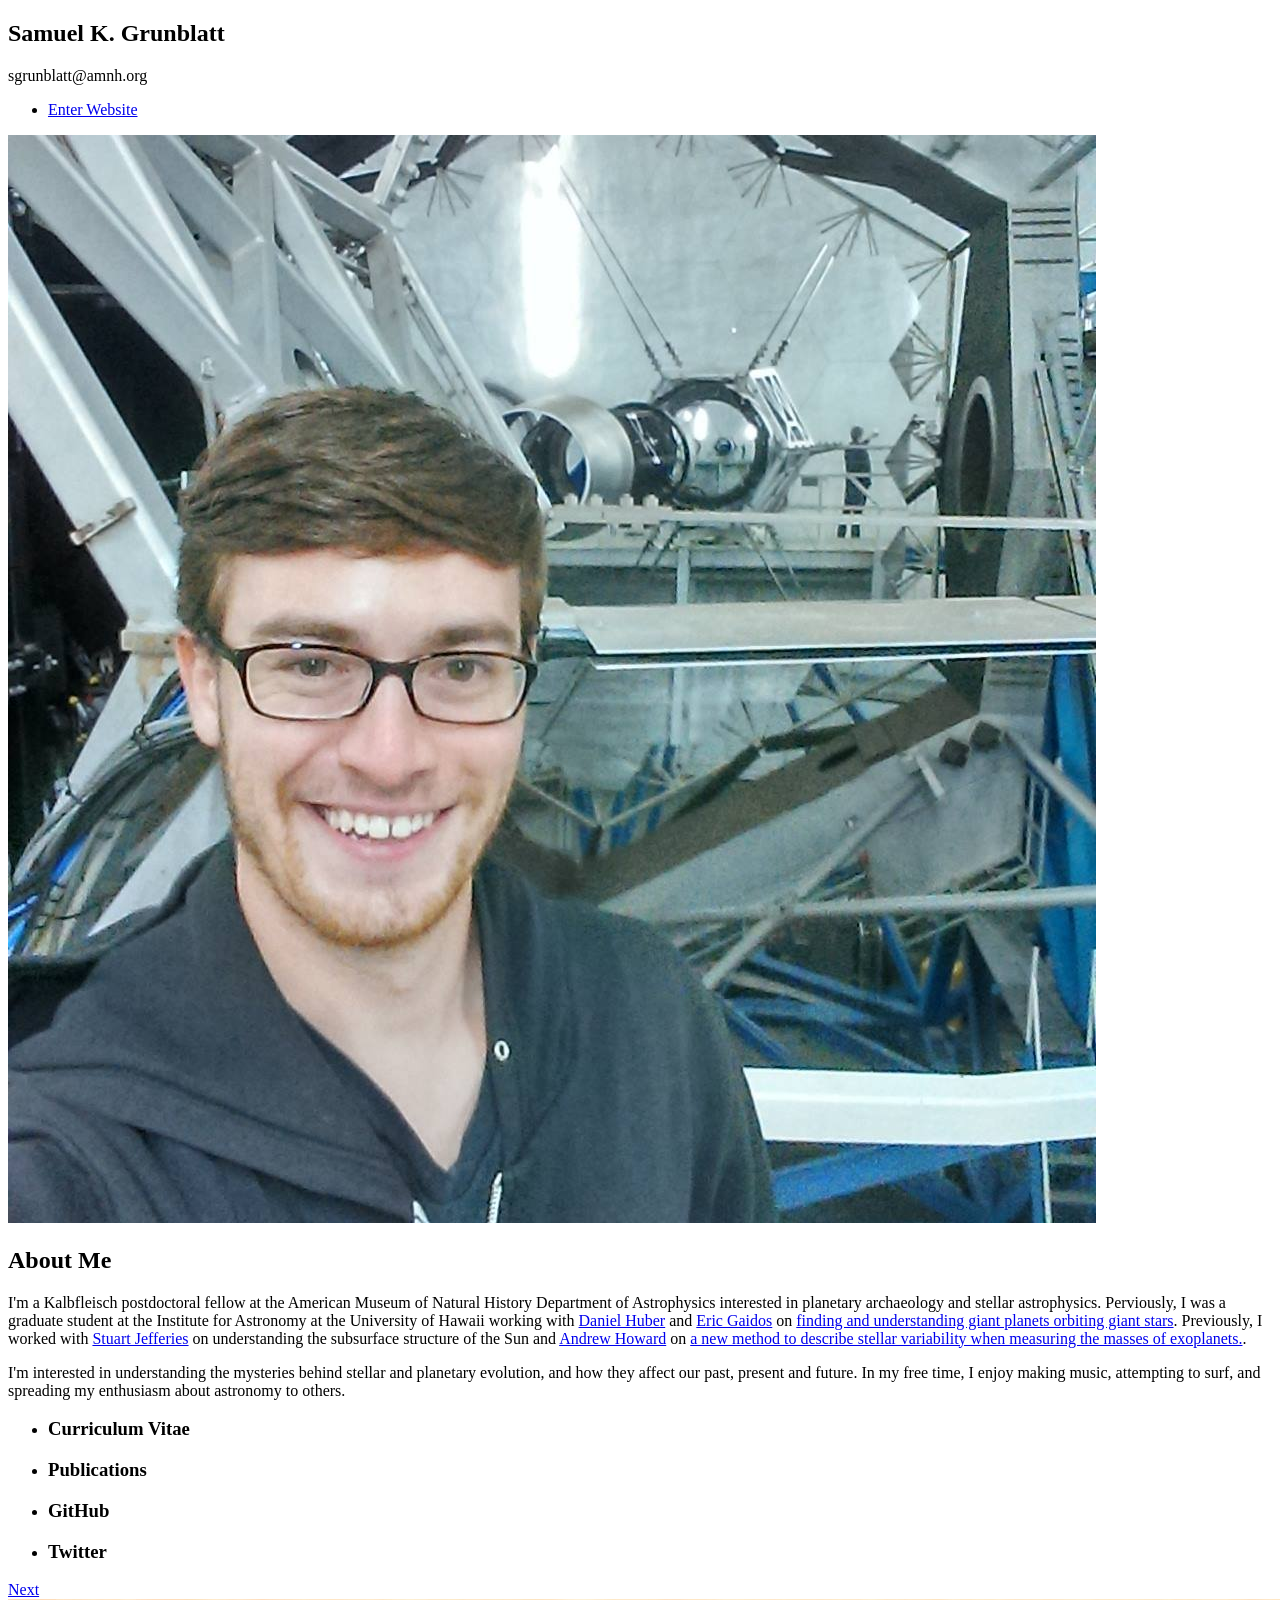
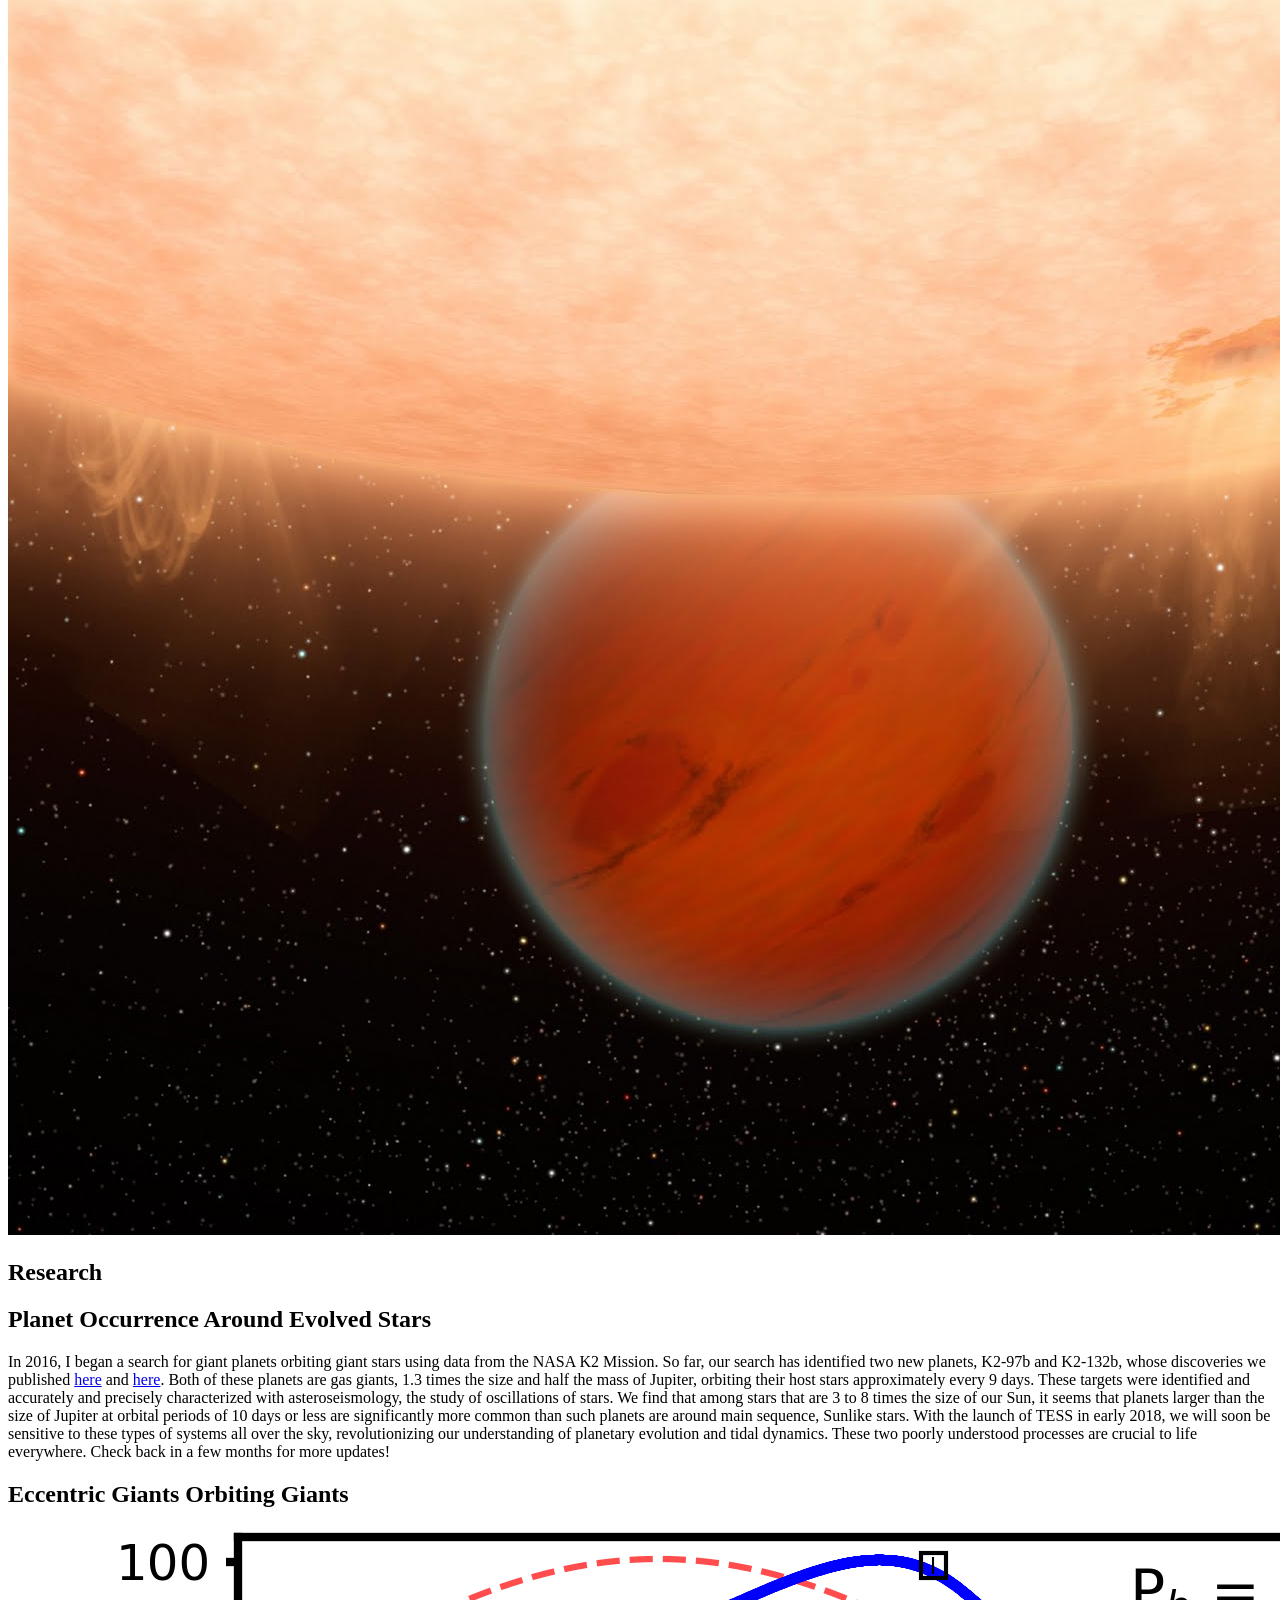
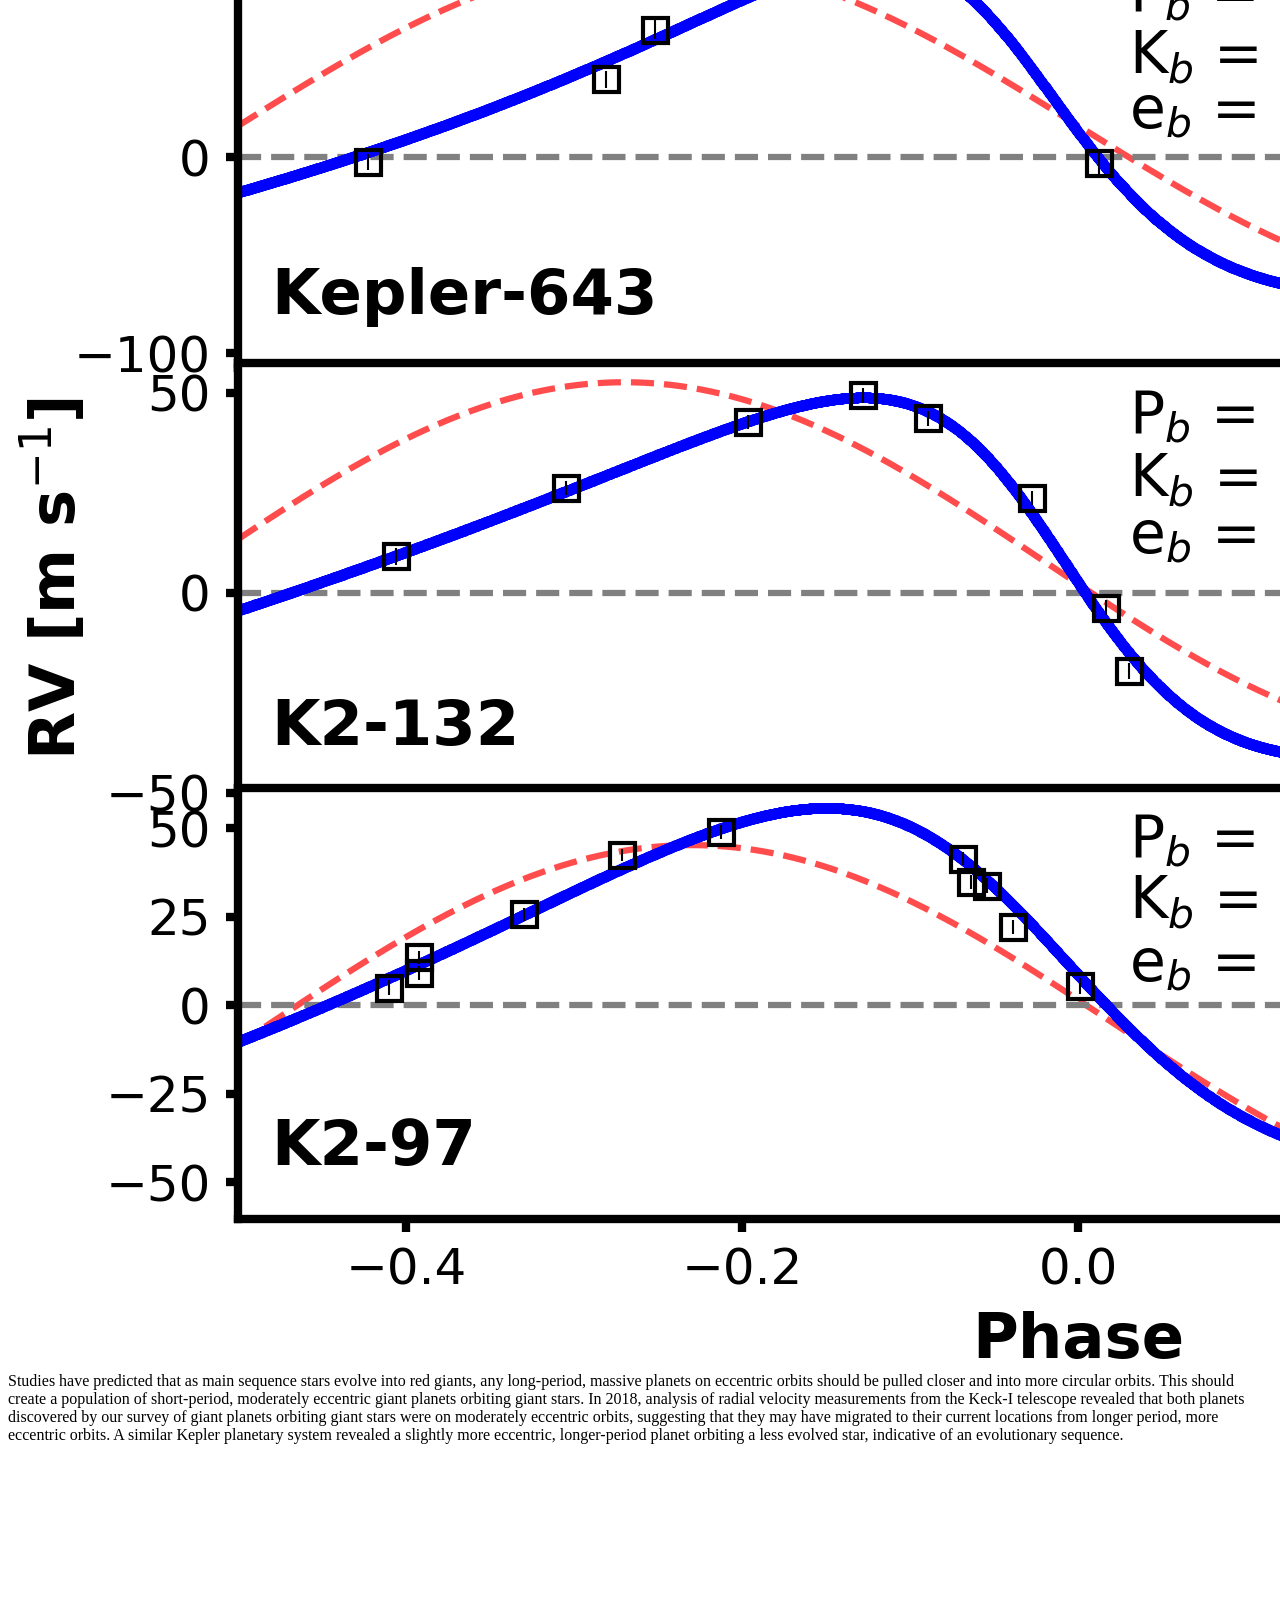
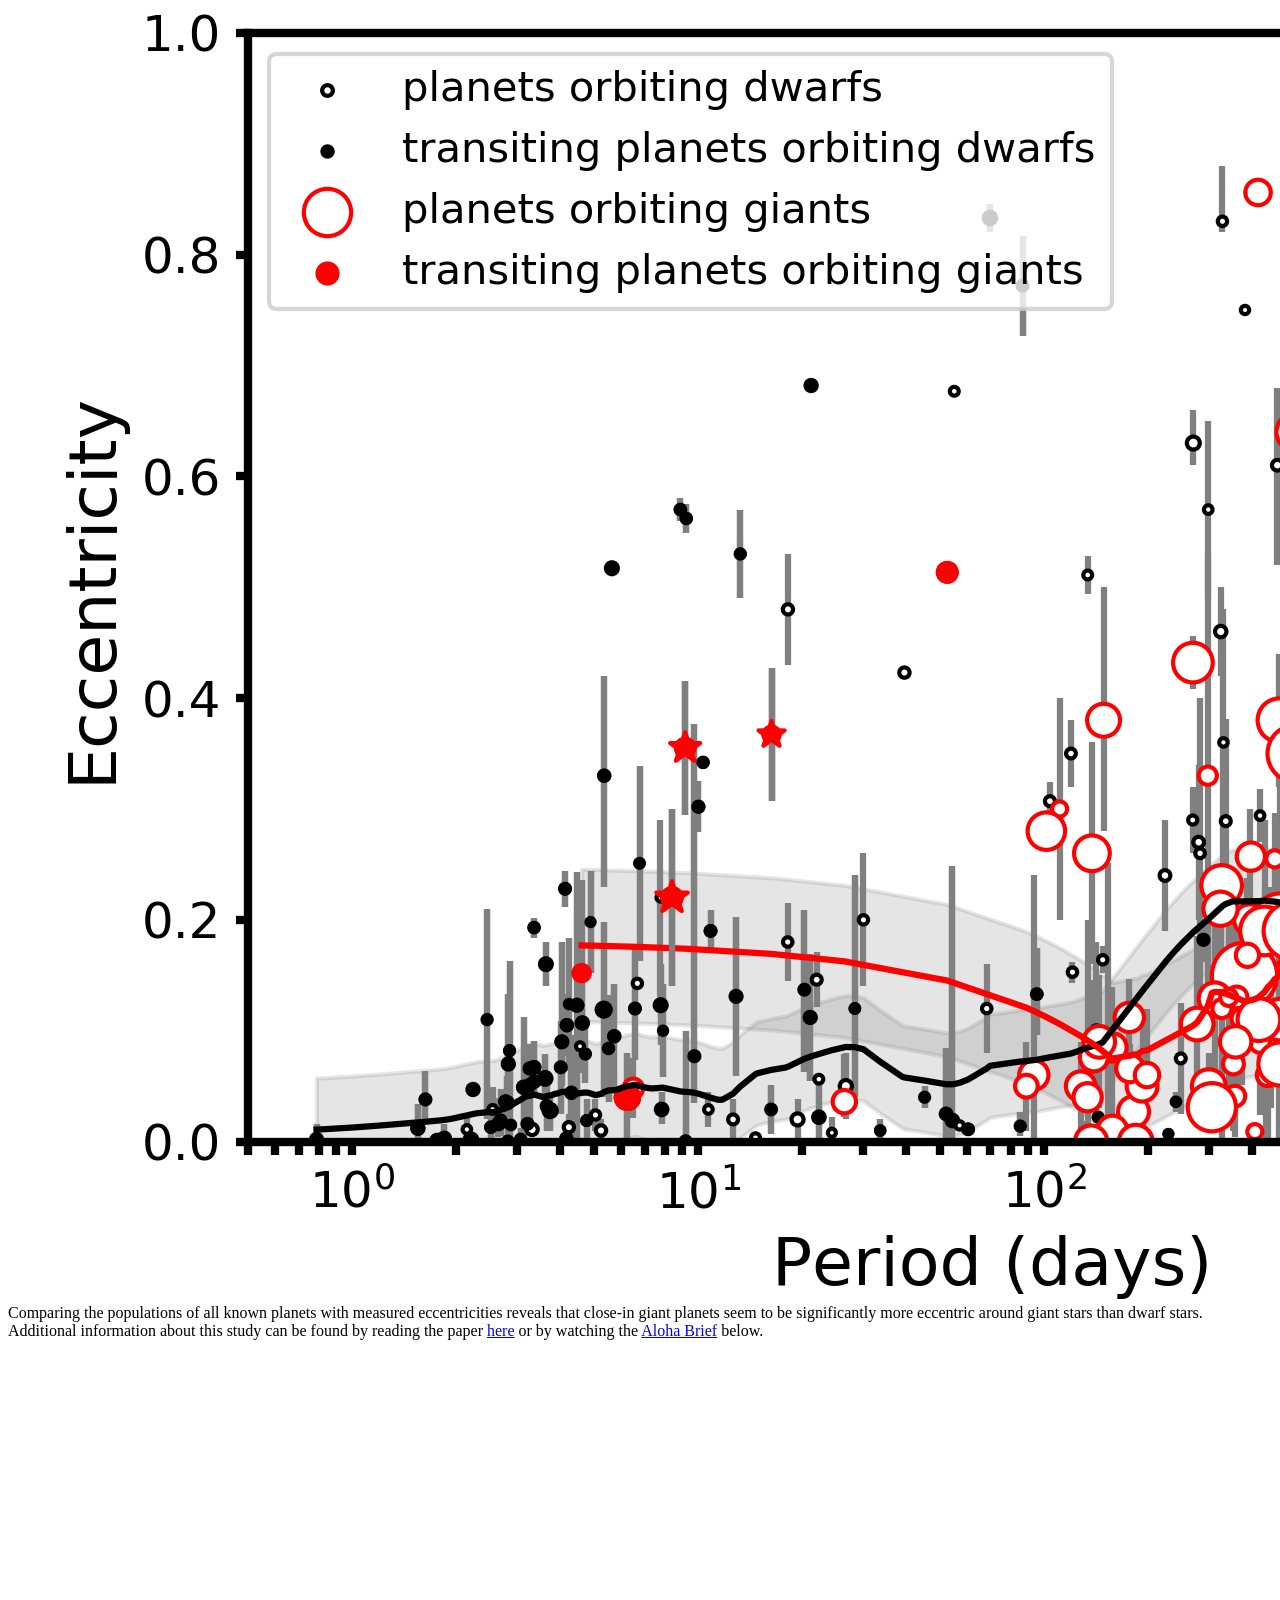
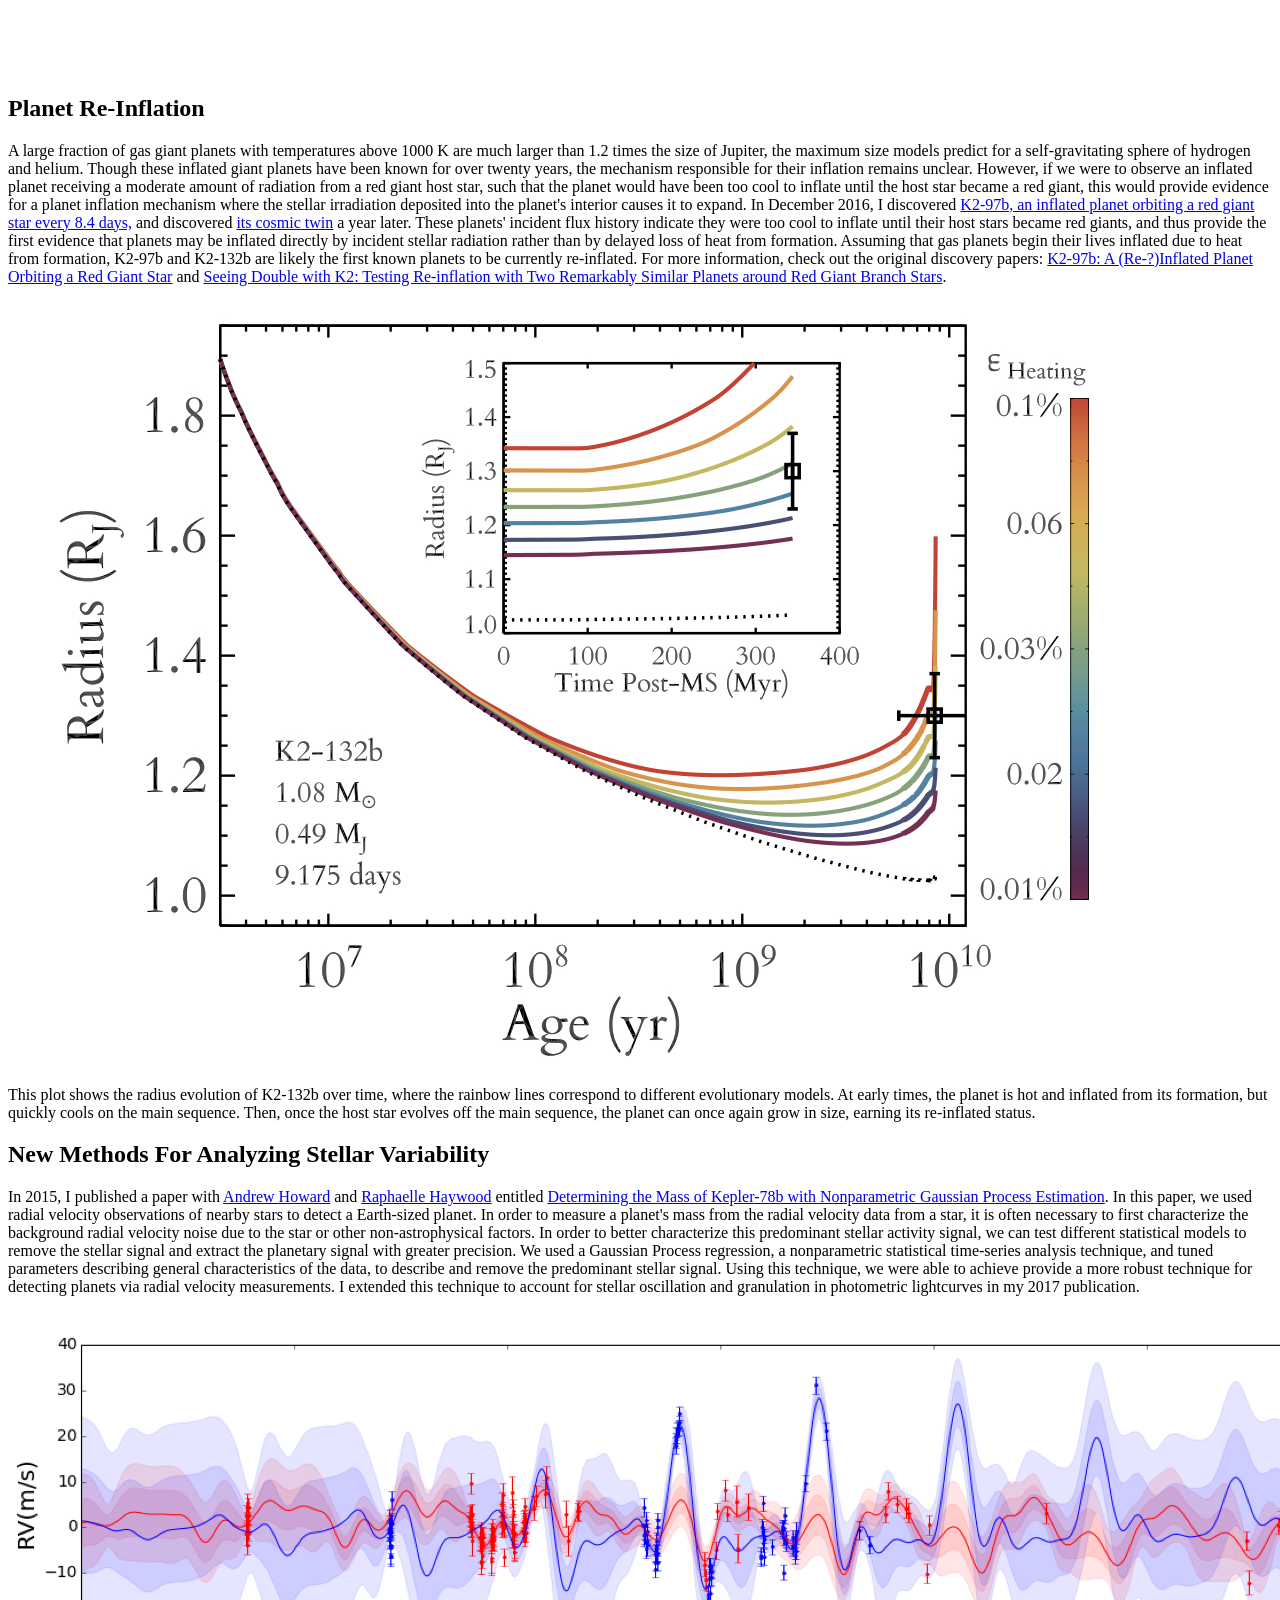
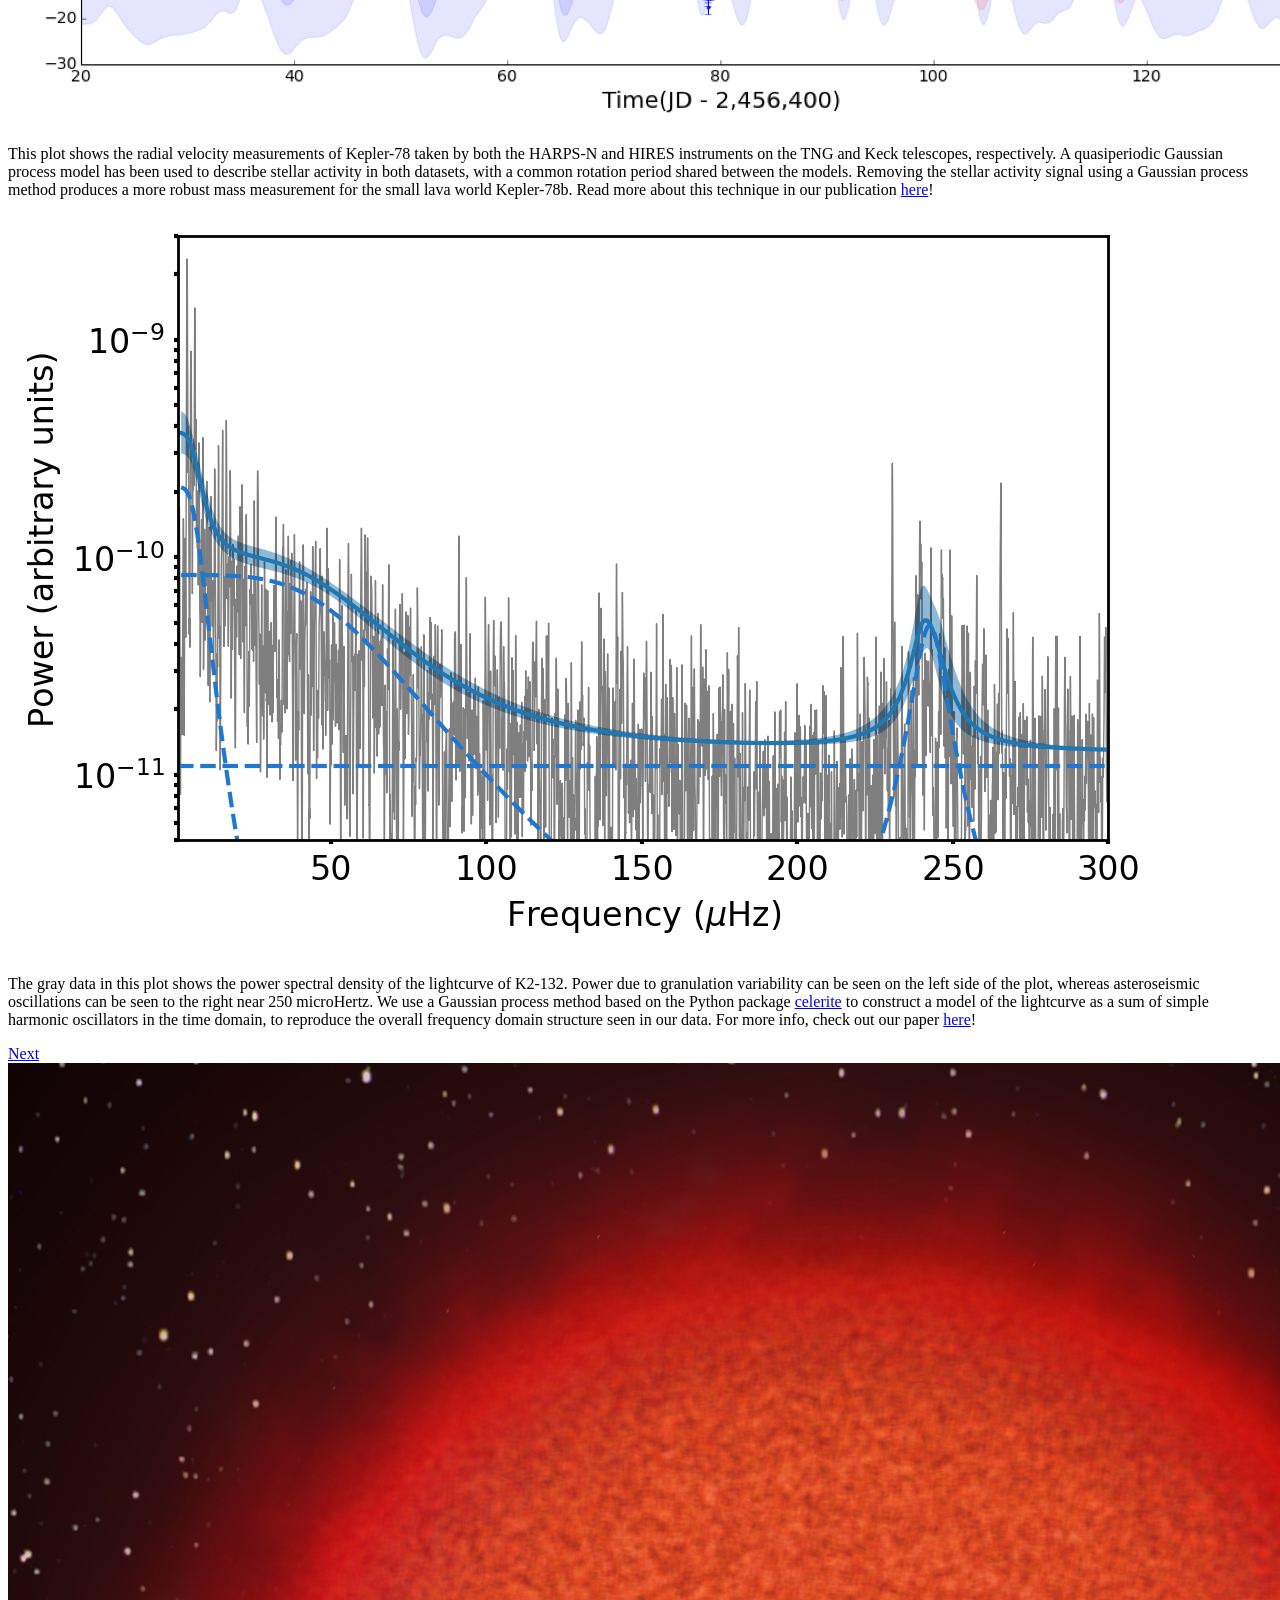
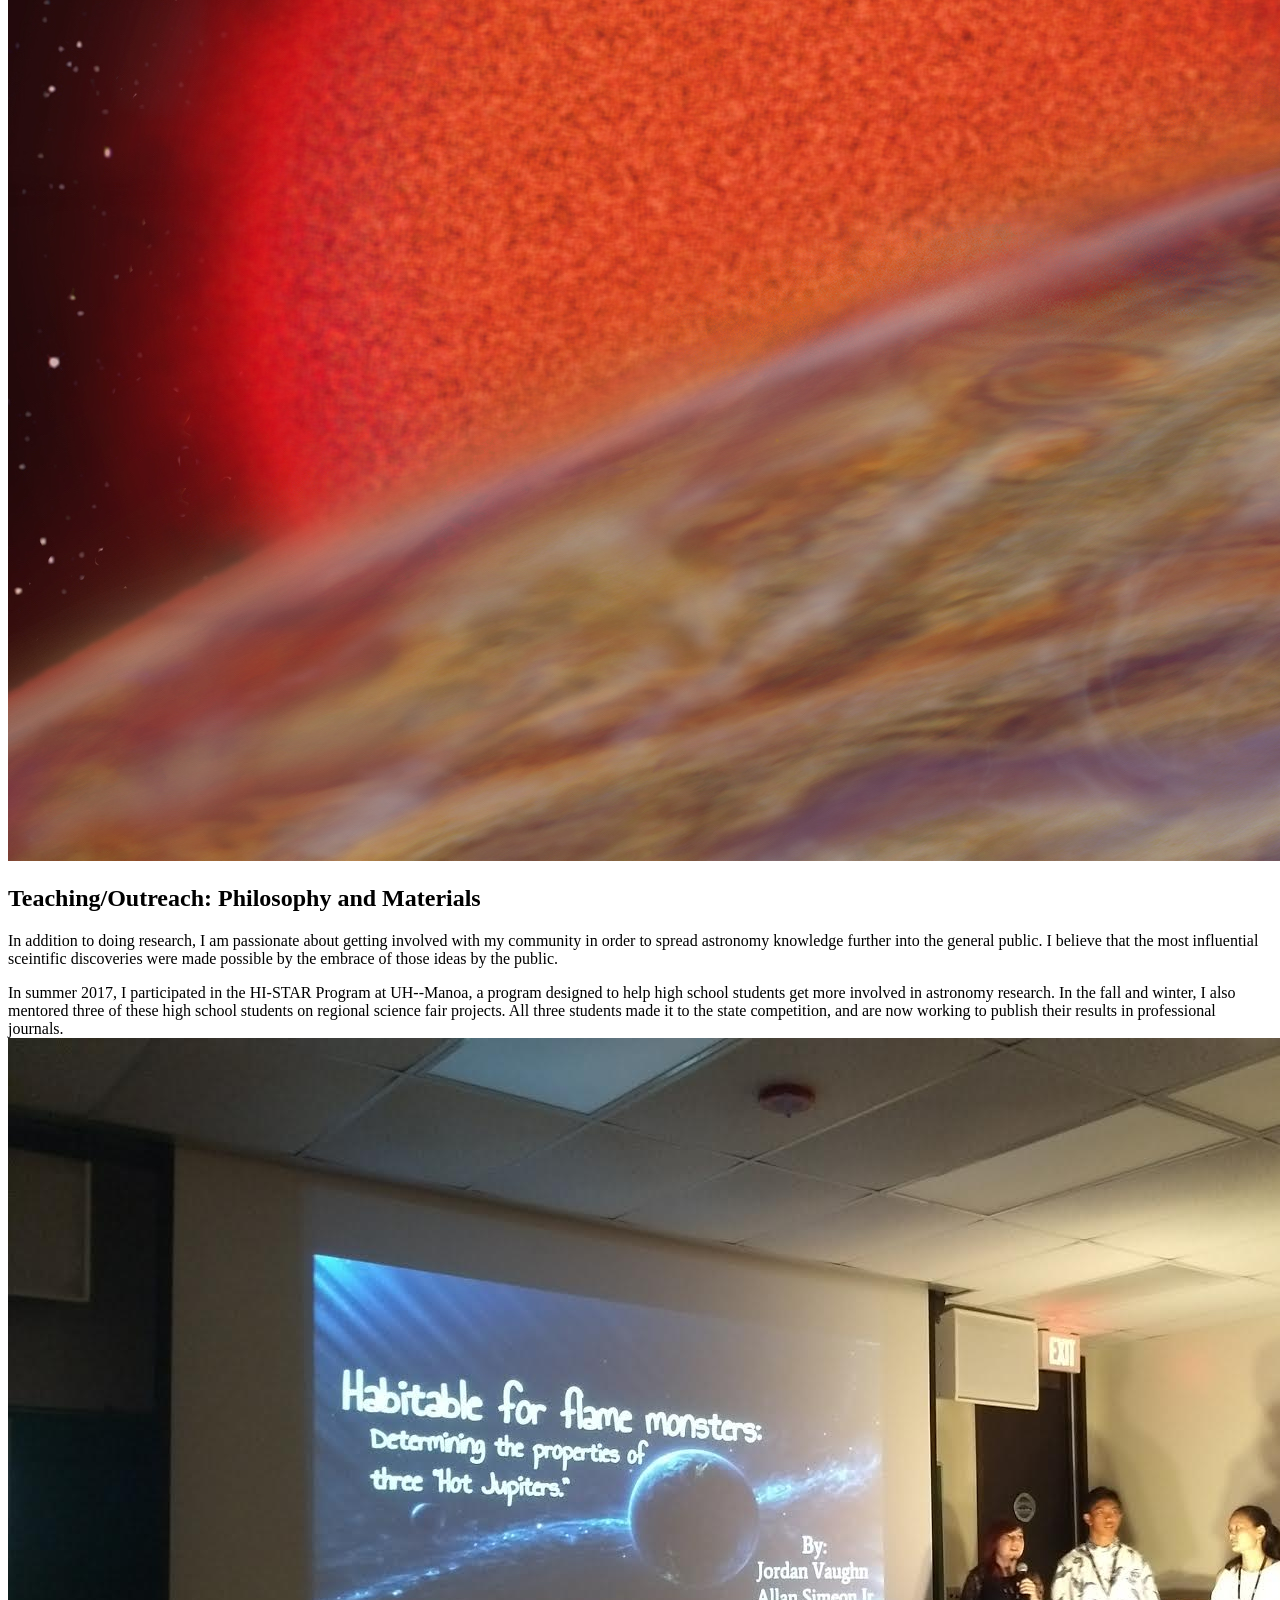
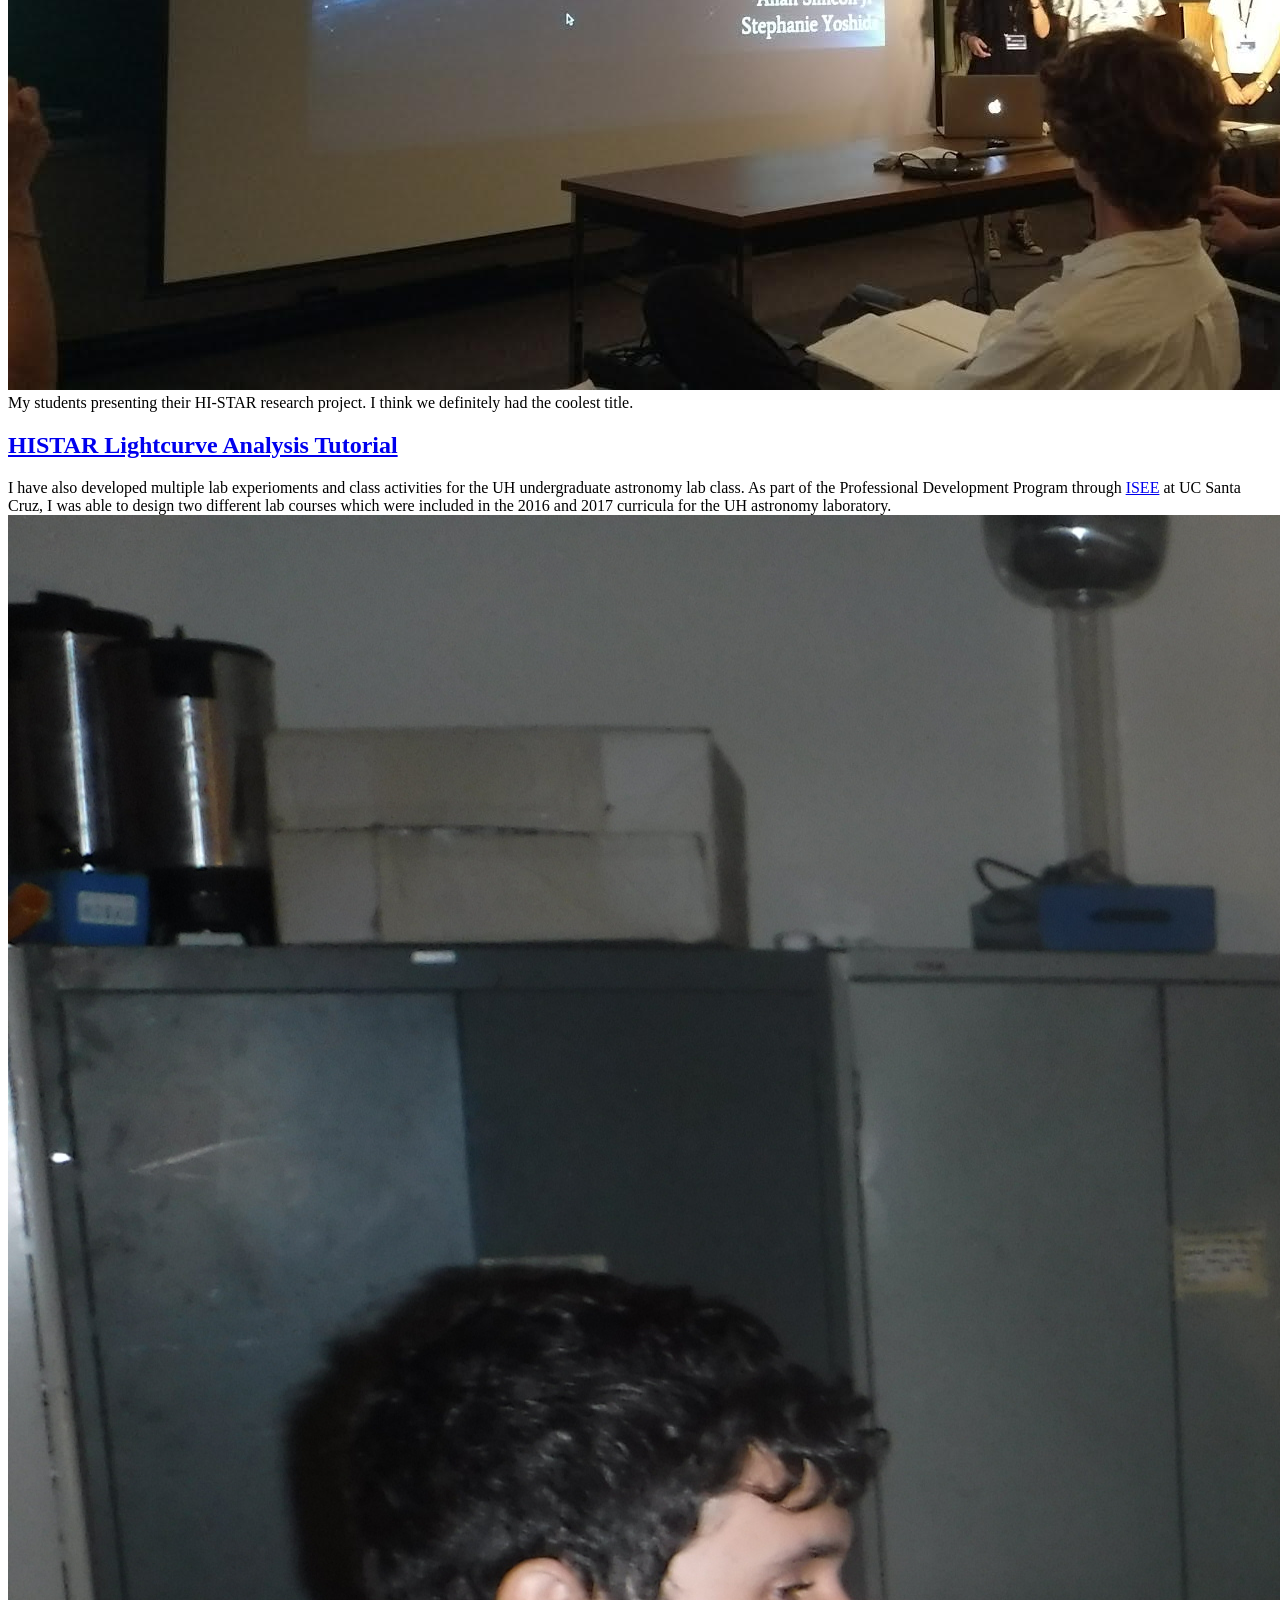
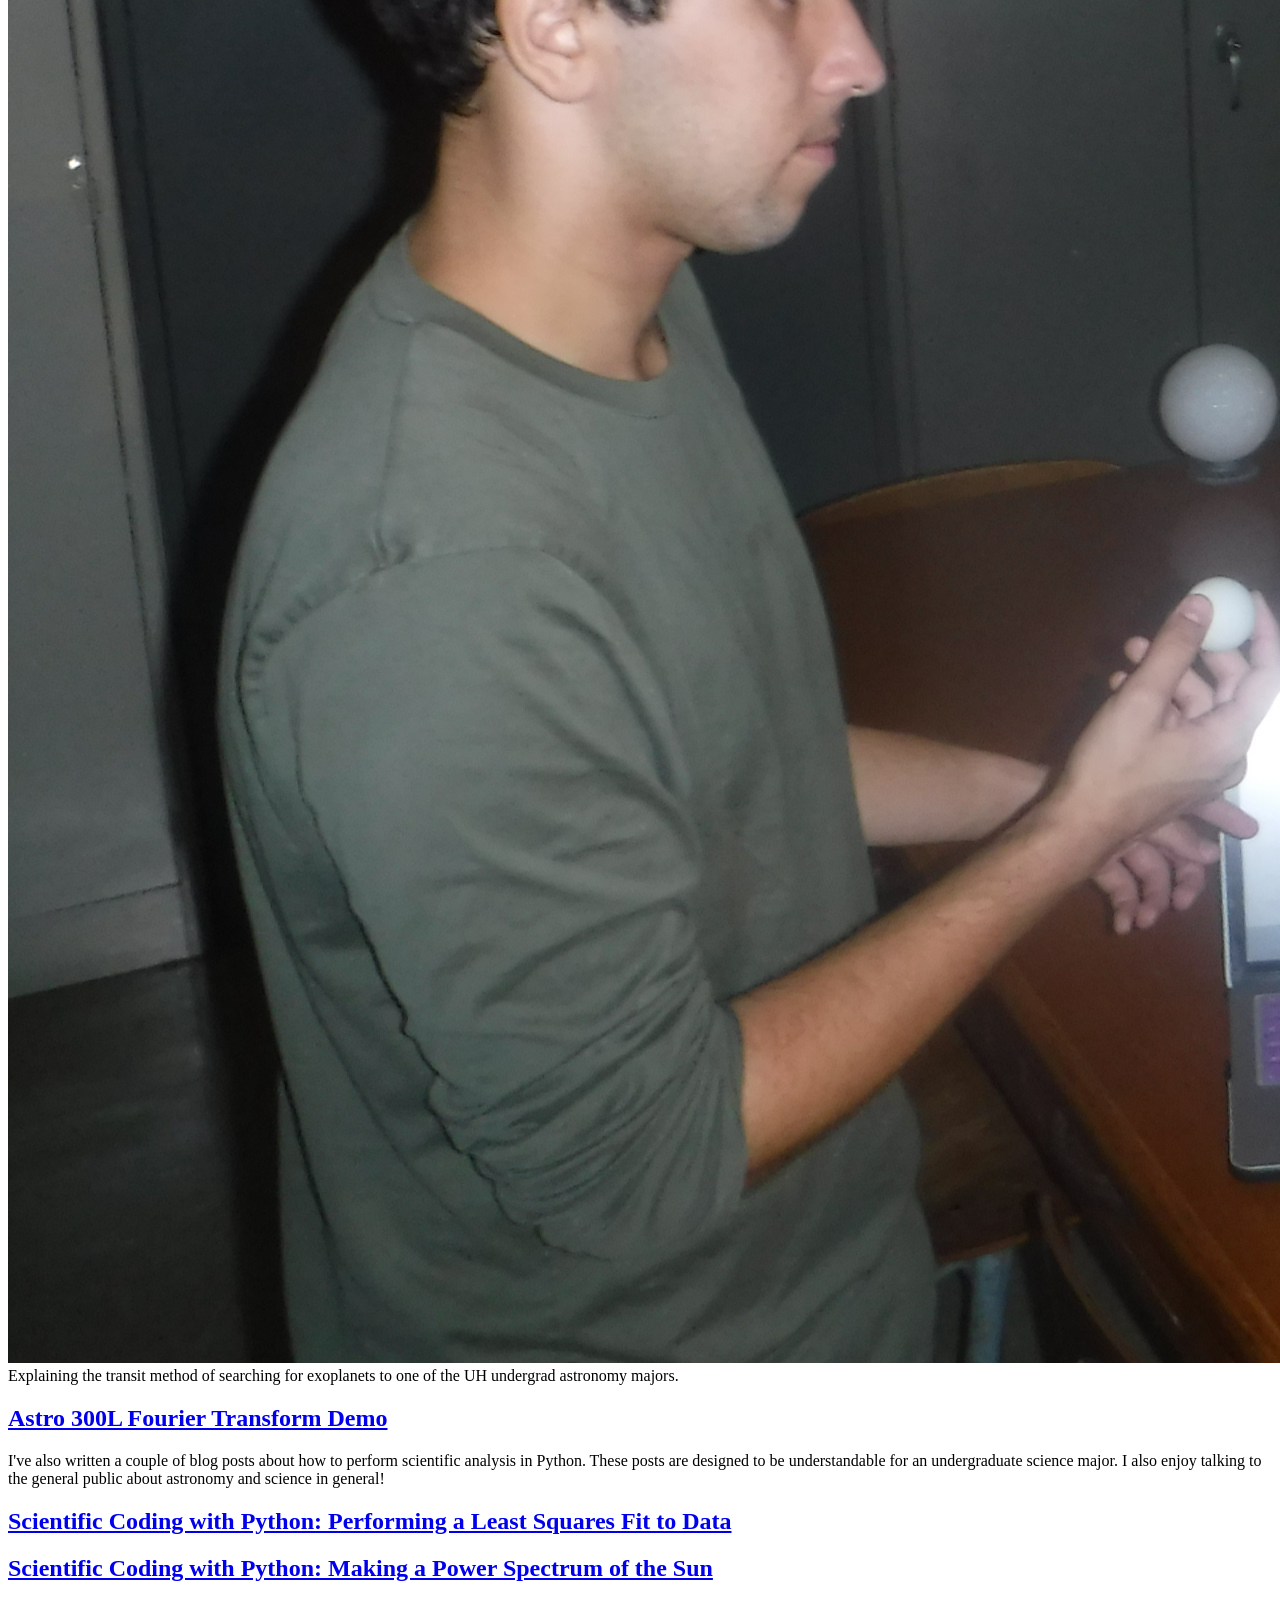
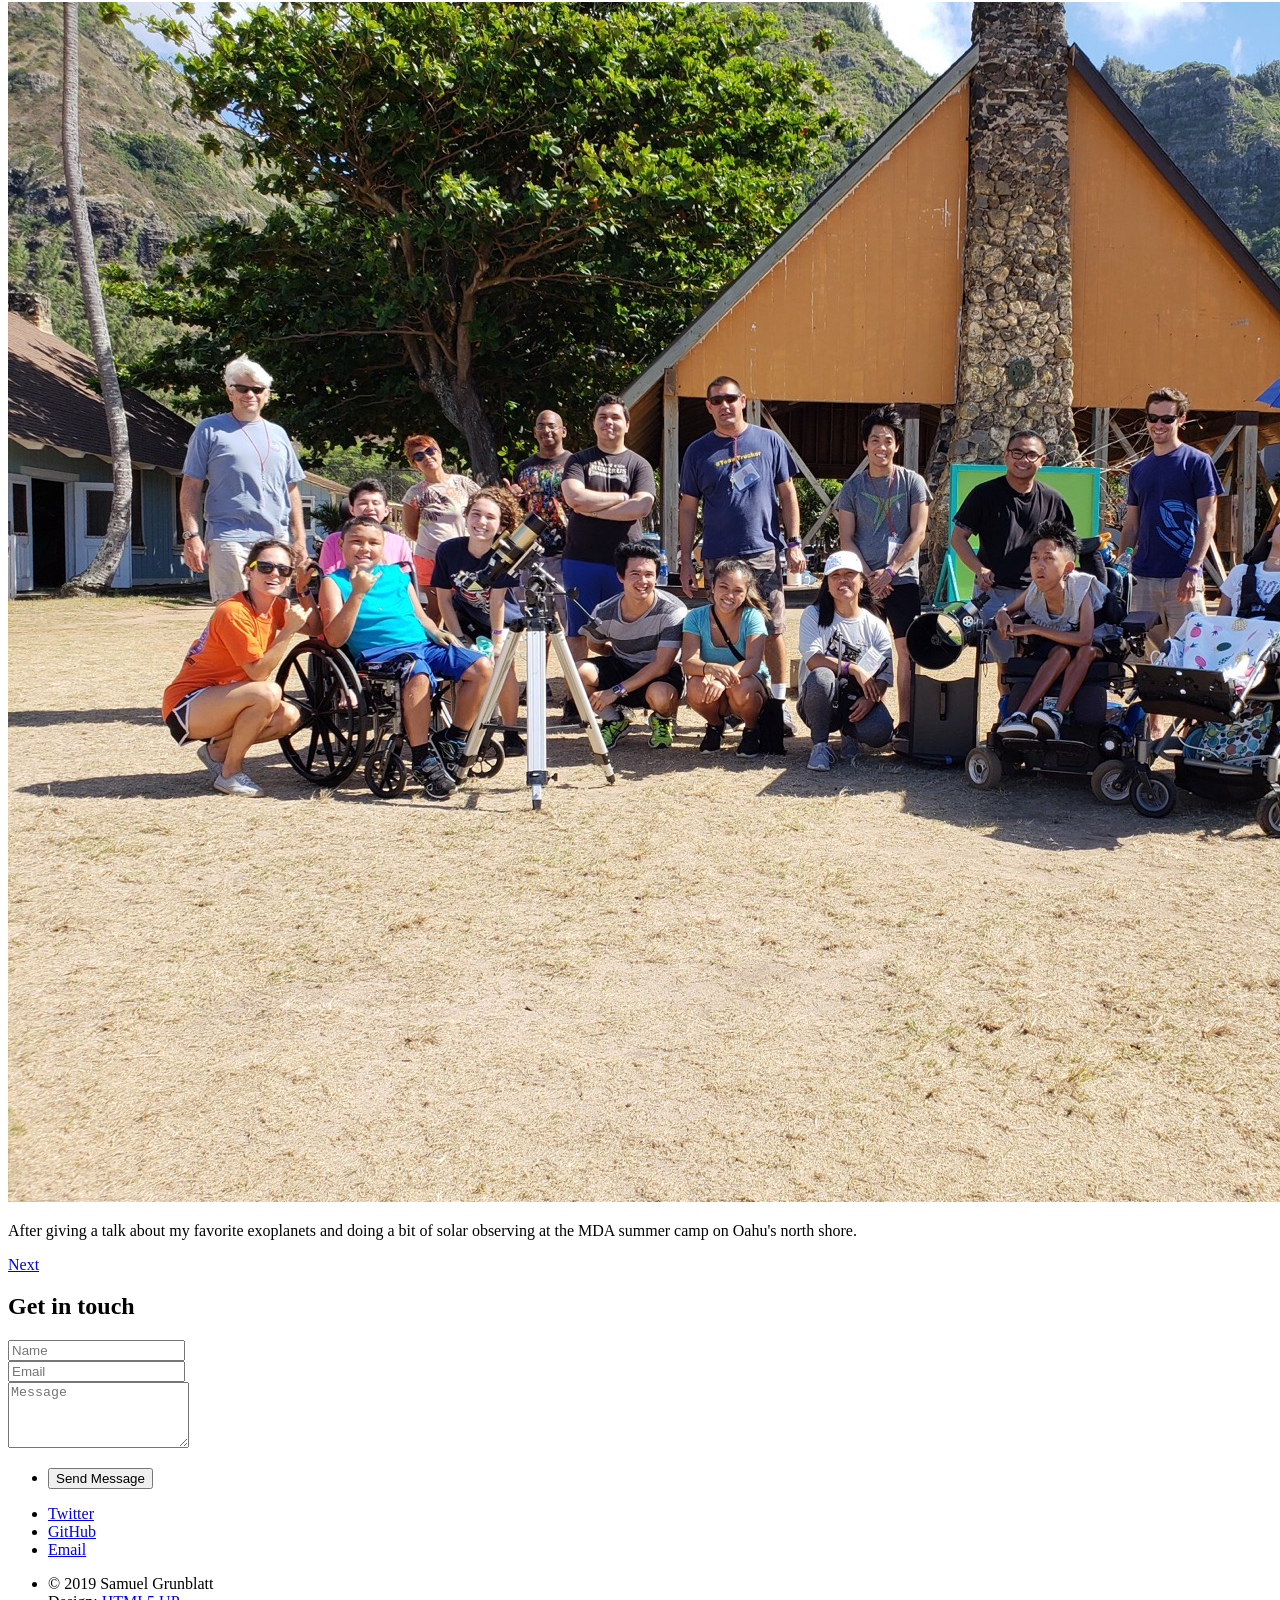
==== index.html @ ce82ba42 "Update index.html" ====
<!DOCTYPE HTML>
<!--
	Highlights by HTML5 UP
	html5up.net | @ajlkn
	Free for personal and commercial use under the CCA 3.0 license (html5up.net/license)
-->
<html>
	<head>
		<title>Samuel K. Grunblatt</title>
		<meta charset="utf-8" />
		<meta name="viewport" content="width=device-width, initial-scale=1" />
		<!--[if lte IE 8]><script src="assets/js/ie/html5shiv.js"></script><![endif]-->
		<link rel="stylesheet" href="assets/css/main.css" />
		<!--[if lte IE 8]><link rel="stylesheet" href="assets/css/ie8.css" /><![endif]-->
		<!--[if lte IE 9]><link rel="stylesheet" href="assets/css/ie9.css" /><![endif]-->
	</head>
	<body>

		<!-- Header -->
			<section id="header">
				<header class="major">
					<h1>Samuel K. Grunblatt</h1>
					<p>sgrunblatt@amnh.org</a></p>
				</header>
				<div class="container">
					<ul class="actions">
						<li><a href="#one"
			class="button special scrolly">Enter Website</a></li>
					</ul>
				</div>
			</section>

		<!-- One -->
			<section id="one" class="main special">
				<div class="container">
					<span class="image fit primary"><img src="images/pic01.jpg" alt="" /></span>
					<div class="content">
						<header class="major">
							<h2>About Me</h2>
						</header>
						<p>I'm a Kalbfleisch
			postdoctoral fellow at the American Museum of
			Natural History Department of Astrophysics
			interested in planetary archaeology and
			stellar astrophysics. Perviously, I was a graduate student at the Institute
        for Astronomy at the University of Hawaii working with <a
        href="https://www.ifa.hawaii.edu/users/dhuber">Daniel Huber</a>
        and <a
        href="http://www.soest.hawaii.edu/GG/FACULTY/GAIDOS/pebl.html">
        Eric Gaidos</a> on <a
			href="https://www.newscientist.com/article/2107068-puffed-up-exoplanets-inflate-with-heat-from-their-stars-alone/">finding
			and understanding giant planets orbiting giant
        stars</a>. Previously, I worked with <a
        href="http://www.astro.gsu.edu/~smj/Site/About_Me.html">
        Stuart
        Jefferies</a> on understanding the subsurface structure of the
        Sun and <a
        href="http://www.ifa.hawaii.edu/users/howard/Home.html">Andrew
        Howard</a> on <a
        href="https://eos.org/articles/new-step-toward-finding-earth-2-0">a
			new method to describe stellar variability
			when measuring the masses of exoplanets.</a>.</p>
					<p> I'm interested in understanding the mysteries behind stellar
	and planetary evolution, and how they affect our
	past, present and future. In my free time, I enjoy making music,
	attempting to surf, and spreading my enthusiasm about
			astronomy to others.</p>
					  <ul class="icons-grid">
							<li>
								<a
 href="SGrunblatt_cv.pdf" <span class="icon major fa-university"></span></a>
								<h3>Curriculum Vitae</h3>
							</li>
							<li>
								<a href="http://adsabs.harvard.edu/cgi-bin/basic_connect?qsearch=grunblatt%2C+samuel&version=1"<span class="icon major fa-pencil"></span></a>
								<h3>Publications</h3>
							</li>
							<li>
								<a href="https://github.com/skgrunblatt/"<span class="icon major fa-github"></span></a>
								<h3>GitHub</h3>
							</li>
							<li>
								<a href="https://twitter.com/SKGrunblatt"<span class="icon major fa-twitter"></span></a>
								<h3>Twitter</h3>
							</li>
						</ul>
					</div>
					<a href="#two" class="goto-next scrolly">Next</a>
				</div>
			</section>

		<!-- Two -->
			<section id="two" class="main special">
				<div class="container">
					<span class="image fit primary"><img src="images/pic02.jpg" alt="" /></span>
					<div class="content">
						<header class="major">
							<h2>Research</h2>
						</header>

 					  <h2> Planet Occurrence
 Around Evolved Stars</h2>
					  <p>In 2016, I began a search for giant planets orbiting giant stars
 using data from the NASA K2 Mission. So far, our search has
 identified two new planets, K2-97b and K2-132b, whose discoveries
 we published <a href="http://adsabs.harvard.edu/abs/2016AJ....152..185G">
	        here</a> and <a href="http://adsabs.harvard.edu/abs/2017AJ....154..254G">
	        here</a>. Both of these planets
 are gas giants, 1.3 times the size and half the mass of Jupiter,
 orbiting their host stars approximately every 9 days. These targets were
 identified and accurately and precisely characterized with asteroseismology, the study of
 oscillations of stars. We find that among stars that are 3 to 8 times
 the size of our Sun, it seems that planets larger than the size of
 Jupiter at orbital periods of 10 days or less are significantly more
 common than such planets are around main sequence, Sunlike
 stars. With the launch of TESS in early 2018, we will soon be
 sensitive to these types of systems all over the sky, revolutionizing
 our understanding of planetary evolution and tidal dynamics. These two
 poorly understood processes are crucial to life everywhere. Check
 back in a few months for more updates!</p>
					  
					        <h2>Eccentric Giants
			Orbiting Giants</h2>
                        <p><span class="image fit"><img src="images/pleccrvs.jpg" alt="" /></span>Studies have predicted
			that as main sequence stars evolve into red
			giants, any long-period, massive planets on
			eccentric orbits should be pulled closer and
			into more circular orbits. This should create
			a population of short-period, moderately
			eccentric giant planets orbiting giant
			stars. In 2018, analysis of radial velocity
			measurements from the Keck-I telescope
			revealed that both planets discovered by our
			survey of giant planets orbiting giant stars
			were on moderately eccentric orbits,
			suggesting that they may have migrated to
			their current locations from longer period,
			more eccentric orbits.  A similar Kepler
			planetary system revealed a slightly more
			eccentric, longer-period planet orbiting a
			less evolved star, indicative of an
			evolutionary sequence.</p>
							<p><span class="image fit"><img src="images/perecc.jpg" alt="" /></span> Comparing the
			populations of all known planets with measured
			eccentricities reveals that close-in giant
			planets seem to be significantly more
			eccentric around giant stars than dwarf
			stars. Additional information about this
			study can be found by reading the paper <a href="http://adsabs.harvard.edu/abs/2018ApJ...861L...5G">
	        here</a> or by watching the <a
			href="https://www.youtube.com/watch?v=vMtsAyfz5Tw&t=7s">Aloha
			Brief</a> below.</p>
<p><iframe width="490" height="315"
			src="https://www.youtube.com/embed/vMtsAyfz5Tw"
			frameborder="0" allow="autoplay;
			encrypted-media" allowfullscreen></iframe></p>
						<h2>Planet Re-Inflation</h2>

	        <p> A large fraction of gas giant
	        planets with temperatures above 1000 K are much
	        larger than 1.2 times the size of Jupiter, the maximum size models
	        predict for a self-gravitating sphere of hydrogen and helium. Though these
	        inflated giant planets have been known for over twenty
	        years, the mechanism responsible for their inflation
	        remains unclear. However, if we were to observe an
	        inflated planet receiving a moderate amount of
	        radiation from a red giant host star, such that the
	        planet would have been too cool to inflate until the
	        host star became a red giant, this would provide
	        evidence for a planet inflation mechanism where the
	        stellar irradiation deposited into the planet's
	        interior causes it to expand. In December 2016, I
	        discovered <a href="https://www.newscientist.com/article/2107068-puffed-up-exoplanets-inflate-with-heat-from-their-stars-alone/">K2-97b, an inflated
	        planet orbiting a red
	  giant star every 8.4 days,</a> and discovered <a
	        href="http://www.ibtimes.com/how-old-stars-make-hot-jupiter-exoplanets-so-huge-2620226">
	        its cosmic twin</a> a year later. 

	  
	  
	  These planets' incident flux history
 indicate they were too cool to inflate until
 their host stars became red giants, and thus provide the first evidence that
	  planets may be inflated directly by incident stellar
	  radiation rather than by delayed loss of heat from
	  formation. Assuming that gas planets begin their lives
 inflated due to heat from formation, K2-97b and K2-132b are likely the first
 known planets to be currently re-inflated. For more information,
 check out the original discovery papers: <a href="http://adsabs.harvard.edu/abs/2016AJ....152..185G">
	        K2-97b: A (Re-?)Inflated Planet Orbiting a Red Giant Star</a> and <a href="http://adsabs.harvard.edu/abs/2017AJ....154..254G">
	        Seeing Double with K2: Testing Re-inflation with Two Remarkably Similar Planets around Red Giant Branch Stars</a>.</p>
							<div class="box alt">
								<div class="row uniform 50%">
									<div
 class="12u"><span class="image fit"><img
 src="images/K2_132b_reinftrack_0.48MJ_10core.jpg" alt=""
 /></span></div>

 <p> This plot shows the radius evolution of K2-132b over
 time, where the rainbow lines correspond to different evolutionary models. At early times, the planet is hot and inflated from its
 formation, but quickly cools on the main sequence. Then, once the
 host star evolves off the main sequence, the planet can once again
 grow in size, earning its re-inflated status.</p>

					  <h2>New Methods For Analyzing Stellar
 Variability</h2>
					  <p>In 2015, I published a paper with <a
        href="http://www.ifa.hawaii.edu/users/howard/Home.html">Andrew
        Howard</a> and <a
        href="https://www.cfa.harvard.edu/~rhaywood/">Raphaelle
        Haywood</a> entitled <a href="http://adsabs.harvard.edu/abs/2015ApJ...808..127G">
	        Determining the Mass of Kepler-78b with
 Nonparametric Gaussian Process Estimation</a>. In this paper, we used radial velocity observations of
            nearby stars to detect a Earth-sized planet. In order to
            measure a planet's mass from the radial velocity data from a star, it is
            often necessary to first characterize the
            background radial velocity noise due to the star or other
        non-astrophysical factors. In order to better characterize this predominant
            stellar activity signal, we can test different statistical
 models to remove the stellar signal and extract
        the planetary signal with greater precision. We used a
            Gaussian Process regression, a nonparametric statistical
            time-series analysis technique, and tuned parameters
        describing general characteristics of the data, to describe
        and remove the predominant stellar signal. Using this technique, we
        were able to achieve provide a
        more robust technique for detecting planets via radial
 velocity measurements. I extended this technique to account for stellar
 oscillation and granulation in photometric lightcurves in my 2017 publication.</p>

 							<div class="box alt">
								<div class="row uniform 50%">
									<div
 class="12u"><span class="image fit"><img
 src="images/f2.jpg" alt=""
 /></span></div>

 <p> This plot shows the radial velocity measurements of Kepler-78
 taken by both the HARPS-N and HIRES instruments on the TNG and Keck
 telescopes, respectively. A quasiperiodic Gaussian process model has
 been used to describe stellar activity in both datasets, with a
 common rotation period shared between the models. Removing the
 stellar activity signal using a Gaussian process method produces a
 more robust mass measurement for the small lava world
 Kepler-78b. Read more about this technique in our publication <a href="http://adsabs.harvard.edu/abs/2015ApJ...808..127G">
	        here</a>!</p>

 <div class="box alt">
								<div class="row uniform 50%">
									<div
 class="12u"><span class="image fit"><img
 src="images/SHOGPpowspec.jpg" alt=""
 /></span></div>

 <p> The gray data in this plot shows the power spectral density of the lightcurve of
					K2-132. Power due to
					granulation variability can be
					seen on the left side of the
					plot, whereas asteroseismic
					oscillations can be seen to
					the right near 250
					microHertz. We use a Gaussian
					process method based on the
					Python package <a
					href="https://github.com/dfm/celerite">
					celerite</a> to construct a
					model of the lightcurve as a
					sum of simple harmonic
					oscillators in the
					time domain, to reproduce
					the overall frequency domain
					structure seen in our
					data. For more info, check out
					our paper <a href="http://adsabs.harvard.edu/abs/2017AJ....154..254G">
	        here</a>!
					</div>
					<a href="#three" class="goto-next scrolly">Next</a>
				</div>
			</section>
				
		<!-- Three -->
			<section id="three" class="main special">
				<div class="container">
					<span class="image fit primary"><img src="images/bg.jpg" alt="" /></span>
					<div class="content">
						<header class="major">
							<h2>Teaching/Outreach: Philosophy and Materials</h2>
						</header>
					        <p>In addition to
			doing research, I am passionate about getting
			involved with my community in order to spread
			astronomy knowledge further into the general
			public. I believe that the most influential
			sceintific discoveries were made possible by
			the embrace of those ideas by the public.</p>
					  
			<p>In summer 2017, I participated in the
			HI-STAR Program at UH--Manoa, a program
			designed to help high school students get more
			involved in astronomy research. In the fall
			and winter, I also mentored three of these
			high school students on regional science fair
			projects. All three students made it to the
			state competition, and are now working to
			publish their results in professional journals.  
		        <span class="image fit"><img
			src="images/01.jpeg" alt="" /></span> My
			students presenting their HI-STAR research
			project. I think we definitely had the coolest title.</p>
					        <h2><a href="http://www.ifa.hawaii.edu/users/skg/histartutorial.docx"> HISTAR
					        Lightcurve Analysis Tutorial</a></h2>
					  <p> I have also developed
			multiple lab experioments and class activities
			for the UH undergraduate astronomy lab
			class. As part of the Professional Development
			Program through <a
			href="https://isee.ucsc.edu/">ISEE</a> at UC
			Santa Cruz, I was able to design two different
			lab courses which were included in the 2016
			and 2017 curricula for the UH astronomy
			laboratory.
			<span class="image fit"><img
			src="images/pic03.jpg" alt="" /></span>
			Explaining the transit method of searching for
			exoplanets to one of the UH undergrad
			astronomy majors.</p>

					
						<h2><a
						href="http://skgrunblatt.github.io/frequencylab.html">
						Astro 300L
						Fourier Transform Demo</a></h2>
					<p> I've also written a couple
						of blog posts about
						how to perform
						scientific analysis in
						Python. These posts
						are designed to be
						understandable for an undergraduate
						science major. I also
						enjoy talking to
						the general public
						about astronomy and
						science in general!
					<h2> <a
        href="http://genius.it/nbviewer.ipython.org/github/skgrunblatt/research/blob/master/ArtificialWaveletWalkThru.ipynb">
        Scientific Coding with Python: Performing a Least Squares Fit to Data</a></h2>

					
					   <h2> <a
        href="http://genius.it/nbviewer.ipython.org/github/skgrunblatt/research/blob/master/PowSpecWalkthru.ipynb">
        Scientific Coding with Python: Making a Power Spectrum of the
        Sun</a></h2>
<span class="image fit"><img
			src="images/MDAoutreach.jpg" alt=""
        /></span><p>After giving a talk about my favorite exoplanets
        and doing a bit of solar observing at the MDA summer
        camp on Oahu's north shore.</p>
					</div>
					<a href="#footer" class="goto-next scrolly">Next</a>
				</div>
			</section>
		<!-- Four -->
		<!--
			<section id="four" class="main">
				<div class="container">
					<div class="content">
						<header class="major">
							<h2>Elements</h2>
						</header>
						<section>
							<h4>Text</h4>
							<p>This is <b>bold</b> and this is <strong>strong</strong>. This is <i>italic</i> and this is <em>emphasized</em>.
							This is <sup>superscript</sup> text and this is <sub>subscript</sub> text.
							This is <u>underlined</u> and this is code: <code>for (;;) { ... }</code>. Finally, <a href="#">this is a link</a>.</p>
							<hr />
							<header>
								<h4>Heading with a Subtitle</h4>
								<p>Lorem ipsum dolor sit amet nullam id egestas urna aliquam</p>
							</header>
							<p>Nunc lacinia ante nunc ac lobortis. Interdum adipiscing gravida odio porttitor sem non mi integer non faucibus ornare mi ut ante amet placerat aliquet. Volutpat eu sed ante lacinia sapien lorem accumsan varius montes viverra nibh in adipiscing blandit tempus accumsan.</p>
							<header>
								<h5>Heading with a Subtitle</h5>
								<p>Lorem ipsum dolor sit amet nullam id egestas urna aliquam</p>
							</header>
							<p>Nunc lacinia ante nunc ac lobortis. Interdum adipiscing gravida odio porttitor sem non mi integer non faucibus ornare mi ut ante amet placerat aliquet. Volutpat eu sed ante lacinia sapien lorem accumsan varius montes viverra nibh in adipiscing blandit tempus accumsan.</p>
							<hr />
							<h2>Heading Level 2</h2>
							<h3>Heading Level 3</h3>
							<h4>Heading Level 4</h4>
							<h5>Heading Level 5</h5>
							<h6>Heading Level 6</h6>
							<hr />
							<h5>Blockquote</h5>
							<blockquote>Fringilla nisl. Donec accumsan interdum nisi, quis tincidunt felis sagittis eget tempus euismod. Vestibulum ante ipsum primis in faucibus vestibulum. Blandit adipiscing eu felis iaculis volutpat ac adipiscing accumsan faucibus. Vestibulum ante ipsum primis in faucibus lorem ipsum dolor sit amet nullam adipiscing eu felis.</blockquote>
							<h5>Preformatted</h5>
							<pre><code>i = 0;

while (!deck.isInOrder()) {
print 'Iteration ' + i;
deck.shuffle();
i++;
}

print 'It took ' + i + ' iterations to sort the deck.';</code></pre>
						</section>

						<section>
							<h4>Lists</h4>
							<div class="row">
								<div class="6u 12u$(medium)">
									<h5>Unordered</h5>
									<ul>
										<li>Dolor pulvinar etiam.</li>
										<li>Sagittis adipiscing.</li>
										<li>Felis enim feugiat.</li>
									</ul>
									<h5>Alternate</h5>
									<ul class="alt">
										<li>Dolor pulvinar etiam.</li>
										<li>Sagittis adipiscing.</li>
										<li>Felis enim feugiat.</li>
									</ul>
								</div>
								<div class="6u$ 12u(medium)">
									<h5>Ordered</h5>
									<ol>
										<li>Dolor pulvinar etiam.</li>
										<li>Etiam vel felis viverra.</li>
										<li>Felis enim feugiat.</li>
										<li>Dolor pulvinar etiam.</li>
										<li>Etiam vel felis lorem.</li>
										<li>Felis enim et feugiat.</li>
									</ol>
									<h5>Icons</h5>
									<ul class="icons">
										<li><a href="#" class="icon fa-twitter"><span class="label">Twitter</span></a></li>
										<li><a href="#" class="icon fa-facebook"><span class="label">Facebook</span></a></li>
										<li><a href="#" class="icon fa-instagram"><span class="label">Instagram</span></a></li>
										<li><a href="#" class="icon fa-github"><span class="label">Github</span></a></li>
									</ul>
								</div>
							</div>
							<h5>Actions</h5>
							<ul class="actions">
								<li><a href="#" class="button special">Default</a></li>
								<li><a href="#" class="button">Default</a></li>
							</ul>
							<ul class="actions small">
								<li><a href="#" class="button special small">Small</a></li>
								<li><a href="#" class="button small">Small</a></li>
							</ul>
							<div class="row">
								<div class="6u 12u$(small)">
									<ul class="actions vertical">
										<li><a href="#" class="button special">Default</a></li>
										<li><a href="#" class="button">Default</a></li>
									</ul>
								</div>
								<div class="6u$ 12u$(small)">
									<ul class="actions vertical small">
										<li><a href="#" class="button special small">Small</a></li>
										<li><a href="#" class="button small">Small</a></li>
									</ul>
								</div>
								<div class="6u 12u$(small)">
									<ul class="actions vertical">
										<li><a href="#" class="button special fit">Default</a></li>
										<li><a href="#" class="button fit">Default</a></li>
									</ul>
								</div>
								<div class="6u$ 12u$(small)">
									<ul class="actions vertical small">
										<li><a href="#" class="button special small fit">Small</a></li>
										<li><a href="#" class="button small fit">Small</a></li>
									</ul>
								</div>
							</div>
						</section>

						<section>
							<h4>Table</h4>
							<h5>Default</h5>
							<div class="table-wrapper">
								<table>
									<thead>
										<tr>
											<th>Name</th>
											<th>Description</th>
											<th>Price</th>
										</tr>
									</thead>
									<tbody>
										<tr>
											<td>Item One</td>
											<td>Ante turpis integer aliquet porttitor.</td>
											<td>29.99</td>
										</tr>
										<tr>
											<td>Item Two</td>
											<td>Vis ac commodo adipiscing arcu aliquet.</td>
											<td>19.99</td>
										</tr>
										<tr>
											<td>Item Three</td>
											<td> Morbi faucibus arcu accumsan lorem.</td>
											<td>29.99</td>
										</tr>
										<tr>
											<td>Item Four</td>
											<td>Vitae integer tempus condimentum.</td>
											<td>19.99</td>
										</tr>
										<tr>
											<td>Item Five</td>
											<td>Ante turpis integer aliquet porttitor.</td>
											<td>29.99</td>
										</tr>
									</tbody>
									<tfoot>
										<tr>
											<td colspan="2"></td>
											<td>100.00</td>
										</tr>
									</tfoot>
								</table>
							</div>

							<h5>Alternate</h5>
							<div class="table-wrapper">
								<table class="alt">
									<thead>
										<tr>
											<th>Name</th>
											<th>Description</th>
											<th>Price</th>
										</tr>
									</thead>
									<tbody>
										<tr>
											<td>Item One</td>
											<td>Ante turpis integer aliquet porttitor.</td>
											<td>29.99</td>
										</tr>
										<tr>
											<td>Item Two</td>
											<td>Vis ac commodo adipiscing arcu aliquet.</td>
											<td>19.99</td>
										</tr>
										<tr>
											<td>Item Three</td>
											<td> Morbi faucibus arcu accumsan lorem.</td>
											<td>29.99</td>
										</tr>
										<tr>
											<td>Item Four</td>
											<td>Vitae integer tempus condimentum.</td>
											<td>19.99</td>
										</tr>
										<tr>
											<td>Item Five</td>
											<td>Ante turpis integer aliquet porttitor.</td>
											<td>29.99</td>
										</tr>
									</tbody>
									<tfoot>
										<tr>
											<td colspan="2"></td>
											<td>100.00</td>
										</tr>
									</tfoot>
								</table>
							</div>
						</section>

						<section>
							<h4>Buttons</h4>
							<ul class="actions">
								<li><a href="#" class="button special">Special</a></li>
								<li><a href="#" class="button">Default</a></li>
							</ul>
							<ul class="actions">
								<li><a href="#" class="button">Default</a></li>
								<li><a href="#" class="button small">Small</a></li>
							</ul>
							<ul class="actions fit">
								<li><a href="#" class="button special fit">Fit</a></li>
								<li><a href="#" class="button fit">Fit</a></li>
							</ul>
							<ul class="actions fit small">
								<li><a href="#" class="button special fit small">Fit + Small</a></li>
								<li><a href="#" class="button fit small">Fit + Small</a></li>
							</ul>
							<ul class="actions">
								<li><a href="#" class="button special icon fa-download">Icon</a></li>
								<li><a href="#" class="button icon fa-download">Icon</a></li>
							</ul>
							<ul class="actions">
								<li><span class="button special disabled">Disabled</span></li>
								<li><span class="button disabled">Disabled</span></li>
							</ul>
						</section>

						<section>
							<h4>Form</h4>
							<form method="post" action="#">
								<div class="row uniform">
									<div class="6u 12u$(xsmall)">
										<input type="text" name="demo-name" id="demo-name" value="" placeholder="Name" />
									</div>
									<div class="6u$ 12u$(xsmall)">
										<input type="email" name="demo-email" id="demo-email" value="" placeholder="Email" />
									</div>
									<div class="12u$">
										<div class="select-wrapper">
											<select name="demo-category" id="demo-category">
												<option value="">- Category -</option>
												<option value="1">Manufacturing</option>
												<option value="1">Shipping</option>
												<option value="1">Administration</option>
												<option value="1">Human Resources</option>
											</select>
										</div>
									</div>
									<div class="4u 12u$(small)">
										<input type="radio" id="demo-priority-low" name="demo-priority" checked>
										<label for="demo-priority-low">Low</label>
									</div>
									<div class="4u 12u$(small)">
										<input type="radio" id="demo-priority-normal" name="demo-priority">
										<label for="demo-priority-normal">Normal</label>
									</div>
									<div class="4u$ 12u$(small)">
										<input type="radio" id="demo-priority-high" name="demo-priority">
										<label for="demo-priority-high">High</label>
									</div>
									<div class="6u 12u$(small)">
										<input type="checkbox" id="demo-copy" name="demo-copy">
										<label for="demo-copy">Email me a copy</label>
									</div>
									<div class="6u$ 12u$(small)">
										<input type="checkbox" id="demo-human" name="demo-human" checked>
										<label for="demo-human">Not a robot</label>
									</div>
									<div class="12u$">
										<textarea name="demo-message" id="demo-message" placeholder="Enter your message" rows="6"></textarea>
									</div>
									<div class="12u$">
										<ul class="actions">
											<li><input type="submit" value="Send Message" class="special" /></li>
											<li><input type="reset" value="Reset" /></li>
										</ul>
									</div>
								</div>
							</form>
						</section>

						<section>
							<h4>Image</h4>
							<h5>Fit</h5>
							<div class="box alt">
								<div class="row uniform 50%">
									<div class="12u"><span class="image fit"><img src="images/pic04.jpg" alt="" /></span></div>
									<div class="4u"><span class="image fit"><img src="images/pic04.jpg" alt="" /></span></div>
									<div class="4u"><span class="image fit"><img src="images/pic04.jpg" alt="" /></span></div>
									<div class="4u"><span class="image fit"><img src="images/pic04.jpg" alt="" /></span></div>
									<div class="4u"><span class="image fit"><img src="images/pic04.jpg" alt="" /></span></div>
									<div class="4u"><span class="image fit"><img src="images/pic04.jpg" alt="" /></span></div>
									<div class="4u"><span class="image fit"><img src="images/pic04.jpg" alt="" /></span></div>
									<div class="4u"><span class="image fit"><img src="images/pic04.jpg" alt="" /></span></div>
									<div class="4u"><span class="image fit"><img src="images/pic04.jpg" alt="" /></span></div>
									<div class="4u"><span class="image fit"><img src="images/pic04.jpg" alt="" /></span></div>
								</div>
							</div>
							<h5>Left &amp; Right</h5>
							<p><span class="image left"><img src="images/pic05.jpg" alt="" /></span>Fringilla nisl. Donec accumsan interdum nisi, quis tincidunt felis sagittis eget. tempus euismod. Vestibulum ante ipsum primis in faucibus vestibulum. Blandit adipiscing eu felis iaculis volutpat ac adipiscing accumsan eu faucibus. Integer ac pellentesque praesent tincidunt felis sagittis eget. tempus euismod. Vestibulum ante ipsum primis in faucibus vestibulum. Blandit adipiscing eu felis iaculis volutpat ac adipiscing accumsan eu faucibus. Integer ac pellentesque praesent. Donec accumsan interdum nisi, quis tincidunt felis sagittis eget. tempus euismod. Vestibulum ante ipsum primis in faucibus vestibulum. Blandit adipiscing eu felis iaculis volutpat ac adipiscing accumsan eu faucibus. Integer ac pellentesque praesent tincidunt felis sagittis eget. tempus euismod. Vestibulum ante ipsum primis in faucibus vestibulum. Blandit adipiscing eu felis iaculis volutpat ac adipiscing accumsan eu faucibus. Integer ac pellentesque praesent.</p>
							<p><span class="image right"><img src="images/pic05.jpg" alt="" /></span>Fringilla nisl. Donec accumsan interdum nisi, quis tincidunt felis sagittis eget. tempus euismod. Vestibulum ante ipsum primis in faucibus vestibulum. Blandit adipiscing eu felis iaculis volutpat ac adipiscing accumsan eu faucibus. Integer ac pellentesque praesent tincidunt felis sagittis eget. tempus euismod. Vestibulum ante ipsum primis in faucibus vestibulum. Blandit adipiscing eu felis iaculis volutpat ac adipiscing accumsan eu faucibus. Integer ac pellentesque praesent. Donec accumsan interdum nisi, quis tincidunt felis sagittis eget. tempus euismod. Vestibulum ante ipsum primis in faucibus vestibulum. Blandit adipiscing eu felis iaculis volutpat ac adipiscing accumsan eu faucibus. Integer ac pellentesque praesent tincidunt felis sagittis eget. tempus euismod. Vestibulum ante ipsum primis in faucibus vestibulum. Blandit adipiscing eu felis iaculis volutpat ac adipiscing accumsan eu faucibus. Integer ac pellentesque praesent.</p>
						</section>

					</div>
					<a href="#footer" class="goto-next scrolly">Next</a>
				</div>
			</section>
		-->

		<!-- Footer -->
			<section id="footer">
				<div class="container">
					<header class="major">
						<h2>Get in touch</h2>
					</header>
					<form method="post" action="mailto:skg3@hawaii.edu" enctype="text/plain">
						<div class="row uniform">
							<div class="6u 12u$(xsmall)"><input type="text" name="name" id="name" placeholder="Name" /></div>
							<div class="6u$ 12u$(xsmall)"><input type="email" name="email" id="email" placeholder="Email" /></div>
							<div class="12u$"><textarea name="message" id="message" placeholder="Message" rows="4"></textarea></div>
							<div class="12u$">
								<ul class="actions">
									<li><input type="submit" value="Send Message" class="special" /></li>
								</ul>
							</div>
						</div>
					</form>
				</div>
				<footer>
					<ul class="icons">
						<li><a href="https://twitter.com/SKGrunblatt" class="icon alt fa-twitter"><span class="label">Twitter</span></a></li>
						<!--<li><a href="#" class="icon alt fa-facebook"><span class="label">Facebook</span></a></li>
						<li><a href="#" class="icon alt fa-instagram"><span class="label">Instagram</span></a></li>-->
						<li><a href="https://github.com/skgrunblatt/" class="icon alt fa-github"><span class="label">GitHub</span></a></li>
						<li><a href="mailto:skg3@hawaii.edu?Subject=Website" class="icon alt fa-envelope"><span class="label">Email</span></a></li>
					</ul>
					<ul class="copyright">
						<li>&copy; 2019 Samuel
			Grunblatt</li><li>Design: <a href="http://html5up.net">HTML5 UP</a></li><!--<li>Demo Images: <a href="http://unsplash.com">Unsplash</a></li>-->
					</ul>
				</footer>
			</section>

		<!-- Scripts -->
			<script src="assets/js/jquery.min.js"></script>
			<script src="assets/js/jquery.scrollex.min.js"></script>
			<script src="assets/js/jquery.scrolly.min.js"></script>
			<script src="assets/js/skel.min.js"></script>
			<script src="assets/js/util.js"></script>
			<!--[if lte IE 8]><script src="assets/js/ie/respond.min.js"></script><![endif]-->
			<script src="assets/js/main.js"></script>
<!-- Start of StatCounter Code for Default Guide -->
<script type="text/javascript">
var sc_project=10663792; 
var sc_invisible=1; 
var sc_security="c090c73c"; 
var scJsHost = (("https:" == document.location.protocol) ?
"https://secure." : "http://www.");
document.write("<sc"+"ript type='text/javascript' src='" +
scJsHost+
"statcounter.com/counter/counter.js'></"+"script>");
</script>
<noscript><div class="statcounter"><a title="site stats"
href="http://statcounter.com/" target="_blank"><img
class="statcounter"
src="http://c.statcounter.com/10663792/0/c090c73c/1/"
alt="site stats"></a></div></noscript>
<!-- End of StatCounter Code for Default Guide -->
	</body>
</html>
---- assets/css/main.css ----
@import url("font-awesome.min.css");
@import url("https://fonts.googleapis.com/css?family=Raleway:400,400italic,700,800");

/*
	Highlights by HTML5 UP
	html5up.net | @ajlkn
	Free for personal and commercial use under the CCA 3.0 license (html5up.net/license)
*/

/* Reset */

	html, body, div, span, applet, object, iframe, h1, h2, h3, h4, h5, h6, p, blockquote, pre, a, abbr, acronym, address, big, cite, code, del, dfn, em, img, ins, kbd, q, s, samp, small, strike, strong, sub, sup, tt, var, b, u, i, center, dl, dt, dd, ol, ul, li, fieldset, form, label, legend, table, caption, tbody, tfoot, thead, tr, th, td, article, aside, canvas, details, embed, figure, figcaption, footer, header, hgroup, menu, nav, output, ruby, section, summary, time, mark, audio, video {
		margin: 0;
		padding: 0;
		border: 0;
		font-size: 100%;
		font: inherit;
		vertical-align: baseline;
	}

	article, aside, details, figcaption, figure, footer, header, hgroup, menu, nav, section {
		display: block;
	}

	body {
		line-height: 1;
	}

	ol, ul {
		list-style: none;
	}

	blockquote, q {
		quotes: none;
	}

	blockquote:before, blockquote:after, q:before, q:after {
		content: '';
		content: none;
	}

	table {
		border-collapse: collapse;
		border-spacing: 0;
	}

	body {
		-webkit-text-size-adjust: none;
	}

/* Box Model */

	*, *:before, *:after {
		-moz-box-sizing: border-box;
		-webkit-box-sizing: border-box;
		box-sizing: border-box;
	}

/* Containers */

	.container {
		margin-left: auto;
		margin-right: auto;
	}

	.container.\31 25\25 {
		width: 100%;
		max-width: 43.75em;
		min-width: 35em;
	}

	.container.\37 5\25 {
		width: 26.25em;
	}

	.container.\35 0\25 {
		width: 17.5em;
	}

	.container.\32 5\25 {
		width: 8.75em;
	}

	.container {
		width: 35em;
	}

	@media screen and (max-width: 1680px) {

		.container.\31 25\25 {
			width: 100%;
			max-width: 43.75em;
			min-width: 35em;
		}

		.container.\37 5\25 {
			width: 26.25em;
		}

		.container.\35 0\25 {
			width: 17.5em;
		}

		.container.\32 5\25 {
			width: 8.75em;
		}

		.container {
			width: 35em;
		}

	}

	@media screen and (max-width: 980px) {

		.container.\31 25\25 {
			width: 100%;
			max-width: 100%;
			min-width: 80%;
		}

		.container.\37 5\25 {
			width: 60%;
		}

		.container.\35 0\25 {
			width: 40%;
		}

		.container.\32 5\25 {
			width: 20%;
		}

		.container {
			width: 80%;
		}

	}

	@media screen and (max-width: 736px) {

		.container.\31 25\25 {
			width: 100%;
			max-width: 100%;
			min-width: 80%;
		}

		.container.\37 5\25 {
			width: 60%;
		}

		.container.\35 0\25 {
			width: 40%;
		}

		.container.\32 5\25 {
			width: 20%;
		}

		.container {
			width: 80%;
		}

	}

	@media screen and (max-width: 480px) {

		.container.\31 25\25 {
			width: 100%;
			max-width: 125%;
			min-width: 100%;
		}

		.container.\37 5\25 {
			width: 75%;
		}

		.container.\35 0\25 {
			width: 50%;
		}

		.container.\32 5\25 {
			width: 25%;
		}

		.container {
			width: 100%;
		}

	}

/* Grid */

	.row {
		border-bottom: solid 1px transparent;
		-moz-box-sizing: border-box;
		-webkit-box-sizing: border-box;
		box-sizing: border-box;
	}

	.row > * {
		float: left;
		-moz-box-sizing: border-box;
		-webkit-box-sizing: border-box;
		box-sizing: border-box;
	}

	.row:after, .row:before {
		content: '';
		display: block;
		clear: both;
		height: 0;
	}

	.row.uniform > * > :first-child {
		margin-top: 0;
	}

	.row.uniform > * > :last-child {
		margin-bottom: 0;
	}

	.row.\30 \25 > * {
		padding: 0 0 0 0em;
	}

	.row.\30 \25 {
		margin: 0 0 -1px 0em;
	}

	.row.uniform.\30 \25 > * {
		padding: 0em 0 0 0em;
	}

	.row.uniform.\30 \25 {
		margin: 0em 0 -1px 0em;
	}

	.row > * {
		padding: 0 0 0 1.5em;
	}

	.row {
		margin: 0 0 -1px -1.5em;
	}

	.row.uniform > * {
		padding: 1.5em 0 0 1.5em;
	}

	.row.uniform {
		margin: -1.5em 0 -1px -1.5em;
	}

	.row.\32 00\25 > * {
		padding: 0 0 0 3em;
	}

	.row.\32 00\25 {
		margin: 0 0 -1px -3em;
	}

	.row.uniform.\32 00\25 > * {
		padding: 3em 0 0 3em;
	}

	.row.uniform.\32 00\25 {
		margin: -3em 0 -1px -3em;
	}

	.row.\31 50\25 > * {
		padding: 0 0 0 2.25em;
	}

	.row.\31 50\25 {
		margin: 0 0 -1px -2.25em;
	}

	.row.uniform.\31 50\25 > * {
		padding: 2.25em 0 0 2.25em;
	}

	.row.uniform.\31 50\25 {
		margin: -2.25em 0 -1px -2.25em;
	}

	.row.\35 0\25 > * {
		padding: 0 0 0 0.75em;
	}

	.row.\35 0\25 {
		margin: 0 0 -1px -0.75em;
	}

	.row.uniform.\35 0\25 > * {
		padding: 0.75em 0 0 0.75em;
	}

	.row.uniform.\35 0\25 {
		margin: -0.75em 0 -1px -0.75em;
	}

	.row.\32 5\25 > * {
		padding: 0 0 0 0.375em;
	}

	.row.\32 5\25 {
		margin: 0 0 -1px -0.375em;
	}

	.row.uniform.\32 5\25 > * {
		padding: 0.375em 0 0 0.375em;
	}

	.row.uniform.\32 5\25 {
		margin: -0.375em 0 -1px -0.375em;
	}

	.\31 2u, .\31 2u\24 {
		width: 100%;
		clear: none;
		margin-left: 0;
	}

	.\31 1u, .\31 1u\24 {
		width: 91.6666666667%;
		clear: none;
		margin-left: 0;
	}

	.\31 0u, .\31 0u\24 {
		width: 83.3333333333%;
		clear: none;
		margin-left: 0;
	}

	.\39 u, .\39 u\24 {
		width: 75%;
		clear: none;
		margin-left: 0;
	}

	.\38 u, .\38 u\24 {
		width: 66.6666666667%;
		clear: none;
		margin-left: 0;
	}

	.\37 u, .\37 u\24 {
		width: 58.3333333333%;
		clear: none;
		margin-left: 0;
	}

	.\36 u, .\36 u\24 {
		width: 50%;
		clear: none;
		margin-left: 0;
	}

	.\35 u, .\35 u\24 {
		width: 41.6666666667%;
		clear: none;
		margin-left: 0;
	}

	.\34 u, .\34 u\24 {
		width: 33.3333333333%;
		clear: none;
		margin-left: 0;
	}

	.\33 u, .\33 u\24 {
		width: 25%;
		clear: none;
		margin-left: 0;
	}

	.\32 u, .\32 u\24 {
		width: 16.6666666667%;
		clear: none;
		margin-left: 0;
	}

	.\31 u, .\31 u\24 {
		width: 8.3333333333%;
		clear: none;
		margin-left: 0;
	}

	.\31 2u\24 + *,
	.\31 1u\24 + *,
	.\31 0u\24 + *,
	.\39 u\24 + *,
	.\38 u\24 + *,
	.\37 u\24 + *,
	.\36 u\24 + *,
	.\35 u\24 + *,
	.\34 u\24 + *,
	.\33 u\24 + *,
	.\32 u\24 + *,
	.\31 u\24 + * {
		clear: left;
	}

	.\-11u {
		margin-left: 91.66667%;
	}

	.\-10u {
		margin-left: 83.33333%;
	}

	.\-9u {
		margin-left: 75%;
	}

	.\-8u {
		margin-left: 66.66667%;
	}

	.\-7u {
		margin-left: 58.33333%;
	}

	.\-6u {
		margin-left: 50%;
	}

	.\-5u {
		margin-left: 41.66667%;
	}

	.\-4u {
		margin-left: 33.33333%;
	}

	.\-3u {
		margin-left: 25%;
	}

	.\-2u {
		margin-left: 16.66667%;
	}

	.\-1u {
		margin-left: 8.33333%;
	}

	@media screen and (max-width: 1680px) {

		.row > * {
			padding: 0 0 0 1.5em;
		}

		.row {
			margin: 0 0 -1px -1.5em;
		}

		.row.uniform > * {
			padding: 1.5em 0 0 1.5em;
		}

		.row.uniform {
			margin: -1.5em 0 -1px -1.5em;
		}

		.row.\32 00\25 > * {
			padding: 0 0 0 3em;
		}

		.row.\32 00\25 {
			margin: 0 0 -1px -3em;
		}

		.row.uniform.\32 00\25 > * {
			padding: 3em 0 0 3em;
		}

		.row.uniform.\32 00\25 {
			margin: -3em 0 -1px -3em;
		}

		.row.\31 50\25 > * {
			padding: 0 0 0 2.25em;
		}

		.row.\31 50\25 {
			margin: 0 0 -1px -2.25em;
		}

		.row.uniform.\31 50\25 > * {
			padding: 2.25em 0 0 2.25em;
		}

		.row.uniform.\31 50\25 {
			margin: -2.25em 0 -1px -2.25em;
		}

		.row.\35 0\25 > * {
			padding: 0 0 0 0.75em;
		}

		.row.\35 0\25 {
			margin: 0 0 -1px -0.75em;
		}

		.row.uniform.\35 0\25 > * {
			padding: 0.75em 0 0 0.75em;
		}

		.row.uniform.\35 0\25 {
			margin: -0.75em 0 -1px -0.75em;
		}

		.row.\32 5\25 > * {
			padding: 0 0 0 0.375em;
		}

		.row.\32 5\25 {
			margin: 0 0 -1px -0.375em;
		}

		.row.uniform.\32 5\25 > * {
			padding: 0.375em 0 0 0.375em;
		}

		.row.uniform.\32 5\25 {
			margin: -0.375em 0 -1px -0.375em;
		}

		.\31 2u\28large\29, .\31 2u\24\28large\29 {
			width: 100%;
			clear: none;
			margin-left: 0;
		}

		.\31 1u\28large\29, .\31 1u\24\28large\29 {
			width: 91.6666666667%;
			clear: none;
			margin-left: 0;
		}

		.\31 0u\28large\29, .\31 0u\24\28large\29 {
			width: 83.3333333333%;
			clear: none;
			margin-left: 0;
		}

		.\39 u\28large\29, .\39 u\24\28large\29 {
			width: 75%;
			clear: none;
			margin-left: 0;
		}

		.\38 u\28large\29, .\38 u\24\28large\29 {
			width: 66.6666666667%;
			clear: none;
			margin-left: 0;
		}

		.\37 u\28large\29, .\37 u\24\28large\29 {
			width: 58.3333333333%;
			clear: none;
			margin-left: 0;
		}

		.\36 u\28large\29, .\36 u\24\28large\29 {
			width: 50%;
			clear: none;
			margin-left: 0;
		}

		.\35 u\28large\29, .\35 u\24\28large\29 {
			width: 41.6666666667%;
			clear: none;
			margin-left: 0;
		}

		.\34 u\28large\29, .\34 u\24\28large\29 {
			width: 33.3333333333%;
			clear: none;
			margin-left: 0;
		}

		.\33 u\28large\29, .\33 u\24\28large\29 {
			width: 25%;
			clear: none;
			margin-left: 0;
		}

		.\32 u\28large\29, .\32 u\24\28large\29 {
			width: 16.6666666667%;
			clear: none;
			margin-left: 0;
		}

		.\31 u\28large\29, .\31 u\24\28large\29 {
			width: 8.3333333333%;
			clear: none;
			margin-left: 0;
		}

		.\31 2u\24\28large\29 + *,
		.\31 1u\24\28large\29 + *,
		.\31 0u\24\28large\29 + *,
		.\39 u\24\28large\29 + *,
		.\38 u\24\28large\29 + *,
		.\37 u\24\28large\29 + *,
		.\36 u\24\28large\29 + *,
		.\35 u\24\28large\29 + *,
		.\34 u\24\28large\29 + *,
		.\33 u\24\28large\29 + *,
		.\32 u\24\28large\29 + *,
		.\31 u\24\28large\29 + * {
			clear: left;
		}

		.\-11u\28large\29 {
			margin-left: 91.66667%;
		}

		.\-10u\28large\29 {
			margin-left: 83.33333%;
		}

		.\-9u\28large\29 {
			margin-left: 75%;
		}

		.\-8u\28large\29 {
			margin-left: 66.66667%;
		}

		.\-7u\28large\29 {
			margin-left: 58.33333%;
		}

		.\-6u\28large\29 {
			margin-left: 50%;
		}

		.\-5u\28large\29 {
			margin-left: 41.66667%;
		}

		.\-4u\28large\29 {
			margin-left: 33.33333%;
		}

		.\-3u\28large\29 {
			margin-left: 25%;
		}

		.\-2u\28large\29 {
			margin-left: 16.66667%;
		}

		.\-1u\28large\29 {
			margin-left: 8.33333%;
		}

	}

	@media screen and (max-width: 980px) {

		.row > * {
			padding: 0 0 0 1.5em;
		}

		.row {
			margin: 0 0 -1px -1.5em;
		}

		.row.uniform > * {
			padding: 1.5em 0 0 1.5em;
		}

		.row.uniform {
			margin: -1.5em 0 -1px -1.5em;
		}

		.row.\32 00\25 > * {
			padding: 0 0 0 3em;
		}

		.row.\32 00\25 {
			margin: 0 0 -1px -3em;
		}

		.row.uniform.\32 00\25 > * {
			padding: 3em 0 0 3em;
		}

		.row.uniform.\32 00\25 {
			margin: -3em 0 -1px -3em;
		}

		.row.\31 50\25 > * {
			padding: 0 0 0 2.25em;
		}

		.row.\31 50\25 {
			margin: 0 0 -1px -2.25em;
		}

		.row.uniform.\31 50\25 > * {
			padding: 2.25em 0 0 2.25em;
		}

		.row.uniform.\31 50\25 {
			margin: -2.25em 0 -1px -2.25em;
		}

		.row.\35 0\25 > * {
			padding: 0 0 0 0.75em;
		}

		.row.\35 0\25 {
			margin: 0 0 -1px -0.75em;
		}

		.row.uniform.\35 0\25 > * {
			padding: 0.75em 0 0 0.75em;
		}

		.row.uniform.\35 0\25 {
			margin: -0.75em 0 -1px -0.75em;
		}

		.row.\32 5\25 > * {
			padding: 0 0 0 0.375em;
		}

		.row.\32 5\25 {
			margin: 0 0 -1px -0.375em;
		}

		.row.uniform.\32 5\25 > * {
			padding: 0.375em 0 0 0.375em;
		}

		.row.uniform.\32 5\25 {
			margin: -0.375em 0 -1px -0.375em;
		}

		.\31 2u\28medium\29, .\31 2u\24\28medium\29 {
			width: 100%;
			clear: none;
			margin-left: 0;
		}

		.\31 1u\28medium\29, .\31 1u\24\28medium\29 {
			width: 91.6666666667%;
			clear: none;
			margin-left: 0;
		}

		.\31 0u\28medium\29, .\31 0u\24\28medium\29 {
			width: 83.3333333333%;
			clear: none;
			margin-left: 0;
		}

		.\39 u\28medium\29, .\39 u\24\28medium\29 {
			width: 75%;
			clear: none;
			margin-left: 0;
		}

		.\38 u\28medium\29, .\38 u\24\28medium\29 {
			width: 66.6666666667%;
			clear: none;
			margin-left: 0;
		}

		.\37 u\28medium\29, .\37 u\24\28medium\29 {
			width: 58.3333333333%;
			clear: none;
			margin-left: 0;
		}

		.\36 u\28medium\29, .\36 u\24\28medium\29 {
			width: 50%;
			clear: none;
			margin-left: 0;
		}

		.\35 u\28medium\29, .\35 u\24\28medium\29 {
			width: 41.6666666667%;
			clear: none;
			margin-left: 0;
		}

		.\34 u\28medium\29, .\34 u\24\28medium\29 {
			width: 33.3333333333%;
			clear: none;
			margin-left: 0;
		}

		.\33 u\28medium\29, .\33 u\24\28medium\29 {
			width: 25%;
			clear: none;
			margin-left: 0;
		}

		.\32 u\28medium\29, .\32 u\24\28medium\29 {
			width: 16.6666666667%;
			clear: none;
			margin-left: 0;
		}

		.\31 u\28medium\29, .\31 u\24\28medium\29 {
			width: 8.3333333333%;
			clear: none;
			margin-left: 0;
		}

		.\31 2u\24\28medium\29 + *,
		.\31 1u\24\28medium\29 + *,
		.\31 0u\24\28medium\29 + *,
		.\39 u\24\28medium\29 + *,
		.\38 u\24\28medium\29 + *,
		.\37 u\24\28medium\29 + *,
		.\36 u\24\28medium\29 + *,
		.\35 u\24\28medium\29 + *,
		.\34 u\24\28medium\29 + *,
		.\33 u\24\28medium\29 + *,
		.\32 u\24\28medium\29 + *,
		.\31 u\24\28medium\29 + * {
			clear: left;
		}

		.\-11u\28medium\29 {
			margin-left: 91.66667%;
		}

		.\-10u\28medium\29 {
			margin-left: 83.33333%;
		}

		.\-9u\28medium\29 {
			margin-left: 75%;
		}

		.\-8u\28medium\29 {
			margin-left: 66.66667%;
		}

		.\-7u\28medium\29 {
			margin-left: 58.33333%;
		}

		.\-6u\28medium\29 {
			margin-left: 50%;
		}

		.\-5u\28medium\29 {
			margin-left: 41.66667%;
		}

		.\-4u\28medium\29 {
			margin-left: 33.33333%;
		}

		.\-3u\28medium\29 {
			margin-left: 25%;
		}

		.\-2u\28medium\29 {
			margin-left: 16.66667%;
		}

		.\-1u\28medium\29 {
			margin-left: 8.33333%;
		}

	}

	@media screen and (max-width: 736px) {

		.row > * {
			padding: 0 0 0 1em;
		}

		.row {
			margin: 0 0 -1px -1em;
		}

		.row.uniform > * {
			padding: 1em 0 0 1em;
		}

		.row.uniform {
			margin: -1em 0 -1px -1em;
		}

		.row.\32 00\25 > * {
			padding: 0 0 0 2em;
		}

		.row.\32 00\25 {
			margin: 0 0 -1px -2em;
		}

		.row.uniform.\32 00\25 > * {
			padding: 2em 0 0 2em;
		}

		.row.uniform.\32 00\25 {
			margin: -2em 0 -1px -2em;
		}

		.row.\31 50\25 > * {
			padding: 0 0 0 1.5em;
		}

		.row.\31 50\25 {
			margin: 0 0 -1px -1.5em;
		}

		.row.uniform.\31 50\25 > * {
			padding: 1.5em 0 0 1.5em;
		}

		.row.uniform.\31 50\25 {
			margin: -1.5em 0 -1px -1.5em;
		}

		.row.\35 0\25 > * {
			padding: 0 0 0 0.5em;
		}

		.row.\35 0\25 {
			margin: 0 0 -1px -0.5em;
		}

		.row.uniform.\35 0\25 > * {
			padding: 0.5em 0 0 0.5em;
		}

		.row.uniform.\35 0\25 {
			margin: -0.5em 0 -1px -0.5em;
		}

		.row.\32 5\25 > * {
			padding: 0 0 0 0.25em;
		}

		.row.\32 5\25 {
			margin: 0 0 -1px -0.25em;
		}

		.row.uniform.\32 5\25 > * {
			padding: 0.25em 0 0 0.25em;
		}

		.row.uniform.\32 5\25 {
			margin: -0.25em 0 -1px -0.25em;
		}

		.\31 2u\28small\29, .\31 2u\24\28small\29 {
			width: 100%;
			clear: none;
			margin-left: 0;
		}

		.\31 1u\28small\29, .\31 1u\24\28small\29 {
			width: 91.6666666667%;
			clear: none;
			margin-left: 0;
		}

		.\31 0u\28small\29, .\31 0u\24\28small\29 {
			width: 83.3333333333%;
			clear: none;
			margin-left: 0;
		}

		.\39 u\28small\29, .\39 u\24\28small\29 {
			width: 75%;
			clear: none;
			margin-left: 0;
		}

		.\38 u\28small\29, .\38 u\24\28small\29 {
			width: 66.6666666667%;
			clear: none;
			margin-left: 0;
		}

		.\37 u\28small\29, .\37 u\24\28small\29 {
			width: 58.3333333333%;
			clear: none;
			margin-left: 0;
		}

		.\36 u\28small\29, .\36 u\24\28small\29 {
			width: 50%;
			clear: none;
			margin-left: 0;
		}

		.\35 u\28small\29, .\35 u\24\28small\29 {
			width: 41.6666666667%;
			clear: none;
			margin-left: 0;
		}

		.\34 u\28small\29, .\34 u\24\28small\29 {
			width: 33.3333333333%;
			clear: none;
			margin-left: 0;
		}

		.\33 u\28small\29, .\33 u\24\28small\29 {
			width: 25%;
			clear: none;
			margin-left: 0;
		}

		.\32 u\28small\29, .\32 u\24\28small\29 {
			width: 16.6666666667%;
			clear: none;
			margin-left: 0;
		}

		.\31 u\28small\29, .\31 u\24\28small\29 {
			width: 8.3333333333%;
			clear: none;
			margin-left: 0;
		}

		.\31 2u\24\28small\29 + *,
		.\31 1u\24\28small\29 + *,
		.\31 0u\24\28small\29 + *,
		.\39 u\24\28small\29 + *,
		.\38 u\24\28small\29 + *,
		.\37 u\24\28small\29 + *,
		.\36 u\24\28small\29 + *,
		.\35 u\24\28small\29 + *,
		.\34 u\24\28small\29 + *,
		.\33 u\24\28small\29 + *,
		.\32 u\24\28small\29 + *,
		.\31 u\24\28small\29 + * {
			clear: left;
		}

		.\-11u\28small\29 {
			margin-left: 91.66667%;
		}

		.\-10u\28small\29 {
			margin-left: 83.33333%;
		}

		.\-9u\28small\29 {
			margin-left: 75%;
		}

		.\-8u\28small\29 {
			margin-left: 66.66667%;
		}

		.\-7u\28small\29 {
			margin-left: 58.33333%;
		}

		.\-6u\28small\29 {
			margin-left: 50%;
		}

		.\-5u\28small\29 {
			margin-left: 41.66667%;
		}

		.\-4u\28small\29 {
			margin-left: 33.33333%;
		}

		.\-3u\28small\29 {
			margin-left: 25%;
		}

		.\-2u\28small\29 {
			margin-left: 16.66667%;
		}

		.\-1u\28small\29 {
			margin-left: 8.33333%;
		}

	}

	@media screen and (max-width: 480px) {

		.row > * {
			padding: 0 0 0 1em;
		}

		.row {
			margin: 0 0 -1px -1em;
		}

		.row.uniform > * {
			padding: 1em 0 0 1em;
		}

		.row.uniform {
			margin: -1em 0 -1px -1em;
		}

		.row.\32 00\25 > * {
			padding: 0 0 0 2em;
		}

		.row.\32 00\25 {
			margin: 0 0 -1px -2em;
		}

		.row.uniform.\32 00\25 > * {
			padding: 2em 0 0 2em;
		}

		.row.uniform.\32 00\25 {
			margin: -2em 0 -1px -2em;
		}

		.row.\31 50\25 > * {
			padding: 0 0 0 1.5em;
		}

		.row.\31 50\25 {
			margin: 0 0 -1px -1.5em;
		}

		.row.uniform.\31 50\25 > * {
			padding: 1.5em 0 0 1.5em;
		}

		.row.uniform.\31 50\25 {
			margin: -1.5em 0 -1px -1.5em;
		}

		.row.\35 0\25 > * {
			padding: 0 0 0 0.5em;
		}

		.row.\35 0\25 {
			margin: 0 0 -1px -0.5em;
		}

		.row.uniform.\35 0\25 > * {
			padding: 0.5em 0 0 0.5em;
		}

		.row.uniform.\35 0\25 {
			margin: -0.5em 0 -1px -0.5em;
		}

		.row.\32 5\25 > * {
			padding: 0 0 0 0.25em;
		}

		.row.\32 5\25 {
			margin: 0 0 -1px -0.25em;
		}

		.row.uniform.\32 5\25 > * {
			padding: 0.25em 0 0 0.25em;
		}

		.row.uniform.\32 5\25 {
			margin: -0.25em 0 -1px -0.25em;
		}

		.\31 2u\28xsmall\29, .\31 2u\24\28xsmall\29 {
			width: 100%;
			clear: none;
			margin-left: 0;
		}

		.\31 1u\28xsmall\29, .\31 1u\24\28xsmall\29 {
			width: 91.6666666667%;
			clear: none;
			margin-left: 0;
		}

		.\31 0u\28xsmall\29, .\31 0u\24\28xsmall\29 {
			width: 83.3333333333%;
			clear: none;
			margin-left: 0;
		}

		.\39 u\28xsmall\29, .\39 u\24\28xsmall\29 {
			width: 75%;
			clear: none;
			margin-left: 0;
		}

		.\38 u\28xsmall\29, .\38 u\24\28xsmall\29 {
			width: 66.6666666667%;
			clear: none;
			margin-left: 0;
		}

		.\37 u\28xsmall\29, .\37 u\24\28xsmall\29 {
			width: 58.3333333333%;
			clear: none;
			margin-left: 0;
		}

		.\36 u\28xsmall\29, .\36 u\24\28xsmall\29 {
			width: 50%;
			clear: none;
			margin-left: 0;
		}

		.\35 u\28xsmall\29, .\35 u\24\28xsmall\29 {
			width: 41.6666666667%;
			clear: none;
			margin-left: 0;
		}

		.\34 u\28xsmall\29, .\34 u\24\28xsmall\29 {
			width: 33.3333333333%;
			clear: none;
			margin-left: 0;
		}

		.\33 u\28xsmall\29, .\33 u\24\28xsmall\29 {
			width: 25%;
			clear: none;
			margin-left: 0;
		}

		.\32 u\28xsmall\29, .\32 u\24\28xsmall\29 {
			width: 16.6666666667%;
			clear: none;
			margin-left: 0;
		}

		.\31 u\28xsmall\29, .\31 u\24\28xsmall\29 {
			width: 8.3333333333%;
			clear: none;
			margin-left: 0;
		}

		.\31 2u\24\28xsmall\29 + *,
		.\31 1u\24\28xsmall\29 + *,
		.\31 0u\24\28xsmall\29 + *,
		.\39 u\24\28xsmall\29 + *,
		.\38 u\24\28xsmall\29 + *,
		.\37 u\24\28xsmall\29 + *,
		.\36 u\24\28xsmall\29 + *,
		.\35 u\24\28xsmall\29 + *,
		.\34 u\24\28xsmall\29 + *,
		.\33 u\24\28xsmall\29 + *,
		.\32 u\24\28xsmall\29 + *,
		.\31 u\24\28xsmall\29 + * {
			clear: left;
		}

		.\-11u\28xsmall\29 {
			margin-left: 91.66667%;
		}

		.\-10u\28xsmall\29 {
			margin-left: 83.33333%;
		}

		.\-9u\28xsmall\29 {
			margin-left: 75%;
		}

		.\-8u\28xsmall\29 {
			margin-left: 66.66667%;
		}

		.\-7u\28xsmall\29 {
			margin-left: 58.33333%;
		}

		.\-6u\28xsmall\29 {
			margin-left: 50%;
		}

		.\-5u\28xsmall\29 {
			margin-left: 41.66667%;
		}

		.\-4u\28xsmall\29 {
			margin-left: 33.33333%;
		}

		.\-3u\28xsmall\29 {
			margin-left: 25%;
		}

		.\-2u\28xsmall\29 {
			margin-left: 16.66667%;
		}

		.\-1u\28xsmall\29 {
			margin-left: 8.33333%;
		}

	}

/* Basic */

	html {
		background-color: #313a3d;
		background-attachment: fixed,						fixed;
		background-image: url("images/overlay.png"), url("../../images/bg.jpg");
		background-position: top left,					center center;
		background-repeat: repeat,						none;
		background-size: auto,						cover;
	}

	html.is-loading body *, html.is-loading body *:before, html.is-loading body *:after {
		-moz-animation: none !important;
		-webkit-animation: none !important;
		-ms-animation: none !important;
		animation: none !important;
		-moz-transition: none !important;
		-webkit-transition: none !important;
		-ms-transition: none !important;
		transition: none !important;
	}

	html.is-touch {
		height: 100vh;
		overflow: hidden;
	}

		html.is-touch #wrapper {
			-webkit-backface-visibility: hidden;
			-webkit-overflow-scrolling: touch;
			-webkit-transform: translate3d(0, 0, 0);
			height: 100vh;
			overflow: auto;
		}

	body, input, select, textarea {
		color: #6f7577;
		font-family: "Raleway", "Helvetica", sans-serif;
		font-size: 15pt;
		font-weight: 400;
		line-height: 1.75em;
	}

	a {
		-moz-transition: color 0.2s ease-in-out, border-bottom-color 0.2s ease-in-out;
		-webkit-transition: color 0.2s ease-in-out, border-bottom-color 0.2s ease-in-out;
		-ms-transition: color 0.2s ease-in-out, border-bottom-color 0.2s ease-in-out;
		transition: color 0.2s ease-in-out, border-bottom-color 0.2s ease-in-out;
		border-bottom: dotted 1px;
		color: #8cd1a8;
		text-decoration: none;
	}

		a:hover {
			border-bottom-color: transparent !important;
			color: #8cd1a8 !important;
			text-decoration: none;
		}

	strong, b {
		color: #61686b;
		font-weight: 700;
	}

	em, i {
		font-style: italic;
	}

	p {
		margin: 0 0 2em 0;
	}

	h1, h2, h3, h4, h5, h6 {
		color: #61686b;
		font-weight: 800;
		letter-spacing: 0.075em;
		line-height: 1em;
		margin: 0 0 1em 0;
		text-transform: uppercase;
	}

		h1 a, h2 a, h3 a, h4 a, h5 a, h6 a {
			color: inherit;
			text-decoration: none;
		}

	h2 {
		font-size: 1.75em;
		line-height: 1.5em;
	}

	h3 {
		font-size: 1em;
		line-height: 1.5em;
	}

	h4 {
		font-size: 0.9em;
		line-height: 1.5em;
	}

	h5 {
		font-size: 0.8em;
		line-height: 1.5em;
	}

	h6 {
		font-size: 0.7em;
		line-height: 1.5em;
	}

	sub {
		font-size: 0.8em;
		position: relative;
		top: 0.5em;
	}

	sup {
		font-size: 0.8em;
		position: relative;
		top: -0.5em;
	}

	hr {
		border: 0;
		border-bottom: solid 1px #dddddd;
		margin: 2em 0;
	}

		hr.major {
			margin: 3em 0;
		}

	blockquote {
		border-left: solid 6px #dddddd;
		font-style: italic;
		margin: 0 0 2em 0;
		padding: 0.5em 0 0.5em 1.5em;
	}

	code {
		background: rgba(144, 144, 144, 0.075);
		font-family: "Courier New", monospace;
		font-size: 0.9em;
		margin: 0 0.25em;
		padding: 0.25em 0.65em;
	}

	pre {
		-webkit-overflow-scrolling: touch;
		font-family: "Courier New", monospace;
		font-size: 0.9em;
		margin: 0 0 2em 0;
	}

		pre code {
			display: block;
			line-height: 1.75em;
			padding: 1em 1.5em;
			overflow-x: auto;
		}

	.align-left {
		text-align: left;
	}

	.align-center {
		text-align: center;
	}

	.align-right {
		text-align: right;
	}

/* Loader */

	@-moz-keyframes spinner-show {
		0% {
			opacity: 0;
		}

		100% {
			opacity: 1;
		}
	}

	@-webkit-keyframes spinner-show {
		0% {
			opacity: 0;
		}

		100% {
			opacity: 1;
		}
	}

	@-ms-keyframes spinner-show {
		0% {
			opacity: 0;
		}

		100% {
			opacity: 1;
		}
	}

	@keyframes spinner-show {
		0% {
			opacity: 0;
		}

		100% {
			opacity: 1;
		}
	}

	@-moz-keyframes spinner-hide {
		0% {
			color: #454d50;
			z-index: 10001;
			-moz-transform: scale(1) rotate(0deg);
			-webkit-transform: scale(1) rotate(0deg);
			-ms-transform: scale(1) rotate(0deg);
			transform: scale(1) rotate(0deg);
		}

		99% {
			color: #313a3d;
			z-index: 10001;
			-moz-transform: scale(0.5) rotate(360deg);
			-webkit-transform: scale(0.5) rotate(360deg);
			-ms-transform: scale(0.5) rotate(360deg);
			transform: scale(0.5) rotate(360deg);
		}

		100% {
			color: #313a3d;
			z-index: -1;
			-moz-transform: scale(0) rotate(360deg);
			-webkit-transform: scale(0) rotate(360deg);
			-ms-transform: scale(0) rotate(360deg);
			transform: scale(0) rotate(360deg);
		}
	}

	@-webkit-keyframes spinner-hide {
		0% {
			color: #454d50;
			z-index: 10001;
			-moz-transform: scale(1) rotate(0deg);
			-webkit-transform: scale(1) rotate(0deg);
			-ms-transform: scale(1) rotate(0deg);
			transform: scale(1) rotate(0deg);
		}

		99% {
			color: #313a3d;
			z-index: 10001;
			-moz-transform: scale(0.5) rotate(360deg);
			-webkit-transform: scale(0.5) rotate(360deg);
			-ms-transform: scale(0.5) rotate(360deg);
			transform: scale(0.5) rotate(360deg);
		}

		100% {
			color: #313a3d;
			z-index: -1;
			-moz-transform: scale(0) rotate(360deg);
			-webkit-transform: scale(0) rotate(360deg);
			-ms-transform: scale(0) rotate(360deg);
			transform: scale(0) rotate(360deg);
		}
	}

	@-ms-keyframes spinner-hide {
		0% {
			color: #454d50;
			z-index: 10001;
			-moz-transform: scale(1) rotate(0deg);
			-webkit-transform: scale(1) rotate(0deg);
			-ms-transform: scale(1) rotate(0deg);
			transform: scale(1) rotate(0deg);
		}

		99% {
			color: #313a3d;
			z-index: 10001;
			-moz-transform: scale(0.5) rotate(360deg);
			-webkit-transform: scale(0.5) rotate(360deg);
			-ms-transform: scale(0.5) rotate(360deg);
			transform: scale(0.5) rotate(360deg);
		}

		100% {
			color: #313a3d;
			z-index: -1;
			-moz-transform: scale(0) rotate(360deg);
			-webkit-transform: scale(0) rotate(360deg);
			-ms-transform: scale(0) rotate(360deg);
			transform: scale(0) rotate(360deg);
		}
	}

	@keyframes spinner-hide {
		0% {
			color: #454d50;
			z-index: 10001;
			-moz-transform: scale(1) rotate(0deg);
			-webkit-transform: scale(1) rotate(0deg);
			-ms-transform: scale(1) rotate(0deg);
			transform: scale(1) rotate(0deg);
		}

		99% {
			color: #313a3d;
			z-index: 10001;
			-moz-transform: scale(0.5) rotate(360deg);
			-webkit-transform: scale(0.5) rotate(360deg);
			-ms-transform: scale(0.5) rotate(360deg);
			transform: scale(0.5) rotate(360deg);
		}

		100% {
			color: #313a3d;
			z-index: -1;
			-moz-transform: scale(0) rotate(360deg);
			-webkit-transform: scale(0) rotate(360deg);
			-ms-transform: scale(0) rotate(360deg);
			transform: scale(0) rotate(360deg);
		}
	}

	@-moz-keyframes spinner-rotate {
		0% {
			-moz-transform: scale(1) rotate(0deg);
			-webkit-transform: scale(1) rotate(0deg);
			-ms-transform: scale(1) rotate(0deg);
			transform: scale(1) rotate(0deg);
		}

		100% {
			-moz-transform: scale(1) rotate(360deg);
			-webkit-transform: scale(1) rotate(360deg);
			-ms-transform: scale(1) rotate(360deg);
			transform: scale(1) rotate(360deg);
		}
	}

	@-webkit-keyframes spinner-rotate {
		0% {
			-moz-transform: scale(1) rotate(0deg);
			-webkit-transform: scale(1) rotate(0deg);
			-ms-transform: scale(1) rotate(0deg);
			transform: scale(1) rotate(0deg);
		}

		100% {
			-moz-transform: scale(1) rotate(360deg);
			-webkit-transform: scale(1) rotate(360deg);
			-ms-transform: scale(1) rotate(360deg);
			transform: scale(1) rotate(360deg);
		}
	}

	@-ms-keyframes spinner-rotate {
		0% {
			-moz-transform: scale(1) rotate(0deg);
			-webkit-transform: scale(1) rotate(0deg);
			-ms-transform: scale(1) rotate(0deg);
			transform: scale(1) rotate(0deg);
		}

		100% {
			-moz-transform: scale(1) rotate(360deg);
			-webkit-transform: scale(1) rotate(360deg);
			-ms-transform: scale(1) rotate(360deg);
			transform: scale(1) rotate(360deg);
		}
	}

	@keyframes spinner-rotate {
		0% {
			-moz-transform: scale(1) rotate(0deg);
			-webkit-transform: scale(1) rotate(0deg);
			-ms-transform: scale(1) rotate(0deg);
			transform: scale(1) rotate(0deg);
		}

		100% {
			-moz-transform: scale(1) rotate(360deg);
			-webkit-transform: scale(1) rotate(360deg);
			-ms-transform: scale(1) rotate(360deg);
			transform: scale(1) rotate(360deg);
		}
	}

	@-moz-keyframes overlay-hide {
		0% {
			opacity: 1;
			z-index: 10000;
		}

		15% {
			opacity: 1;
			z-index: 10000;
		}

		99% {
			opacity: 0;
			z-index: 10000;
		}

		100% {
			opacity: 0;
			z-index: -1;
		}
	}

	@-webkit-keyframes overlay-hide {
		0% {
			opacity: 1;
			z-index: 10000;
		}

		15% {
			opacity: 1;
			z-index: 10000;
		}

		99% {
			opacity: 0;
			z-index: 10000;
		}

		100% {
			opacity: 0;
			z-index: -1;
		}
	}

	@-ms-keyframes overlay-hide {
		0% {
			opacity: 1;
			z-index: 10000;
		}

		15% {
			opacity: 1;
			z-index: 10000;
		}

		99% {
			opacity: 0;
			z-index: 10000;
		}

		100% {
			opacity: 0;
			z-index: -1;
		}
	}

	@keyframes overlay-hide {
		0% {
			opacity: 1;
			z-index: 10000;
		}

		15% {
			opacity: 1;
			z-index: 10000;
		}

		99% {
			opacity: 0;
			z-index: 10000;
		}

		100% {
			opacity: 0;
			z-index: -1;
		}
	}

	html body {
		text-decoration: none;
	}

		html body:before {
			-moz-osx-font-smoothing: grayscale;
			-webkit-font-smoothing: antialiased;
			font-family: FontAwesome;
			font-style: normal;
			font-weight: normal;
			text-transform: none !important;
		}

		html body:before {
			-moz-animation: spinner-show 1.5s 1 0.25s ease forwards, spinner-hide 0.25s ease-in-out forwards !important;
			-webkit-animation: spinner-show 1.5s 1 0.25s ease forwards, spinner-hide 0.25s ease-in-out forwards !important;
			-ms-animation: spinner-show 1.5s 1 0.25s ease forwards, spinner-hide 0.25s ease-in-out forwards !important;
			animation: spinner-show 1.5s 1 0.25s ease forwards, spinner-hide 0.25s ease-in-out forwards !important;
			-moz-transform-origin: 50% 50%;
			-webkit-transform-origin: 50% 50%;
			-ms-transform-origin: 50% 50%;
			transform-origin: 50% 50%;
			color: #454d50;
			content: '\f1ce';
			cursor: default;
			display: block;
			font-size: 2em;
			height: 2em;
			left: 50%;
			opacity: 0;
			line-height: 2em;
			margin: -1em 0 0 -1em;
			position: fixed;
			text-align: center;
			top: 50%;
			width: 2em;
			z-index: -1;
		}

		html body:after {
			-moz-animation: overlay-hide 1s ease-in forwards !important;
			-webkit-animation: overlay-hide 1s ease-in forwards !important;
			-ms-animation: overlay-hide 1s ease-in forwards !important;
			animation: overlay-hide 1s ease-in forwards !important;
			background: #313a3d;
			content: '';
			display: block;
			height: 100%;
			left: 0;
			opacity: 0;
			position: fixed;
			top: 0;
			width: 100%;
			z-index: -1;
		}

	html.is-loading body:before {
		-moz-animation: spinner-show 1.5s 1 0.25s ease forwards, spinner-rotate 0.75s infinite linear !important;
		-webkit-animation: spinner-show 1.5s 1 0.25s ease forwards, spinner-rotate 0.75s infinite linear !important;
		-ms-animation: spinner-show 1.5s 1 0.25s ease forwards, spinner-rotate 0.75s infinite linear !important;
		animation: spinner-show 1.5s 1 0.25s ease forwards, spinner-rotate 0.75s infinite linear !important;
		z-index: 10001;
	}

	html.is-loading body:after {
		-moz-animation: none !important;
		-webkit-animation: none !important;
		-ms-animation: none !important;
		animation: none !important;
		opacity: 1;
		z-index: 10000;
	}

	@media (-webkit-min-device-pixel-ratio: 2) {

		html body:before {
			line-height: 2.025em;
		}

	}

/* Section/Article */

	section.special, article.special {
		text-align: center;
	}

	header p {
		color: #a8b0b3;
		letter-spacing: 0.05em;
		text-transform: uppercase;
	}

	header h1 + p {
		margin-top: -1em;
	}

	header h2 + p {
		margin-top: -1em;
	}

	header h3 + p {
		margin-top: -0.8em;
	}

	header h4 + p,
	header h5 + p,
	header h6 + p {
		font-size: 0.8em;
		margin-top: -0.6em;
	}

	header.major {
		text-align: center;
	}

		header.major h1, header.major h2, header.major h3, header.major h4, header.major h5, header.major h6 {
			position: relative;
		}

			header.major h1:after, header.major h2:after, header.major h3:after, header.major h4:after, header.major h5:after, header.major h6:after {
				background: #dddddd;
				content: '';
				display: block;
				height: 2px;
				margin: 0.75em auto 0 auto;
				position: relative;
				width: 4em;
			}

		header.major p {
			margin-top: 0;
		}

/* Form */

	form {
		margin: 0 0 2em 0;
	}

	label {
		color: #61686b;
		display: block;
		font-size: 0.9em;
		font-weight: 700;
		margin: 0 0 1em 0;
	}

	input[type="text"],
	input[type="password"],
	input[type="email"],
	select,
	textarea {
		-moz-appearance: none;
		-webkit-appearance: none;
		-ms-appearance: none;
		appearance: none;
		background: rgba(144, 144, 144, 0.15);
		border-radius: 0;
		border: none;
		color: inherit;
		display: block;
		outline: 0;
		padding: 0 1em;
		text-decoration: none;
		width: 100%;
	}

		input[type="text"]:invalid,
		input[type="password"]:invalid,
		input[type="email"]:invalid,
		select:invalid,
		textarea:invalid {
			box-shadow: none;
		}

		input[type="text"]:focus,
		input[type="password"]:focus,
		input[type="email"]:focus,
		select:focus,
		textarea:focus {
			box-shadow: inset 0 0 0 2px #8cd1a8;
		}

	.select-wrapper {
		text-decoration: none;
		display: block;
		position: relative;
	}

		.select-wrapper:before {
			-moz-osx-font-smoothing: grayscale;
			-webkit-font-smoothing: antialiased;
			font-family: FontAwesome;
			font-style: normal;
			font-weight: normal;
			text-transform: none !important;
		}

		.select-wrapper:before {
			color: #a8b0b3;
			content: '\f078';
			display: block;
			height: 3em;
			line-height: 3em;
			pointer-events: none;
			position: absolute;
			right: 0;
			text-align: center;
			top: 0;
			width: 3em;
		}

		.select-wrapper select::-ms-expand {
			display: none;
		}

	input[type="text"],
	input[type="password"],
	input[type="email"],
	select {
		height: 3em;
	}

	textarea {
		padding: 0.75em 1em;
	}

	input[type="checkbox"],
	input[type="radio"] {
		-moz-appearance: none;
		-webkit-appearance: none;
		-ms-appearance: none;
		appearance: none;
		display: block;
		float: left;
		margin-right: -2em;
		opacity: 0;
		width: 1em;
		z-index: -1;
	}

		input[type="checkbox"] + label,
		input[type="radio"] + label {
			text-decoration: none;
			color: #6f7577;
			cursor: pointer;
			display: inline-block;
			font-size: 1em;
			font-weight: 400;
			padding-left: 2.55em;
			padding-right: 0.75em;
			position: relative;
		}

			input[type="checkbox"] + label:before,
			input[type="radio"] + label:before {
				-moz-osx-font-smoothing: grayscale;
				-webkit-font-smoothing: antialiased;
				font-family: FontAwesome;
				font-style: normal;
				font-weight: normal;
				text-transform: none !important;
			}

			input[type="checkbox"] + label:before,
			input[type="radio"] + label:before {
				background: rgba(144, 144, 144, 0.15);
				content: '';
				display: inline-block;
				height: 1.8em;
				left: 0;
				line-height: 1.725em;
				position: absolute;
				text-align: center;
				top: 0;
				width: 1.8em;
			}

		input[type="checkbox"]:checked + label:before,
		input[type="radio"]:checked + label:before {
			background: #313a3d;
			color: #ffffff;
			content: '\f00c';
		}

		input[type="checkbox"]:focus + label:before,
		input[type="radio"]:focus + label:before {
			box-shadow: inset 0 0 0 2px #8cd1a8;
		}

	input[type="radio"] + label:before {
		border-radius: 100%;
	}

	::-webkit-input-placeholder {
		color: #a8b0b3 !important;
		opacity: 1.0;
	}

	:-moz-placeholder {
		color: #a8b0b3 !important;
		opacity: 1.0;
	}

	::-moz-placeholder {
		color: #a8b0b3 !important;
		opacity: 1.0;
	}

	:-ms-input-placeholder {
		color: #a8b0b3 !important;
		opacity: 1.0;
	}

	.formerize-placeholder {
		color: #a8b0b3 !important;
		opacity: 1.0;
	}

/* Box */

	.box {
		border: solid 2px #dddddd;
		margin-bottom: 2em;
		padding: 1.5em;
	}

		.box > :last-child,
		.box > :last-child > :last-child,
		.box > :last-child > :last-child > :last-child {
			margin-bottom: 0;
		}

		.box.alt {
			border: 0;
			border-radius: 0;
			padding: 0;
		}

/* Icon */

	.icon {
		text-decoration: none;
		border-bottom: none;
		position: relative;
	}

		.icon:before {
			-moz-osx-font-smoothing: grayscale;
			-webkit-font-smoothing: antialiased;
			font-family: FontAwesome;
			font-style: normal;
			font-weight: normal;
			text-transform: none !important;
		}

		.icon > .label {
			display: none;
		}

		.icon.major {
			display: block;
			margin: 0 0 1em 0;
		}

			.icon.major:before {
				font-size: 2.5em;
			}

/* Image */

	.image {
		border: 0;
		display: inline-block;
		position: relative;
	}

		.image:before {
			background: url("images/overlay.png");
			content: '';
			display: block;
			height: 100%;
			left: 0;
			position: absolute;
			top: 0;
			width: 100%;
		}

		.image img {
			display: block;
		}

		.image.left {
			float: left;
			margin: 0 1.5em 1em 0;
			top: 0.25em;
		}

		.image.right {
			float: right;
			margin: 0 0 1em 1.5em;
			top: 0.25em;
		}

		.image.left, .image.right {
			max-width: 40%;
		}

			.image.left img, .image.right img {
				width: 100%;
			}

		.image.fit {
			display: block;
			margin: 0 0 2em 0;
			width: 100%;
		}

			.image.fit img {
				width: 100%;
			}

/* List */

	ol {
		list-style: decimal;
		margin: 0 0 2em 0;
		padding-left: 1.25em;
	}

		ol li {
			padding-left: 0.25em;
		}

	ul {
		list-style: disc;
		margin: 0 0 2em 0;
		padding-left: 1em;
	}

		ul li {
			padding-left: 0.5em;
		}

		ul.alt {
			list-style: none;
			padding-left: 0;
		}

			ul.alt li {
				border-top: solid 1px #dddddd;
				padding: 0.5em 0;
			}

				ul.alt li:first-child {
					border-top: 0;
					padding-top: 0;
				}

		ul.icons {
			cursor: default;
			list-style: none;
			padding-left: 0;
		}

			ul.icons li {
				display: inline-block;
				padding: 0 1.5em 0 0;
			}

				ul.icons li:last-child {
					padding-right: 0;
				}

				ul.icons li .icon:before {
					font-size: 1.5em;
				}

		ul.icons-grid {
			list-style: none;
			padding: 0;
			position: relative;
		}

			ul.icons-grid li {
				display: block;
				float: left;
				padding: 3em 0;
				width: 50%;
			}

				ul.icons-grid li h3 {
					margin: 0;
				}

				ul.icons-grid li:nth-child(2n + 1) {
					box-shadow: inset -1px 0 0 0 #dddddd, 1px 0 0 0 #dddddd;
				}

				ul.icons-grid li:nth-child(2n + 3):before {
					background: #dddddd;
					content: '';
					display: block;
					height: 2px;
					margin-top: -3em;
					position: absolute;
					width: 100%;
				}

			ul.icons-grid:after {
				clear: both;
				content: '';
				display: block;
			}

		ul.actions {
			cursor: default;
			list-style: none;
			padding-left: 0;
		}

			ul.actions li {
				display: inline-block;
				padding: 0 1em 0 0;
				vertical-align: middle;
			}

				ul.actions li:last-child {
					padding-right: 0;
				}

			ul.actions.small li {
				padding: 0 0.5em 0 0;
			}

			ul.actions.vertical li {
				display: block;
				padding: 1em 0 0 0;
			}

				ul.actions.vertical li:first-child {
					padding-top: 0;
				}

				ul.actions.vertical li > * {
					margin-bottom: 0;
				}

			ul.actions.vertical.small li {
				padding: 0.5em 0 0 0;
			}

				ul.actions.vertical.small li:first-child {
					padding-top: 0;
				}

			ul.actions.fit {
				display: table;
				margin-left: -1em;
				padding: 0;
				table-layout: fixed;
				width: calc(100% + 1em);
			}

				ul.actions.fit li {
					display: table-cell;
					padding: 0 0 0 1em;
				}

					ul.actions.fit li > * {
						margin-bottom: 0;
						min-width: 0;
					}

				ul.actions.fit.small {
					margin-left: -0.5em;
					width: calc(100% + 0.5em);
				}

					ul.actions.fit.small li {
						padding: 0 0 0 0.5em;
					}

	dl {
		margin: 0 0 2em 0;
	}

/* Table */

	.table-wrapper {
		-webkit-overflow-scrolling: touch;
		overflow-x: auto;
	}

	table {
		margin: 0 0 2em 0;
		width: 100%;
	}

		table tbody tr {
			border: solid 1px #dddddd;
			border-left: 0;
			border-right: 0;
		}

			table tbody tr:nth-child(2n + 1) {
				background-color: rgba(144, 144, 144, 0.075);
			}

		table td {
			padding: 0.75em 0.75em;
		}

		table th {
			color: #61686b;
			font-size: 0.9em;
			font-weight: 700;
			padding: 0 0.75em 0.75em 0.75em;
			text-align: left;
		}

		table thead {
			border-bottom: solid 2px #dddddd;
		}

		table tfoot {
			border-top: solid 2px #dddddd;
		}

		table.alt {
			border-collapse: separate;
		}

			table.alt tbody tr td {
				border: solid 1px #dddddd;
				border-left-width: 0;
				border-top-width: 0;
			}

				table.alt tbody tr td:first-child {
					border-left-width: 1px;
				}

			table.alt tbody tr:first-child td {
				border-top-width: 1px;
			}

			table.alt thead {
				border-bottom: 0;
			}

			table.alt tfoot {
				border-top: 0;
			}

/* Button */

	input[type="submit"],
	input[type="reset"],
	input[type="button"],
	button,
	.button {
		-moz-appearance: none;
		-webkit-appearance: none;
		-ms-appearance: none;
		appearance: none;
		-moz-transition: background-color 0.2s ease-in-out, color 0.2s ease-in-out;
		-webkit-transition: background-color 0.2s ease-in-out, color 0.2s ease-in-out;
		-ms-transition: background-color 0.2s ease-in-out, color 0.2s ease-in-out;
		transition: background-color 0.2s ease-in-out, color 0.2s ease-in-out;
		background-color: transparent;
		border-radius: 0;
		border: 0;
		box-shadow: inset 0 0 0 2px #dddddd;
		color: #61686b !important;
		cursor: pointer;
		display: inline-block;
		font-weight: 700;
		height: 3em;
		letter-spacing: 0.05em;
		line-height: 3.15em;
		padding: 0 2em;
		text-align: center;
		text-decoration: none;
		text-transform: uppercase;
		white-space: nowrap;
	}

		input[type="submit"]:hover,
		input[type="reset"]:hover,
		input[type="button"]:hover,
		button:hover,
		.button:hover {
			background-color: rgba(144, 144, 144, 0.075);
			color: #61686b !important;
		}

		input[type="submit"]:active,
		input[type="reset"]:active,
		input[type="button"]:active,
		button:active,
		.button:active {
			background-color: rgba(144, 144, 144, 0.15);
			color: #61686b !important;
		}

		input[type="submit"].icon,
		input[type="reset"].icon,
		input[type="button"].icon,
		button.icon,
		.button.icon {
			padding-left: 1.35em;
		}

			input[type="submit"].icon:before,
			input[type="reset"].icon:before,
			input[type="button"].icon:before,
			button.icon:before,
			.button.icon:before {
				color: #a8b0b3;
				margin-right: 0.5em;
			}

		input[type="submit"].fit,
		input[type="reset"].fit,
		input[type="button"].fit,
		button.fit,
		.button.fit {
			display: block;
			margin: 0 0 1em 0;
			width: 100%;
		}

		input[type="submit"].small,
		input[type="reset"].small,
		input[type="button"].small,
		button.small,
		.button.small {
			font-size: 0.8em;
		}

		input[type="submit"].big,
		input[type="reset"].big,
		input[type="button"].big,
		button.big,
		.button.big {
			font-size: 1.35em;
		}

		input[type="submit"].special,
		input[type="reset"].special,
		input[type="button"].special,
		button.special,
		.button.special {
			background-color: #8cd1a8;
			border: 0;
			box-shadow: none;
			color: #ffffff !important;
		}

			input[type="submit"].special:hover,
			input[type="reset"].special:hover,
			input[type="button"].special:hover,
			button.special:hover,
			.button.special:hover {
				background-color: #9ed8b6;
			}

			input[type="submit"].special:active,
			input[type="reset"].special:active,
			input[type="button"].special:active,
			button.special:active,
			.button.special:active {
				background-color: #7aca9a;
			}

			input[type="submit"].special.icon:before,
			input[type="reset"].special.icon:before,
			input[type="button"].special.icon:before,
			button.special.icon:before,
			.button.special.icon:before {
				color: #d1ecdc;
			}

		input[type="submit"].disabled, input[type="submit"]:disabled,
		input[type="reset"].disabled,
		input[type="reset"]:disabled,
		input[type="button"].disabled,
		input[type="button"]:disabled,
		button.disabled,
		button:disabled,
		.button.disabled,
		.button:disabled {
			background-color: #6f7577 !important;
			box-shadow: none !important;
			color: #fff !important;
			cursor: default;
			opacity: 0.25;
		}

/* Main BG */

	.main-bg {
		-moz-transition: opacity 0.5s ease-out;
		-webkit-transition: opacity 0.5s ease-out;
		-ms-transition: opacity 0.5s ease-out;
		transition: opacity 0.5s ease-out;
		background-attachment: fixed,							fixed;
		background-position: top left,						center center;
		background-repeat: repeat,							none;
		background-size: auto,							cover;
		height: 100%;
		left: 0;
		opacity: 0;
		position: fixed;
		top: 0;
		width: 100%;
		z-index: -1;
	}

		.main-bg.active {
			opacity: 1;
		}

/* Main */

	.main {
		position: relative;
	}

		.main .image.primary {
			display: none;
		}

		.main .container {
			padding: 5em 2.5em 8em 2.5em ;
			background: rgba(255, 255, 255, 0.95);
			box-shadow: inset 0 1px 0 0 #dddddd;
		}

			.main .container:before {
				min-height: calc( 100vh - 13em );
				content: '';
				display: inline-block;
				vertical-align: middle;
				width: 1px;
			}

			.main .container .content {
				display: inline-block;
				margin-right: 1px;
				vertical-align: middle;
				width: calc(100% - 10px);
			}

		.main .goto-next {
			-moz-transition: background-color 0.2s ease-in-out;
			-webkit-transition: background-color 0.2s ease-in-out;
			-ms-transition: background-color 0.2s ease-in-out;
			transition: background-color 0.2s ease-in-out;
			background-color: rgba(144, 144, 144, 0.075);
			background-image: url("images/arrow.svg");
			background-position: center center;
			background-repeat: no-repeat;
			border-radius: 100%;
			border: 0;
			bottom: 3em;
			display: block;
			height: 4em;
			left: 50%;
			line-height: 4em;
			margin-left: -2em;
			overflow: hidden;
			position: absolute;
			text-indent: 4em;
			white-space: nowrap;
			width: 4em;
		}

			.main .goto-next:hover {
				background-color: rgba(144, 144, 144, 0.15);
			}

/* Header */

	#header {
		height: 100vh;
		position: relative;
		text-align: center;
	}

		#header:after {
			content: '';
			display: inline-block;
			height: 100vh;
			vertical-align: middle;
		}

		#header header {
			color: rgba(255, 255, 255, 0.5);
			display: inline-block;
			padding-bottom: 8em;
			vertical-align: middle;
		}

			#header header h1, #header header h2, #header header h3, #header header h4, #header header h5, #header header h6, #header header strong, #header header b {
				color: #ffffff;
			}

			#header header a {
				color: inherit;
			}

				#header header a:hover {
					color: #ffffff !important;
				}

			#header header h1 {
				font-size: 3em;
				line-height: 1.25em;
				margin: 0;
			}

				#header header h1:after {
					margin-top: 0.5em;
				}

			#header header p {
				color: #ffffff;
				font-weight: 700;
				margin: 1.5em 0 0 0;
			}

		#header .container {
			background: rgba(255, 255, 255, 0.95);
			bottom: 0;
			left: 50%;
			margin-left: -17.5em;
			padding: 2.5em;
			position: absolute;
		}

			#header .container > :last-child {
				margin-bottom: 0;
			}

			#header .container .button {
				min-width: 12em;
			}

/* Footer */

	#footer {
		min-height: 100vh;
		padding: 0 0 12em 0;
		position: relative;
		text-align: center;
	}

		#footer .container {
			padding: 5em 2.5em 3em 2.5em ;
			background: rgba(255, 255, 255, 0.95);
			box-shadow: inset 0 1px 0 0 #dddddd;
		}

		#footer footer {
			bottom: 2em;
			color: rgba(255, 255, 255, 0.5);
			left: 0;
			position: absolute;
			text-align: center;
			width: 100%;
		}

			#footer footer h1, #footer footer h2, #footer footer h3, #footer footer h4, #footer footer h5, #footer footer h6, #footer footer strong, #footer footer b {
				color: #ffffff;
			}

			#footer footer a {
				color: inherit;
			}

				#footer footer a:hover {
					color: #ffffff !important;
				}

			#footer footer .copyright {
				font-size: 0.8em;
				line-height: 1em;
				padding: 0;
			}

				#footer footer .copyright li {
					border-left: solid 1px rgba(255, 255, 255, 0.2);
					display: inline-block;
					margin: 0 0 0 1em;
					padding: 0 0 0 1em;
				}

					#footer footer .copyright li:first-child {
						border-left: 0;
						margin-left: 0;
						padding-left: 0;
					}

/* Large */

	@media screen and (max-width: 1680px) {

		/* Basic */

			body, input, select, textarea {
				font-size: 12pt;
			}

	}

/* Medium */

	@media screen and (max-width: 980px) {

		/* Main BG */

			.main-bg {
				display: none;
			}

		/* Main */

			.main .image.primary {
				display: block;
				margin: 0 0 4em 0;
			}

			.main .container {
				padding: 3em 3em 8em 3em ;
			}

				.main .container:before {
					display: none;
				}

		/* Header */

			#header header {
				padding-bottom: 9em;
				width: 80%;
			}

			#header .container {
				margin-left: -40%;
				padding: 3em;
			}

		/* Footer */

			#footer {
				min-height: 0;
				padding: 0;
			}

				#footer .container {
					padding: 3em 3em 1em 3em ;
				}

				#footer footer {
					padding: 3em 3em 1em 3em ;
					bottom: auto;
					position: relative;
				}

	}

/* Small */

	@media screen and (max-width: 736px) {

		/* Basic */

			h2 {
				font-size: 1.35em;
			}

		/* Main */

			.main .container {
				padding: 3em 1.5em 1em 1.5em ;
			}

				.main .container .image.primary:first-child {
					margin: -1.5em 0 2.5em 0;
				}

			.main .goto-next {
				display: none;
			}

		/* Header */

			#header {
				height: 80vh;
			}

				#header:after {
					height: 80vh;
				}

				#header header {
					padding-bottom: 0;
				}

					#header header h1 {
						font-size: 2em;
					}

					#header header p {
						margin-top: 1em;
					}

				#header .container {
					display: none;
				}

		/* Footer */

			#footer .container {
				padding: 3em 1.5em 1em 1.5em ;
			}

	}

/* XSmall */

	@media screen and (max-width: 480px) {

		/* Basic */

			html, body {
				min-width: 320px;
			}

		/* List */

			ul.actions {
				margin: 0 0 2em 0;
			}

				ul.actions li {
					display: block;
					padding: 1em 0 0 0;
					text-align: center;
					width: 100%;
				}

					ul.actions li:first-child {
						padding-top: 0;
					}

					ul.actions li > * {
						margin: 0 !important;
						width: 100%;
					}

				ul.actions.small li {
					padding: 0.5em 0 0 0;
				}

					ul.actions.small li:first-child {
						padding-top: 0;
					}

			ul.icons-grid li {
				box-shadow: inset 0 1px 0 0 #dddddd !important;
				float: none;
				margin: 2em 0 0 0;
				padding: 2em 0 0 0;
				width: 100%;
			}

				ul.icons-grid li:first-child {
					box-shadow: none !important;
					margin-top: 0;
					padding: 1em 0 0 0;
				}

				ul.icons-grid li:nth-child(2n + 1) {
					box-shadow: none;
				}

				ul.icons-grid li:nth-child(2n + 3):before {
					display: none;
				}

		/* Button */

			input[type="submit"],
			input[type="reset"],
			input[type="button"],
			button,
			.button {
				padding: 0;
			}

				input[type="submit"].icon,
				input[type="reset"].icon,
				input[type="button"].icon,
				button.icon,
				.button.icon {
					padding-left: 0;
				}

		/* Main */

			.main .container {
				padding: 3em 1em 1em 1em ;
			}

				.main .container .image.primary:first-child {
					margin: -2em 0 2.5em 0;
				}

		/* Footer */

			#footer .container {
				padding: 3em 1em 1em 1em ;
			}

			#footer footer .copyright {
				line-height: inherit;
			}

				#footer footer .copyright li {
					border-left: 0;
					display: block;
					margin: 0;
					padding: 0;
				}

	}
---- assets/css/ie8.css ----
/*
	Highlights by HTML5 UP
	html5up.net | @ajlkn
	Free for personal and commercial use under the CCA 3.0 license (html5up.net/license)
*/

/* Basic */

	body, html {
		height: 100%;
	}

	html {
		background: none;
	}

/* List */

	ul.actions li {
		padding: 0 0 0 1em;
	}

		ul.actions li:first-child {
			padding-left: 0;
		}

/* Form */

	input[type="text"],
	input[type="password"],
	input[type="email"],
	select,
	textarea {
		border: solid 2px #dddddd;
		position: relative;
	}

	input[type="text"],
	input[type="password"],
	input[type="email"] {
		line-height: 3em;
	}

	input[type="checkbox"],
	input[type="radio"] {
		font-size: 3em;
	}

		input[type="checkbox"] + label:before,
		input[type="radio"] + label:before {
			display: none;
		}

/* Button */

	input[type="submit"],
	input[type="reset"],
	input[type="button"],
	button,
	.button {
		border: solid 2px #dddddd;
	}

/* Main BG */

	.main-bg {
		z-index: 0;
	}

/* Main */

	.main {
		background-size: cover;
	}

		.main .container {
			background: #fff;
			border-top: solid 1px #dddddd;
			position: relative;
			z-index: 1;
		}

		.main .goto-next {
			text-decoration: none;
		}

			.main .goto-next:before {
				-moz-osx-font-smoothing: grayscale;
				-webkit-font-smoothing: antialiased;
				font-family: FontAwesome;
				font-style: normal;
				font-weight: normal;
				text-transform: none !important;
			}

			.main .goto-next:before {
				color: #dddddd;
				content: '\f063';
				display: block;
				font-size: 2em;
				height: 2em;
				left: 0;
				line-height: 2em;
				position: absolute;
				text-align: center;
				text-indent: 0;
				top: 0;
				width: 2em;
			}

/* Header */

	#header {
		-ms-behavior: url("assets/js/ie/backgroundsize.min.htc");
		background-image: url("../../images/bg.jpg");
		background-size: cover;
		height: 100%;
	}

		#header:after {
			min-height: 100%;
		}

		#header header {
			position: relative;
			z-index: 1;
		}

		#header .container {
			background: #fff;
			z-index: 1;
		}

/* Footer */

	#footer {
		-ms-behavior: url("assets/js/ie/backgroundsize.min.htc");
		background-image: url("../../images/bg.jpg");
		background-size: cover;
	}

		#footer .container {
			background: #fff;
			border-top: solid 1px #dddddd;
			position: relative;
			z-index: 1;
		}
---- assets/css/ie9.css ----
/*
	Highlights by HTML5 UP
	html5up.net | @ajlkn
	Free for personal and commercial use under the CCA 3.0 license (html5up.net/license)
*/

/* Loader */

	html body:before, html body:after {
		display: none !important;
	}
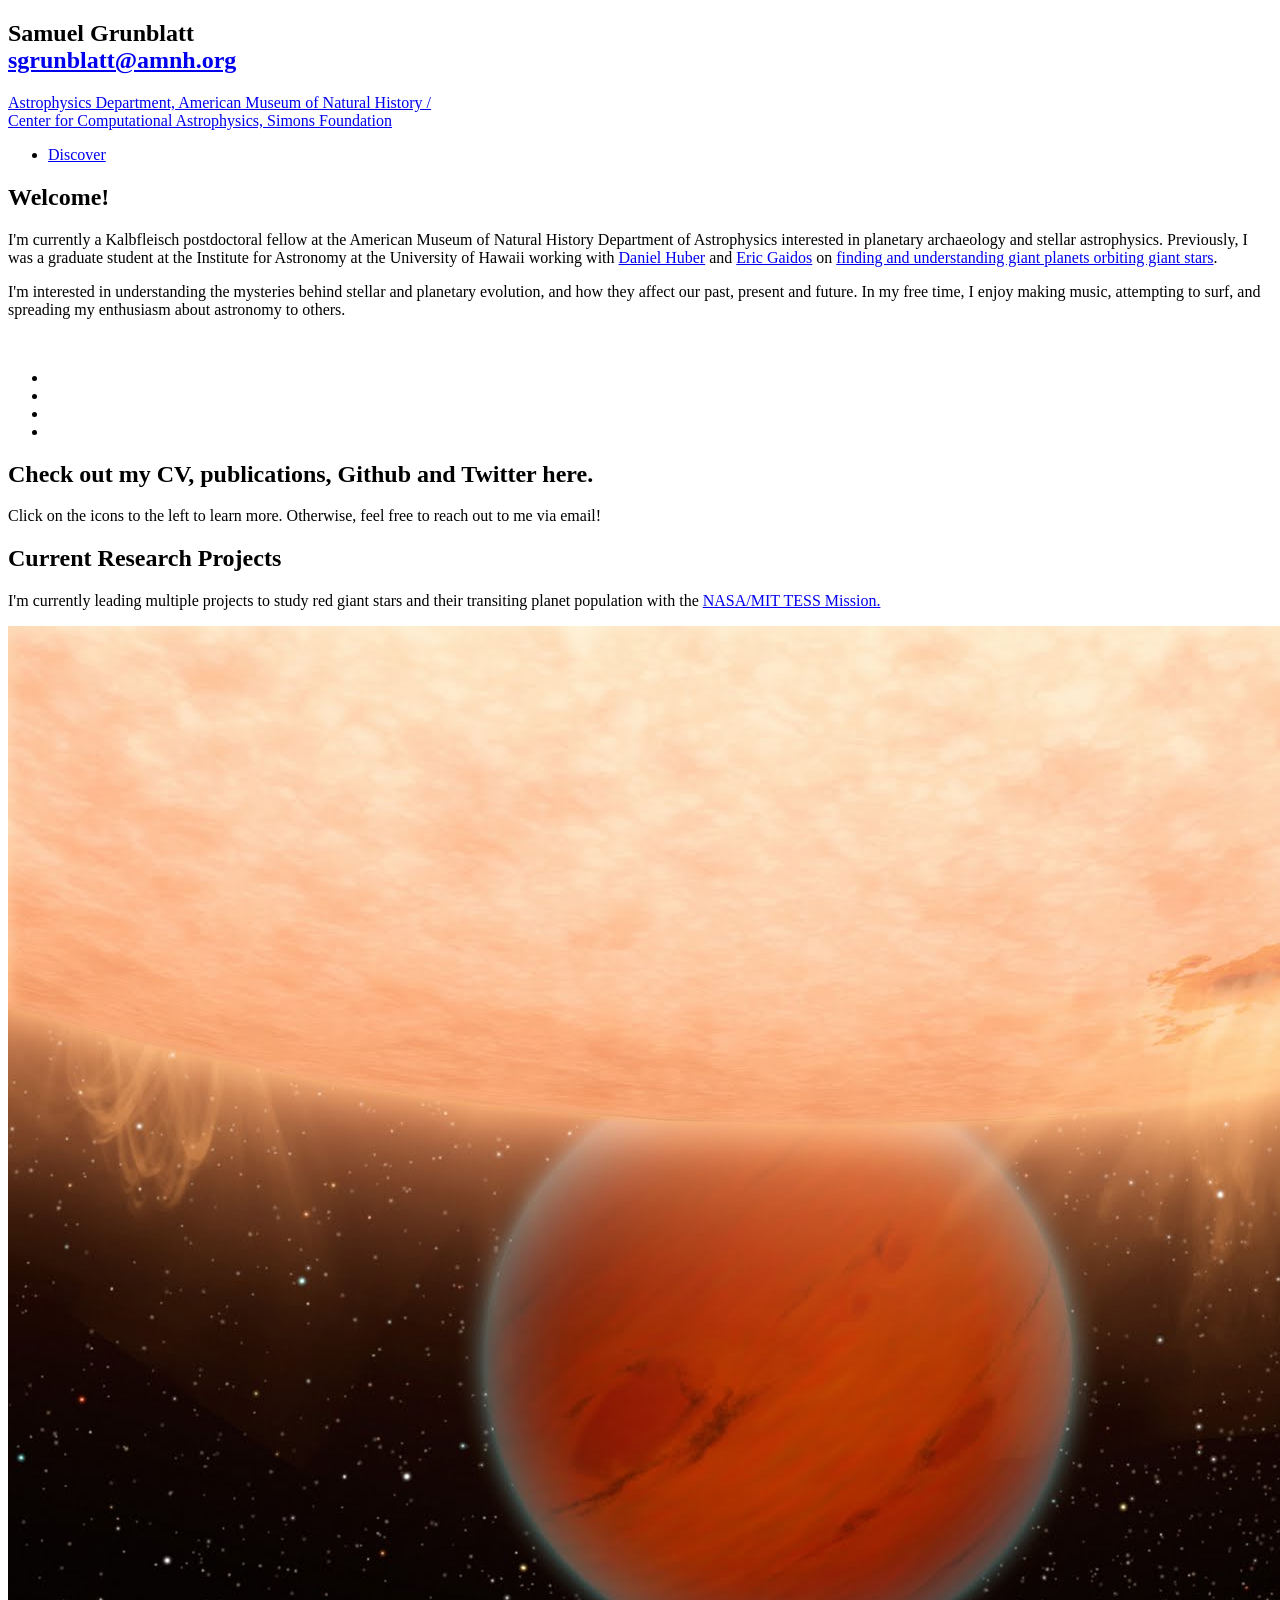
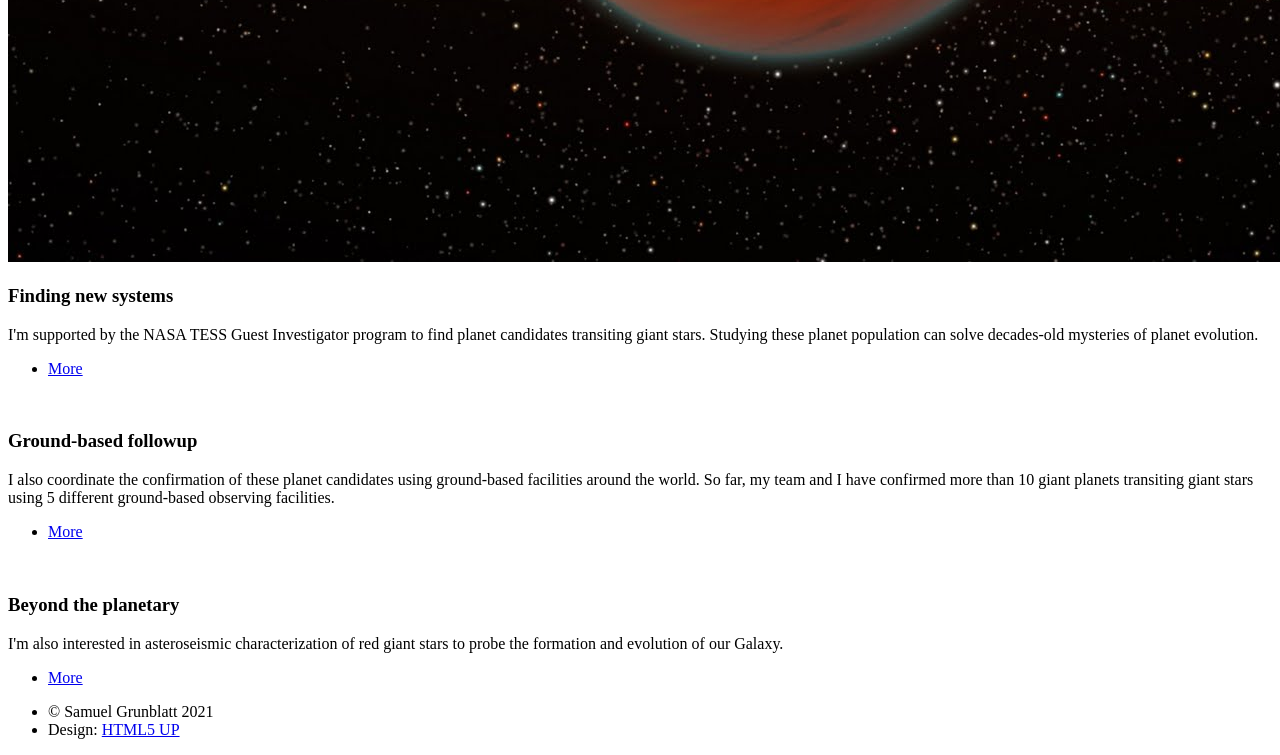
==== commit b60a257b: "switched template" ====
--- a/index.html
+++ b/index.html
@@ -1,6 +1,6 @@
 <!DOCTYPE HTML>
 <!--
-	Highlights by HTML5 UP
+	Photon by HTML5 UP
 	html5up.net | @ajlkn
 	Free for personal and commercial use under the CCA 3.0 license (html5up.net/license)
 -->
@@ -8,393 +8,167 @@
 	<head>
 		<title>Samuel K. Grunblatt</title>
 		<meta charset="utf-8" />
-		<meta name="viewport" content="width=device-width, initial-scale=1" />
-		<!--[if lte IE 8]><script src="assets/js/ie/html5shiv.js"></script><![endif]-->
+		<meta name="viewport" content="width=device-width, initial-scale=1, user-scalable=no" />
 		<link rel="stylesheet" href="assets/css/main.css" />
-		<!--[if lte IE 8]><link rel="stylesheet" href="assets/css/ie8.css" /><![endif]-->
-		<!--[if lte IE 9]><link rel="stylesheet" href="assets/css/ie9.css" /><![endif]-->
+		<noscript><link rel="stylesheet" href="assets/css/noscript.css" /></noscript>
 	</head>
-	<body>
+	<body class="is-preload">
 
 		<!-- Header -->
 			<section id="header">
-				<header class="major">
-					<h1>Samuel K. Grunblatt</h1>
-					<p>sgrunblatt@amnh.org</a></p>
-				</header>
+				<div class="inner">
+					<!--span class="icon solid major fa-cloud"></span>-->
+					<h1><strong>Samuel Grunblatt</strong><br />
+					<a href="mailto:sgrunblatt@amnh.org">sgrunblatt@amnh.org</h1>
+					<p>Astrophysics Department, American Museum of Natural History / <br />
+					Center for Computational Astrophysics, Simons Foundation</p>
+					<ul class="actions special">
+						<li><a href="#one" class="button scrolly">Discover</a></li>
+					</ul>
+				</div>
+			</section>
+
+		<!-- One -->
+			<section id="one" class="main style1">
 				<div class="container">
-					<ul class="actions">
-						<li><a href="#one"
-			class="button special scrolly">Enter Website</a></li>
+					<div class="row gtr-150">
+						<div class="col-6 col-12-medium">
+							<header class="major">
+								<h2>Welcome!</h2>
+							</header>
+							I'm currently a Kalbfleisch
+				postdoctoral fellow at the American Museum of
+				Natural History Department of Astrophysics
+				interested in planetary archaeology and
+				stellar astrophysics. Previously, I was a graduate student at the Institute
+	        for Astronomy at the University of Hawaii working with <a
+	        href="https://www.ifa.hawaii.edu/users/dhuber">Daniel Huber</a>
+	        and <a
+	        href="http://www.soest.hawaii.edu/GG/FACULTY/GAIDOS/pebl.html">
+	        Eric Gaidos</a> on <a
+				href="https://www.newscientist.com/article/2107068-puffed-up-exoplanets-inflate-with-heat-from-their-stars-alone/">finding
+				and understanding giant planets orbiting giant
+	        stars</a>. </p>
+						<p> I'm interested in understanding the mysteries behind stellar
+		and planetary evolution, and how they affect our
+		past, present and future. In my free time, I enjoy making music,
+		attempting to surf, and spreading my enthusiasm about
+				astronomy to others.</p>						</div>
+						<div class="col-6 col-12-medium imp-medium">
+							<span class="image fit"><img src="images/pic01.jpeg" alt="" /></span>
+						</div>
+					</div>
+				</div>
+			</section>
+
+		<!-- Two -->
+			<section id="two" class="main style2">
+				<div class="container">
+					<div class="row gtr-150">
+						<div class="col-6 col-12-medium">
+
+							<ul class="major-icons">
+								<li><a href="SGrunblatt_cv.pdf"<span class="icon solid style2 major fa-university"></span></a></li>
+								<li><a href="http://adsabs.harvard.edu/cgi-bin/basic_connect?qsearch=grunblatt%2C+samuel&version=1"<span class="icon solid style4 major fa-pencil-alt"></span></a></li>
+								<li><a href="https://github.com/skgrunblatt/"<span class="icon solid style1 major fa-code"></span></a></li>
+								<li><a href="https://twitter.com/SKGrunblatt"<span class="icon solid style3 major fa-retweet"></span></a></li>
+							</ul>
+						</div>
+						<div class="col-6 col-12-medium">
+							<header class="major">
+								<h2>Check out my CV, publications, Github and Twitter here.</h2>
+							</header>
+							<p>Click on the icons to the left to learn more. Otherwise, feel free to reach out to me via email!</p>
+						</div>
+					</div>
+				</div>
+			</section>
+
+		<!-- Three -->
+			<section id="three" class="main style1 special">
+				<div class="container">
+					<header class="major">
+						<h2>Current Research Projects</h2>
+					</header>
+					<p>I'm currently leading multiple projects to study red giant stars and their transiting planet population with the <a href="http://tess.mit.edu"> NASA/MIT TESS Mission.</a></p>
+					<div class="row gtr-150">
+						<div class="col-4 col-12-medium">
+							<span class="image fit"><img src="images/pic02.jpg" alt="" /></span>
+							<h3>Finding new systems</h3>
+							<p>I'm supported by the NASA TESS Guest Investigator program to find planet candidates transiting giant stars. Studying these planet population can solve decades-old mysteries of planet evolution.</p>
+							<ul class="actions special">
+								<li><a href="https://ui.adsabs.harvard.edu/abs/2019AJ....158..227G/abstract" class="button">More</a></li>
+							</ul>
+						</div>
+						<div class="col-4 col-12-medium">
+							<span class="image fit"><img src="images/keck.jpeg" alt="" /></span>
+							<h3>Ground-based followup</h3>
+							<p>I also coordinate the confirmation of these planet candidates using ground-based facilities around the world. So far, my team and I have confirmed more than 10 giant planets transiting giant stars using 5 different ground-based observing facilities.</p>
+							<ul class="actions special">
+								<li><a href="https://ui.adsabs.harvard.edu/abs/2017AJ....154..254G/abstract" class="button">More</a></li>
+							</ul>
+						</div>
+						<div class="col-4 col-12-medium">
+							<span class="image fit"><img src="images/asteroseismology.png" alt="" /></span>
+							<h3>Beyond the planetary</h3>
+							<p>I'm also interested in asteroseismic characterization of red giant stars to probe the formation and evolution of our Galaxy. </p>
+							<ul class="actions special">
+								<li><a href="https://ui.adsabs.harvard.edu/abs/2021arXiv210510505G/abstract" class="button">More</a></li>
+							</ul>
+						</div>
+					</div>
+				</div>
+			</section>
+
+		<!-- Four -->
+			<!-- <section id="four" class="main style2 special">
+				<div class="container">
+					<header class="major">
+						<h2>Ipsum feugiat consequat?</h2>
+					</header>
+					<p>Sed lacus nascetur ac ante amet sapien.</p>
+					<ul class="actions special">
+						<li><a href="#" class="button wide primary">Sign Up</a></li>
+						<li><a href="#" class="button wide">Learn More</a></li>
 					</ul>
 				</div>
-			</section>
-
-		<!-- One -->
-			<section id="one" class="main special">
+			</section> -->
+
+		<!-- Five -->
+		<!--
+			<section id="five" class="main style1">
 				<div class="container">
-					<span class="image fit primary"><img src="images/pic01.jpg" alt="" /></span>
-					<div class="content">
-						<header class="major">
-							<h2>About Me</h2>
+					<header class="major special">
+						<h2>Elements</h2>
+					</header>
+
+					<section>
+						<h4>Text</h4>
+						<p>This is <b>bold</b> and this is <strong>strong</strong>. This is <i>italic</i> and this is <em>emphasized</em>.
+						This is <sup>superscript</sup> text and this is <sub>subscript</sub> text.
+						This is <u>underlined</u> and this is code: <code>for (;;) { ... }</code>. Finally, <a href="#">this is a link</a>.</p>
+						<hr />
+						<header>
+							<h4>Heading with a Subtitle</h4>
+							<p>Lorem ipsum dolor sit amet nullam id egestas urna aliquam</p>
 						</header>
-						<p>I'm a Kalbfleisch
-			postdoctoral fellow at the American Museum of
-			Natural History Department of Astrophysics
-			interested in planetary archaeology and
-			stellar astrophysics. Perviously, I was a graduate student at the Institute
-        for Astronomy at the University of Hawaii working with <a
-        href="https://www.ifa.hawaii.edu/users/dhuber">Daniel Huber</a>
-        and <a
-        href="http://www.soest.hawaii.edu/GG/FACULTY/GAIDOS/pebl.html">
-        Eric Gaidos</a> on <a
-			href="https://www.newscientist.com/article/2107068-puffed-up-exoplanets-inflate-with-heat-from-their-stars-alone/">finding
-			and understanding giant planets orbiting giant
-        stars</a>. Previously, I worked with <a
-        href="http://www.astro.gsu.edu/~smj/Site/About_Me.html">
-        Stuart
-        Jefferies</a> on understanding the subsurface structure of the
-        Sun and <a
-        href="http://www.ifa.hawaii.edu/users/howard/Home.html">Andrew
-        Howard</a> on <a
-        href="https://eos.org/articles/new-step-toward-finding-earth-2-0">a
-			new method to describe stellar variability
-			when measuring the masses of exoplanets.</a>.</p>
-					<p> I'm interested in understanding the mysteries behind stellar
-	and planetary evolution, and how they affect our
-	past, present and future. In my free time, I enjoy making music,
-	attempting to surf, and spreading my enthusiasm about
-			astronomy to others.</p>
-					  <ul class="icons-grid">
-							<li>
-								<a
- href="SGrunblatt_cv.pdf" <span class="icon major fa-university"></span></a>
-								<h3>Curriculum Vitae</h3>
-							</li>
-							<li>
-								<a href="http://adsabs.harvard.edu/cgi-bin/basic_connect?qsearch=grunblatt%2C+samuel&version=1"<span class="icon major fa-pencil"></span></a>
-								<h3>Publications</h3>
-							</li>
-							<li>
-								<a href="https://github.com/skgrunblatt/"<span class="icon major fa-github"></span></a>
-								<h3>GitHub</h3>
-							</li>
-							<li>
-								<a href="https://twitter.com/SKGrunblatt"<span class="icon major fa-twitter"></span></a>
-								<h3>Twitter</h3>
-							</li>
-						</ul>
-					</div>
-					<a href="#two" class="goto-next scrolly">Next</a>
-				</div>
-			</section>
-
-		<!-- Two -->
-			<section id="two" class="main special">
-				<div class="container">
-					<span class="image fit primary"><img src="images/pic02.jpg" alt="" /></span>
-					<div class="content">
-						<header class="major">
-							<h2>Research</h2>
+						<p>Nunc lacinia ante nunc ac lobortis. Interdum adipiscing gravida odio porttitor sem non mi integer non faucibus ornare mi ut ante amet placerat aliquet. Volutpat eu sed ante lacinia sapien lorem accumsan varius montes viverra nibh in adipiscing blandit tempus accumsan.</p>
+						<header>
+							<h5>Heading with a Subtitle</h5>
+							<p>Lorem ipsum dolor sit amet nullam id egestas urna aliquam</p>
 						</header>
-
- 					  <h2> Planet Occurrence
- Around Evolved Stars</h2>
-					  <p>In 2016, I began a search for giant planets orbiting giant stars
- using data from the NASA K2 Mission. So far, our search has
- identified two new planets, K2-97b and K2-132b, whose discoveries
- we published <a href="http://adsabs.harvard.edu/abs/2016AJ....152..185G">
-	        here</a> and <a href="http://adsabs.harvard.edu/abs/2017AJ....154..254G">
-	        here</a>. Both of these planets
- are gas giants, 1.3 times the size and half the mass of Jupiter,
- orbiting their host stars approximately every 9 days. These targets were
- identified and accurately and precisely characterized with asteroseismology, the study of
- oscillations of stars. We find that among stars that are 3 to 8 times
- the size of our Sun, it seems that planets larger than the size of
- Jupiter at orbital periods of 10 days or less are significantly more
- common than such planets are around main sequence, Sunlike
- stars. With the launch of TESS in early 2018, we will soon be
- sensitive to these types of systems all over the sky, revolutionizing
- our understanding of planetary evolution and tidal dynamics. These two
- poorly understood processes are crucial to life everywhere. Check
- back in a few months for more updates!</p>
-					  
-					        <h2>Eccentric Giants
-			Orbiting Giants</h2>
-                        <p><span class="image fit"><img src="images/pleccrvs.jpg" alt="" /></span>Studies have predicted
-			that as main sequence stars evolve into red
-			giants, any long-period, massive planets on
-			eccentric orbits should be pulled closer and
-			into more circular orbits. This should create
-			a population of short-period, moderately
-			eccentric giant planets orbiting giant
-			stars. In 2018, analysis of radial velocity
-			measurements from the Keck-I telescope
-			revealed that both planets discovered by our
-			survey of giant planets orbiting giant stars
-			were on moderately eccentric orbits,
-			suggesting that they may have migrated to
-			their current locations from longer period,
-			more eccentric orbits.  A similar Kepler
-			planetary system revealed a slightly more
-			eccentric, longer-period planet orbiting a
-			less evolved star, indicative of an
-			evolutionary sequence.</p>
-							<p><span class="image fit"><img src="images/perecc.jpg" alt="" /></span> Comparing the
-			populations of all known planets with measured
-			eccentricities reveals that close-in giant
-			planets seem to be significantly more
-			eccentric around giant stars than dwarf
-			stars. Additional information about this
-			study can be found by reading the paper <a href="http://adsabs.harvard.edu/abs/2018ApJ...861L...5G">
-	        here</a> or by watching the <a
-			href="https://www.youtube.com/watch?v=vMtsAyfz5Tw&t=7s">Aloha
-			Brief</a> below.</p>
-<p><iframe width="490" height="315"
-			src="https://www.youtube.com/embed/vMtsAyfz5Tw"
-			frameborder="0" allow="autoplay;
-			encrypted-media" allowfullscreen></iframe></p>
-						<h2>Planet Re-Inflation</h2>
-
-	        <p> A large fraction of gas giant
-	        planets with temperatures above 1000 K are much
-	        larger than 1.2 times the size of Jupiter, the maximum size models
-	        predict for a self-gravitating sphere of hydrogen and helium. Though these
-	        inflated giant planets have been known for over twenty
-	        years, the mechanism responsible for their inflation
-	        remains unclear. However, if we were to observe an
-	        inflated planet receiving a moderate amount of
-	        radiation from a red giant host star, such that the
-	        planet would have been too cool to inflate until the
-	        host star became a red giant, this would provide
-	        evidence for a planet inflation mechanism where the
-	        stellar irradiation deposited into the planet's
-	        interior causes it to expand. In December 2016, I
-	        discovered <a href="https://www.newscientist.com/article/2107068-puffed-up-exoplanets-inflate-with-heat-from-their-stars-alone/">K2-97b, an inflated
-	        planet orbiting a red
-	  giant star every 8.4 days,</a> and discovered <a
-	        href="http://www.ibtimes.com/how-old-stars-make-hot-jupiter-exoplanets-so-huge-2620226">
-	        its cosmic twin</a> a year later. 
-
-	  
-	  
-	  These planets' incident flux history
- indicate they were too cool to inflate until
- their host stars became red giants, and thus provide the first evidence that
-	  planets may be inflated directly by incident stellar
-	  radiation rather than by delayed loss of heat from
-	  formation. Assuming that gas planets begin their lives
- inflated due to heat from formation, K2-97b and K2-132b are likely the first
- known planets to be currently re-inflated. For more information,
- check out the original discovery papers: <a href="http://adsabs.harvard.edu/abs/2016AJ....152..185G">
-	        K2-97b: A (Re-?)Inflated Planet Orbiting a Red Giant Star</a> and <a href="http://adsabs.harvard.edu/abs/2017AJ....154..254G">
-	        Seeing Double with K2: Testing Re-inflation with Two Remarkably Similar Planets around Red Giant Branch Stars</a>.</p>
-							<div class="box alt">
-								<div class="row uniform 50%">
-									<div
- class="12u"><span class="image fit"><img
- src="images/K2_132b_reinftrack_0.48MJ_10core.jpg" alt=""
- /></span></div>
-
- <p> This plot shows the radius evolution of K2-132b over
- time, where the rainbow lines correspond to different evolutionary models. At early times, the planet is hot and inflated from its
- formation, but quickly cools on the main sequence. Then, once the
- host star evolves off the main sequence, the planet can once again
- grow in size, earning its re-inflated status.</p>
-
-					  <h2>New Methods For Analyzing Stellar
- Variability</h2>
-					  <p>In 2015, I published a paper with <a
-        href="http://www.ifa.hawaii.edu/users/howard/Home.html">Andrew
-        Howard</a> and <a
-        href="https://www.cfa.harvard.edu/~rhaywood/">Raphaelle
-        Haywood</a> entitled <a href="http://adsabs.harvard.edu/abs/2015ApJ...808..127G">
-	        Determining the Mass of Kepler-78b with
- Nonparametric Gaussian Process Estimation</a>. In this paper, we used radial velocity observations of
-            nearby stars to detect a Earth-sized planet. In order to
-            measure a planet's mass from the radial velocity data from a star, it is
-            often necessary to first characterize the
-            background radial velocity noise due to the star or other
-        non-astrophysical factors. In order to better characterize this predominant
-            stellar activity signal, we can test different statistical
- models to remove the stellar signal and extract
-        the planetary signal with greater precision. We used a
-            Gaussian Process regression, a nonparametric statistical
-            time-series analysis technique, and tuned parameters
-        describing general characteristics of the data, to describe
-        and remove the predominant stellar signal. Using this technique, we
-        were able to achieve provide a
-        more robust technique for detecting planets via radial
- velocity measurements. I extended this technique to account for stellar
- oscillation and granulation in photometric lightcurves in my 2017 publication.</p>
-
- 							<div class="box alt">
-								<div class="row uniform 50%">
-									<div
- class="12u"><span class="image fit"><img
- src="images/f2.jpg" alt=""
- /></span></div>
-
- <p> This plot shows the radial velocity measurements of Kepler-78
- taken by both the HARPS-N and HIRES instruments on the TNG and Keck
- telescopes, respectively. A quasiperiodic Gaussian process model has
- been used to describe stellar activity in both datasets, with a
- common rotation period shared between the models. Removing the
- stellar activity signal using a Gaussian process method produces a
- more robust mass measurement for the small lava world
- Kepler-78b. Read more about this technique in our publication <a href="http://adsabs.harvard.edu/abs/2015ApJ...808..127G">
-	        here</a>!</p>
-
- <div class="box alt">
-								<div class="row uniform 50%">
-									<div
- class="12u"><span class="image fit"><img
- src="images/SHOGPpowspec.jpg" alt=""
- /></span></div>
-
- <p> The gray data in this plot shows the power spectral density of the lightcurve of
-					K2-132. Power due to
-					granulation variability can be
-					seen on the left side of the
-					plot, whereas asteroseismic
-					oscillations can be seen to
-					the right near 250
-					microHertz. We use a Gaussian
-					process method based on the
-					Python package <a
-					href="https://github.com/dfm/celerite">
-					celerite</a> to construct a
-					model of the lightcurve as a
-					sum of simple harmonic
-					oscillators in the
-					time domain, to reproduce
-					the overall frequency domain
-					structure seen in our
-					data. For more info, check out
-					our paper <a href="http://adsabs.harvard.edu/abs/2017AJ....154..254G">
-	        here</a>!
-					</div>
-					<a href="#three" class="goto-next scrolly">Next</a>
-				</div>
-			</section>
-				
-		<!-- Three -->
-			<section id="three" class="main special">
-				<div class="container">
-					<span class="image fit primary"><img src="images/bg.jpg" alt="" /></span>
-					<div class="content">
-						<header class="major">
-							<h2>Teaching/Outreach: Philosophy and Materials</h2>
-						</header>
-					        <p>In addition to
-			doing research, I am passionate about getting
-			involved with my community in order to spread
-			astronomy knowledge further into the general
-			public. I believe that the most influential
-			sceintific discoveries were made possible by
-			the embrace of those ideas by the public.</p>
-					  
-			<p>In summer 2017, I participated in the
-			HI-STAR Program at UH--Manoa, a program
-			designed to help high school students get more
-			involved in astronomy research. In the fall
-			and winter, I also mentored three of these
-			high school students on regional science fair
-			projects. All three students made it to the
-			state competition, and are now working to
-			publish their results in professional journals.  
-		        <span class="image fit"><img
-			src="images/01.jpeg" alt="" /></span> My
-			students presenting their HI-STAR research
-			project. I think we definitely had the coolest title.</p>
-					        <h2><a href="http://www.ifa.hawaii.edu/users/skg/histartutorial.docx"> HISTAR
-					        Lightcurve Analysis Tutorial</a></h2>
-					  <p> I have also developed
-			multiple lab experioments and class activities
-			for the UH undergraduate astronomy lab
-			class. As part of the Professional Development
-			Program through <a
-			href="https://isee.ucsc.edu/">ISEE</a> at UC
-			Santa Cruz, I was able to design two different
-			lab courses which were included in the 2016
-			and 2017 curricula for the UH astronomy
-			laboratory.
-			<span class="image fit"><img
-			src="images/pic03.jpg" alt="" /></span>
-			Explaining the transit method of searching for
-			exoplanets to one of the UH undergrad
-			astronomy majors.</p>
-
-					
-						<h2><a
-						href="http://skgrunblatt.github.io/frequencylab.html">
-						Astro 300L
-						Fourier Transform Demo</a></h2>
-					<p> I've also written a couple
-						of blog posts about
-						how to perform
-						scientific analysis in
-						Python. These posts
-						are designed to be
-						understandable for an undergraduate
-						science major. I also
-						enjoy talking to
-						the general public
-						about astronomy and
-						science in general!
-					<h2> <a
-        href="http://genius.it/nbviewer.ipython.org/github/skgrunblatt/research/blob/master/ArtificialWaveletWalkThru.ipynb">
-        Scientific Coding with Python: Performing a Least Squares Fit to Data</a></h2>
-
-					
-					   <h2> <a
-        href="http://genius.it/nbviewer.ipython.org/github/skgrunblatt/research/blob/master/PowSpecWalkthru.ipynb">
-        Scientific Coding with Python: Making a Power Spectrum of the
-        Sun</a></h2>
-<span class="image fit"><img
-			src="images/MDAoutreach.jpg" alt=""
-        /></span><p>After giving a talk about my favorite exoplanets
-        and doing a bit of solar observing at the MDA summer
-        camp on Oahu's north shore.</p>
-					</div>
-					<a href="#footer" class="goto-next scrolly">Next</a>
-				</div>
-			</section>
-		<!-- Four -->
-		<!--
-			<section id="four" class="main">
-				<div class="container">
-					<div class="content">
-						<header class="major">
-							<h2>Elements</h2>
-						</header>
-						<section>
-							<h4>Text</h4>
-							<p>This is <b>bold</b> and this is <strong>strong</strong>. This is <i>italic</i> and this is <em>emphasized</em>.
-							This is <sup>superscript</sup> text and this is <sub>subscript</sub> text.
-							This is <u>underlined</u> and this is code: <code>for (;;) { ... }</code>. Finally, <a href="#">this is a link</a>.</p>
-							<hr />
-							<header>
-								<h4>Heading with a Subtitle</h4>
-								<p>Lorem ipsum dolor sit amet nullam id egestas urna aliquam</p>
-							</header>
-							<p>Nunc lacinia ante nunc ac lobortis. Interdum adipiscing gravida odio porttitor sem non mi integer non faucibus ornare mi ut ante amet placerat aliquet. Volutpat eu sed ante lacinia sapien lorem accumsan varius montes viverra nibh in adipiscing blandit tempus accumsan.</p>
-							<header>
-								<h5>Heading with a Subtitle</h5>
-								<p>Lorem ipsum dolor sit amet nullam id egestas urna aliquam</p>
-							</header>
-							<p>Nunc lacinia ante nunc ac lobortis. Interdum adipiscing gravida odio porttitor sem non mi integer non faucibus ornare mi ut ante amet placerat aliquet. Volutpat eu sed ante lacinia sapien lorem accumsan varius montes viverra nibh in adipiscing blandit tempus accumsan.</p>
-							<hr />
-							<h2>Heading Level 2</h2>
-							<h3>Heading Level 3</h3>
-							<h4>Heading Level 4</h4>
-							<h5>Heading Level 5</h5>
-							<h6>Heading Level 6</h6>
-							<hr />
-							<h5>Blockquote</h5>
-							<blockquote>Fringilla nisl. Donec accumsan interdum nisi, quis tincidunt felis sagittis eget tempus euismod. Vestibulum ante ipsum primis in faucibus vestibulum. Blandit adipiscing eu felis iaculis volutpat ac adipiscing accumsan faucibus. Vestibulum ante ipsum primis in faucibus lorem ipsum dolor sit amet nullam adipiscing eu felis.</blockquote>
-							<h5>Preformatted</h5>
-							<pre><code>i = 0;
+						<p>Nunc lacinia ante nunc ac lobortis. Interdum adipiscing gravida odio porttitor sem non mi integer non faucibus ornare mi ut ante amet placerat aliquet. Volutpat eu sed ante lacinia sapien lorem accumsan varius montes viverra nibh in adipiscing blandit tempus accumsan.</p>
+						<hr />
+						<h2>Heading Level 2</h2>
+						<h3>Heading Level 3</h3>
+						<h4>Heading Level 4</h4>
+						<h5>Heading Level 5</h5>
+						<h6>Heading Level 6</h6>
+						<hr />
+						<h5>Blockquote</h5>
+						<blockquote>Fringilla nisl. Donec accumsan interdum nisi, quis tincidunt felis sagittis eget tempus euismod. Vestibulum ante ipsum primis in faucibus vestibulum. Blandit adipiscing eu felis iaculis volutpat ac adipiscing accumsan faucibus. Vestibulum ante ipsum primis in faucibus lorem ipsum dolor sit amet nullam adipiscing eu felis.</blockquote>
+						<h5>Preformatted</h5>
+						<pre><code>i = 0;
 
 while (!deck.isInOrder()) {
 print 'Iteration ' + i;
@@ -403,344 +177,302 @@
 }
 
 print 'It took ' + i + ' iterations to sort the deck.';</code></pre>
-						</section>
-
-						<section>
-							<h4>Lists</h4>
-							<div class="row">
-								<div class="6u 12u$(medium)">
-									<h5>Unordered</h5>
-									<ul>
-										<li>Dolor pulvinar etiam.</li>
-										<li>Sagittis adipiscing.</li>
-										<li>Felis enim feugiat.</li>
+					</section>
+
+					<section>
+						<h4>Lists</h4>
+						<div class="row">
+							<div class="col-6 col-12-medium">
+								<h5>Unordered</h5>
+								<ul>
+									<li>Dolor pulvinar etiam.</li>
+									<li>Sagittis adipiscing.</li>
+									<li>Felis enim feugiat.</li>
+								</ul>
+								<h5>Alternate</h5>
+								<ul class="alt">
+									<li>Dolor pulvinar etiam.</li>
+									<li>Sagittis adipiscing.</li>
+									<li>Felis enim feugiat.</li>
+								</ul>
+							</div>
+							<div class="col-6 col-12-medium">
+								<h5>Ordered</h5>
+								<ol>
+									<li>Dolor pulvinar etiam.</li>
+									<li>Etiam vel felis viverra.</li>
+									<li>Felis enim feugiat.</li>
+									<li>Dolor pulvinar etiam.</li>
+									<li>Etiam vel felis lorem.</li>
+									<li>Felis enim et feugiat.</li>
+								</ol>
+								<h5>Icons</h5>
+								<ul class="icons">
+									<li><a href="#" class="icon brands fa-twitter"><span class="label">Twitter</span></a></li>
+									<li><a href="#" class="icon brands fa-facebook-f"><span class="label">Facebook</span></a></li>
+									<li><a href="#" class="icon brands fa-instagram"><span class="label">Instagram</span></a></li>
+									<li><a href="#" class="icon brands fa-github"><span class="label">Github</span></a></li>
+								</ul>
+							</div>
+						</div>
+						<h5>Actions</h5>
+						<div class="row">
+							<div class="col-6 col-12-medium">
+								<ul class="actions">
+									<li><a href="#" class="button primary">Default</a></li>
+									<li><a href="#" class="button">Default</a></li>
+								</ul>
+								<ul class="actions small">
+									<li><a href="#" class="button primary small">Small</a></li>
+									<li><a href="#" class="button small">Small</a></li>
+								</ul>
+								<ul class="actions stacked">
+									<li><a href="#" class="button primary">Default</a></li>
+									<li><a href="#" class="button">Default</a></li>
+								</ul>
+								<ul class="actions stacked">
+									<li><a href="#" class="button primary small">Small</a></li>
+									<li><a href="#" class="button small">Small</a></li>
+								</ul>
+							</div>
+							<div class="col-6 col-12-medium">
+								<ul class="actions stacked">
+									<li><a href="#" class="button primary fit">Default</a></li>
+									<li><a href="#" class="button fit">Default</a></li>
+								</ul>
+								<ul class="actions stacked">
+									<li><a href="#" class="button primary small fit">Small</a></li>
+									<li><a href="#" class="button small fit">Small</a></li>
+								</ul>
+							</div>
+						</div>
+					</section>
+
+					<section>
+						<h4>Table</h4>
+						<h5>Default</h5>
+						<div class="table-wrapper">
+							<table>
+								<thead>
+									<tr>
+										<th>Name</th>
+										<th>Description</th>
+										<th>Price</th>
+									</tr>
+								</thead>
+								<tbody>
+									<tr>
+										<td>Item One</td>
+										<td>Ante turpis integer aliquet porttitor.</td>
+										<td>29.99</td>
+									</tr>
+									<tr>
+										<td>Item Two</td>
+										<td>Vis ac commodo adipiscing arcu aliquet.</td>
+										<td>19.99</td>
+									</tr>
+									<tr>
+										<td>Item Three</td>
+										<td> Morbi faucibus arcu accumsan lorem.</td>
+										<td>29.99</td>
+									</tr>
+									<tr>
+										<td>Item Four</td>
+										<td>Vitae integer tempus condimentum.</td>
+										<td>19.99</td>
+									</tr>
+									<tr>
+										<td>Item Five</td>
+										<td>Ante turpis integer aliquet porttitor.</td>
+										<td>29.99</td>
+									</tr>
+								</tbody>
+								<tfoot>
+									<tr>
+										<td colspan="2"></td>
+										<td>100.00</td>
+									</tr>
+								</tfoot>
+							</table>
+						</div>
+
+						<h5>Alternate</h5>
+						<div class="table-wrapper">
+							<table class="alt">
+								<thead>
+									<tr>
+										<th>Name</th>
+										<th>Description</th>
+										<th>Price</th>
+									</tr>
+								</thead>
+								<tbody>
+									<tr>
+										<td>Item One</td>
+										<td>Ante turpis integer aliquet porttitor.</td>
+										<td>29.99</td>
+									</tr>
+									<tr>
+										<td>Item Two</td>
+										<td>Vis ac commodo adipiscing arcu aliquet.</td>
+										<td>19.99</td>
+									</tr>
+									<tr>
+										<td>Item Three</td>
+										<td> Morbi faucibus arcu accumsan lorem.</td>
+										<td>29.99</td>
+									</tr>
+									<tr>
+										<td>Item Four</td>
+										<td>Vitae integer tempus condimentum.</td>
+										<td>19.99</td>
+									</tr>
+									<tr>
+										<td>Item Five</td>
+										<td>Ante turpis integer aliquet porttitor.</td>
+										<td>29.99</td>
+									</tr>
+								</tbody>
+								<tfoot>
+									<tr>
+										<td colspan="2"></td>
+										<td>100.00</td>
+									</tr>
+								</tfoot>
+							</table>
+						</div>
+					</section>
+
+					<section>
+						<h4>Buttons</h4>
+						<ul class="actions">
+							<li><a href="#" class="button primary">Primary</a></li>
+							<li><a href="#" class="button">Default</a></li>
+						</ul>
+						<ul class="actions">
+							<li><a href="#" class="button large">Large</a></li>
+							<li><a href="#" class="button">Default</a></li>
+							<li><a href="#" class="button small">Small</a></li>
+						</ul>
+						<ul class="actions fit">
+							<li><a href="#" class="button fit">Fit</a></li>
+							<li><a href="#" class="button primary fit">Fit</a></li>
+							<li><a href="#" class="button fit">Fit</a></li>
+						</ul>
+						<ul class="actions fit small">
+							<li><a href="#" class="button primary fit small">Fit + Small</a></li>
+							<li><a href="#" class="button fit small">Fit + Small</a></li>
+							<li><a href="#" class="button primary fit small">Fit + Small</a></li>
+						</ul>
+						<ul class="actions">
+							<li><a href="#" class="button primary icon solid fa-download">Icon</a></li>
+							<li><a href="#" class="button icon solid fa-download">Icon</a></li>
+						</ul>
+						<ul class="actions">
+							<li><span class="button primary disabled">Disabled</span></li>
+							<li><span class="button disabled">Disabled</span></li>
+						</ul>
+					</section>
+
+					<section>
+						<h4>Form</h4>
+						<form method="post" action="#">
+							<div class="row gtr-uniform gtr-50">
+								<div class="col-6 col-12-xsmall">
+									<input type="text" name="demo-name" id="demo-name" value="" placeholder="Name" />
+								</div>
+								<div class="col-6 col-12-xsmall">
+									<input type="email" name="demo-email" id="demo-email" value="" placeholder="Email" />
+								</div>
+								<div class="col-12">
+									<select name="demo-category" id="demo-category">
+										<option value="">- Category -</option>
+										<option value="1">Manufacturing</option>
+										<option value="1">Shipping</option>
+										<option value="1">Administration</option>
+										<option value="1">Human Resources</option>
+									</select>
+								</div>
+								<div class="col-4 col-12-small">
+									<input type="radio" id="demo-priority-low" name="demo-priority" checked>
+									<label for="demo-priority-low">Low</label>
+								</div>
+								<div class="col-4 col-12-small">
+									<input type="radio" id="demo-priority-normal" name="demo-priority">
+									<label for="demo-priority-normal">Normal</label>
+								</div>
+								<div class="col-4 col-12-small">
+									<input type="radio" id="demo-priority-high" name="demo-priority">
+									<label for="demo-priority-high">High</label>
+								</div>
+								<div class="col-6 col-12-small">
+									<input type="checkbox" id="demo-copy" name="demo-copy">
+									<label for="demo-copy">Email me a copy</label>
+								</div>
+								<div class="col-6 col-12-small">
+									<input type="checkbox" id="demo-human" name="demo-human" checked>
+									<label for="demo-human">Not a robot</label>
+								</div>
+								<div class="col-12">
+									<textarea name="demo-message" id="demo-message" placeholder="Enter your message" rows="6"></textarea>
+								</div>
+								<div class="col-12">
+									<ul class="actions">
+										<li><input type="submit" value="Send Message" class="primary" /></li>
+										<li><input type="reset" value="Reset" /></li>
 									</ul>
-									<h5>Alternate</h5>
-									<ul class="alt">
-										<li>Dolor pulvinar etiam.</li>
-										<li>Sagittis adipiscing.</li>
-										<li>Felis enim feugiat.</li>
-									</ul>
-								</div>
-								<div class="6u$ 12u(medium)">
-									<h5>Ordered</h5>
-									<ol>
-										<li>Dolor pulvinar etiam.</li>
-										<li>Etiam vel felis viverra.</li>
-										<li>Felis enim feugiat.</li>
-										<li>Dolor pulvinar etiam.</li>
-										<li>Etiam vel felis lorem.</li>
-										<li>Felis enim et feugiat.</li>
-									</ol>
-									<h5>Icons</h5>
-									<ul class="icons">
-										<li><a href="#" class="icon fa-twitter"><span class="label">Twitter</span></a></li>
-										<li><a href="#" class="icon fa-facebook"><span class="label">Facebook</span></a></li>
-										<li><a href="#" class="icon fa-instagram"><span class="label">Instagram</span></a></li>
-										<li><a href="#" class="icon fa-github"><span class="label">Github</span></a></li>
-									</ul>
-								</div>
-							</div>
-							<h5>Actions</h5>
-							<ul class="actions">
-								<li><a href="#" class="button special">Default</a></li>
-								<li><a href="#" class="button">Default</a></li>
-							</ul>
-							<ul class="actions small">
-								<li><a href="#" class="button special small">Small</a></li>
-								<li><a href="#" class="button small">Small</a></li>
-							</ul>
-							<div class="row">
-								<div class="6u 12u$(small)">
-									<ul class="actions vertical">
-										<li><a href="#" class="button special">Default</a></li>
-										<li><a href="#" class="button">Default</a></li>
-									</ul>
-								</div>
-								<div class="6u$ 12u$(small)">
-									<ul class="actions vertical small">
-										<li><a href="#" class="button special small">Small</a></li>
-										<li><a href="#" class="button small">Small</a></li>
-									</ul>
-								</div>
-								<div class="6u 12u$(small)">
-									<ul class="actions vertical">
-										<li><a href="#" class="button special fit">Default</a></li>
-										<li><a href="#" class="button fit">Default</a></li>
-									</ul>
-								</div>
-								<div class="6u$ 12u$(small)">
-									<ul class="actions vertical small">
-										<li><a href="#" class="button special small fit">Small</a></li>
-										<li><a href="#" class="button small fit">Small</a></li>
-									</ul>
-								</div>
-							</div>
-						</section>
-
-						<section>
-							<h4>Table</h4>
-							<h5>Default</h5>
-							<div class="table-wrapper">
-								<table>
-									<thead>
-										<tr>
-											<th>Name</th>
-											<th>Description</th>
-											<th>Price</th>
-										</tr>
-									</thead>
-									<tbody>
-										<tr>
-											<td>Item One</td>
-											<td>Ante turpis integer aliquet porttitor.</td>
-											<td>29.99</td>
-										</tr>
-										<tr>
-											<td>Item Two</td>
-											<td>Vis ac commodo adipiscing arcu aliquet.</td>
-											<td>19.99</td>
-										</tr>
-										<tr>
-											<td>Item Three</td>
-											<td> Morbi faucibus arcu accumsan lorem.</td>
-											<td>29.99</td>
-										</tr>
-										<tr>
-											<td>Item Four</td>
-											<td>Vitae integer tempus condimentum.</td>
-											<td>19.99</td>
-										</tr>
-										<tr>
-											<td>Item Five</td>
-											<td>Ante turpis integer aliquet porttitor.</td>
-											<td>29.99</td>
-										</tr>
-									</tbody>
-									<tfoot>
-										<tr>
-											<td colspan="2"></td>
-											<td>100.00</td>
-										</tr>
-									</tfoot>
-								</table>
-							</div>
-
-							<h5>Alternate</h5>
-							<div class="table-wrapper">
-								<table class="alt">
-									<thead>
-										<tr>
-											<th>Name</th>
-											<th>Description</th>
-											<th>Price</th>
-										</tr>
-									</thead>
-									<tbody>
-										<tr>
-											<td>Item One</td>
-											<td>Ante turpis integer aliquet porttitor.</td>
-											<td>29.99</td>
-										</tr>
-										<tr>
-											<td>Item Two</td>
-											<td>Vis ac commodo adipiscing arcu aliquet.</td>
-											<td>19.99</td>
-										</tr>
-										<tr>
-											<td>Item Three</td>
-											<td> Morbi faucibus arcu accumsan lorem.</td>
-											<td>29.99</td>
-										</tr>
-										<tr>
-											<td>Item Four</td>
-											<td>Vitae integer tempus condimentum.</td>
-											<td>19.99</td>
-										</tr>
-										<tr>
-											<td>Item Five</td>
-											<td>Ante turpis integer aliquet porttitor.</td>
-											<td>29.99</td>
-										</tr>
-									</tbody>
-									<tfoot>
-										<tr>
-											<td colspan="2"></td>
-											<td>100.00</td>
-										</tr>
-									</tfoot>
-								</table>
-							</div>
-						</section>
-
-						<section>
-							<h4>Buttons</h4>
-							<ul class="actions">
-								<li><a href="#" class="button special">Special</a></li>
-								<li><a href="#" class="button">Default</a></li>
-							</ul>
-							<ul class="actions">
-								<li><a href="#" class="button">Default</a></li>
-								<li><a href="#" class="button small">Small</a></li>
-							</ul>
-							<ul class="actions fit">
-								<li><a href="#" class="button special fit">Fit</a></li>
-								<li><a href="#" class="button fit">Fit</a></li>
-							</ul>
-							<ul class="actions fit small">
-								<li><a href="#" class="button special fit small">Fit + Small</a></li>
-								<li><a href="#" class="button fit small">Fit + Small</a></li>
-							</ul>
-							<ul class="actions">
-								<li><a href="#" class="button special icon fa-download">Icon</a></li>
-								<li><a href="#" class="button icon fa-download">Icon</a></li>
-							</ul>
-							<ul class="actions">
-								<li><span class="button special disabled">Disabled</span></li>
-								<li><span class="button disabled">Disabled</span></li>
-							</ul>
-						</section>
-
-						<section>
-							<h4>Form</h4>
-							<form method="post" action="#">
-								<div class="row uniform">
-									<div class="6u 12u$(xsmall)">
-										<input type="text" name="demo-name" id="demo-name" value="" placeholder="Name" />
-									</div>
-									<div class="6u$ 12u$(xsmall)">
-										<input type="email" name="demo-email" id="demo-email" value="" placeholder="Email" />
-									</div>
-									<div class="12u$">
-										<div class="select-wrapper">
-											<select name="demo-category" id="demo-category">
-												<option value="">- Category -</option>
-												<option value="1">Manufacturing</option>
-												<option value="1">Shipping</option>
-												<option value="1">Administration</option>
-												<option value="1">Human Resources</option>
-											</select>
-										</div>
-									</div>
-									<div class="4u 12u$(small)">
-										<input type="radio" id="demo-priority-low" name="demo-priority" checked>
-										<label for="demo-priority-low">Low</label>
-									</div>
-									<div class="4u 12u$(small)">
-										<input type="radio" id="demo-priority-normal" name="demo-priority">
-										<label for="demo-priority-normal">Normal</label>
-									</div>
-									<div class="4u$ 12u$(small)">
-										<input type="radio" id="demo-priority-high" name="demo-priority">
-										<label for="demo-priority-high">High</label>
-									</div>
-									<div class="6u 12u$(small)">
-										<input type="checkbox" id="demo-copy" name="demo-copy">
-										<label for="demo-copy">Email me a copy</label>
-									</div>
-									<div class="6u$ 12u$(small)">
-										<input type="checkbox" id="demo-human" name="demo-human" checked>
-										<label for="demo-human">Not a robot</label>
-									</div>
-									<div class="12u$">
-										<textarea name="demo-message" id="demo-message" placeholder="Enter your message" rows="6"></textarea>
-									</div>
-									<div class="12u$">
-										<ul class="actions">
-											<li><input type="submit" value="Send Message" class="special" /></li>
-											<li><input type="reset" value="Reset" /></li>
-										</ul>
-									</div>
-								</div>
-							</form>
-						</section>
-
-						<section>
-							<h4>Image</h4>
-							<h5>Fit</h5>
-							<div class="box alt">
-								<div class="row uniform 50%">
-									<div class="12u"><span class="image fit"><img src="images/pic04.jpg" alt="" /></span></div>
-									<div class="4u"><span class="image fit"><img src="images/pic04.jpg" alt="" /></span></div>
-									<div class="4u"><span class="image fit"><img src="images/pic04.jpg" alt="" /></span></div>
-									<div class="4u"><span class="image fit"><img src="images/pic04.jpg" alt="" /></span></div>
-									<div class="4u"><span class="image fit"><img src="images/pic04.jpg" alt="" /></span></div>
-									<div class="4u"><span class="image fit"><img src="images/pic04.jpg" alt="" /></span></div>
-									<div class="4u"><span class="image fit"><img src="images/pic04.jpg" alt="" /></span></div>
-									<div class="4u"><span class="image fit"><img src="images/pic04.jpg" alt="" /></span></div>
-									<div class="4u"><span class="image fit"><img src="images/pic04.jpg" alt="" /></span></div>
-									<div class="4u"><span class="image fit"><img src="images/pic04.jpg" alt="" /></span></div>
-								</div>
-							</div>
-							<h5>Left &amp; Right</h5>
-							<p><span class="image left"><img src="images/pic05.jpg" alt="" /></span>Fringilla nisl. Donec accumsan interdum nisi, quis tincidunt felis sagittis eget. tempus euismod. Vestibulum ante ipsum primis in faucibus vestibulum. Blandit adipiscing eu felis iaculis volutpat ac adipiscing accumsan eu faucibus. Integer ac pellentesque praesent tincidunt felis sagittis eget. tempus euismod. Vestibulum ante ipsum primis in faucibus vestibulum. Blandit adipiscing eu felis iaculis volutpat ac adipiscing accumsan eu faucibus. Integer ac pellentesque praesent. Donec accumsan interdum nisi, quis tincidunt felis sagittis eget. tempus euismod. Vestibulum ante ipsum primis in faucibus vestibulum. Blandit adipiscing eu felis iaculis volutpat ac adipiscing accumsan eu faucibus. Integer ac pellentesque praesent tincidunt felis sagittis eget. tempus euismod. Vestibulum ante ipsum primis in faucibus vestibulum. Blandit adipiscing eu felis iaculis volutpat ac adipiscing accumsan eu faucibus. Integer ac pellentesque praesent.</p>
-							<p><span class="image right"><img src="images/pic05.jpg" alt="" /></span>Fringilla nisl. Donec accumsan interdum nisi, quis tincidunt felis sagittis eget. tempus euismod. Vestibulum ante ipsum primis in faucibus vestibulum. Blandit adipiscing eu felis iaculis volutpat ac adipiscing accumsan eu faucibus. Integer ac pellentesque praesent tincidunt felis sagittis eget. tempus euismod. Vestibulum ante ipsum primis in faucibus vestibulum. Blandit adipiscing eu felis iaculis volutpat ac adipiscing accumsan eu faucibus. Integer ac pellentesque praesent. Donec accumsan interdum nisi, quis tincidunt felis sagittis eget. tempus euismod. Vestibulum ante ipsum primis in faucibus vestibulum. Blandit adipiscing eu felis iaculis volutpat ac adipiscing accumsan eu faucibus. Integer ac pellentesque praesent tincidunt felis sagittis eget. tempus euismod. Vestibulum ante ipsum primis in faucibus vestibulum. Blandit adipiscing eu felis iaculis volutpat ac adipiscing accumsan eu faucibus. Integer ac pellentesque praesent.</p>
-						</section>
-
-					</div>
-					<a href="#footer" class="goto-next scrolly">Next</a>
+								</div>
+							</div>
+						</form>
+					</section>
+
+					<section>
+						<h4>Image</h4>
+						<h5>Fit</h5>
+						<div class="box alt">
+							<div class="row gtr-uniform gtr-50">
+								<div class="col-12"><span class="image fit"><img src="images/pic06.jpg" alt="" /></span></div>
+								<div class="col-4"><span class="image fit"><img src="images/pic02.jpg" alt="" /></span></div>
+								<div class="col-4"><span class="image fit"><img src="images/pic03.jpg" alt="" /></span></div>
+								<div class="col-4"><span class="image fit"><img src="images/pic04.jpg" alt="" /></span></div>
+								<div class="col-4"><span class="image fit"><img src="images/pic03.jpg" alt="" /></span></div>
+								<div class="col-4"><span class="image fit"><img src="images/pic04.jpg" alt="" /></span></div>
+								<div class="col-4"><span class="image fit"><img src="images/pic02.jpg" alt="" /></span></div>
+								<div class="col-4"><span class="image fit"><img src="images/pic04.jpg" alt="" /></span></div>
+								<div class="col-4"><span class="image fit"><img src="images/pic02.jpg" alt="" /></span></div>
+								<div class="col-4"><span class="image fit"><img src="images/pic03.jpg" alt="" /></span></div>
+							</div>
+						</div>
+						<h5>Left &amp; Right</h5>
+						<p><span class="image left"><img src="images/pic05.jpg" alt="" /></span>Fringilla nisl. Donec accumsan interdum nisi, quis tincidunt felis sagittis eget. tempus euismod. Vestibulum ante ipsum primis in faucibus vestibulum. Blandit adipiscing eu felis iaculis volutpat ac adipiscing accumsan eu faucibus. Integer ac pellentesque praesent tincidunt felis sagittis eget. tempus euismod. Vestibulum ante ipsum primis in faucibus vestibulum. Blandit adipiscing eu felis iaculis volutpat ac adipiscing accumsan eu faucibus. Integer ac pellentesque praesent. Donec accumsan interdum nisi, quis tincidunt felis sagittis eget. tempus euismod. Vestibulum ante ipsum primis in faucibus vestibulum. Blandit adipiscing eu felis iaculis volutpat ac adipiscing accumsan eu faucibus. Integer ac pellentesque praesent tincidunt felis sagittis eget. tempus euismod. Vestibulum ante ipsum primis in faucibus vestibulum. Blandit adipiscing eu felis iaculis volutpat ac adipiscing accumsan eu faucibus. Integer ac pellentesque praesent. Blandit adipiscing eu felis iaculis volutpat ac adipiscing accumsan eu faucibus. Integer ac pellentesque praesent tincidunt felis sagittis eget. tempus euismod. Vestibulum ante ipsum primis in faucibus vestibulum. Blandit adipiscing eu felis iaculis volutpat ac adipiscing accumsan eu faucibus. Integer ac pellentesque praesent.</p>
+						<p><span class="image right"><img src="images/pic05.jpg" alt="" /></span>Fringilla nisl. Donec accumsan interdum nisi, quis tincidunt felis sagittis eget. tempus euismod. Vestibulum ante ipsum primis in faucibus vestibulum. Blandit adipiscing eu felis iaculis volutpat ac adipiscing accumsan eu faucibus. Integer ac pellentesque praesent tincidunt felis sagittis eget. tempus euismod. Vestibulum ante ipsum primis in faucibus vestibulum. Blandit adipiscing eu felis iaculis volutpat ac adipiscing accumsan eu faucibus. Integer ac pellentesque praesent. Donec accumsan interdum nisi, quis tincidunt felis sagittis eget. tempus euismod. Vestibulum ante ipsum primis in faucibus vestibulum. Blandit adipiscing eu felis iaculis volutpat ac adipiscing accumsan eu faucibus. Integer ac pellentesque praesent tincidunt felis sagittis eget. tempus euismod. Vestibulum ante ipsum primis in faucibus vestibulum. Blandit adipiscing eu felis iaculis volutpat ac adipiscing accumsan eu faucibus. Integer ac pellentesque praesent. Blandit adipiscing eu felis iaculis volutpat ac adipiscing accumsan eu faucibus. Integer ac pellentesque praesent tincidunt felis sagittis eget. tempus euismod. Vestibulum ante ipsum primis in faucibus vestibulum. Blandit adipiscing eu felis iaculis volutpat ac adipiscing accumsan eu faucibus. Integer ac pellentesque praesent.</p>
+					</section>
+
 				</div>
 			</section>
 		-->
 
 		<!-- Footer -->
 			<section id="footer">
-				<div class="container">
-					<header class="major">
-						<h2>Get in touch</h2>
-					</header>
-					<form method="post" action="mailto:skg3@hawaii.edu" enctype="text/plain">
-						<div class="row uniform">
-							<div class="6u 12u$(xsmall)"><input type="text" name="name" id="name" placeholder="Name" /></div>
-							<div class="6u$ 12u$(xsmall)"><input type="email" name="email" id="email" placeholder="Email" /></div>
-							<div class="12u$"><textarea name="message" id="message" placeholder="Message" rows="4"></textarea></div>
-							<div class="12u$">
-								<ul class="actions">
-									<li><input type="submit" value="Send Message" class="special" /></li>
-								</ul>
-							</div>
-						</div>
-					</form>
-				</div>
-				<footer>
-					<ul class="icons">
-						<li><a href="https://twitter.com/SKGrunblatt" class="icon alt fa-twitter"><span class="label">Twitter</span></a></li>
-						<!--<li><a href="#" class="icon alt fa-facebook"><span class="label">Facebook</span></a></li>
-						<li><a href="#" class="icon alt fa-instagram"><span class="label">Instagram</span></a></li>-->
-						<li><a href="https://github.com/skgrunblatt/" class="icon alt fa-github"><span class="label">GitHub</span></a></li>
-						<li><a href="mailto:skg3@hawaii.edu?Subject=Website" class="icon alt fa-envelope"><span class="label">Email</span></a></li>
-					</ul>
-					<ul class="copyright">
-						<li>&copy; 2019 Samuel
-			Grunblatt</li><li>Design: <a href="http://html5up.net">HTML5 UP</a></li><!--<li>Demo Images: <a href="http://unsplash.com">Unsplash</a></li>-->
-					</ul>
-				</footer>
+				<!-- <ul class="icons">
+					<li><a href="#" class="icon brands alt fa-twitter"><span class="label">Twitter</span></a></li>
+					<li><a href="#" class="icon brands alt fa-facebook-f"><span class="label">Facebook</span></a></li>
+					<li><a href="#" class="icon brands alt fa-instagram"><span class="label">Instagram</span></a></li>
+					<li><a href="#" class="icon brands alt fa-github"><span class="label">GitHub</span></a></li>
+					<li><a href="#" class="icon solid alt fa-envelope"><span class="label">Email</span></a></li>
+				</ul> -->
+				<ul class="copyright">
+					<li>&copy; Samuel Grunblatt 2021</li><li>Design: <a href="http://html5up.net">HTML5 UP</a></li>
+				</ul>
 			</section>
 
 		<!-- Scripts -->
 			<script src="assets/js/jquery.min.js"></script>
-			<script src="assets/js/jquery.scrollex.min.js"></script>
 			<script src="assets/js/jquery.scrolly.min.js"></script>
-			<script src="assets/js/skel.min.js"></script>
+			<script src="assets/js/browser.min.js"></script>
+			<script src="assets/js/breakpoints.min.js"></script>
 			<script src="assets/js/util.js"></script>
-			<!--[if lte IE 8]><script src="assets/js/ie/respond.min.js"></script><![endif]-->
 			<script src="assets/js/main.js"></script>
-<!-- Start of StatCounter Code for Default Guide -->
-<script type="text/javascript">
-var sc_project=10663792; 
-var sc_invisible=1; 
-var sc_security="c090c73c"; 
-var scJsHost = (("https:" == document.location.protocol) ?
-"https://secure." : "http://www.");
-document.write("<sc"+"ript type='text/javascript' src='" +
-scJsHost+
-"statcounter.com/counter/counter.js'></"+"script>");
-</script>
-<noscript><div class="statcounter"><a title="site stats"
-href="http://statcounter.com/" target="_blank"><img
-class="statcounter"
-src="http://c.statcounter.com/10663792/0/c090c73c/1/"
-alt="site stats"></a></div></noscript>
-<!-- End of StatCounter Code for Default Guide -->
+
 	</body>
 </html>
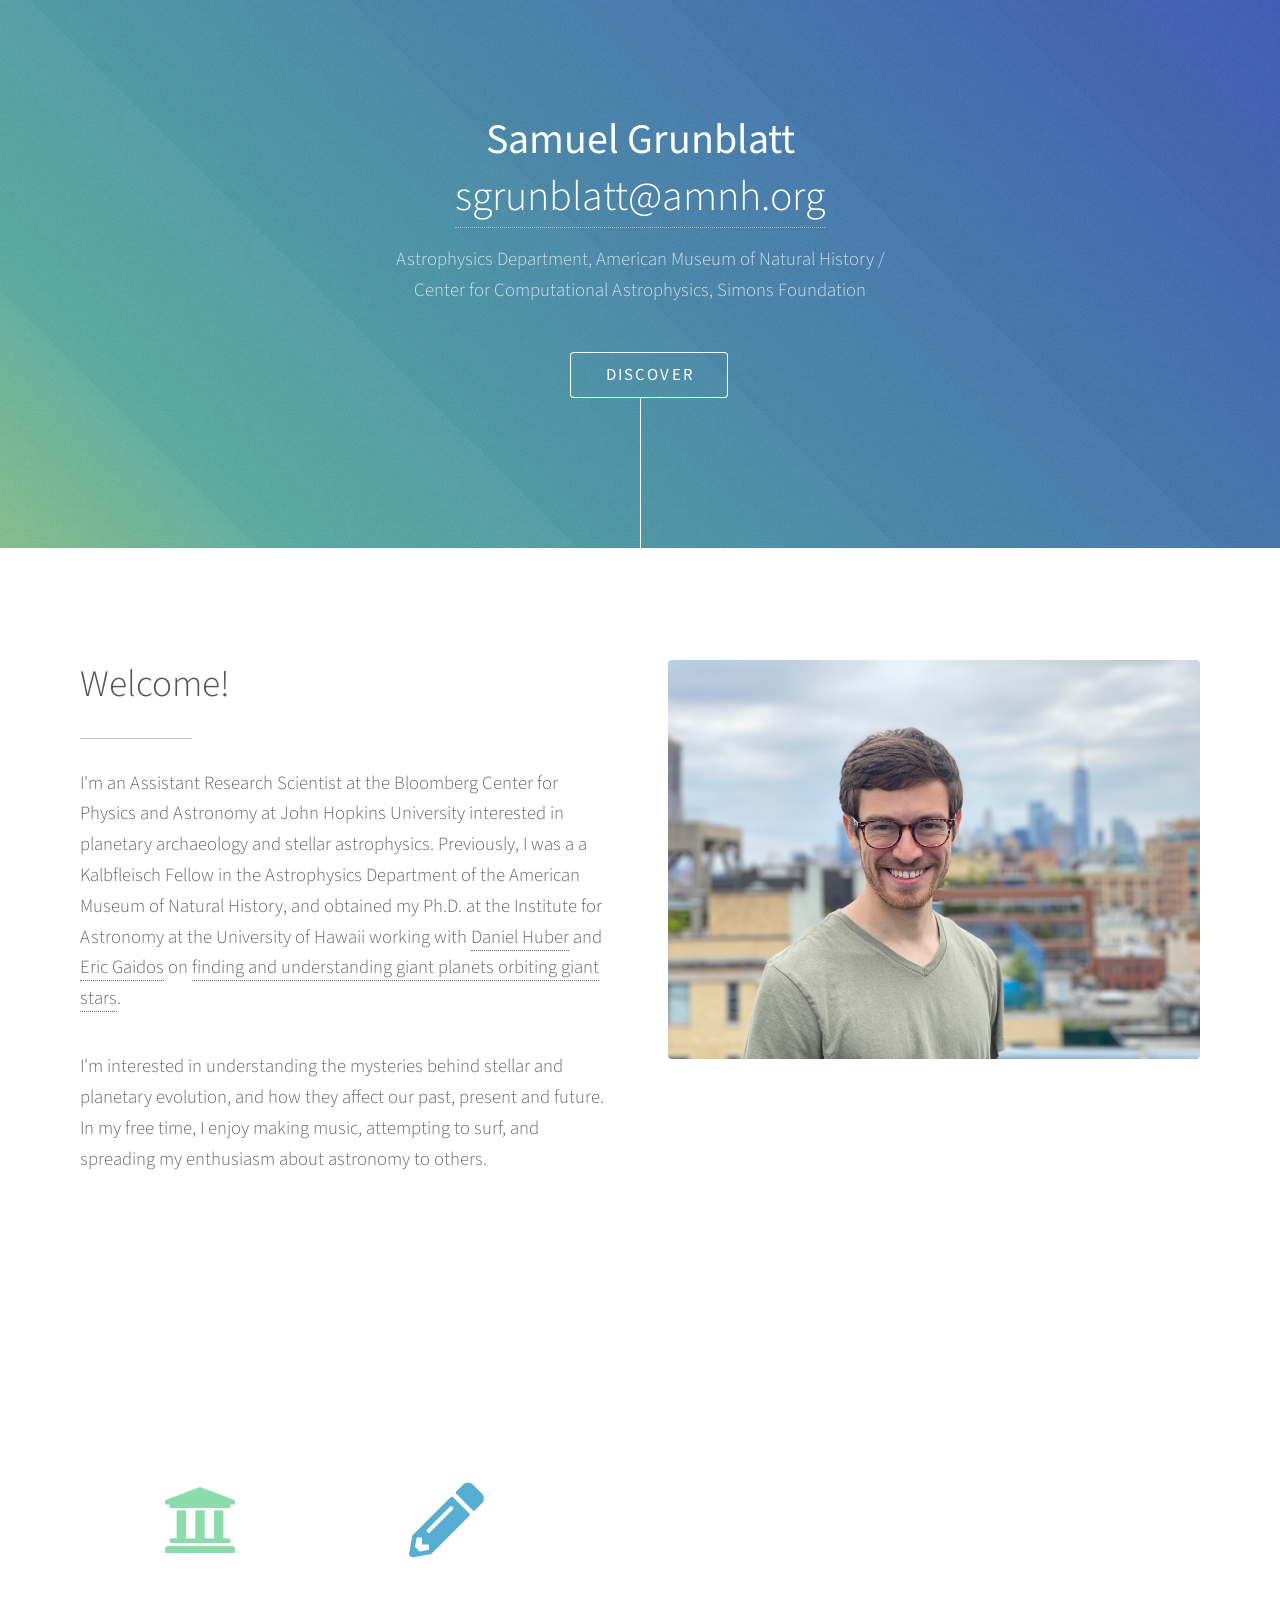
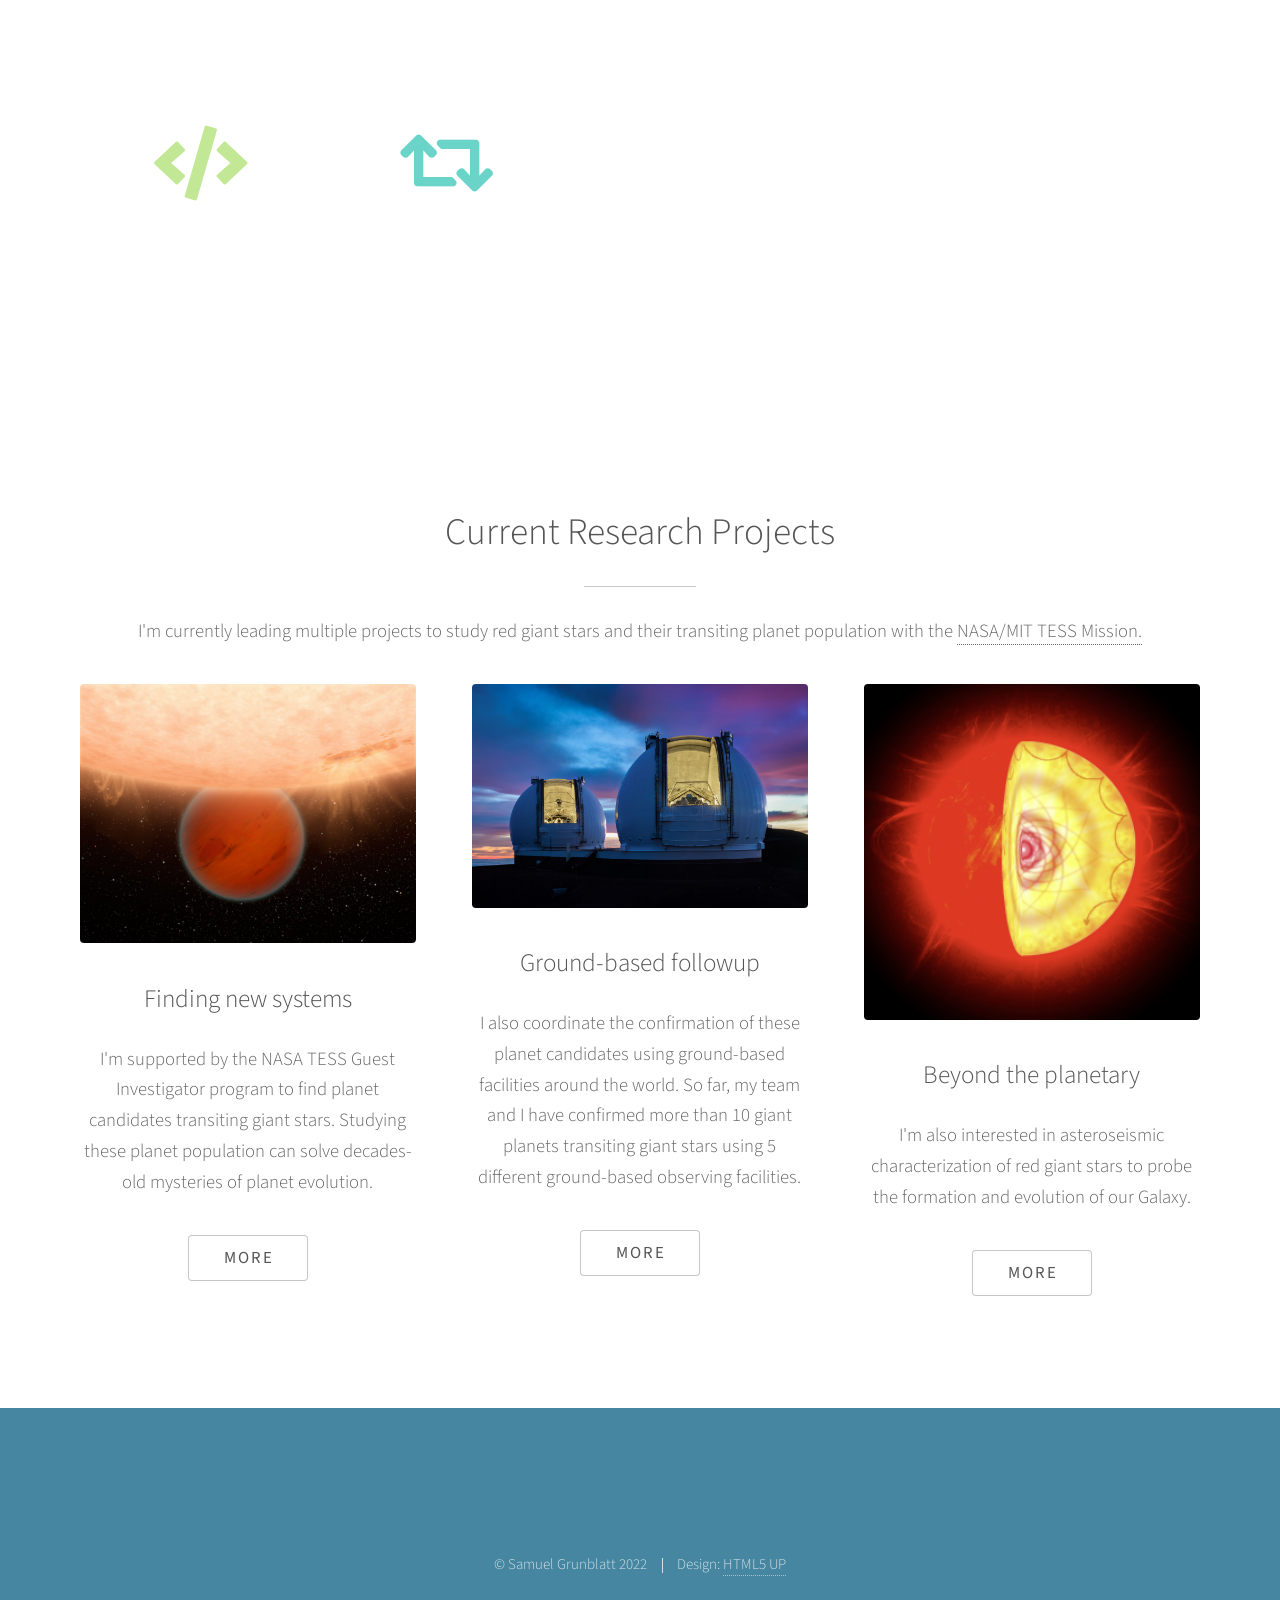
==== commit 410a6a86: "updated CV and main webpage" ====
--- a/index.html
+++ b/index.html
@@ -36,11 +36,10 @@
 							<header class="major">
 								<h2>Welcome!</h2>
 							</header>
-							I'm currently a Kalbfleisch
-				postdoctoral fellow at the American Museum of
-				Natural History Department of Astrophysics
+							I'm an Assistant Research Scientist at the Bloomberg Center for Physics and Astronomy at John Hopkins University
 				interested in planetary archaeology and
-				stellar astrophysics. Previously, I was a graduate student at the Institute
+				stellar astrophysics. Previously, I was a a Kalbfleisch Fellow in the Astrophysics Department of the American Museum
+			  of Natural History, and obtained my Ph.D. at the Institute
 	        for Astronomy at the University of Hawaii working with <a
 	        href="https://www.ifa.hawaii.edu/users/dhuber">Daniel Huber</a>
 	        and <a
@@ -105,7 +104,7 @@
 							<h3>Ground-based followup</h3>
 							<p>I also coordinate the confirmation of these planet candidates using ground-based facilities around the world. So far, my team and I have confirmed more than 10 giant planets transiting giant stars using 5 different ground-based observing facilities.</p>
 							<ul class="actions special">
-								<li><a href="https://ui.adsabs.harvard.edu/abs/2017AJ....154..254G/abstract" class="button">More</a></li>
+								<li><a href="https://ui.adsabs.harvard.edu/abs/2022AJ....163..120G/abstract" class="button">More</a></li>
 							</ul>
 						</div>
 						<div class="col-4 col-12-medium">
@@ -113,7 +112,7 @@
 							<h3>Beyond the planetary</h3>
 							<p>I'm also interested in asteroseismic characterization of red giant stars to probe the formation and evolution of our Galaxy. </p>
 							<ul class="actions special">
-								<li><a href="https://ui.adsabs.harvard.edu/abs/2021arXiv210510505G/abstract" class="button">More</a></li>
+								<li><a href="https://ui.adsabs.harvard.edu/abs/2021ApJ...916...88G/abstract" class="button">More</a></li>
 							</ul>
 						</div>
 					</div>
@@ -462,7 +461,7 @@
 					<li><a href="#" class="icon solid alt fa-envelope"><span class="label">Email</span></a></li>
 				</ul> -->
 				<ul class="copyright">
-					<li>&copy; Samuel Grunblatt 2021</li><li>Design: <a href="http://html5up.net">HTML5 UP</a></li>
+					<li>&copy; Samuel Grunblatt 2022</li><li>Design: <a href="http://html5up.net">HTML5 UP</a></li>
 				</ul>
 			</section>
 
--- a/assets/css/main.css
+++ b/assets/css/main.css
@@ -1,1374 +1,128 @@
-@import url("font-awesome.min.css");
-@import url("https://fonts.googleapis.com/css?family=Raleway:400,400italic,700,800");
+@import url("fontawesome-all.min.css");
+@import url("https://fonts.googleapis.com/css?family=Source+Sans+Pro:300,300italic,400,400italic");
 
 /*
-	Highlights by HTML5 UP
+	Photon by HTML5 UP
 	html5up.net | @ajlkn
 	Free for personal and commercial use under the CCA 3.0 license (html5up.net/license)
 */
 
-/* Reset */
-
-	html, body, div, span, applet, object, iframe, h1, h2, h3, h4, h5, h6, p, blockquote, pre, a, abbr, acronym, address, big, cite, code, del, dfn, em, img, ins, kbd, q, s, samp, small, strike, strong, sub, sup, tt, var, b, u, i, center, dl, dt, dd, ol, ul, li, fieldset, form, label, legend, table, caption, tbody, tfoot, thead, tr, th, td, article, aside, canvas, details, embed, figure, figcaption, footer, header, hgroup, menu, nav, output, ruby, section, summary, time, mark, audio, video {
-		margin: 0;
-		padding: 0;
-		border: 0;
-		font-size: 100%;
-		font: inherit;
-		vertical-align: baseline;
-	}
-
-	article, aside, details, figcaption, figure, footer, header, hgroup, menu, nav, section {
-		display: block;
-	}
-
-	body {
-		line-height: 1;
-	}
-
-	ol, ul {
-		list-style: none;
-	}
-
-	blockquote, q {
-		quotes: none;
-	}
+html, body, div, span, applet, object,
+iframe, h1, h2, h3, h4, h5, h6, p, blockquote,
+pre, a, abbr, acronym, address, big, cite,
+code, del, dfn, em, img, ins, kbd, q, s, samp,
+small, strike, strong, sub, sup, tt, var, b,
+u, i, center, dl, dt, dd, ol, ul, li, fieldset,
+form, label, legend, table, caption, tbody,
+tfoot, thead, tr, th, td, article, aside,
+canvas, details, embed, figure, figcaption,
+footer, header, hgroup, menu, nav, output, ruby,
+section, summary, time, mark, audio, video {
+	margin: 0;
+	padding: 0;
+	border: 0;
+	font-size: 100%;
+	font: inherit;
+	vertical-align: baseline;}
+
+article, aside, details, figcaption, figure,
+footer, header, hgroup, menu, nav, section {
+	display: block;}
+
+body {
+	line-height: 1;
+}
+
+ol, ul {
+	list-style: none;
+}
+
+blockquote, q {
+	quotes: none;
+}
 
 	blockquote:before, blockquote:after, q:before, q:after {
 		content: '';
 		content: none;
 	}
 
-	table {
-		border-collapse: collapse;
-		border-spacing: 0;
+table {
+	border-collapse: collapse;
+	border-spacing: 0;
+}
+
+body {
+	-webkit-text-size-adjust: none;
+}
+
+mark {
+	background-color: transparent;
+	color: inherit;
+}
+
+input::-moz-focus-inner {
+	border: 0;
+	padding: 0;
+}
+
+input, select, textarea {
+	-moz-appearance: none;
+	-webkit-appearance: none;
+	-ms-appearance: none;
+	appearance: none;
+}
+
+/* Basic */
+
+	html {
+		box-sizing: border-box;
+	}
+
+	*, *:before, *:after {
+		box-sizing: inherit;
 	}
 
 	body {
-		-webkit-text-size-adjust: none;
-	}
-
-/* Box Model */
-
-	*, *:before, *:after {
-		-moz-box-sizing: border-box;
-		-webkit-box-sizing: border-box;
-		box-sizing: border-box;
-	}
-
-/* Containers */
-
-	.container {
-		margin-left: auto;
-		margin-right: auto;
-	}
-
-	.container.\31 25\25 {
-		width: 100%;
-		max-width: 43.75em;
-		min-width: 35em;
-	}
-
-	.container.\37 5\25 {
-		width: 26.25em;
-	}
-
-	.container.\35 0\25 {
-		width: 17.5em;
-	}
-
-	.container.\32 5\25 {
-		width: 8.75em;
-	}
-
-	.container {
-		width: 35em;
-	}
-
-	@media screen and (max-width: 1680px) {
-
-		.container.\31 25\25 {
-			width: 100%;
-			max-width: 43.75em;
-			min-width: 35em;
-		}
-
-		.container.\37 5\25 {
-			width: 26.25em;
-		}
-
-		.container.\35 0\25 {
-			width: 17.5em;
-		}
-
-		.container.\32 5\25 {
-			width: 8.75em;
-		}
-
-		.container {
-			width: 35em;
-		}
-
-	}
-
-	@media screen and (max-width: 980px) {
-
-		.container.\31 25\25 {
-			width: 100%;
-			max-width: 100%;
-			min-width: 80%;
-		}
-
-		.container.\37 5\25 {
-			width: 60%;
-		}
-
-		.container.\35 0\25 {
-			width: 40%;
-		}
-
-		.container.\32 5\25 {
-			width: 20%;
-		}
-
-		.container {
-			width: 80%;
-		}
-
-	}
-
-	@media screen and (max-width: 736px) {
-
-		.container.\31 25\25 {
-			width: 100%;
-			max-width: 100%;
-			min-width: 80%;
-		}
-
-		.container.\37 5\25 {
-			width: 60%;
-		}
-
-		.container.\35 0\25 {
-			width: 40%;
-		}
-
-		.container.\32 5\25 {
-			width: 20%;
-		}
-
-		.container {
-			width: 80%;
-		}
-
-	}
-
-	@media screen and (max-width: 480px) {
-
-		.container.\31 25\25 {
-			width: 100%;
-			max-width: 125%;
-			min-width: 100%;
-		}
-
-		.container.\37 5\25 {
-			width: 75%;
-		}
-
-		.container.\35 0\25 {
-			width: 50%;
-		}
-
-		.container.\32 5\25 {
-			width: 25%;
-		}
-
-		.container {
-			width: 100%;
-		}
-
-	}
-
-/* Grid */
-
-	.row {
-		border-bottom: solid 1px transparent;
-		-moz-box-sizing: border-box;
-		-webkit-box-sizing: border-box;
-		box-sizing: border-box;
-	}
-
-	.row > * {
-		float: left;
-		-moz-box-sizing: border-box;
-		-webkit-box-sizing: border-box;
-		box-sizing: border-box;
-	}
-
-	.row:after, .row:before {
-		content: '';
-		display: block;
-		clear: both;
-		height: 0;
-	}
-
-	.row.uniform > * > :first-child {
-		margin-top: 0;
-	}
-
-	.row.uniform > * > :last-child {
-		margin-bottom: 0;
-	}
-
-	.row.\30 \25 > * {
-		padding: 0 0 0 0em;
-	}
-
-	.row.\30 \25 {
-		margin: 0 0 -1px 0em;
-	}
-
-	.row.uniform.\30 \25 > * {
-		padding: 0em 0 0 0em;
-	}
-
-	.row.uniform.\30 \25 {
-		margin: 0em 0 -1px 0em;
-	}
-
-	.row > * {
-		padding: 0 0 0 1.5em;
-	}
-
-	.row {
-		margin: 0 0 -1px -1.5em;
-	}
-
-	.row.uniform > * {
-		padding: 1.5em 0 0 1.5em;
-	}
-
-	.row.uniform {
-		margin: -1.5em 0 -1px -1.5em;
-	}
-
-	.row.\32 00\25 > * {
-		padding: 0 0 0 3em;
-	}
-
-	.row.\32 00\25 {
-		margin: 0 0 -1px -3em;
-	}
-
-	.row.uniform.\32 00\25 > * {
-		padding: 3em 0 0 3em;
-	}
-
-	.row.uniform.\32 00\25 {
-		margin: -3em 0 -1px -3em;
-	}
-
-	.row.\31 50\25 > * {
-		padding: 0 0 0 2.25em;
-	}
-
-	.row.\31 50\25 {
-		margin: 0 0 -1px -2.25em;
-	}
-
-	.row.uniform.\31 50\25 > * {
-		padding: 2.25em 0 0 2.25em;
-	}
-
-	.row.uniform.\31 50\25 {
-		margin: -2.25em 0 -1px -2.25em;
-	}
-
-	.row.\35 0\25 > * {
-		padding: 0 0 0 0.75em;
-	}
-
-	.row.\35 0\25 {
-		margin: 0 0 -1px -0.75em;
-	}
-
-	.row.uniform.\35 0\25 > * {
-		padding: 0.75em 0 0 0.75em;
-	}
-
-	.row.uniform.\35 0\25 {
-		margin: -0.75em 0 -1px -0.75em;
-	}
-
-	.row.\32 5\25 > * {
-		padding: 0 0 0 0.375em;
-	}
-
-	.row.\32 5\25 {
-		margin: 0 0 -1px -0.375em;
-	}
-
-	.row.uniform.\32 5\25 > * {
-		padding: 0.375em 0 0 0.375em;
-	}
-
-	.row.uniform.\32 5\25 {
-		margin: -0.375em 0 -1px -0.375em;
-	}
-
-	.\31 2u, .\31 2u\24 {
-		width: 100%;
-		clear: none;
-		margin-left: 0;
-	}
-
-	.\31 1u, .\31 1u\24 {
-		width: 91.6666666667%;
-		clear: none;
-		margin-left: 0;
-	}
-
-	.\31 0u, .\31 0u\24 {
-		width: 83.3333333333%;
-		clear: none;
-		margin-left: 0;
-	}
-
-	.\39 u, .\39 u\24 {
-		width: 75%;
-		clear: none;
-		margin-left: 0;
-	}
-
-	.\38 u, .\38 u\24 {
-		width: 66.6666666667%;
-		clear: none;
-		margin-left: 0;
-	}
-
-	.\37 u, .\37 u\24 {
-		width: 58.3333333333%;
-		clear: none;
-		margin-left: 0;
-	}
-
-	.\36 u, .\36 u\24 {
-		width: 50%;
-		clear: none;
-		margin-left: 0;
-	}
-
-	.\35 u, .\35 u\24 {
-		width: 41.6666666667%;
-		clear: none;
-		margin-left: 0;
-	}
-
-	.\34 u, .\34 u\24 {
-		width: 33.3333333333%;
-		clear: none;
-		margin-left: 0;
-	}
-
-	.\33 u, .\33 u\24 {
-		width: 25%;
-		clear: none;
-		margin-left: 0;
-	}
-
-	.\32 u, .\32 u\24 {
-		width: 16.6666666667%;
-		clear: none;
-		margin-left: 0;
-	}
-
-	.\31 u, .\31 u\24 {
-		width: 8.3333333333%;
-		clear: none;
-		margin-left: 0;
-	}
-
-	.\31 2u\24 + *,
-	.\31 1u\24 + *,
-	.\31 0u\24 + *,
-	.\39 u\24 + *,
-	.\38 u\24 + *,
-	.\37 u\24 + *,
-	.\36 u\24 + *,
-	.\35 u\24 + *,
-	.\34 u\24 + *,
-	.\33 u\24 + *,
-	.\32 u\24 + *,
-	.\31 u\24 + * {
-		clear: left;
-	}
-
-	.\-11u {
-		margin-left: 91.66667%;
-	}
-
-	.\-10u {
-		margin-left: 83.33333%;
-	}
-
-	.\-9u {
-		margin-left: 75%;
-	}
-
-	.\-8u {
-		margin-left: 66.66667%;
-	}
-
-	.\-7u {
-		margin-left: 58.33333%;
-	}
-
-	.\-6u {
-		margin-left: 50%;
-	}
-
-	.\-5u {
-		margin-left: 41.66667%;
-	}
-
-	.\-4u {
-		margin-left: 33.33333%;
-	}
-
-	.\-3u {
-		margin-left: 25%;
-	}
-
-	.\-2u {
-		margin-left: 16.66667%;
-	}
-
-	.\-1u {
-		margin-left: 8.33333%;
-	}
-
-	@media screen and (max-width: 1680px) {
-
-		.row > * {
-			padding: 0 0 0 1.5em;
-		}
-
-		.row {
-			margin: 0 0 -1px -1.5em;
-		}
-
-		.row.uniform > * {
-			padding: 1.5em 0 0 1.5em;
-		}
-
-		.row.uniform {
-			margin: -1.5em 0 -1px -1.5em;
-		}
-
-		.row.\32 00\25 > * {
-			padding: 0 0 0 3em;
-		}
-
-		.row.\32 00\25 {
-			margin: 0 0 -1px -3em;
-		}
-
-		.row.uniform.\32 00\25 > * {
-			padding: 3em 0 0 3em;
-		}
-
-		.row.uniform.\32 00\25 {
-			margin: -3em 0 -1px -3em;
-		}
-
-		.row.\31 50\25 > * {
-			padding: 0 0 0 2.25em;
-		}
-
-		.row.\31 50\25 {
-			margin: 0 0 -1px -2.25em;
-		}
-
-		.row.uniform.\31 50\25 > * {
-			padding: 2.25em 0 0 2.25em;
-		}
-
-		.row.uniform.\31 50\25 {
-			margin: -2.25em 0 -1px -2.25em;
-		}
-
-		.row.\35 0\25 > * {
-			padding: 0 0 0 0.75em;
-		}
-
-		.row.\35 0\25 {
-			margin: 0 0 -1px -0.75em;
-		}
-
-		.row.uniform.\35 0\25 > * {
-			padding: 0.75em 0 0 0.75em;
-		}
-
-		.row.uniform.\35 0\25 {
-			margin: -0.75em 0 -1px -0.75em;
-		}
-
-		.row.\32 5\25 > * {
-			padding: 0 0 0 0.375em;
-		}
-
-		.row.\32 5\25 {
-			margin: 0 0 -1px -0.375em;
-		}
-
-		.row.uniform.\32 5\25 > * {
-			padding: 0.375em 0 0 0.375em;
-		}
-
-		.row.uniform.\32 5\25 {
-			margin: -0.375em 0 -1px -0.375em;
-		}
-
-		.\31 2u\28large\29, .\31 2u\24\28large\29 {
-			width: 100%;
-			clear: none;
-			margin-left: 0;
-		}
-
-		.\31 1u\28large\29, .\31 1u\24\28large\29 {
-			width: 91.6666666667%;
-			clear: none;
-			margin-left: 0;
-		}
-
-		.\31 0u\28large\29, .\31 0u\24\28large\29 {
-			width: 83.3333333333%;
-			clear: none;
-			margin-left: 0;
-		}
-
-		.\39 u\28large\29, .\39 u\24\28large\29 {
-			width: 75%;
-			clear: none;
-			margin-left: 0;
-		}
-
-		.\38 u\28large\29, .\38 u\24\28large\29 {
-			width: 66.6666666667%;
-			clear: none;
-			margin-left: 0;
-		}
-
-		.\37 u\28large\29, .\37 u\24\28large\29 {
-			width: 58.3333333333%;
-			clear: none;
-			margin-left: 0;
-		}
-
-		.\36 u\28large\29, .\36 u\24\28large\29 {
-			width: 50%;
-			clear: none;
-			margin-left: 0;
-		}
-
-		.\35 u\28large\29, .\35 u\24\28large\29 {
-			width: 41.6666666667%;
-			clear: none;
-			margin-left: 0;
-		}
-
-		.\34 u\28large\29, .\34 u\24\28large\29 {
-			width: 33.3333333333%;
-			clear: none;
-			margin-left: 0;
-		}
-
-		.\33 u\28large\29, .\33 u\24\28large\29 {
-			width: 25%;
-			clear: none;
-			margin-left: 0;
-		}
-
-		.\32 u\28large\29, .\32 u\24\28large\29 {
-			width: 16.6666666667%;
-			clear: none;
-			margin-left: 0;
-		}
-
-		.\31 u\28large\29, .\31 u\24\28large\29 {
-			width: 8.3333333333%;
-			clear: none;
-			margin-left: 0;
-		}
-
-		.\31 2u\24\28large\29 + *,
-		.\31 1u\24\28large\29 + *,
-		.\31 0u\24\28large\29 + *,
-		.\39 u\24\28large\29 + *,
-		.\38 u\24\28large\29 + *,
-		.\37 u\24\28large\29 + *,
-		.\36 u\24\28large\29 + *,
-		.\35 u\24\28large\29 + *,
-		.\34 u\24\28large\29 + *,
-		.\33 u\24\28large\29 + *,
-		.\32 u\24\28large\29 + *,
-		.\31 u\24\28large\29 + * {
-			clear: left;
-		}
-
-		.\-11u\28large\29 {
-			margin-left: 91.66667%;
-		}
-
-		.\-10u\28large\29 {
-			margin-left: 83.33333%;
-		}
-
-		.\-9u\28large\29 {
-			margin-left: 75%;
-		}
-
-		.\-8u\28large\29 {
-			margin-left: 66.66667%;
-		}
-
-		.\-7u\28large\29 {
-			margin-left: 58.33333%;
-		}
-
-		.\-6u\28large\29 {
-			margin-left: 50%;
-		}
-
-		.\-5u\28large\29 {
-			margin-left: 41.66667%;
-		}
-
-		.\-4u\28large\29 {
-			margin-left: 33.33333%;
-		}
-
-		.\-3u\28large\29 {
-			margin-left: 25%;
-		}
-
-		.\-2u\28large\29 {
-			margin-left: 16.66667%;
-		}
-
-		.\-1u\28large\29 {
-			margin-left: 8.33333%;
-		}
-
-	}
-
-	@media screen and (max-width: 980px) {
-
-		.row > * {
-			padding: 0 0 0 1.5em;
-		}
-
-		.row {
-			margin: 0 0 -1px -1.5em;
-		}
-
-		.row.uniform > * {
-			padding: 1.5em 0 0 1.5em;
-		}
-
-		.row.uniform {
-			margin: -1.5em 0 -1px -1.5em;
-		}
-
-		.row.\32 00\25 > * {
-			padding: 0 0 0 3em;
-		}
-
-		.row.\32 00\25 {
-			margin: 0 0 -1px -3em;
-		}
-
-		.row.uniform.\32 00\25 > * {
-			padding: 3em 0 0 3em;
-		}
-
-		.row.uniform.\32 00\25 {
-			margin: -3em 0 -1px -3em;
-		}
-
-		.row.\31 50\25 > * {
-			padding: 0 0 0 2.25em;
-		}
-
-		.row.\31 50\25 {
-			margin: 0 0 -1px -2.25em;
-		}
-
-		.row.uniform.\31 50\25 > * {
-			padding: 2.25em 0 0 2.25em;
-		}
-
-		.row.uniform.\31 50\25 {
-			margin: -2.25em 0 -1px -2.25em;
-		}
-
-		.row.\35 0\25 > * {
-			padding: 0 0 0 0.75em;
-		}
-
-		.row.\35 0\25 {
-			margin: 0 0 -1px -0.75em;
-		}
-
-		.row.uniform.\35 0\25 > * {
-			padding: 0.75em 0 0 0.75em;
-		}
-
-		.row.uniform.\35 0\25 {
-			margin: -0.75em 0 -1px -0.75em;
-		}
-
-		.row.\32 5\25 > * {
-			padding: 0 0 0 0.375em;
-		}
-
-		.row.\32 5\25 {
-			margin: 0 0 -1px -0.375em;
-		}
-
-		.row.uniform.\32 5\25 > * {
-			padding: 0.375em 0 0 0.375em;
-		}
-
-		.row.uniform.\32 5\25 {
-			margin: -0.375em 0 -1px -0.375em;
-		}
-
-		.\31 2u\28medium\29, .\31 2u\24\28medium\29 {
-			width: 100%;
-			clear: none;
-			margin-left: 0;
-		}
-
-		.\31 1u\28medium\29, .\31 1u\24\28medium\29 {
-			width: 91.6666666667%;
-			clear: none;
-			margin-left: 0;
-		}
-
-		.\31 0u\28medium\29, .\31 0u\24\28medium\29 {
-			width: 83.3333333333%;
-			clear: none;
-			margin-left: 0;
-		}
-
-		.\39 u\28medium\29, .\39 u\24\28medium\29 {
-			width: 75%;
-			clear: none;
-			margin-left: 0;
-		}
-
-		.\38 u\28medium\29, .\38 u\24\28medium\29 {
-			width: 66.6666666667%;
-			clear: none;
-			margin-left: 0;
-		}
-
-		.\37 u\28medium\29, .\37 u\24\28medium\29 {
-			width: 58.3333333333%;
-			clear: none;
-			margin-left: 0;
-		}
-
-		.\36 u\28medium\29, .\36 u\24\28medium\29 {
-			width: 50%;
-			clear: none;
-			margin-left: 0;
-		}
-
-		.\35 u\28medium\29, .\35 u\24\28medium\29 {
-			width: 41.6666666667%;
-			clear: none;
-			margin-left: 0;
-		}
-
-		.\34 u\28medium\29, .\34 u\24\28medium\29 {
-			width: 33.3333333333%;
-			clear: none;
-			margin-left: 0;
-		}
-
-		.\33 u\28medium\29, .\33 u\24\28medium\29 {
-			width: 25%;
-			clear: none;
-			margin-left: 0;
-		}
-
-		.\32 u\28medium\29, .\32 u\24\28medium\29 {
-			width: 16.6666666667%;
-			clear: none;
-			margin-left: 0;
-		}
-
-		.\31 u\28medium\29, .\31 u\24\28medium\29 {
-			width: 8.3333333333%;
-			clear: none;
-			margin-left: 0;
-		}
-
-		.\31 2u\24\28medium\29 + *,
-		.\31 1u\24\28medium\29 + *,
-		.\31 0u\24\28medium\29 + *,
-		.\39 u\24\28medium\29 + *,
-		.\38 u\24\28medium\29 + *,
-		.\37 u\24\28medium\29 + *,
-		.\36 u\24\28medium\29 + *,
-		.\35 u\24\28medium\29 + *,
-		.\34 u\24\28medium\29 + *,
-		.\33 u\24\28medium\29 + *,
-		.\32 u\24\28medium\29 + *,
-		.\31 u\24\28medium\29 + * {
-			clear: left;
-		}
-
-		.\-11u\28medium\29 {
-			margin-left: 91.66667%;
-		}
-
-		.\-10u\28medium\29 {
-			margin-left: 83.33333%;
-		}
-
-		.\-9u\28medium\29 {
-			margin-left: 75%;
-		}
-
-		.\-8u\28medium\29 {
-			margin-left: 66.66667%;
-		}
-
-		.\-7u\28medium\29 {
-			margin-left: 58.33333%;
-		}
-
-		.\-6u\28medium\29 {
-			margin-left: 50%;
-		}
-
-		.\-5u\28medium\29 {
-			margin-left: 41.66667%;
-		}
-
-		.\-4u\28medium\29 {
-			margin-left: 33.33333%;
-		}
-
-		.\-3u\28medium\29 {
-			margin-left: 25%;
-		}
-
-		.\-2u\28medium\29 {
-			margin-left: 16.66667%;
-		}
-
-		.\-1u\28medium\29 {
-			margin-left: 8.33333%;
-		}
-
-	}
-
-	@media screen and (max-width: 736px) {
-
-		.row > * {
-			padding: 0 0 0 1em;
-		}
-
-		.row {
-			margin: 0 0 -1px -1em;
-		}
-
-		.row.uniform > * {
-			padding: 1em 0 0 1em;
-		}
-
-		.row.uniform {
-			margin: -1em 0 -1px -1em;
-		}
-
-		.row.\32 00\25 > * {
-			padding: 0 0 0 2em;
-		}
-
-		.row.\32 00\25 {
-			margin: 0 0 -1px -2em;
-		}
-
-		.row.uniform.\32 00\25 > * {
-			padding: 2em 0 0 2em;
-		}
-
-		.row.uniform.\32 00\25 {
-			margin: -2em 0 -1px -2em;
-		}
-
-		.row.\31 50\25 > * {
-			padding: 0 0 0 1.5em;
-		}
-
-		.row.\31 50\25 {
-			margin: 0 0 -1px -1.5em;
-		}
-
-		.row.uniform.\31 50\25 > * {
-			padding: 1.5em 0 0 1.5em;
-		}
-
-		.row.uniform.\31 50\25 {
-			margin: -1.5em 0 -1px -1.5em;
-		}
-
-		.row.\35 0\25 > * {
-			padding: 0 0 0 0.5em;
-		}
-
-		.row.\35 0\25 {
-			margin: 0 0 -1px -0.5em;
-		}
-
-		.row.uniform.\35 0\25 > * {
-			padding: 0.5em 0 0 0.5em;
-		}
-
-		.row.uniform.\35 0\25 {
-			margin: -0.5em 0 -1px -0.5em;
-		}
-
-		.row.\32 5\25 > * {
-			padding: 0 0 0 0.25em;
-		}
-
-		.row.\32 5\25 {
-			margin: 0 0 -1px -0.25em;
-		}
-
-		.row.uniform.\32 5\25 > * {
-			padding: 0.25em 0 0 0.25em;
-		}
-
-		.row.uniform.\32 5\25 {
-			margin: -0.25em 0 -1px -0.25em;
-		}
-
-		.\31 2u\28small\29, .\31 2u\24\28small\29 {
-			width: 100%;
-			clear: none;
-			margin-left: 0;
-		}
-
-		.\31 1u\28small\29, .\31 1u\24\28small\29 {
-			width: 91.6666666667%;
-			clear: none;
-			margin-left: 0;
-		}
-
-		.\31 0u\28small\29, .\31 0u\24\28small\29 {
-			width: 83.3333333333%;
-			clear: none;
-			margin-left: 0;
-		}
-
-		.\39 u\28small\29, .\39 u\24\28small\29 {
-			width: 75%;
-			clear: none;
-			margin-left: 0;
-		}
-
-		.\38 u\28small\29, .\38 u\24\28small\29 {
-			width: 66.6666666667%;
-			clear: none;
-			margin-left: 0;
-		}
-
-		.\37 u\28small\29, .\37 u\24\28small\29 {
-			width: 58.3333333333%;
-			clear: none;
-			margin-left: 0;
-		}
-
-		.\36 u\28small\29, .\36 u\24\28small\29 {
-			width: 50%;
-			clear: none;
-			margin-left: 0;
-		}
-
-		.\35 u\28small\29, .\35 u\24\28small\29 {
-			width: 41.6666666667%;
-			clear: none;
-			margin-left: 0;
-		}
-
-		.\34 u\28small\29, .\34 u\24\28small\29 {
-			width: 33.3333333333%;
-			clear: none;
-			margin-left: 0;
-		}
-
-		.\33 u\28small\29, .\33 u\24\28small\29 {
-			width: 25%;
-			clear: none;
-			margin-left: 0;
-		}
-
-		.\32 u\28small\29, .\32 u\24\28small\29 {
-			width: 16.6666666667%;
-			clear: none;
-			margin-left: 0;
-		}
-
-		.\31 u\28small\29, .\31 u\24\28small\29 {
-			width: 8.3333333333%;
-			clear: none;
-			margin-left: 0;
-		}
-
-		.\31 2u\24\28small\29 + *,
-		.\31 1u\24\28small\29 + *,
-		.\31 0u\24\28small\29 + *,
-		.\39 u\24\28small\29 + *,
-		.\38 u\24\28small\29 + *,
-		.\37 u\24\28small\29 + *,
-		.\36 u\24\28small\29 + *,
-		.\35 u\24\28small\29 + *,
-		.\34 u\24\28small\29 + *,
-		.\33 u\24\28small\29 + *,
-		.\32 u\24\28small\29 + *,
-		.\31 u\24\28small\29 + * {
-			clear: left;
-		}
-
-		.\-11u\28small\29 {
-			margin-left: 91.66667%;
-		}
-
-		.\-10u\28small\29 {
-			margin-left: 83.33333%;
-		}
-
-		.\-9u\28small\29 {
-			margin-left: 75%;
-		}
-
-		.\-8u\28small\29 {
-			margin-left: 66.66667%;
-		}
-
-		.\-7u\28small\29 {
-			margin-left: 58.33333%;
-		}
-
-		.\-6u\28small\29 {
-			margin-left: 50%;
-		}
-
-		.\-5u\28small\29 {
-			margin-left: 41.66667%;
-		}
-
-		.\-4u\28small\29 {
-			margin-left: 33.33333%;
-		}
-
-		.\-3u\28small\29 {
-			margin-left: 25%;
-		}
-
-		.\-2u\28small\29 {
-			margin-left: 16.66667%;
-		}
-
-		.\-1u\28small\29 {
-			margin-left: 8.33333%;
-		}
-
-	}
-
-	@media screen and (max-width: 480px) {
-
-		.row > * {
-			padding: 0 0 0 1em;
-		}
-
-		.row {
-			margin: 0 0 -1px -1em;
-		}
-
-		.row.uniform > * {
-			padding: 1em 0 0 1em;
-		}
-
-		.row.uniform {
-			margin: -1em 0 -1px -1em;
-		}
-
-		.row.\32 00\25 > * {
-			padding: 0 0 0 2em;
-		}
-
-		.row.\32 00\25 {
-			margin: 0 0 -1px -2em;
-		}
-
-		.row.uniform.\32 00\25 > * {
-			padding: 2em 0 0 2em;
-		}
-
-		.row.uniform.\32 00\25 {
-			margin: -2em 0 -1px -2em;
-		}
-
-		.row.\31 50\25 > * {
-			padding: 0 0 0 1.5em;
-		}
-
-		.row.\31 50\25 {
-			margin: 0 0 -1px -1.5em;
-		}
-
-		.row.uniform.\31 50\25 > * {
-			padding: 1.5em 0 0 1.5em;
-		}
-
-		.row.uniform.\31 50\25 {
-			margin: -1.5em 0 -1px -1.5em;
-		}
-
-		.row.\35 0\25 > * {
-			padding: 0 0 0 0.5em;
-		}
-
-		.row.\35 0\25 {
-			margin: 0 0 -1px -0.5em;
-		}
-
-		.row.uniform.\35 0\25 > * {
-			padding: 0.5em 0 0 0.5em;
-		}
-
-		.row.uniform.\35 0\25 {
-			margin: -0.5em 0 -1px -0.5em;
-		}
-
-		.row.\32 5\25 > * {
-			padding: 0 0 0 0.25em;
-		}
-
-		.row.\32 5\25 {
-			margin: 0 0 -1px -0.25em;
-		}
-
-		.row.uniform.\32 5\25 > * {
-			padding: 0.25em 0 0 0.25em;
-		}
-
-		.row.uniform.\32 5\25 {
-			margin: -0.25em 0 -1px -0.25em;
-		}
-
-		.\31 2u\28xsmall\29, .\31 2u\24\28xsmall\29 {
-			width: 100%;
-			clear: none;
-			margin-left: 0;
-		}
-
-		.\31 1u\28xsmall\29, .\31 1u\24\28xsmall\29 {
-			width: 91.6666666667%;
-			clear: none;
-			margin-left: 0;
-		}
-
-		.\31 0u\28xsmall\29, .\31 0u\24\28xsmall\29 {
-			width: 83.3333333333%;
-			clear: none;
-			margin-left: 0;
-		}
-
-		.\39 u\28xsmall\29, .\39 u\24\28xsmall\29 {
-			width: 75%;
-			clear: none;
-			margin-left: 0;
-		}
-
-		.\38 u\28xsmall\29, .\38 u\24\28xsmall\29 {
-			width: 66.6666666667%;
-			clear: none;
-			margin-left: 0;
-		}
-
-		.\37 u\28xsmall\29, .\37 u\24\28xsmall\29 {
-			width: 58.3333333333%;
-			clear: none;
-			margin-left: 0;
-		}
-
-		.\36 u\28xsmall\29, .\36 u\24\28xsmall\29 {
-			width: 50%;
-			clear: none;
-			margin-left: 0;
-		}
-
-		.\35 u\28xsmall\29, .\35 u\24\28xsmall\29 {
-			width: 41.6666666667%;
-			clear: none;
-			margin-left: 0;
-		}
-
-		.\34 u\28xsmall\29, .\34 u\24\28xsmall\29 {
-			width: 33.3333333333%;
-			clear: none;
-			margin-left: 0;
-		}
-
-		.\33 u\28xsmall\29, .\33 u\24\28xsmall\29 {
-			width: 25%;
-			clear: none;
-			margin-left: 0;
-		}
-
-		.\32 u\28xsmall\29, .\32 u\24\28xsmall\29 {
-			width: 16.6666666667%;
-			clear: none;
-			margin-left: 0;
-		}
-
-		.\31 u\28xsmall\29, .\31 u\24\28xsmall\29 {
-			width: 8.3333333333%;
-			clear: none;
-			margin-left: 0;
-		}
-
-		.\31 2u\24\28xsmall\29 + *,
-		.\31 1u\24\28xsmall\29 + *,
-		.\31 0u\24\28xsmall\29 + *,
-		.\39 u\24\28xsmall\29 + *,
-		.\38 u\24\28xsmall\29 + *,
-		.\37 u\24\28xsmall\29 + *,
-		.\36 u\24\28xsmall\29 + *,
-		.\35 u\24\28xsmall\29 + *,
-		.\34 u\24\28xsmall\29 + *,
-		.\33 u\24\28xsmall\29 + *,
-		.\32 u\24\28xsmall\29 + *,
-		.\31 u\24\28xsmall\29 + * {
-			clear: left;
-		}
-
-		.\-11u\28xsmall\29 {
-			margin-left: 91.66667%;
-		}
-
-		.\-10u\28xsmall\29 {
-			margin-left: 83.33333%;
-		}
-
-		.\-9u\28xsmall\29 {
-			margin-left: 75%;
-		}
-
-		.\-8u\28xsmall\29 {
-			margin-left: 66.66667%;
-		}
-
-		.\-7u\28xsmall\29 {
-			margin-left: 58.33333%;
-		}
-
-		.\-6u\28xsmall\29 {
-			margin-left: 50%;
-		}
-
-		.\-5u\28xsmall\29 {
-			margin-left: 41.66667%;
-		}
-
-		.\-4u\28xsmall\29 {
-			margin-left: 33.33333%;
-		}
-
-		.\-3u\28xsmall\29 {
-			margin-left: 25%;
-		}
-
-		.\-2u\28xsmall\29 {
-			margin-left: 16.66667%;
-		}
-
-		.\-1u\28xsmall\29 {
-			margin-left: 8.33333%;
-		}
-
-	}
-
-/* Basic */
-
-	html {
-		background-color: #313a3d;
-		background-attachment: fixed,						fixed;
-		background-image: url("images/overlay.png"), url("../../images/bg.jpg");
-		background-position: top left,					center center;
-		background-repeat: repeat,						none;
-		background-size: auto,						cover;
-	}
-
-	html.is-loading body *, html.is-loading body *:before, html.is-loading body *:after {
-		-moz-animation: none !important;
-		-webkit-animation: none !important;
-		-ms-animation: none !important;
-		animation: none !important;
-		-moz-transition: none !important;
-		-webkit-transition: none !important;
-		-ms-transition: none !important;
-		transition: none !important;
-	}
-
-	html.is-touch {
-		height: 100vh;
-		overflow: hidden;
-	}
-
-		html.is-touch #wrapper {
-			-webkit-backface-visibility: hidden;
-			-webkit-overflow-scrolling: touch;
-			-webkit-transform: translate3d(0, 0, 0);
-			height: 100vh;
-			overflow: auto;
+		background: #fff;
+	}
+
+		body.is-preload *, body.is-preload *:before, body.is-preload *:after {
+			-moz-animation: none !important;
+			-webkit-animation: none !important;
+			-ms-animation: none !important;
+			animation: none !important;
+			-moz-transition: none !important;
+			-webkit-transition: none !important;
+			-ms-transition: none !important;
+			transition: none !important;
 		}
 
 	body, input, select, textarea {
-		color: #6f7577;
-		font-family: "Raleway", "Helvetica", sans-serif;
-		font-size: 15pt;
-		font-weight: 400;
-		line-height: 1.75em;
+		color: #666;
+		font-family: "Source Sans Pro", Helvetica, sans-serif;
+		font-size: 16pt;
+		font-weight: 300;
+		line-height: 1.65em;
 	}
 
 	a {
-		-moz-transition: color 0.2s ease-in-out, border-bottom-color 0.2s ease-in-out;
-		-webkit-transition: color 0.2s ease-in-out, border-bottom-color 0.2s ease-in-out;
-		-ms-transition: color 0.2s ease-in-out, border-bottom-color 0.2s ease-in-out;
-		transition: color 0.2s ease-in-out, border-bottom-color 0.2s ease-in-out;
-		border-bottom: dotted 1px;
-		color: #8cd1a8;
+		-moz-transition: color 0.2s ease-in-out, border-color 0.2s ease-in-out;
+		-webkit-transition: color 0.2s ease-in-out, border-color 0.2s ease-in-out;
+		-ms-transition: color 0.2s ease-in-out, border-color 0.2s ease-in-out;
+		transition: color 0.2s ease-in-out, border-color 0.2s ease-in-out;
+		border-bottom: dotted 1px #666;
+		color: inherit;
 		text-decoration: none;
 	}
 
 		a:hover {
 			border-bottom-color: transparent !important;
-			color: #8cd1a8 !important;
-			text-decoration: none;
+			color: #6bd4c8;
 		}
 
 	strong, b {
-		color: #61686b;
-		font-weight: 700;
+		color: #555;
+		font-weight: 400;
 	}
 
 	em, i {
@@ -1380,12 +134,9 @@
 	}
 
 	h1, h2, h3, h4, h5, h6 {
-		color: #61686b;
-		font-weight: 800;
-		letter-spacing: 0.075em;
+		color: #555;
 		line-height: 1em;
 		margin: 0 0 1em 0;
-		text-transform: uppercase;
 	}
 
 		h1 a, h2 a, h3 a, h4 a, h5 a, h6 a {
@@ -1393,23 +144,28 @@
 			text-decoration: none;
 		}
 
+	h1 {
+		font-size: 2.25em;
+		line-height: 1.35em;
+	}
+
 	h2 {
-		font-size: 1.75em;
+		font-size: 2em;
+		line-height: 1.35em;
+	}
+
+	h3 {
+		font-size: 1.35em;
 		line-height: 1.5em;
 	}
 
-	h3 {
-		font-size: 1em;
+	h4 {
+		font-size: 1.25em;
 		line-height: 1.5em;
 	}
 
-	h4 {
+	h5 {
 		font-size: 0.9em;
-		line-height: 1.5em;
-	}
-
-	h5 {
-		font-size: 0.8em;
 		line-height: 1.5em;
 	}
 
@@ -1432,7 +188,7 @@
 
 	hr {
 		border: 0;
-		border-bottom: solid 1px #dddddd;
+		border-bottom: solid 1px rgba(144, 144, 144, 0.5);
 		margin: 2em 0;
 	}
 
@@ -1441,14 +197,16 @@
 		}
 
 	blockquote {
-		border-left: solid 6px #dddddd;
+		border-left: solid 4px rgba(144, 144, 144, 0.5);
 		font-style: italic;
 		margin: 0 0 2em 0;
-		padding: 0.5em 0 0.5em 1.5em;
+		padding: 0.5em 0 0.5em 2em;
 	}
 
 	code {
 		background: rgba(144, 144, 144, 0.075);
+		border-radius: 4px;
+		border: solid 1px rgba(144, 144, 144, 0.5);
 		font-family: "Courier New", monospace;
 		font-size: 0.9em;
 		margin: 0 0.25em;
@@ -1481,396 +239,1767 @@
 		text-align: right;
 	}
 
-/* Loader */
-
-	@-moz-keyframes spinner-show {
-		0% {
-			opacity: 0;
-		}
-
-		100% {
-			opacity: 1;
-		}
-	}
-
-	@-webkit-keyframes spinner-show {
-		0% {
-			opacity: 0;
-		}
-
-		100% {
-			opacity: 1;
-		}
-	}
-
-	@-ms-keyframes spinner-show {
-		0% {
-			opacity: 0;
-		}
-
-		100% {
-			opacity: 1;
-		}
-	}
-
-	@keyframes spinner-show {
-		0% {
-			opacity: 0;
-		}
-
-		100% {
-			opacity: 1;
-		}
-	}
-
-	@-moz-keyframes spinner-hide {
-		0% {
-			color: #454d50;
-			z-index: 10001;
-			-moz-transform: scale(1) rotate(0deg);
-			-webkit-transform: scale(1) rotate(0deg);
-			-ms-transform: scale(1) rotate(0deg);
-			transform: scale(1) rotate(0deg);
-		}
-
-		99% {
-			color: #313a3d;
-			z-index: 10001;
-			-moz-transform: scale(0.5) rotate(360deg);
-			-webkit-transform: scale(0.5) rotate(360deg);
-			-ms-transform: scale(0.5) rotate(360deg);
-			transform: scale(0.5) rotate(360deg);
-		}
-
-		100% {
-			color: #313a3d;
-			z-index: -1;
-			-moz-transform: scale(0) rotate(360deg);
-			-webkit-transform: scale(0) rotate(360deg);
-			-ms-transform: scale(0) rotate(360deg);
-			transform: scale(0) rotate(360deg);
-		}
-	}
-
-	@-webkit-keyframes spinner-hide {
-		0% {
-			color: #454d50;
-			z-index: 10001;
-			-moz-transform: scale(1) rotate(0deg);
-			-webkit-transform: scale(1) rotate(0deg);
-			-ms-transform: scale(1) rotate(0deg);
-			transform: scale(1) rotate(0deg);
-		}
-
-		99% {
-			color: #313a3d;
-			z-index: 10001;
-			-moz-transform: scale(0.5) rotate(360deg);
-			-webkit-transform: scale(0.5) rotate(360deg);
-			-ms-transform: scale(0.5) rotate(360deg);
-			transform: scale(0.5) rotate(360deg);
-		}
-
-		100% {
-			color: #313a3d;
-			z-index: -1;
-			-moz-transform: scale(0) rotate(360deg);
-			-webkit-transform: scale(0) rotate(360deg);
-			-ms-transform: scale(0) rotate(360deg);
-			transform: scale(0) rotate(360deg);
-		}
-	}
-
-	@-ms-keyframes spinner-hide {
-		0% {
-			color: #454d50;
-			z-index: 10001;
-			-moz-transform: scale(1) rotate(0deg);
-			-webkit-transform: scale(1) rotate(0deg);
-			-ms-transform: scale(1) rotate(0deg);
-			transform: scale(1) rotate(0deg);
-		}
-
-		99% {
-			color: #313a3d;
-			z-index: 10001;
-			-moz-transform: scale(0.5) rotate(360deg);
-			-webkit-transform: scale(0.5) rotate(360deg);
-			-ms-transform: scale(0.5) rotate(360deg);
-			transform: scale(0.5) rotate(360deg);
-		}
-
-		100% {
-			color: #313a3d;
-			z-index: -1;
-			-moz-transform: scale(0) rotate(360deg);
-			-webkit-transform: scale(0) rotate(360deg);
-			-ms-transform: scale(0) rotate(360deg);
-			transform: scale(0) rotate(360deg);
-		}
-	}
-
-	@keyframes spinner-hide {
-		0% {
-			color: #454d50;
-			z-index: 10001;
-			-moz-transform: scale(1) rotate(0deg);
-			-webkit-transform: scale(1) rotate(0deg);
-			-ms-transform: scale(1) rotate(0deg);
-			transform: scale(1) rotate(0deg);
-		}
-
-		99% {
-			color: #313a3d;
-			z-index: 10001;
-			-moz-transform: scale(0.5) rotate(360deg);
-			-webkit-transform: scale(0.5) rotate(360deg);
-			-ms-transform: scale(0.5) rotate(360deg);
-			transform: scale(0.5) rotate(360deg);
-		}
-
-		100% {
-			color: #313a3d;
-			z-index: -1;
-			-moz-transform: scale(0) rotate(360deg);
-			-webkit-transform: scale(0) rotate(360deg);
-			-ms-transform: scale(0) rotate(360deg);
-			transform: scale(0) rotate(360deg);
-		}
-	}
-
-	@-moz-keyframes spinner-rotate {
-		0% {
-			-moz-transform: scale(1) rotate(0deg);
-			-webkit-transform: scale(1) rotate(0deg);
-			-ms-transform: scale(1) rotate(0deg);
-			transform: scale(1) rotate(0deg);
-		}
-
-		100% {
-			-moz-transform: scale(1) rotate(360deg);
-			-webkit-transform: scale(1) rotate(360deg);
-			-ms-transform: scale(1) rotate(360deg);
-			transform: scale(1) rotate(360deg);
-		}
-	}
-
-	@-webkit-keyframes spinner-rotate {
-		0% {
-			-moz-transform: scale(1) rotate(0deg);
-			-webkit-transform: scale(1) rotate(0deg);
-			-ms-transform: scale(1) rotate(0deg);
-			transform: scale(1) rotate(0deg);
-		}
-
-		100% {
-			-moz-transform: scale(1) rotate(360deg);
-			-webkit-transform: scale(1) rotate(360deg);
-			-ms-transform: scale(1) rotate(360deg);
-			transform: scale(1) rotate(360deg);
-		}
-	}
-
-	@-ms-keyframes spinner-rotate {
-		0% {
-			-moz-transform: scale(1) rotate(0deg);
-			-webkit-transform: scale(1) rotate(0deg);
-			-ms-transform: scale(1) rotate(0deg);
-			transform: scale(1) rotate(0deg);
-		}
-
-		100% {
-			-moz-transform: scale(1) rotate(360deg);
-			-webkit-transform: scale(1) rotate(360deg);
-			-ms-transform: scale(1) rotate(360deg);
-			transform: scale(1) rotate(360deg);
-		}
-	}
-
-	@keyframes spinner-rotate {
-		0% {
-			-moz-transform: scale(1) rotate(0deg);
-			-webkit-transform: scale(1) rotate(0deg);
-			-ms-transform: scale(1) rotate(0deg);
-			transform: scale(1) rotate(0deg);
-		}
-
-		100% {
-			-moz-transform: scale(1) rotate(360deg);
-			-webkit-transform: scale(1) rotate(360deg);
-			-ms-transform: scale(1) rotate(360deg);
-			transform: scale(1) rotate(360deg);
-		}
-	}
-
-	@-moz-keyframes overlay-hide {
-		0% {
-			opacity: 1;
-			z-index: 10000;
-		}
-
-		15% {
-			opacity: 1;
-			z-index: 10000;
-		}
-
-		99% {
-			opacity: 0;
-			z-index: 10000;
-		}
-
-		100% {
-			opacity: 0;
-			z-index: -1;
-		}
-	}
-
-	@-webkit-keyframes overlay-hide {
-		0% {
-			opacity: 1;
-			z-index: 10000;
-		}
-
-		15% {
-			opacity: 1;
-			z-index: 10000;
-		}
-
-		99% {
-			opacity: 0;
-			z-index: 10000;
-		}
-
-		100% {
-			opacity: 0;
-			z-index: -1;
-		}
-	}
-
-	@-ms-keyframes overlay-hide {
-		0% {
-			opacity: 1;
-			z-index: 10000;
-		}
-
-		15% {
-			opacity: 1;
-			z-index: 10000;
-		}
-
-		99% {
-			opacity: 0;
-			z-index: 10000;
-		}
-
-		100% {
-			opacity: 0;
-			z-index: -1;
-		}
-	}
-
-	@keyframes overlay-hide {
-		0% {
-			opacity: 1;
-			z-index: 10000;
-		}
-
-		15% {
-			opacity: 1;
-			z-index: 10000;
-		}
-
-		99% {
-			opacity: 0;
-			z-index: 10000;
-		}
-
-		100% {
-			opacity: 0;
-			z-index: -1;
-		}
-	}
-
-	html body {
-		text-decoration: none;
-	}
-
-		html body:before {
-			-moz-osx-font-smoothing: grayscale;
-			-webkit-font-smoothing: antialiased;
-			font-family: FontAwesome;
-			font-style: normal;
-			font-weight: normal;
-			text-transform: none !important;
-		}
-
-		html body:before {
-			-moz-animation: spinner-show 1.5s 1 0.25s ease forwards, spinner-hide 0.25s ease-in-out forwards !important;
-			-webkit-animation: spinner-show 1.5s 1 0.25s ease forwards, spinner-hide 0.25s ease-in-out forwards !important;
-			-ms-animation: spinner-show 1.5s 1 0.25s ease forwards, spinner-hide 0.25s ease-in-out forwards !important;
-			animation: spinner-show 1.5s 1 0.25s ease forwards, spinner-hide 0.25s ease-in-out forwards !important;
-			-moz-transform-origin: 50% 50%;
-			-webkit-transform-origin: 50% 50%;
-			-ms-transform-origin: 50% 50%;
-			transform-origin: 50% 50%;
-			color: #454d50;
-			content: '\f1ce';
-			cursor: default;
-			display: block;
-			font-size: 2em;
-			height: 2em;
-			left: 50%;
-			opacity: 0;
-			line-height: 2em;
-			margin: -1em 0 0 -1em;
-			position: fixed;
-			text-align: center;
-			top: 50%;
-			width: 2em;
-			z-index: -1;
-		}
-
-		html body:after {
-			-moz-animation: overlay-hide 1s ease-in forwards !important;
-			-webkit-animation: overlay-hide 1s ease-in forwards !important;
-			-ms-animation: overlay-hide 1s ease-in forwards !important;
-			animation: overlay-hide 1s ease-in forwards !important;
-			background: #313a3d;
-			content: '';
-			display: block;
-			height: 100%;
-			left: 0;
-			opacity: 0;
-			position: fixed;
-			top: 0;
+/* Container */
+
+	.container {
+		margin: 0 auto;
+		max-width: calc(100% - 4em);
+		width: 60em;
+	}
+
+		.container.xsmall {
+			width: 15em;
+		}
+
+		.container.small {
+			width: 30em;
+		}
+
+		.container.medium {
+			width: 45em;
+		}
+
+		.container.large {
+			width: 75em;
+		}
+
+		.container.xlarge {
+			width: 90em;
+		}
+
+		.container.max {
 			width: 100%;
-			z-index: -1;
-		}
-
-	html.is-loading body:before {
-		-moz-animation: spinner-show 1.5s 1 0.25s ease forwards, spinner-rotate 0.75s infinite linear !important;
-		-webkit-animation: spinner-show 1.5s 1 0.25s ease forwards, spinner-rotate 0.75s infinite linear !important;
-		-ms-animation: spinner-show 1.5s 1 0.25s ease forwards, spinner-rotate 0.75s infinite linear !important;
-		animation: spinner-show 1.5s 1 0.25s ease forwards, spinner-rotate 0.75s infinite linear !important;
-		z-index: 10001;
-	}
-
-	html.is-loading body:after {
-		-moz-animation: none !important;
-		-webkit-animation: none !important;
-		-ms-animation: none !important;
-		animation: none !important;
-		opacity: 1;
-		z-index: 10000;
-	}
-
-	@media (-webkit-min-device-pixel-ratio: 2) {
-
-		html body:before {
-			line-height: 2.025em;
-		}
-
-	}
+		}
+
+		@media screen and (max-width: 980px) {
+
+			.container {
+				max-width: 100% !important;
+				width: 100% !important;
+			}
+
+		}
+
+		@media screen and (max-width: 480px) {
+
+			.container {
+				max-width: calc(100% - 3em);
+			}
+
+		}
+
+/* Row */
+
+	.row {
+		display: flex;
+		flex-wrap: wrap;
+		box-sizing: border-box;
+		align-items: stretch;
+	}
+
+		.row > * {
+			box-sizing: border-box;
+		}
+
+		.row.gtr-uniform > * > :last-child {
+			margin-bottom: 0;
+		}
+
+		.row.aln-left {
+			justify-content: flex-start;
+		}
+
+		.row.aln-center {
+			justify-content: center;
+		}
+
+		.row.aln-right {
+			justify-content: flex-end;
+		}
+
+		.row.aln-top {
+			align-items: flex-start;
+		}
+
+		.row.aln-middle {
+			align-items: center;
+		}
+
+		.row.aln-bottom {
+			align-items: flex-end;
+		}
+
+		.row > .imp {
+			order: -1;
+		}
+
+		.row > .col-1 {
+			width: 8.33333%;
+		}
+
+		.row > .off-1 {
+			margin-left: 8.33333%;
+		}
+
+		.row > .col-2 {
+			width: 16.66667%;
+		}
+
+		.row > .off-2 {
+			margin-left: 16.66667%;
+		}
+
+		.row > .col-3 {
+			width: 25%;
+		}
+
+		.row > .off-3 {
+			margin-left: 25%;
+		}
+
+		.row > .col-4 {
+			width: 33.33333%;
+		}
+
+		.row > .off-4 {
+			margin-left: 33.33333%;
+		}
+
+		.row > .col-5 {
+			width: 41.66667%;
+		}
+
+		.row > .off-5 {
+			margin-left: 41.66667%;
+		}
+
+		.row > .col-6 {
+			width: 50%;
+		}
+
+		.row > .off-6 {
+			margin-left: 50%;
+		}
+
+		.row > .col-7 {
+			width: 58.33333%;
+		}
+
+		.row > .off-7 {
+			margin-left: 58.33333%;
+		}
+
+		.row > .col-8 {
+			width: 66.66667%;
+		}
+
+		.row > .off-8 {
+			margin-left: 66.66667%;
+		}
+
+		.row > .col-9 {
+			width: 75%;
+		}
+
+		.row > .off-9 {
+			margin-left: 75%;
+		}
+
+		.row > .col-10 {
+			width: 83.33333%;
+		}
+
+		.row > .off-10 {
+			margin-left: 83.33333%;
+		}
+
+		.row > .col-11 {
+			width: 91.66667%;
+		}
+
+		.row > .off-11 {
+			margin-left: 91.66667%;
+		}
+
+		.row > .col-12 {
+			width: 100%;
+		}
+
+		.row > .off-12 {
+			margin-left: 100%;
+		}
+
+		.row.gtr-0 {
+			margin-top: 0;
+			margin-left: 0em;
+		}
+
+			.row.gtr-0 > * {
+				padding: 0 0 0 0em;
+			}
+
+			.row.gtr-0.gtr-uniform {
+				margin-top: 0em;
+			}
+
+				.row.gtr-0.gtr-uniform > * {
+					padding-top: 0em;
+				}
+
+		.row.gtr-25 {
+			margin-top: 0;
+			margin-left: -0.5em;
+		}
+
+			.row.gtr-25 > * {
+				padding: 0 0 0 0.5em;
+			}
+
+			.row.gtr-25.gtr-uniform {
+				margin-top: -0.5em;
+			}
+
+				.row.gtr-25.gtr-uniform > * {
+					padding-top: 0.5em;
+				}
+
+		.row.gtr-50 {
+			margin-top: 0;
+			margin-left: -1em;
+		}
+
+			.row.gtr-50 > * {
+				padding: 0 0 0 1em;
+			}
+
+			.row.gtr-50.gtr-uniform {
+				margin-top: -1em;
+			}
+
+				.row.gtr-50.gtr-uniform > * {
+					padding-top: 1em;
+				}
+
+		.row {
+			margin-top: 0;
+			margin-left: -2em;
+		}
+
+			.row > * {
+				padding: 0 0 0 2em;
+			}
+
+			.row.gtr-uniform {
+				margin-top: -2em;
+			}
+
+				.row.gtr-uniform > * {
+					padding-top: 2em;
+				}
+
+		.row.gtr-150 {
+			margin-top: 0;
+			margin-left: -3em;
+		}
+
+			.row.gtr-150 > * {
+				padding: 0 0 0 3em;
+			}
+
+			.row.gtr-150.gtr-uniform {
+				margin-top: -3em;
+			}
+
+				.row.gtr-150.gtr-uniform > * {
+					padding-top: 3em;
+				}
+
+		.row.gtr-200 {
+			margin-top: 0;
+			margin-left: -4em;
+		}
+
+			.row.gtr-200 > * {
+				padding: 0 0 0 4em;
+			}
+
+			.row.gtr-200.gtr-uniform {
+				margin-top: -4em;
+			}
+
+				.row.gtr-200.gtr-uniform > * {
+					padding-top: 4em;
+				}
+
+		@media screen and (max-width: 1680px) {
+
+			.row {
+				display: flex;
+				flex-wrap: wrap;
+				box-sizing: border-box;
+				align-items: stretch;
+			}
+
+				.row > * {
+					box-sizing: border-box;
+				}
+
+				.row.gtr-uniform > * > :last-child {
+					margin-bottom: 0;
+				}
+
+				.row.aln-left {
+					justify-content: flex-start;
+				}
+
+				.row.aln-center {
+					justify-content: center;
+				}
+
+				.row.aln-right {
+					justify-content: flex-end;
+				}
+
+				.row.aln-top {
+					align-items: flex-start;
+				}
+
+				.row.aln-middle {
+					align-items: center;
+				}
+
+				.row.aln-bottom {
+					align-items: flex-end;
+				}
+
+				.row > .imp-xlarge {
+					order: -1;
+				}
+
+				.row > .col-1-xlarge {
+					width: 8.33333%;
+				}
+
+				.row > .off-1-xlarge {
+					margin-left: 8.33333%;
+				}
+
+				.row > .col-2-xlarge {
+					width: 16.66667%;
+				}
+
+				.row > .off-2-xlarge {
+					margin-left: 16.66667%;
+				}
+
+				.row > .col-3-xlarge {
+					width: 25%;
+				}
+
+				.row > .off-3-xlarge {
+					margin-left: 25%;
+				}
+
+				.row > .col-4-xlarge {
+					width: 33.33333%;
+				}
+
+				.row > .off-4-xlarge {
+					margin-left: 33.33333%;
+				}
+
+				.row > .col-5-xlarge {
+					width: 41.66667%;
+				}
+
+				.row > .off-5-xlarge {
+					margin-left: 41.66667%;
+				}
+
+				.row > .col-6-xlarge {
+					width: 50%;
+				}
+
+				.row > .off-6-xlarge {
+					margin-left: 50%;
+				}
+
+				.row > .col-7-xlarge {
+					width: 58.33333%;
+				}
+
+				.row > .off-7-xlarge {
+					margin-left: 58.33333%;
+				}
+
+				.row > .col-8-xlarge {
+					width: 66.66667%;
+				}
+
+				.row > .off-8-xlarge {
+					margin-left: 66.66667%;
+				}
+
+				.row > .col-9-xlarge {
+					width: 75%;
+				}
+
+				.row > .off-9-xlarge {
+					margin-left: 75%;
+				}
+
+				.row > .col-10-xlarge {
+					width: 83.33333%;
+				}
+
+				.row > .off-10-xlarge {
+					margin-left: 83.33333%;
+				}
+
+				.row > .col-11-xlarge {
+					width: 91.66667%;
+				}
+
+				.row > .off-11-xlarge {
+					margin-left: 91.66667%;
+				}
+
+				.row > .col-12-xlarge {
+					width: 100%;
+				}
+
+				.row > .off-12-xlarge {
+					margin-left: 100%;
+				}
+
+				.row.gtr-0 {
+					margin-top: 0;
+					margin-left: 0em;
+				}
+
+					.row.gtr-0 > * {
+						padding: 0 0 0 0em;
+					}
+
+					.row.gtr-0.gtr-uniform {
+						margin-top: 0em;
+					}
+
+						.row.gtr-0.gtr-uniform > * {
+							padding-top: 0em;
+						}
+
+				.row.gtr-25 {
+					margin-top: 0;
+					margin-left: -0.5em;
+				}
+
+					.row.gtr-25 > * {
+						padding: 0 0 0 0.5em;
+					}
+
+					.row.gtr-25.gtr-uniform {
+						margin-top: -0.5em;
+					}
+
+						.row.gtr-25.gtr-uniform > * {
+							padding-top: 0.5em;
+						}
+
+				.row.gtr-50 {
+					margin-top: 0;
+					margin-left: -1em;
+				}
+
+					.row.gtr-50 > * {
+						padding: 0 0 0 1em;
+					}
+
+					.row.gtr-50.gtr-uniform {
+						margin-top: -1em;
+					}
+
+						.row.gtr-50.gtr-uniform > * {
+							padding-top: 1em;
+						}
+
+				.row {
+					margin-top: 0;
+					margin-left: -2em;
+				}
+
+					.row > * {
+						padding: 0 0 0 2em;
+					}
+
+					.row.gtr-uniform {
+						margin-top: -2em;
+					}
+
+						.row.gtr-uniform > * {
+							padding-top: 2em;
+						}
+
+				.row.gtr-150 {
+					margin-top: 0;
+					margin-left: -3em;
+				}
+
+					.row.gtr-150 > * {
+						padding: 0 0 0 3em;
+					}
+
+					.row.gtr-150.gtr-uniform {
+						margin-top: -3em;
+					}
+
+						.row.gtr-150.gtr-uniform > * {
+							padding-top: 3em;
+						}
+
+				.row.gtr-200 {
+					margin-top: 0;
+					margin-left: -4em;
+				}
+
+					.row.gtr-200 > * {
+						padding: 0 0 0 4em;
+					}
+
+					.row.gtr-200.gtr-uniform {
+						margin-top: -4em;
+					}
+
+						.row.gtr-200.gtr-uniform > * {
+							padding-top: 4em;
+						}
+
+		}
+
+		@media screen and (max-width: 1140px) {
+
+			.row {
+				display: flex;
+				flex-wrap: wrap;
+				box-sizing: border-box;
+				align-items: stretch;
+			}
+
+				.row > * {
+					box-sizing: border-box;
+				}
+
+				.row.gtr-uniform > * > :last-child {
+					margin-bottom: 0;
+				}
+
+				.row.aln-left {
+					justify-content: flex-start;
+				}
+
+				.row.aln-center {
+					justify-content: center;
+				}
+
+				.row.aln-right {
+					justify-content: flex-end;
+				}
+
+				.row.aln-top {
+					align-items: flex-start;
+				}
+
+				.row.aln-middle {
+					align-items: center;
+				}
+
+				.row.aln-bottom {
+					align-items: flex-end;
+				}
+
+				.row > .imp-large {
+					order: -1;
+				}
+
+				.row > .col-1-large {
+					width: 8.33333%;
+				}
+
+				.row > .off-1-large {
+					margin-left: 8.33333%;
+				}
+
+				.row > .col-2-large {
+					width: 16.66667%;
+				}
+
+				.row > .off-2-large {
+					margin-left: 16.66667%;
+				}
+
+				.row > .col-3-large {
+					width: 25%;
+				}
+
+				.row > .off-3-large {
+					margin-left: 25%;
+				}
+
+				.row > .col-4-large {
+					width: 33.33333%;
+				}
+
+				.row > .off-4-large {
+					margin-left: 33.33333%;
+				}
+
+				.row > .col-5-large {
+					width: 41.66667%;
+				}
+
+				.row > .off-5-large {
+					margin-left: 41.66667%;
+				}
+
+				.row > .col-6-large {
+					width: 50%;
+				}
+
+				.row > .off-6-large {
+					margin-left: 50%;
+				}
+
+				.row > .col-7-large {
+					width: 58.33333%;
+				}
+
+				.row > .off-7-large {
+					margin-left: 58.33333%;
+				}
+
+				.row > .col-8-large {
+					width: 66.66667%;
+				}
+
+				.row > .off-8-large {
+					margin-left: 66.66667%;
+				}
+
+				.row > .col-9-large {
+					width: 75%;
+				}
+
+				.row > .off-9-large {
+					margin-left: 75%;
+				}
+
+				.row > .col-10-large {
+					width: 83.33333%;
+				}
+
+				.row > .off-10-large {
+					margin-left: 83.33333%;
+				}
+
+				.row > .col-11-large {
+					width: 91.66667%;
+				}
+
+				.row > .off-11-large {
+					margin-left: 91.66667%;
+				}
+
+				.row > .col-12-large {
+					width: 100%;
+				}
+
+				.row > .off-12-large {
+					margin-left: 100%;
+				}
+
+				.row.gtr-0 {
+					margin-top: 0;
+					margin-left: 0em;
+				}
+
+					.row.gtr-0 > * {
+						padding: 0 0 0 0em;
+					}
+
+					.row.gtr-0.gtr-uniform {
+						margin-top: 0em;
+					}
+
+						.row.gtr-0.gtr-uniform > * {
+							padding-top: 0em;
+						}
+
+				.row.gtr-25 {
+					margin-top: 0;
+					margin-left: -0.5em;
+				}
+
+					.row.gtr-25 > * {
+						padding: 0 0 0 0.5em;
+					}
+
+					.row.gtr-25.gtr-uniform {
+						margin-top: -0.5em;
+					}
+
+						.row.gtr-25.gtr-uniform > * {
+							padding-top: 0.5em;
+						}
+
+				.row.gtr-50 {
+					margin-top: 0;
+					margin-left: -1em;
+				}
+
+					.row.gtr-50 > * {
+						padding: 0 0 0 1em;
+					}
+
+					.row.gtr-50.gtr-uniform {
+						margin-top: -1em;
+					}
+
+						.row.gtr-50.gtr-uniform > * {
+							padding-top: 1em;
+						}
+
+				.row {
+					margin-top: 0;
+					margin-left: -2em;
+				}
+
+					.row > * {
+						padding: 0 0 0 2em;
+					}
+
+					.row.gtr-uniform {
+						margin-top: -2em;
+					}
+
+						.row.gtr-uniform > * {
+							padding-top: 2em;
+						}
+
+				.row.gtr-150 {
+					margin-top: 0;
+					margin-left: -3em;
+				}
+
+					.row.gtr-150 > * {
+						padding: 0 0 0 3em;
+					}
+
+					.row.gtr-150.gtr-uniform {
+						margin-top: -3em;
+					}
+
+						.row.gtr-150.gtr-uniform > * {
+							padding-top: 3em;
+						}
+
+				.row.gtr-200 {
+					margin-top: 0;
+					margin-left: -4em;
+				}
+
+					.row.gtr-200 > * {
+						padding: 0 0 0 4em;
+					}
+
+					.row.gtr-200.gtr-uniform {
+						margin-top: -4em;
+					}
+
+						.row.gtr-200.gtr-uniform > * {
+							padding-top: 4em;
+						}
+
+		}
+
+		@media screen and (max-width: 980px) {
+
+			.row {
+				display: flex;
+				flex-wrap: wrap;
+				box-sizing: border-box;
+				align-items: stretch;
+			}
+
+				.row > * {
+					box-sizing: border-box;
+				}
+
+				.row.gtr-uniform > * > :last-child {
+					margin-bottom: 0;
+				}
+
+				.row.aln-left {
+					justify-content: flex-start;
+				}
+
+				.row.aln-center {
+					justify-content: center;
+				}
+
+				.row.aln-right {
+					justify-content: flex-end;
+				}
+
+				.row.aln-top {
+					align-items: flex-start;
+				}
+
+				.row.aln-middle {
+					align-items: center;
+				}
+
+				.row.aln-bottom {
+					align-items: flex-end;
+				}
+
+				.row > .imp-medium {
+					order: -1;
+				}
+
+				.row > .col-1-medium {
+					width: 8.33333%;
+				}
+
+				.row > .off-1-medium {
+					margin-left: 8.33333%;
+				}
+
+				.row > .col-2-medium {
+					width: 16.66667%;
+				}
+
+				.row > .off-2-medium {
+					margin-left: 16.66667%;
+				}
+
+				.row > .col-3-medium {
+					width: 25%;
+				}
+
+				.row > .off-3-medium {
+					margin-left: 25%;
+				}
+
+				.row > .col-4-medium {
+					width: 33.33333%;
+				}
+
+				.row > .off-4-medium {
+					margin-left: 33.33333%;
+				}
+
+				.row > .col-5-medium {
+					width: 41.66667%;
+				}
+
+				.row > .off-5-medium {
+					margin-left: 41.66667%;
+				}
+
+				.row > .col-6-medium {
+					width: 50%;
+				}
+
+				.row > .off-6-medium {
+					margin-left: 50%;
+				}
+
+				.row > .col-7-medium {
+					width: 58.33333%;
+				}
+
+				.row > .off-7-medium {
+					margin-left: 58.33333%;
+				}
+
+				.row > .col-8-medium {
+					width: 66.66667%;
+				}
+
+				.row > .off-8-medium {
+					margin-left: 66.66667%;
+				}
+
+				.row > .col-9-medium {
+					width: 75%;
+				}
+
+				.row > .off-9-medium {
+					margin-left: 75%;
+				}
+
+				.row > .col-10-medium {
+					width: 83.33333%;
+				}
+
+				.row > .off-10-medium {
+					margin-left: 83.33333%;
+				}
+
+				.row > .col-11-medium {
+					width: 91.66667%;
+				}
+
+				.row > .off-11-medium {
+					margin-left: 91.66667%;
+				}
+
+				.row > .col-12-medium {
+					width: 100%;
+				}
+
+				.row > .off-12-medium {
+					margin-left: 100%;
+				}
+
+				.row.gtr-0 {
+					margin-top: 0;
+					margin-left: 0em;
+				}
+
+					.row.gtr-0 > * {
+						padding: 0 0 0 0em;
+					}
+
+					.row.gtr-0.gtr-uniform {
+						margin-top: 0em;
+					}
+
+						.row.gtr-0.gtr-uniform > * {
+							padding-top: 0em;
+						}
+
+				.row.gtr-25 {
+					margin-top: 0;
+					margin-left: -0.5em;
+				}
+
+					.row.gtr-25 > * {
+						padding: 0 0 0 0.5em;
+					}
+
+					.row.gtr-25.gtr-uniform {
+						margin-top: -0.5em;
+					}
+
+						.row.gtr-25.gtr-uniform > * {
+							padding-top: 0.5em;
+						}
+
+				.row.gtr-50 {
+					margin-top: 0;
+					margin-left: -1em;
+				}
+
+					.row.gtr-50 > * {
+						padding: 0 0 0 1em;
+					}
+
+					.row.gtr-50.gtr-uniform {
+						margin-top: -1em;
+					}
+
+						.row.gtr-50.gtr-uniform > * {
+							padding-top: 1em;
+						}
+
+				.row {
+					margin-top: 0;
+					margin-left: -2em;
+				}
+
+					.row > * {
+						padding: 0 0 0 2em;
+					}
+
+					.row.gtr-uniform {
+						margin-top: -2em;
+					}
+
+						.row.gtr-uniform > * {
+							padding-top: 2em;
+						}
+
+				.row.gtr-150 {
+					margin-top: 0;
+					margin-left: -3em;
+				}
+
+					.row.gtr-150 > * {
+						padding: 0 0 0 3em;
+					}
+
+					.row.gtr-150.gtr-uniform {
+						margin-top: -3em;
+					}
+
+						.row.gtr-150.gtr-uniform > * {
+							padding-top: 3em;
+						}
+
+				.row.gtr-200 {
+					margin-top: 0;
+					margin-left: -4em;
+				}
+
+					.row.gtr-200 > * {
+						padding: 0 0 0 4em;
+					}
+
+					.row.gtr-200.gtr-uniform {
+						margin-top: -4em;
+					}
+
+						.row.gtr-200.gtr-uniform > * {
+							padding-top: 4em;
+						}
+
+		}
+
+		@media screen and (max-width: 736px) {
+
+			.row {
+				display: flex;
+				flex-wrap: wrap;
+				box-sizing: border-box;
+				align-items: stretch;
+			}
+
+				.row > * {
+					box-sizing: border-box;
+				}
+
+				.row.gtr-uniform > * > :last-child {
+					margin-bottom: 0;
+				}
+
+				.row.aln-left {
+					justify-content: flex-start;
+				}
+
+				.row.aln-center {
+					justify-content: center;
+				}
+
+				.row.aln-right {
+					justify-content: flex-end;
+				}
+
+				.row.aln-top {
+					align-items: flex-start;
+				}
+
+				.row.aln-middle {
+					align-items: center;
+				}
+
+				.row.aln-bottom {
+					align-items: flex-end;
+				}
+
+				.row > .imp-small {
+					order: -1;
+				}
+
+				.row > .col-1-small {
+					width: 8.33333%;
+				}
+
+				.row > .off-1-small {
+					margin-left: 8.33333%;
+				}
+
+				.row > .col-2-small {
+					width: 16.66667%;
+				}
+
+				.row > .off-2-small {
+					margin-left: 16.66667%;
+				}
+
+				.row > .col-3-small {
+					width: 25%;
+				}
+
+				.row > .off-3-small {
+					margin-left: 25%;
+				}
+
+				.row > .col-4-small {
+					width: 33.33333%;
+				}
+
+				.row > .off-4-small {
+					margin-left: 33.33333%;
+				}
+
+				.row > .col-5-small {
+					width: 41.66667%;
+				}
+
+				.row > .off-5-small {
+					margin-left: 41.66667%;
+				}
+
+				.row > .col-6-small {
+					width: 50%;
+				}
+
+				.row > .off-6-small {
+					margin-left: 50%;
+				}
+
+				.row > .col-7-small {
+					width: 58.33333%;
+				}
+
+				.row > .off-7-small {
+					margin-left: 58.33333%;
+				}
+
+				.row > .col-8-small {
+					width: 66.66667%;
+				}
+
+				.row > .off-8-small {
+					margin-left: 66.66667%;
+				}
+
+				.row > .col-9-small {
+					width: 75%;
+				}
+
+				.row > .off-9-small {
+					margin-left: 75%;
+				}
+
+				.row > .col-10-small {
+					width: 83.33333%;
+				}
+
+				.row > .off-10-small {
+					margin-left: 83.33333%;
+				}
+
+				.row > .col-11-small {
+					width: 91.66667%;
+				}
+
+				.row > .off-11-small {
+					margin-left: 91.66667%;
+				}
+
+				.row > .col-12-small {
+					width: 100%;
+				}
+
+				.row > .off-12-small {
+					margin-left: 100%;
+				}
+
+				.row.gtr-0 {
+					margin-top: 0;
+					margin-left: 0em;
+				}
+
+					.row.gtr-0 > * {
+						padding: 0 0 0 0em;
+					}
+
+					.row.gtr-0.gtr-uniform {
+						margin-top: 0em;
+					}
+
+						.row.gtr-0.gtr-uniform > * {
+							padding-top: 0em;
+						}
+
+				.row.gtr-25 {
+					margin-top: 0;
+					margin-left: -0.5em;
+				}
+
+					.row.gtr-25 > * {
+						padding: 0 0 0 0.5em;
+					}
+
+					.row.gtr-25.gtr-uniform {
+						margin-top: -0.5em;
+					}
+
+						.row.gtr-25.gtr-uniform > * {
+							padding-top: 0.5em;
+						}
+
+				.row.gtr-50 {
+					margin-top: 0;
+					margin-left: -1em;
+				}
+
+					.row.gtr-50 > * {
+						padding: 0 0 0 1em;
+					}
+
+					.row.gtr-50.gtr-uniform {
+						margin-top: -1em;
+					}
+
+						.row.gtr-50.gtr-uniform > * {
+							padding-top: 1em;
+						}
+
+				.row {
+					margin-top: 0;
+					margin-left: -2em;
+				}
+
+					.row > * {
+						padding: 0 0 0 2em;
+					}
+
+					.row.gtr-uniform {
+						margin-top: -2em;
+					}
+
+						.row.gtr-uniform > * {
+							padding-top: 2em;
+						}
+
+				.row.gtr-150 {
+					margin-top: 0;
+					margin-left: -3em;
+				}
+
+					.row.gtr-150 > * {
+						padding: 0 0 0 3em;
+					}
+
+					.row.gtr-150.gtr-uniform {
+						margin-top: -3em;
+					}
+
+						.row.gtr-150.gtr-uniform > * {
+							padding-top: 3em;
+						}
+
+				.row.gtr-200 {
+					margin-top: 0;
+					margin-left: -4em;
+				}
+
+					.row.gtr-200 > * {
+						padding: 0 0 0 4em;
+					}
+
+					.row.gtr-200.gtr-uniform {
+						margin-top: -4em;
+					}
+
+						.row.gtr-200.gtr-uniform > * {
+							padding-top: 4em;
+						}
+
+		}
+
+		@media screen and (max-width: 480px) {
+
+			.row {
+				display: flex;
+				flex-wrap: wrap;
+				box-sizing: border-box;
+				align-items: stretch;
+			}
+
+				.row > * {
+					box-sizing: border-box;
+				}
+
+				.row.gtr-uniform > * > :last-child {
+					margin-bottom: 0;
+				}
+
+				.row.aln-left {
+					justify-content: flex-start;
+				}
+
+				.row.aln-center {
+					justify-content: center;
+				}
+
+				.row.aln-right {
+					justify-content: flex-end;
+				}
+
+				.row.aln-top {
+					align-items: flex-start;
+				}
+
+				.row.aln-middle {
+					align-items: center;
+				}
+
+				.row.aln-bottom {
+					align-items: flex-end;
+				}
+
+				.row > .imp-xsmall {
+					order: -1;
+				}
+
+				.row > .col-1-xsmall {
+					width: 8.33333%;
+				}
+
+				.row > .off-1-xsmall {
+					margin-left: 8.33333%;
+				}
+
+				.row > .col-2-xsmall {
+					width: 16.66667%;
+				}
+
+				.row > .off-2-xsmall {
+					margin-left: 16.66667%;
+				}
+
+				.row > .col-3-xsmall {
+					width: 25%;
+				}
+
+				.row > .off-3-xsmall {
+					margin-left: 25%;
+				}
+
+				.row > .col-4-xsmall {
+					width: 33.33333%;
+				}
+
+				.row > .off-4-xsmall {
+					margin-left: 33.33333%;
+				}
+
+				.row > .col-5-xsmall {
+					width: 41.66667%;
+				}
+
+				.row > .off-5-xsmall {
+					margin-left: 41.66667%;
+				}
+
+				.row > .col-6-xsmall {
+					width: 50%;
+				}
+
+				.row > .off-6-xsmall {
+					margin-left: 50%;
+				}
+
+				.row > .col-7-xsmall {
+					width: 58.33333%;
+				}
+
+				.row > .off-7-xsmall {
+					margin-left: 58.33333%;
+				}
+
+				.row > .col-8-xsmall {
+					width: 66.66667%;
+				}
+
+				.row > .off-8-xsmall {
+					margin-left: 66.66667%;
+				}
+
+				.row > .col-9-xsmall {
+					width: 75%;
+				}
+
+				.row > .off-9-xsmall {
+					margin-left: 75%;
+				}
+
+				.row > .col-10-xsmall {
+					width: 83.33333%;
+				}
+
+				.row > .off-10-xsmall {
+					margin-left: 83.33333%;
+				}
+
+				.row > .col-11-xsmall {
+					width: 91.66667%;
+				}
+
+				.row > .off-11-xsmall {
+					margin-left: 91.66667%;
+				}
+
+				.row > .col-12-xsmall {
+					width: 100%;
+				}
+
+				.row > .off-12-xsmall {
+					margin-left: 100%;
+				}
+
+				.row.gtr-0 {
+					margin-top: 0;
+					margin-left: 0em;
+				}
+
+					.row.gtr-0 > * {
+						padding: 0 0 0 0em;
+					}
+
+					.row.gtr-0.gtr-uniform {
+						margin-top: 0em;
+					}
+
+						.row.gtr-0.gtr-uniform > * {
+							padding-top: 0em;
+						}
+
+				.row.gtr-25 {
+					margin-top: 0;
+					margin-left: -0.5em;
+				}
+
+					.row.gtr-25 > * {
+						padding: 0 0 0 0.5em;
+					}
+
+					.row.gtr-25.gtr-uniform {
+						margin-top: -0.5em;
+					}
+
+						.row.gtr-25.gtr-uniform > * {
+							padding-top: 0.5em;
+						}
+
+				.row.gtr-50 {
+					margin-top: 0;
+					margin-left: -1em;
+				}
+
+					.row.gtr-50 > * {
+						padding: 0 0 0 1em;
+					}
+
+					.row.gtr-50.gtr-uniform {
+						margin-top: -1em;
+					}
+
+						.row.gtr-50.gtr-uniform > * {
+							padding-top: 1em;
+						}
+
+				.row {
+					margin-top: 0;
+					margin-left: -2em;
+				}
+
+					.row > * {
+						padding: 0 0 0 2em;
+					}
+
+					.row.gtr-uniform {
+						margin-top: -2em;
+					}
+
+						.row.gtr-uniform > * {
+							padding-top: 2em;
+						}
+
+				.row.gtr-150 {
+					margin-top: 0;
+					margin-left: -3em;
+				}
+
+					.row.gtr-150 > * {
+						padding: 0 0 0 3em;
+					}
+
+					.row.gtr-150.gtr-uniform {
+						margin-top: -3em;
+					}
+
+						.row.gtr-150.gtr-uniform > * {
+							padding-top: 3em;
+						}
+
+				.row.gtr-200 {
+					margin-top: 0;
+					margin-left: -4em;
+				}
+
+					.row.gtr-200 > * {
+						padding: 0 0 0 4em;
+					}
+
+					.row.gtr-200.gtr-uniform {
+						margin-top: -4em;
+					}
+
+						.row.gtr-200.gtr-uniform > * {
+							padding-top: 4em;
+						}
+
+		}
+
+		@media screen and (max-width: 320px) {
+
+			.row {
+				display: flex;
+				flex-wrap: wrap;
+				box-sizing: border-box;
+				align-items: stretch;
+			}
+
+				.row > * {
+					box-sizing: border-box;
+				}
+
+				.row.gtr-uniform > * > :last-child {
+					margin-bottom: 0;
+				}
+
+				.row.aln-left {
+					justify-content: flex-start;
+				}
+
+				.row.aln-center {
+					justify-content: center;
+				}
+
+				.row.aln-right {
+					justify-content: flex-end;
+				}
+
+				.row.aln-top {
+					align-items: flex-start;
+				}
+
+				.row.aln-middle {
+					align-items: center;
+				}
+
+				.row.aln-bottom {
+					align-items: flex-end;
+				}
+
+				.row > .imp-xxsmall {
+					order: -1;
+				}
+
+				.row > .col-1-xxsmall {
+					width: 8.33333%;
+				}
+
+				.row > .off-1-xxsmall {
+					margin-left: 8.33333%;
+				}
+
+				.row > .col-2-xxsmall {
+					width: 16.66667%;
+				}
+
+				.row > .off-2-xxsmall {
+					margin-left: 16.66667%;
+				}
+
+				.row > .col-3-xxsmall {
+					width: 25%;
+				}
+
+				.row > .off-3-xxsmall {
+					margin-left: 25%;
+				}
+
+				.row > .col-4-xxsmall {
+					width: 33.33333%;
+				}
+
+				.row > .off-4-xxsmall {
+					margin-left: 33.33333%;
+				}
+
+				.row > .col-5-xxsmall {
+					width: 41.66667%;
+				}
+
+				.row > .off-5-xxsmall {
+					margin-left: 41.66667%;
+				}
+
+				.row > .col-6-xxsmall {
+					width: 50%;
+				}
+
+				.row > .off-6-xxsmall {
+					margin-left: 50%;
+				}
+
+				.row > .col-7-xxsmall {
+					width: 58.33333%;
+				}
+
+				.row > .off-7-xxsmall {
+					margin-left: 58.33333%;
+				}
+
+				.row > .col-8-xxsmall {
+					width: 66.66667%;
+				}
+
+				.row > .off-8-xxsmall {
+					margin-left: 66.66667%;
+				}
+
+				.row > .col-9-xxsmall {
+					width: 75%;
+				}
+
+				.row > .off-9-xxsmall {
+					margin-left: 75%;
+				}
+
+				.row > .col-10-xxsmall {
+					width: 83.33333%;
+				}
+
+				.row > .off-10-xxsmall {
+					margin-left: 83.33333%;
+				}
+
+				.row > .col-11-xxsmall {
+					width: 91.66667%;
+				}
+
+				.row > .off-11-xxsmall {
+					margin-left: 91.66667%;
+				}
+
+				.row > .col-12-xxsmall {
+					width: 100%;
+				}
+
+				.row > .off-12-xxsmall {
+					margin-left: 100%;
+				}
+
+				.row.gtr-0 {
+					margin-top: 0;
+					margin-left: 0em;
+				}
+
+					.row.gtr-0 > * {
+						padding: 0 0 0 0em;
+					}
+
+					.row.gtr-0.gtr-uniform {
+						margin-top: 0em;
+					}
+
+						.row.gtr-0.gtr-uniform > * {
+							padding-top: 0em;
+						}
+
+				.row.gtr-25 {
+					margin-top: 0;
+					margin-left: -0.5em;
+				}
+
+					.row.gtr-25 > * {
+						padding: 0 0 0 0.5em;
+					}
+
+					.row.gtr-25.gtr-uniform {
+						margin-top: -0.5em;
+					}
+
+						.row.gtr-25.gtr-uniform > * {
+							padding-top: 0.5em;
+						}
+
+				.row.gtr-50 {
+					margin-top: 0;
+					margin-left: -1em;
+				}
+
+					.row.gtr-50 > * {
+						padding: 0 0 0 1em;
+					}
+
+					.row.gtr-50.gtr-uniform {
+						margin-top: -1em;
+					}
+
+						.row.gtr-50.gtr-uniform > * {
+							padding-top: 1em;
+						}
+
+				.row {
+					margin-top: 0;
+					margin-left: -2em;
+				}
+
+					.row > * {
+						padding: 0 0 0 2em;
+					}
+
+					.row.gtr-uniform {
+						margin-top: -2em;
+					}
+
+						.row.gtr-uniform > * {
+							padding-top: 2em;
+						}
+
+				.row.gtr-150 {
+					margin-top: 0;
+					margin-left: -3em;
+				}
+
+					.row.gtr-150 > * {
+						padding: 0 0 0 3em;
+					}
+
+					.row.gtr-150.gtr-uniform {
+						margin-top: -3em;
+					}
+
+						.row.gtr-150.gtr-uniform > * {
+							padding-top: 3em;
+						}
+
+				.row.gtr-200 {
+					margin-top: 0;
+					margin-left: -4em;
+				}
+
+					.row.gtr-200 > * {
+						padding: 0 0 0 4em;
+					}
+
+					.row.gtr-200.gtr-uniform {
+						margin-top: -4em;
+					}
+
+						.row.gtr-200.gtr-uniform > * {
+							padding-top: 4em;
+						}
+
+		}
 
 /* Section/Article */
 
@@ -1879,51 +2008,55 @@
 	}
 
 	header p {
-		color: #a8b0b3;
-		letter-spacing: 0.05em;
-		text-transform: uppercase;
-	}
-
-	header h1 + p {
+		color: #999;
+		margin: 0 0 1.5em 0;
+		position: relative;
+	}
+
+	header h2 + p {
+		font-size: 1.25em;
+		line-height: 1.5em;
 		margin-top: -1em;
 	}
 
-	header h2 + p {
-		margin-top: -1em;
-	}
-
 	header h3 + p {
+		font-size: 1.1em;
+		line-height: 1.5em;
 		margin-top: -0.8em;
 	}
 
 	header h4 + p,
 	header h5 + p,
 	header h6 + p {
-		font-size: 0.8em;
+		font-size: 0.9em;
+		line-height: 1.5em;
 		margin-top: -0.6em;
 	}
 
 	header.major {
+		margin: 0 0 1em 0;
+	}
+
+		header.major:after {
+			background: rgba(144, 144, 144, 0.5);
+			content: '';
+			display: inline-block;
+			height: 1px;
+			margin-top: 1.5em;
+			width: 6em;
+		}
+
+		header.major h2, header.major h3, header.major h4, header.major h5, header.major h6 {
+			margin: 0;
+		}
+
+		header.major p {
+			margin: 0.7em 0 0 0;
+		}
+
+	header.special {
 		text-align: center;
 	}
-
-		header.major h1, header.major h2, header.major h3, header.major h4, header.major h5, header.major h6 {
-			position: relative;
-		}
-
-			header.major h1:after, header.major h2:after, header.major h3:after, header.major h4:after, header.major h5:after, header.major h6:after {
-				background: #dddddd;
-				content: '';
-				display: block;
-				height: 2px;
-				margin: 0.75em auto 0 auto;
-				position: relative;
-				width: 4em;
-			}
-
-		header.major p {
-			margin-top: 0;
-		}
 
 /* Form */
 
@@ -1932,10 +2065,10 @@
 	}
 
 	label {
-		color: #61686b;
+		color: #555;
 		display: block;
 		font-size: 0.9em;
-		font-weight: 700;
+		font-weight: 400;
 		margin: 0 0 1em 0;
 	}
 
@@ -1948,9 +2081,10 @@
 		-webkit-appearance: none;
 		-ms-appearance: none;
 		appearance: none;
-		background: rgba(144, 144, 144, 0.15);
-		border-radius: 0;
+		background: rgba(144, 144, 144, 0.075);
+		border-radius: 4px;
 		border: none;
+		border: solid 1px rgba(144, 144, 144, 0.5);
 		color: inherit;
 		display: block;
 		outline: 0;
@@ -1972,39 +2106,29 @@
 		input[type="email"]:focus,
 		select:focus,
 		textarea:focus {
-			box-shadow: inset 0 0 0 2px #8cd1a8;
-		}
-
-	.select-wrapper {
-		text-decoration: none;
-		display: block;
-		position: relative;
-	}
-
-		.select-wrapper:before {
-			-moz-osx-font-smoothing: grayscale;
-			-webkit-font-smoothing: antialiased;
-			font-family: FontAwesome;
-			font-style: normal;
-			font-weight: normal;
-			text-transform: none !important;
-		}
-
-		.select-wrapper:before {
-			color: #a8b0b3;
-			content: '\f078';
-			display: block;
-			height: 3em;
-			line-height: 3em;
-			pointer-events: none;
-			position: absolute;
-			right: 0;
-			text-align: center;
-			top: 0;
-			width: 3em;
-		}
-
-		.select-wrapper select::-ms-expand {
+			border-color: #6bd4c8;
+		}
+
+	select {
+		background-image: url("data:image/svg+xml;charset=utf8,%3Csvg xmlns='http://www.w3.org/2000/svg' width='40' height='40' preserveAspectRatio='none' viewBox='0 0 40 40'%3E%3Cpath d='M9.4,12.3l10.4,10.4l10.4-10.4c0.2-0.2,0.5-0.4,0.9-0.4c0.3,0,0.6,0.1,0.9,0.4l3.3,3.3c0.2,0.2,0.4,0.5,0.4,0.9 c0,0.4-0.1,0.6-0.4,0.9L20.7,31.9c-0.2,0.2-0.5,0.4-0.9,0.4c-0.3,0-0.6-0.1-0.9-0.4L4.3,17.3c-0.2-0.2-0.4-0.5-0.4-0.9 c0-0.4,0.1-0.6,0.4-0.9l3.3-3.3c0.2-0.2,0.5-0.4,0.9-0.4S9.1,12.1,9.4,12.3z' fill='rgba(144, 144, 144, 0.5)' /%3E%3C/svg%3E");
+		background-size: 1.25rem;
+		background-repeat: no-repeat;
+		background-position: calc(100% - 1rem) center;
+		height: 2.75em;
+		padding-right: 2.75em;
+		text-overflow: ellipsis;
+	}
+
+		select option {
+			color: #555;
+			background: #fff;
+		}
+
+		select:focus::-ms-value {
+			background-color: transparent;
+		}
+
+		select::-ms-expand {
 			display: none;
 		}
 
@@ -2012,7 +2136,7 @@
 	input[type="password"],
 	input[type="email"],
 	select {
-		height: 3em;
+		height: 2.75em;
 	}
 
 	textarea {
@@ -2036,12 +2160,12 @@
 		input[type="checkbox"] + label,
 		input[type="radio"] + label {
 			text-decoration: none;
-			color: #6f7577;
+			color: #666;
 			cursor: pointer;
 			display: inline-block;
 			font-size: 1em;
-			font-weight: 400;
-			padding-left: 2.55em;
+			font-weight: 300;
+			padding-left: 2.4em;
 			padding-right: 0.75em;
 			position: relative;
 		}
@@ -2050,71 +2174,79 @@
 			input[type="radio"] + label:before {
 				-moz-osx-font-smoothing: grayscale;
 				-webkit-font-smoothing: antialiased;
-				font-family: FontAwesome;
+				display: inline-block;
 				font-style: normal;
-				font-weight: normal;
+				font-variant: normal;
+				text-rendering: auto;
+				line-height: 1;
 				text-transform: none !important;
+				font-family: 'Font Awesome 5 Free';
+				font-weight: 900;
 			}
 
 			input[type="checkbox"] + label:before,
 			input[type="radio"] + label:before {
-				background: rgba(144, 144, 144, 0.15);
+				background: rgba(144, 144, 144, 0.075);
+				border-radius: 4px;
+				border: solid 1px rgba(144, 144, 144, 0.5);
 				content: '';
 				display: inline-block;
-				height: 1.8em;
+				font-size: 0.8em;
+				height: 2.0625em;
 				left: 0;
-				line-height: 1.725em;
+				line-height: 2.0625em;
 				position: absolute;
 				text-align: center;
 				top: 0;
-				width: 1.8em;
+				width: 2.0625em;
 			}
 
 		input[type="checkbox"]:checked + label:before,
 		input[type="radio"]:checked + label:before {
-			background: #313a3d;
+			background: #666666;
+			border-color: #666666;
 			color: #ffffff;
 			content: '\f00c';
 		}
 
 		input[type="checkbox"]:focus + label:before,
 		input[type="radio"]:focus + label:before {
-			box-shadow: inset 0 0 0 2px #8cd1a8;
-		}
+			border-color: #6bd4c8;
+		}
+
+	input[type="checkbox"] + label:before {
+		border-radius: 4px;
+	}
 
 	input[type="radio"] + label:before {
 		border-radius: 100%;
 	}
 
 	::-webkit-input-placeholder {
-		color: #a8b0b3 !important;
+		color: #999 !important;
 		opacity: 1.0;
 	}
 
 	:-moz-placeholder {
-		color: #a8b0b3 !important;
+		color: #999 !important;
 		opacity: 1.0;
 	}
 
 	::-moz-placeholder {
-		color: #a8b0b3 !important;
+		color: #999 !important;
 		opacity: 1.0;
 	}
 
 	:-ms-input-placeholder {
-		color: #a8b0b3 !important;
+		color: #999 !important;
 		opacity: 1.0;
 	}
 
-	.formerize-placeholder {
-		color: #a8b0b3 !important;
-		opacity: 1.0;
-	}
-
 /* Box */
 
 	.box {
-		border: solid 2px #dddddd;
+		border-radius: 4px;
+		border: solid 1px rgba(144, 144, 144, 0.5);
 		margin-bottom: 2em;
 		padding: 1.5em;
 	}
@@ -2142,57 +2274,105 @@
 		.icon:before {
 			-moz-osx-font-smoothing: grayscale;
 			-webkit-font-smoothing: antialiased;
-			font-family: FontAwesome;
+			display: inline-block;
 			font-style: normal;
-			font-weight: normal;
+			font-variant: normal;
+			text-rendering: auto;
+			line-height: 1;
 			text-transform: none !important;
+			font-family: 'Font Awesome 5 Free';
+			font-weight: 400;
 		}
 
 		.icon > .label {
 			display: none;
 		}
 
+		.icon:before {
+			line-height: inherit;
+		}
+
+		.icon.solid:before {
+			font-weight: 900 !important;
+		}
+
+		.icon.brands:before {
+			font-family: 'Font Awesome 5 Brands';
+		}
+
+		.icon.style1:before {
+			color: #c3e895;
+		}
+
+		.icon.style2:before {
+			color: #8addaa;
+		}
+
+		.icon.style3:before {
+			color: #6bd4c8;
+		}
+
+		.icon.style4:before {
+			color: #57aed3;
+		}
+
+		.icon.style5:before {
+			color: #4a87d3;
+		}
+
+		.icon.style6:before {
+			color: #6b88e6;
+		}
+
 		.icon.major {
-			display: block;
-			margin: 0 0 1em 0;
+			text-decoration: none;
+			color: #555;
+			cursor: default;
+			display: inline-block;
+			margin: 0 0 1.5em 0;
 		}
 
 			.icon.major:before {
-				font-size: 2.5em;
+				-moz-osx-font-smoothing: grayscale;
+				-webkit-font-smoothing: antialiased;
+				display: inline-block;
+				font-style: normal;
+				font-variant: normal;
+				text-rendering: auto;
+				line-height: 1;
+				text-transform: none !important;
+				font-family: 'Font Awesome 5 Free';
+				font-weight: 400;
+			}
+
+			.icon.major:before {
+				font-size: 4em;
+				line-height: 1em;
 			}
 
 /* Image */
 
 	.image {
+		border-radius: 4px;
 		border: 0;
 		display: inline-block;
 		position: relative;
 	}
 
-		.image:before {
-			background: url("images/overlay.png");
-			content: '';
-			display: block;
-			height: 100%;
-			left: 0;
-			position: absolute;
-			top: 0;
-			width: 100%;
-		}
-
 		.image img {
+			border-radius: 4px;
 			display: block;
 		}
 
 		.image.left {
 			float: left;
-			margin: 0 1.5em 1em 0;
+			padding: 0 1.5em 1em 0;
 			top: 0.25em;
 		}
 
 		.image.right {
 			float: right;
-			margin: 0 0 1em 1.5em;
+			padding: 0 0 1em 1.5em;
 			top: 0.25em;
 		}
 
@@ -2242,7 +2422,7 @@
 		}
 
 			ul.alt li {
-				border-top: solid 1px #dddddd;
+				border-top: solid 1px rgba(144, 144, 144, 0.5);
 				padding: 0.5em 0;
 			}
 
@@ -2251,133 +2431,189 @@
 					padding-top: 0;
 				}
 
-		ul.icons {
-			cursor: default;
-			list-style: none;
-			padding-left: 0;
-		}
-
-			ul.icons li {
-				display: inline-block;
-				padding: 0 1.5em 0 0;
-			}
-
-				ul.icons li:last-child {
-					padding-right: 0;
-				}
-
-				ul.icons li .icon:before {
-					font-size: 1.5em;
-				}
-
-		ul.icons-grid {
-			list-style: none;
-			padding: 0;
-			position: relative;
-		}
-
-			ul.icons-grid li {
-				display: block;
-				float: left;
-				padding: 3em 0;
-				width: 50%;
-			}
-
-				ul.icons-grid li h3 {
-					margin: 0;
-				}
-
-				ul.icons-grid li:nth-child(2n + 1) {
-					box-shadow: inset -1px 0 0 0 #dddddd, 1px 0 0 0 #dddddd;
-				}
-
-				ul.icons-grid li:nth-child(2n + 3):before {
-					background: #dddddd;
-					content: '';
-					display: block;
-					height: 2px;
-					margin-top: -3em;
-					position: absolute;
-					width: 100%;
-				}
-
-			ul.icons-grid:after {
-				clear: both;
-				content: '';
-				display: block;
-			}
-
-		ul.actions {
-			cursor: default;
-			list-style: none;
-			padding-left: 0;
-		}
-
-			ul.actions li {
-				display: inline-block;
-				padding: 0 1em 0 0;
-				vertical-align: middle;
-			}
-
-				ul.actions li:last-child {
-					padding-right: 0;
-				}
-
-			ul.actions.small li {
-				padding: 0 0.5em 0 0;
-			}
-
-			ul.actions.vertical li {
-				display: block;
-				padding: 1em 0 0 0;
-			}
-
-				ul.actions.vertical li:first-child {
-					padding-top: 0;
-				}
-
-				ul.actions.vertical li > * {
-					margin-bottom: 0;
-				}
-
-			ul.actions.vertical.small li {
-				padding: 0.5em 0 0 0;
-			}
-
-				ul.actions.vertical.small li:first-child {
-					padding-top: 0;
-				}
-
-			ul.actions.fit {
-				display: table;
-				margin-left: -1em;
-				padding: 0;
-				table-layout: fixed;
-				width: calc(100% + 1em);
-			}
-
-				ul.actions.fit li {
-					display: table-cell;
-					padding: 0 0 0 1em;
-				}
-
-					ul.actions.fit li > * {
-						margin-bottom: 0;
-						min-width: 0;
-					}
-
-				ul.actions.fit.small {
-					margin-left: -0.5em;
-					width: calc(100% + 0.5em);
-				}
-
-					ul.actions.fit.small li {
-						padding: 0 0 0 0.5em;
-					}
-
 	dl {
 		margin: 0 0 2em 0;
 	}
+
+/* Actions */
+
+	ul.actions {
+		display: -moz-flex;
+		display: -webkit-flex;
+		display: -ms-flex;
+		display: flex;
+		cursor: default;
+		list-style: none;
+		margin-left: -1em;
+		padding-left: 0;
+	}
+
+		ul.actions li {
+			padding: 0 0 0 1em;
+			vertical-align: middle;
+		}
+
+		ul.actions.special {
+			-moz-justify-content: center;
+			-webkit-justify-content: center;
+			-ms-justify-content: center;
+			justify-content: center;
+			width: 100%;
+			margin-left: 0;
+		}
+
+			ul.actions.special li:first-child {
+				padding-left: 0;
+			}
+
+		ul.actions.stacked {
+			-moz-flex-direction: column;
+			-webkit-flex-direction: column;
+			-ms-flex-direction: column;
+			flex-direction: column;
+			margin-left: 0;
+		}
+
+			ul.actions.stacked li {
+				padding: 1.3em 0 0 0;
+			}
+
+				ul.actions.stacked li:first-child {
+					padding-top: 0;
+				}
+
+		ul.actions.fit {
+			width: calc(100% + 1em);
+		}
+
+			ul.actions.fit li {
+				-moz-flex-grow: 1;
+				-webkit-flex-grow: 1;
+				-ms-flex-grow: 1;
+				flex-grow: 1;
+				-moz-flex-shrink: 1;
+				-webkit-flex-shrink: 1;
+				-ms-flex-shrink: 1;
+				flex-shrink: 1;
+				width: 100%;
+			}
+
+				ul.actions.fit li > * {
+					width: 100%;
+				}
+
+			ul.actions.fit.stacked {
+				width: 100%;
+			}
+
+		@media screen and (max-width: 480px) {
+
+			ul.actions:not(.fixed) {
+				-moz-flex-direction: column;
+				-webkit-flex-direction: column;
+				-ms-flex-direction: column;
+				flex-direction: column;
+				margin-left: 0;
+				width: 100% !important;
+			}
+
+				ul.actions:not(.fixed) li {
+					-moz-flex-grow: 1;
+					-webkit-flex-grow: 1;
+					-ms-flex-grow: 1;
+					flex-grow: 1;
+					-moz-flex-shrink: 1;
+					-webkit-flex-shrink: 1;
+					-ms-flex-shrink: 1;
+					flex-shrink: 1;
+					padding: 1em 0 0 0;
+					text-align: center;
+					width: 100%;
+				}
+
+					ul.actions:not(.fixed) li > * {
+						width: 100%;
+					}
+
+					ul.actions:not(.fixed) li:first-child {
+						padding-top: 0;
+					}
+
+					ul.actions:not(.fixed) li input[type="submit"],
+					ul.actions:not(.fixed) li input[type="reset"],
+					ul.actions:not(.fixed) li input[type="button"],
+					ul.actions:not(.fixed) li button,
+					ul.actions:not(.fixed) li .button {
+						width: 100%;
+					}
+
+						ul.actions:not(.fixed) li input[type="submit"].icon:before,
+						ul.actions:not(.fixed) li input[type="reset"].icon:before,
+						ul.actions:not(.fixed) li input[type="button"].icon:before,
+						ul.actions:not(.fixed) li button.icon:before,
+						ul.actions:not(.fixed) li .button.icon:before {
+							margin-left: -0.5em;
+						}
+
+		}
+
+/* Icons */
+
+	ul.icons {
+		cursor: default;
+		list-style: none;
+		padding-left: 0;
+	}
+
+		ul.icons li {
+			display: inline-block;
+			padding: 0 1.25em 0 0;
+		}
+
+			ul.icons li:last-child {
+				padding-right: 0;
+			}
+
+			ul.icons li .icon:before {
+				font-size: 1.5em;
+			}
+
+/* Major Icons */
+
+	ul.major-icons {
+		list-style: none;
+		padding-left: 0;
+	}
+
+		ul.major-icons li {
+			display: inline-block;
+			padding: 2.5em;
+			text-align: center;
+		}
+
+			ul.major-icons li .icon {
+				-moz-transform: rotate(45deg);
+				-webkit-transform: rotate(45deg);
+				-ms-transform: rotate(45deg);
+				transform: rotate(45deg);
+				border-radius: 4px;
+				border: solid 1px rgba(144, 144, 144, 0.5);
+				display: inline-block;
+				height: 8em;
+				line-height: 8em;
+				margin: 0;
+				text-align: center;
+				width: 8em;
+			}
+
+				ul.major-icons li .icon:before {
+					-moz-transform: rotate(-45deg);
+					-webkit-transform: rotate(-45deg);
+					-ms-transform: rotate(-45deg);
+					transform: rotate(-45deg);
+					display: inline-block;
+					line-height: inherit;
+				}
 
 /* Table */
 
@@ -2392,7 +2628,6 @@
 	}
 
 		table tbody tr {
-			border: solid 1px #dddddd;
 			border-left: 0;
 			border-right: 0;
 		}
@@ -2406,19 +2641,19 @@
 		}
 
 		table th {
-			color: #61686b;
+			color: #555;
 			font-size: 0.9em;
-			font-weight: 700;
+			font-weight: 400;
 			padding: 0 0.75em 0.75em 0.75em;
 			text-align: left;
 		}
 
 		table thead {
-			border-bottom: solid 2px #dddddd;
+			border-bottom: solid 1px rgba(144, 144, 144, 0.5);
 		}
 
 		table tfoot {
-			border-top: solid 2px #dddddd;
+			border-top: solid 1px rgba(144, 144, 144, 0.5);
 		}
 
 		table.alt {
@@ -2426,7 +2661,7 @@
 		}
 
 			table.alt tbody tr td {
-				border: solid 1px #dddddd;
+				border: solid 1px rgba(144, 144, 144, 0.5);
 				border-left-width: 0;
 				border-top-width: 0;
 			}
@@ -2463,19 +2698,21 @@
 		-ms-transition: background-color 0.2s ease-in-out, color 0.2s ease-in-out;
 		transition: background-color 0.2s ease-in-out, color 0.2s ease-in-out;
 		background-color: transparent;
-		border-radius: 0;
+		border-radius: 4px;
 		border: 0;
-		box-shadow: inset 0 0 0 2px #dddddd;
-		color: #61686b !important;
+		box-shadow: inset 0 0 0 1px rgba(144, 144, 144, 0.5);
+		color: #555 !important;
 		cursor: pointer;
 		display: inline-block;
-		font-weight: 700;
-		height: 3em;
-		letter-spacing: 0.05em;
-		line-height: 3.15em;
+		font-size: 0.9em;
+		font-weight: 400;
+		height: 2.75em;
+		letter-spacing: 0.125em;
+		line-height: 2.75em;
 		padding: 0 2em;
 		text-align: center;
 		text-decoration: none;
+		text-indent: 0.125em;
 		text-transform: uppercase;
 		white-space: nowrap;
 	}
@@ -2486,7 +2723,6 @@
 		button:hover,
 		.button:hover {
 			background-color: rgba(144, 144, 144, 0.075);
-			color: #61686b !important;
 		}
 
 		input[type="submit"]:active,
@@ -2494,34 +2730,22 @@
 		input[type="button"]:active,
 		button:active,
 		.button:active {
-			background-color: rgba(144, 144, 144, 0.15);
-			color: #61686b !important;
-		}
-
-		input[type="submit"].icon,
-		input[type="reset"].icon,
-		input[type="button"].icon,
-		button.icon,
-		.button.icon {
-			padding-left: 1.35em;
-		}
-
-			input[type="submit"].icon:before,
-			input[type="reset"].icon:before,
-			input[type="button"].icon:before,
-			button.icon:before,
-			.button.icon:before {
-				color: #a8b0b3;
-				margin-right: 0.5em;
-			}
+			background-color: rgba(144, 144, 144, 0.2);
+		}
+
+		input[type="submit"].icon:before,
+		input[type="reset"].icon:before,
+		input[type="button"].icon:before,
+		button.icon:before,
+		.button.icon:before {
+			margin-right: 0.5em;
+		}
 
 		input[type="submit"].fit,
 		input[type="reset"].fit,
 		input[type="button"].fit,
 		button.fit,
 		.button.fit {
-			display: block;
-			margin: 0 0 1em 0;
 			width: 100%;
 		}
 
@@ -2530,50 +2754,49 @@
 		input[type="button"].small,
 		button.small,
 		.button.small {
-			font-size: 0.8em;
-		}
-
-		input[type="submit"].big,
-		input[type="reset"].big,
-		input[type="button"].big,
-		button.big,
-		.button.big {
-			font-size: 1.35em;
-		}
-
-		input[type="submit"].special,
-		input[type="reset"].special,
-		input[type="button"].special,
-		button.special,
-		.button.special {
-			background-color: #8cd1a8;
-			border: 0;
-			box-shadow: none;
-			color: #ffffff !important;
-		}
-
-			input[type="submit"].special:hover,
-			input[type="reset"].special:hover,
-			input[type="button"].special:hover,
-			button.special:hover,
-			.button.special:hover {
-				background-color: #9ed8b6;
-			}
-
-			input[type="submit"].special:active,
-			input[type="reset"].special:active,
-			input[type="button"].special:active,
-			button.special:active,
-			.button.special:active {
-				background-color: #7aca9a;
-			}
-
-			input[type="submit"].special.icon:before,
-			input[type="reset"].special.icon:before,
-			input[type="button"].special.icon:before,
-			button.special.icon:before,
-			.button.special.icon:before {
-				color: #d1ecdc;
+			font-size: 0.7em;
+		}
+
+		input[type="submit"].large,
+		input[type="reset"].large,
+		input[type="button"].large,
+		button.large,
+		.button.large {
+			font-size: 1.25em;
+		}
+
+		input[type="submit"].wide,
+		input[type="reset"].wide,
+		input[type="button"].wide,
+		button.wide,
+		.button.wide {
+			min-width: 12em;
+		}
+
+		input[type="submit"].primary,
+		input[type="reset"].primary,
+		input[type="button"].primary,
+		button.primary,
+		.button.primary {
+			background-color: #555;
+			box-shadow: none !important;
+			color: #fff !important;
+		}
+
+			input[type="submit"].primary:hover,
+			input[type="reset"].primary:hover,
+			input[type="button"].primary:hover,
+			button.primary:hover,
+			.button.primary:hover {
+				background-color: #626262;
+			}
+
+			input[type="submit"].primary:active,
+			input[type="reset"].primary:active,
+			input[type="button"].primary:active,
+			button.primary:active,
+			.button.primary:active {
+				background-color: #484848;
 			}
 
 		input[type="submit"].disabled, input[type="submit"]:disabled,
@@ -2585,221 +2808,547 @@
 		button:disabled,
 		.button.disabled,
 		.button:disabled {
-			background-color: #6f7577 !important;
-			box-shadow: none !important;
-			color: #fff !important;
 			cursor: default;
 			opacity: 0.25;
 		}
 
-/* Main BG */
-
-	.main-bg {
-		-moz-transition: opacity 0.5s ease-out;
-		-webkit-transition: opacity 0.5s ease-out;
-		-ms-transition: opacity 0.5s ease-out;
-		transition: opacity 0.5s ease-out;
-		background-attachment: fixed,							fixed;
-		background-position: top left,						center center;
-		background-repeat: repeat,							none;
-		background-size: auto,							cover;
-		height: 100%;
-		left: 0;
-		opacity: 0;
-		position: fixed;
-		top: 0;
-		width: 100%;
-		z-index: -1;
-	}
-
-		.main-bg.active {
-			opacity: 1;
-		}
-
 /* Main */
 
 	.main {
-		position: relative;
-	}
-
-		.main .image.primary {
-			display: none;
-		}
-
-		.main .container {
-			padding: 5em 2.5em 8em 2.5em ;
-			background: rgba(255, 255, 255, 0.95);
-			box-shadow: inset 0 1px 0 0 #dddddd;
-		}
-
-			.main .container:before {
-				min-height: calc( 100vh - 13em );
-				content: '';
-				display: inline-block;
-				vertical-align: middle;
-				width: 1px;
-			}
-
-			.main .container .content {
-				display: inline-block;
-				margin-right: 1px;
-				vertical-align: middle;
-				width: calc(100% - 10px);
-			}
-
-		.main .goto-next {
-			-moz-transition: background-color 0.2s ease-in-out;
-			-webkit-transition: background-color 0.2s ease-in-out;
-			-ms-transition: background-color 0.2s ease-in-out;
-			transition: background-color 0.2s ease-in-out;
-			background-color: rgba(144, 144, 144, 0.075);
-			background-image: url("images/arrow.svg");
-			background-position: center center;
-			background-repeat: no-repeat;
-			border-radius: 100%;
-			border: 0;
-			bottom: 3em;
-			display: block;
-			height: 4em;
-			left: 50%;
-			line-height: 4em;
-			margin-left: -2em;
-			overflow: hidden;
-			position: absolute;
-			text-indent: 4em;
-			white-space: nowrap;
-			width: 4em;
-		}
-
-			.main .goto-next:hover {
-				background-color: rgba(144, 144, 144, 0.15);
+		padding: 6em 0 4em 0 ;
+	}
+
+		.main.style1 {
+			background: #fff;
+		}
+
+		.main.style2 {
+			background-color: #333;
+			color: rgba(255, 255, 255, 0.75);
+			background-attachment: fixed,							fixed;
+			background-image: url("images/overlay1.png"), url("../../images/header.jpg");
+			background-size: auto,							cover;
+		}
+
+			.main.style2 a {
+				border-bottom-color: rgba(255, 255, 255, 0.5);
+			}
+
+				.main.style2 a:hover {
+					color: #ffffff;
+				}
+
+			.main.style2 h1, .main.style2 h2, .main.style2 h3, .main.style2 h4, .main.style2 h5, .main.style2 h6, .main.style2 strong, .main.style2 b {
+				color: #ffffff;
+			}
+
+			.main.style2 header p {
+				color: #ffffff;
+			}
+
+			.main.style2 header.major:after {
+				background: #ffffff;
+			}
+
+			.main.style2 input[type="submit"],
+			.main.style2 input[type="reset"],
+			.main.style2 input[type="button"],
+			.main.style2 button,
+			.main.style2 .button {
+				box-shadow: inset 0 0 0 1px #ffffff;
+				color: #ffffff !important;
+			}
+
+				.main.style2 input[type="submit"]:hover,
+				.main.style2 input[type="reset"]:hover,
+				.main.style2 input[type="button"]:hover,
+				.main.style2 button:hover,
+				.main.style2 .button:hover {
+					background-color: rgba(255, 255, 255, 0.125);
+				}
+
+				.main.style2 input[type="submit"]:active,
+				.main.style2 input[type="reset"]:active,
+				.main.style2 input[type="button"]:active,
+				.main.style2 button:active,
+				.main.style2 .button:active {
+					background-color: rgba(255, 255, 255, 0.25);
+				}
+
+				.main.style2 input[type="submit"].primary,
+				.main.style2 input[type="reset"].primary,
+				.main.style2 input[type="button"].primary,
+				.main.style2 button.primary,
+				.main.style2 .button.primary {
+					background-color: #ffffff;
+					box-shadow: inset 0 0 0 1px #ffffff !important;
+					color: #333 !important;
+				}
+
+					.main.style2 input[type="submit"].primary:hover,
+					.main.style2 input[type="reset"].primary:hover,
+					.main.style2 input[type="button"].primary:hover,
+					.main.style2 button.primary:hover,
+					.main.style2 .button.primary:hover {
+						background-color: rgba(255, 255, 255, 0.125) !important;
+						color: #ffffff !important;
+					}
+
+					.main.style2 input[type="submit"].primary:active,
+					.main.style2 input[type="reset"].primary:active,
+					.main.style2 input[type="button"].primary:active,
+					.main.style2 button.primary:active,
+					.main.style2 .button.primary:active {
+						background-color: rgba(255, 255, 255, 0.25) !important;
+					}
+
+			.main.style2 ul.major-icons li .icon {
+				border-color: #ffffff;
+			}
+
+			.main.style2 .icon.major {
+				color: #ffffff;
 			}
 
 /* Header */
 
 	#header {
-		height: 100vh;
+		padding: 9em 0 9em 0 ;
+		background-color: #4686a0;
+		color: rgba(255, 255, 255, 0.75);
+		background-attachment: fixed,							fixed,							fixed;
+		background-image: url("images/overlay2.png"), url("images/overlay3.svg"), linear-gradient(45deg, #9dc66b 5%, #4fa49a 30%, #4361c2);
+		background-position: top left,						center center,					center center;
+		background-size: auto,							cover,							cover;
+		overflow: hidden;
 		position: relative;
 		text-align: center;
 	}
 
+		#header a {
+			border-bottom-color: rgba(255, 255, 255, 0.5);
+		}
+
+			#header a:hover {
+				color: #ffffff;
+			}
+
+		#header h1, #header h2, #header h3, #header h4, #header h5, #header h6, #header strong, #header b {
+			color: #ffffff;
+		}
+
+		#header header p {
+			color: #ffffff;
+		}
+
+		#header header.major:after {
+			background: #ffffff;
+		}
+
+		#header input[type="submit"],
+		#header input[type="reset"],
+		#header input[type="button"],
+		#header button,
+		#header .button {
+			box-shadow: inset 0 0 0 1px #ffffff;
+			color: #ffffff !important;
+		}
+
+			#header input[type="submit"]:hover,
+			#header input[type="reset"]:hover,
+			#header input[type="button"]:hover,
+			#header button:hover,
+			#header .button:hover {
+				background-color: rgba(255, 255, 255, 0.125);
+			}
+
+			#header input[type="submit"]:active,
+			#header input[type="reset"]:active,
+			#header input[type="button"]:active,
+			#header button:active,
+			#header .button:active {
+				background-color: rgba(255, 255, 255, 0.25);
+			}
+
+			#header input[type="submit"].primary,
+			#header input[type="reset"].primary,
+			#header input[type="button"].primary,
+			#header button.primary,
+			#header .button.primary {
+				background-color: #ffffff;
+				box-shadow: inset 0 0 0 1px #ffffff !important;
+				color: #4686a0 !important;
+			}
+
+				#header input[type="submit"].primary:hover,
+				#header input[type="reset"].primary:hover,
+				#header input[type="button"].primary:hover,
+				#header button.primary:hover,
+				#header .button.primary:hover {
+					background-color: rgba(255, 255, 255, 0.125) !important;
+					color: #ffffff !important;
+				}
+
+				#header input[type="submit"].primary:active,
+				#header input[type="reset"].primary:active,
+				#header input[type="button"].primary:active,
+				#header button.primary:active,
+				#header .button.primary:active {
+					background-color: rgba(255, 255, 255, 0.25) !important;
+				}
+
+		#header ul.major-icons li .icon {
+			border-color: #ffffff;
+		}
+
+		#header .icon.major {
+			color: #ffffff;
+		}
+
+		#header h1 {
+			margin: 0;
+		}
+
+		#header p {
+			margin: 1em 0 0 0;
+		}
+
+		#header .actions {
+			-moz-justify-content: center;
+			-webkit-justify-content: center;
+			-ms-justify-content: center;
+			justify-content: center;
+			margin-top: 2.5em;
+			margin-left: 0;
+			position: relative;
+		}
+
+			#header .actions li:first-child {
+				padding-left: 0;
+			}
+
+			#header .actions:after {
+				background: #ffffff;
+				content: '';
+				height: 100vh;
+				left: 50%;
+				position: absolute;
+				top: 100%;
+				width: 1px;
+			}
+
+		#header .inner {
+			-moz-transition: -moz-transform 1.5s ease, opacity 2s ease;
+			-webkit-transition: -webkit-transform 1.5s ease, opacity 2s ease;
+			-ms-transition: -ms-transform 1.5s ease, opacity 2s ease;
+			transition: transform 1.5s ease, opacity 2s ease;
+			-moz-transition-delay: 0.25s;
+			-webkit-transition-delay: 0.25s;
+			-ms-transition-delay: 0.25s;
+			transition-delay: 0.25s;
+			-moz-transform: scale(1);
+			-webkit-transform: scale(1);
+			-ms-transform: scale(1);
+			transform: scale(1);
+			opacity: 1;
+			position: relative;
+			z-index: 1;
+		}
+
+			#header .inner .actions {
+				-moz-transition: -moz-transform 1.25s ease;
+				-webkit-transition: -webkit-transform 1.25s ease;
+				-ms-transition: -ms-transform 1.25s ease;
+				transition: transform 1.25s ease;
+				-moz-transition-delay: 1s;
+				-webkit-transition-delay: 1s;
+				-ms-transition-delay: 1s;
+				transition-delay: 1s;
+				-moz-transform: translateY(0);
+				-webkit-transform: translateY(0);
+				-ms-transform: translateY(0);
+				transform: translateY(0);
+				opacity: 1;
+			}
+
 		#header:after {
+			-moz-transition: opacity 1s ease;
+			-webkit-transition: opacity 1s ease;
+			-ms-transition: opacity 1s ease;
+			transition: opacity 1s ease;
+			background-image: linear-gradient(45deg, #4fa49a, #4361c2);
 			content: '';
-			display: inline-block;
-			height: 100vh;
-			vertical-align: middle;
-		}
-
-		#header header {
-			color: rgba(255, 255, 255, 0.5);
-			display: inline-block;
-			padding-bottom: 8em;
-			vertical-align: middle;
-		}
-
-			#header header h1, #header header h2, #header header h3, #header header h4, #header header h5, #header header h6, #header header strong, #header header b {
+			height: 100%;
+			left: 0;
+			opacity: 0;
+			position: absolute;
+			top: 0;
+			width: 100%;
+		}
+
+	body.is-preload #header .inner {
+		-moz-transform: scale(1.05);
+		-webkit-transform: scale(1.05);
+		-ms-transform: scale(1.05);
+		transform: scale(1.05);
+		opacity: 0;
+	}
+
+		body.is-preload #header .inner .actions {
+			-moz-transform: translateY(30em);
+			-webkit-transform: translateY(30em);
+			-ms-transform: translateY(30em);
+			transform: translateY(30em);
+			opacity: 0;
+		}
+
+	body.is-preload #header:after {
+		opacity: 1;
+	}
+
+/* Footer */
+
+	#footer {
+		padding: 6em 0 6em 0 ;
+		background-color: #4686a0;
+		color: rgba(255, 255, 255, 0.75);
+		background-attachment: fixed,							fixed,							fixed;
+		background-image: url("images/overlay2.png"), url("images/overlay4.svg"), linear-gradient(45deg, #4361c2, #4fa49a 50%, #9dc66b 95%);
+		background-position: top left,						center center,					center center;
+		background-size: auto,							cover,							cover;
+		text-align: center;
+	}
+
+		#footer a {
+			border-bottom-color: rgba(255, 255, 255, 0.5);
+		}
+
+			#footer a:hover {
 				color: #ffffff;
 			}
 
-			#header header a {
-				color: inherit;
-			}
-
-				#header header a:hover {
+		#footer h1, #footer h2, #footer h3, #footer h4, #footer h5, #footer h6, #footer strong, #footer b {
+			color: #ffffff;
+		}
+
+		#footer header p {
+			color: #ffffff;
+		}
+
+		#footer header.major:after {
+			background: #ffffff;
+		}
+
+		#footer input[type="submit"],
+		#footer input[type="reset"],
+		#footer input[type="button"],
+		#footer button,
+		#footer .button {
+			box-shadow: inset 0 0 0 1px #ffffff;
+			color: #ffffff !important;
+		}
+
+			#footer input[type="submit"]:hover,
+			#footer input[type="reset"]:hover,
+			#footer input[type="button"]:hover,
+			#footer button:hover,
+			#footer .button:hover {
+				background-color: rgba(255, 255, 255, 0.125);
+			}
+
+			#footer input[type="submit"]:active,
+			#footer input[type="reset"]:active,
+			#footer input[type="button"]:active,
+			#footer button:active,
+			#footer .button:active {
+				background-color: rgba(255, 255, 255, 0.25);
+			}
+
+			#footer input[type="submit"].primary,
+			#footer input[type="reset"].primary,
+			#footer input[type="button"].primary,
+			#footer button.primary,
+			#footer .button.primary {
+				background-color: #ffffff;
+				box-shadow: inset 0 0 0 1px #ffffff !important;
+				color: #4686a0 !important;
+			}
+
+				#footer input[type="submit"].primary:hover,
+				#footer input[type="reset"].primary:hover,
+				#footer input[type="button"].primary:hover,
+				#footer button.primary:hover,
+				#footer .button.primary:hover {
+					background-color: rgba(255, 255, 255, 0.125) !important;
 					color: #ffffff !important;
 				}
 
-			#header header h1 {
-				font-size: 3em;
-				line-height: 1.25em;
-				margin: 0;
-			}
-
-				#header header h1:after {
-					margin-top: 0.5em;
-				}
-
-			#header header p {
-				color: #ffffff;
-				font-weight: 700;
-				margin: 1.5em 0 0 0;
-			}
-
-		#header .container {
-			background: rgba(255, 255, 255, 0.95);
-			bottom: 0;
-			left: 50%;
-			margin-left: -17.5em;
-			padding: 2.5em;
-			position: absolute;
-		}
-
-			#header .container > :last-child {
-				margin-bottom: 0;
-			}
-
-			#header .container .button {
-				min-width: 12em;
-			}
-
-/* Footer */
-
-	#footer {
-		min-height: 100vh;
-		padding: 0 0 12em 0;
-		position: relative;
-		text-align: center;
-	}
-
-		#footer .container {
-			padding: 5em 2.5em 3em 2.5em ;
-			background: rgba(255, 255, 255, 0.95);
-			box-shadow: inset 0 1px 0 0 #dddddd;
-		}
-
-		#footer footer {
-			bottom: 2em;
-			color: rgba(255, 255, 255, 0.5);
-			left: 0;
-			position: absolute;
-			text-align: center;
-			width: 100%;
-		}
-
-			#footer footer h1, #footer footer h2, #footer footer h3, #footer footer h4, #footer footer h5, #footer footer h6, #footer footer strong, #footer footer b {
-				color: #ffffff;
-			}
-
-			#footer footer a {
-				color: inherit;
-			}
-
-				#footer footer a:hover {
-					color: #ffffff !important;
-				}
-
-			#footer footer .copyright {
-				font-size: 0.8em;
+				#footer input[type="submit"].primary:active,
+				#footer input[type="reset"].primary:active,
+				#footer input[type="button"].primary:active,
+				#footer button.primary:active,
+				#footer .button.primary:active {
+					background-color: rgba(255, 255, 255, 0.25) !important;
+				}
+
+		#footer ul.major-icons li .icon {
+			border-color: #ffffff;
+		}
+
+		#footer .icon.major {
+			color: #ffffff;
+		}
+
+		#footer .icons {
+			margin: 0;
+		}
+
+		#footer .copyright {
+			font-size: 0.8em;
+			list-style: none;
+			margin: 2em 0 0 0;
+			padding: 0;
+		}
+
+			#footer .copyright li {
+				border-left: solid 1px;
+				display: inline-block;
 				line-height: 1em;
-				padding: 0;
-			}
-
-				#footer footer .copyright li {
-					border-left: solid 1px rgba(255, 255, 255, 0.2);
-					display: inline-block;
-					margin: 0 0 0 1em;
-					padding: 0 0 0 1em;
-				}
-
-					#footer footer .copyright li:first-child {
-						border-left: 0;
-						margin-left: 0;
-						padding-left: 0;
-					}
+				margin-left: 1em;
+				padding: 0 0 0 1em;
+			}
+
+				#footer .copyright li:first-child {
+					border-left: 0;
+					margin-left: 0;
+					padding: 0;
+				}
+
+/* XLarge */
+
+	@media screen and (max-width: 1680px) {
+
+		/* Basic */
+
+			body, input, select, textarea {
+				font-size: 14pt;
+			}
+
+		/* Header */
+
+			#header {
+				padding: 6em 0 6em 0 ;
+			}
+
+	}
 
 /* Large */
 
-	@media screen and (max-width: 1680px) {
+	@media screen and (max-width: 1140px) {
+
+		/* Basic */
+
+			body, input, select, textarea {
+				font-size: 13pt;
+			}
+
+			h1 br, h2 br, h3 br, h4 br, h5 br, h6 br {
+				display: none;
+			}
+
+		/* List */
+
+			ul.major-icons li {
+				padding: 2em;
+			}
+
+				ul.major-icons li .icon {
+					height: 8em;
+					line-height: 8em;
+					width: 8em;
+				}
+
+		/* Main */
+
+			.main {
+				padding: 4em 0 2em 0 ;
+			}
+
+				.main.style2 {
+					background-attachment: scroll;
+				}
+
+		/* Header */
+
+			#header {
+				padding: 5em 0 5em 0 ;
+				background-attachment: scroll;
+			}
+
+				#header br {
+					display: inline;
+				}
+
+		/* Footer */
+
+			#footer {
+				padding: 4em 0 4em 0 ;
+				background-attachment: scroll;
+			}
+
+	}
+
+/* Medium */
+
+	@media screen and (max-width: 980px) {
+
+		/* List */
+
+			ul.major-icons li {
+				padding: 2em;
+			}
+
+				ul.major-icons li .icon {
+					height: 7em;
+					line-height: 7em;
+					width: 7em;
+				}
+
+		/* Main */
+
+			.main {
+				padding: 5em 3em 3em 3em ;
+			}
+
+		/* Header */
+
+			#header {
+				padding: 8em 3em 8em 3em ;
+			}
+
+		/* Footer */
+
+			#footer {
+				padding: 5em 3em 5em 3em ;
+			}
+
+		/* One */
+
+			#one {
+				text-align: center;
+			}
+
+		/* Two */
+
+			#two {
+				text-align: center;
+			}
+
+	}
+
+/* Small */
+
+	@media screen and (max-width: 736px) {
 
 		/* Basic */
 
@@ -2807,183 +3356,43 @@
 				font-size: 12pt;
 			}
 
-	}
-
-/* Medium */
-
-	@media screen and (max-width: 980px) {
-
-		/* Main BG */
-
-			.main-bg {
-				display: none;
-			}
-
-		/* Main */
-
-			.main .image.primary {
-				display: block;
-				margin: 0 0 4em 0;
-			}
-
-			.main .container {
-				padding: 3em 3em 8em 3em ;
-			}
-
-				.main .container:before {
-					display: none;
-				}
-
-		/* Header */
-
-			#header header {
-				padding-bottom: 9em;
-				width: 80%;
-			}
-
-			#header .container {
-				margin-left: -40%;
-				padding: 3em;
-			}
-
-		/* Footer */
-
-			#footer {
-				min-height: 0;
-				padding: 0;
-			}
-
-				#footer .container {
-					padding: 3em 3em 1em 3em ;
-				}
-
-				#footer footer {
-					padding: 3em 3em 1em 3em ;
-					bottom: auto;
-					position: relative;
-				}
-
-	}
-
-/* Small */
-
-	@media screen and (max-width: 736px) {
-
-		/* Basic */
+			h1 {
+				font-size: 1.75em;
+			}
 
 			h2 {
-				font-size: 1.35em;
-			}
-
-		/* Main */
-
-			.main .container {
-				padding: 3em 1.5em 1em 1.5em ;
-			}
-
-				.main .container .image.primary:first-child {
-					margin: -1.5em 0 2.5em 0;
-				}
-
-			.main .goto-next {
-				display: none;
-			}
-
-		/* Header */
-
-			#header {
-				height: 80vh;
-			}
-
-				#header:after {
-					height: 80vh;
-				}
-
-				#header header {
-					padding-bottom: 0;
-				}
-
-					#header header h1 {
-						font-size: 2em;
-					}
-
-					#header header p {
-						margin-top: 1em;
-					}
-
-				#header .container {
-					display: none;
-				}
-
-		/* Footer */
-
-			#footer .container {
-				padding: 3em 1.5em 1em 1.5em ;
-			}
-
-	}
-
-/* XSmall */
-
-	@media screen and (max-width: 480px) {
-
-		/* Basic */
-
-			html, body {
-				min-width: 320px;
+				font-size: 1.5em;
+			}
+
+			h3 {
+				font-size: 1.1em;
+			}
+
+			h4 {
+				font-size: 1em;
 			}
 
 		/* List */
 
-			ul.actions {
-				margin: 0 0 2em 0;
-			}
-
-				ul.actions li {
-					display: block;
-					padding: 1em 0 0 0;
-					text-align: center;
-					width: 100%;
-				}
-
-					ul.actions li:first-child {
-						padding-top: 0;
-					}
-
-					ul.actions li > * {
-						margin: 0 !important;
-						width: 100%;
-					}
-
-				ul.actions.small li {
-					padding: 0.5em 0 0 0;
-				}
-
-					ul.actions.small li:first-child {
-						padding-top: 0;
-					}
-
-			ul.icons-grid li {
-				box-shadow: inset 0 1px 0 0 #dddddd !important;
-				float: none;
-				margin: 2em 0 0 0;
-				padding: 2em 0 0 0;
-				width: 100%;
-			}
-
-				ul.icons-grid li:first-child {
-					box-shadow: none !important;
-					margin-top: 0;
-					padding: 1em 0 0 0;
-				}
-
-				ul.icons-grid li:nth-child(2n + 1) {
-					box-shadow: none;
-				}
-
-				ul.icons-grid li:nth-child(2n + 3):before {
-					display: none;
-				}
+			ul.major-icons li {
+				padding: 1.5em;
+			}
+
+				ul.major-icons li .icon {
+					height: 5em;
+					line-height: 5em;
+					width: 5em;
+				}
+
+					ul.major-icons li .icon:before {
+						font-size: 42px;
+					}
+
+		/* Icon */
+
+			.icon.major {
+				margin: 0 0 1em 0;
+			}
 
 		/* Button */
 
@@ -2992,42 +3401,112 @@
 			input[type="button"],
 			button,
 			.button {
+				height: 3em;
+				line-height: 3em;
+			}
+
+		/* Main */
+
+			.main {
+				padding: 3em 1.5em 1em 1.5em ;
+			}
+
+		/* Header */
+
+			#header {
+				padding: 4em 3em 4em 3em ;
+			}
+
+				#header .actions {
+					margin: 2em 0 0 0;
+				}
+
+		/* Footer */
+
+			#footer {
+				padding: 3em 1.5em 3em 1.5em ;
+			}
+
+	}
+
+/* XSmall */
+
+	@media screen and (max-width: 480px) {
+
+		/* Button */
+
+			input[type="submit"],
+			input[type="reset"],
+			input[type="button"],
+			.button {
 				padding: 0;
 			}
 
-				input[type="submit"].icon,
-				input[type="reset"].icon,
-				input[type="button"].icon,
-				button.icon,
-				.button.icon {
-					padding-left: 0;
-				}
-
 		/* Main */
 
-			.main .container {
-				padding: 3em 1em 1em 1em ;
-			}
-
-				.main .container .image.primary:first-child {
-					margin: -2em 0 2.5em 0;
+			.main {
+				padding: 2em 1.5em 0.1em 1.5em ;
+			}
+
+		/* Header */
+
+			#header {
+				padding: 4em 2em 4em 2em ;
+			}
+
+				#header br {
+					display: none;
 				}
 
 		/* Footer */
 
-			#footer .container {
-				padding: 3em 1em 1em 1em ;
-			}
-
-			#footer footer .copyright {
-				line-height: inherit;
-			}
-
-				#footer footer .copyright li {
-					border-left: 0;
-					display: block;
-					margin: 0;
-					padding: 0;
-				}
+			#footer {
+				padding: 2em 1.5em 2em 1.5em ;
+			}
+
+				#footer .copyright {
+					margin: 1.5em 0 0 0;
+				}
+
+					#footer .copyright li {
+						border: 0;
+						display: block;
+						margin: 1em 0 0 0;
+						padding: 0;
+					}
+
+						#footer .copyright li:first-child {
+							margin-top: 0;
+						}
+
+	}
+
+/* XXSmall */
+
+	@media screen and (max-width: 320px) {
+
+		/* Basic */
+
+			html, body {
+				min-width: 320px;
+			}
+
+		/* Main */
+
+			.main {
+				padding: 2em 1em 0.1em 1em ;
+			}
+
+		/* Header */
+
+			#header {
+				padding: 3em 1em 3em 1em ;
+			}
+
+		/* Footer */
+
+			#footer {
+				padding: 2em 1em 2em 1em ;
+			}
 
 	}
--- a/assets/css/noscript.css
+++ b/assets/css/noscript.css
@@ -0,0 +1,27 @@
+/*
+	Photon by HTML5 UP
+	html5up.net | @ajlkn
+	Free for personal and commercial use under the CCA 3.0 license (html5up.net/license)
+*/
+
+/* Header */
+
+	body.is-preload #header .inner {
+		-moz-transform: none;
+		-webkit-transform: none;
+		-ms-transform: none;
+		transform: none;
+		opacity: 1;
+	}
+
+		body.is-preload #header .inner .actions {
+			-moz-transform: none;
+			-webkit-transform: none;
+			-ms-transform: none;
+			transform: none;
+			opacity: 1;
+		}
+
+	body.is-preload #header:after {
+		opacity: 0;
+	}
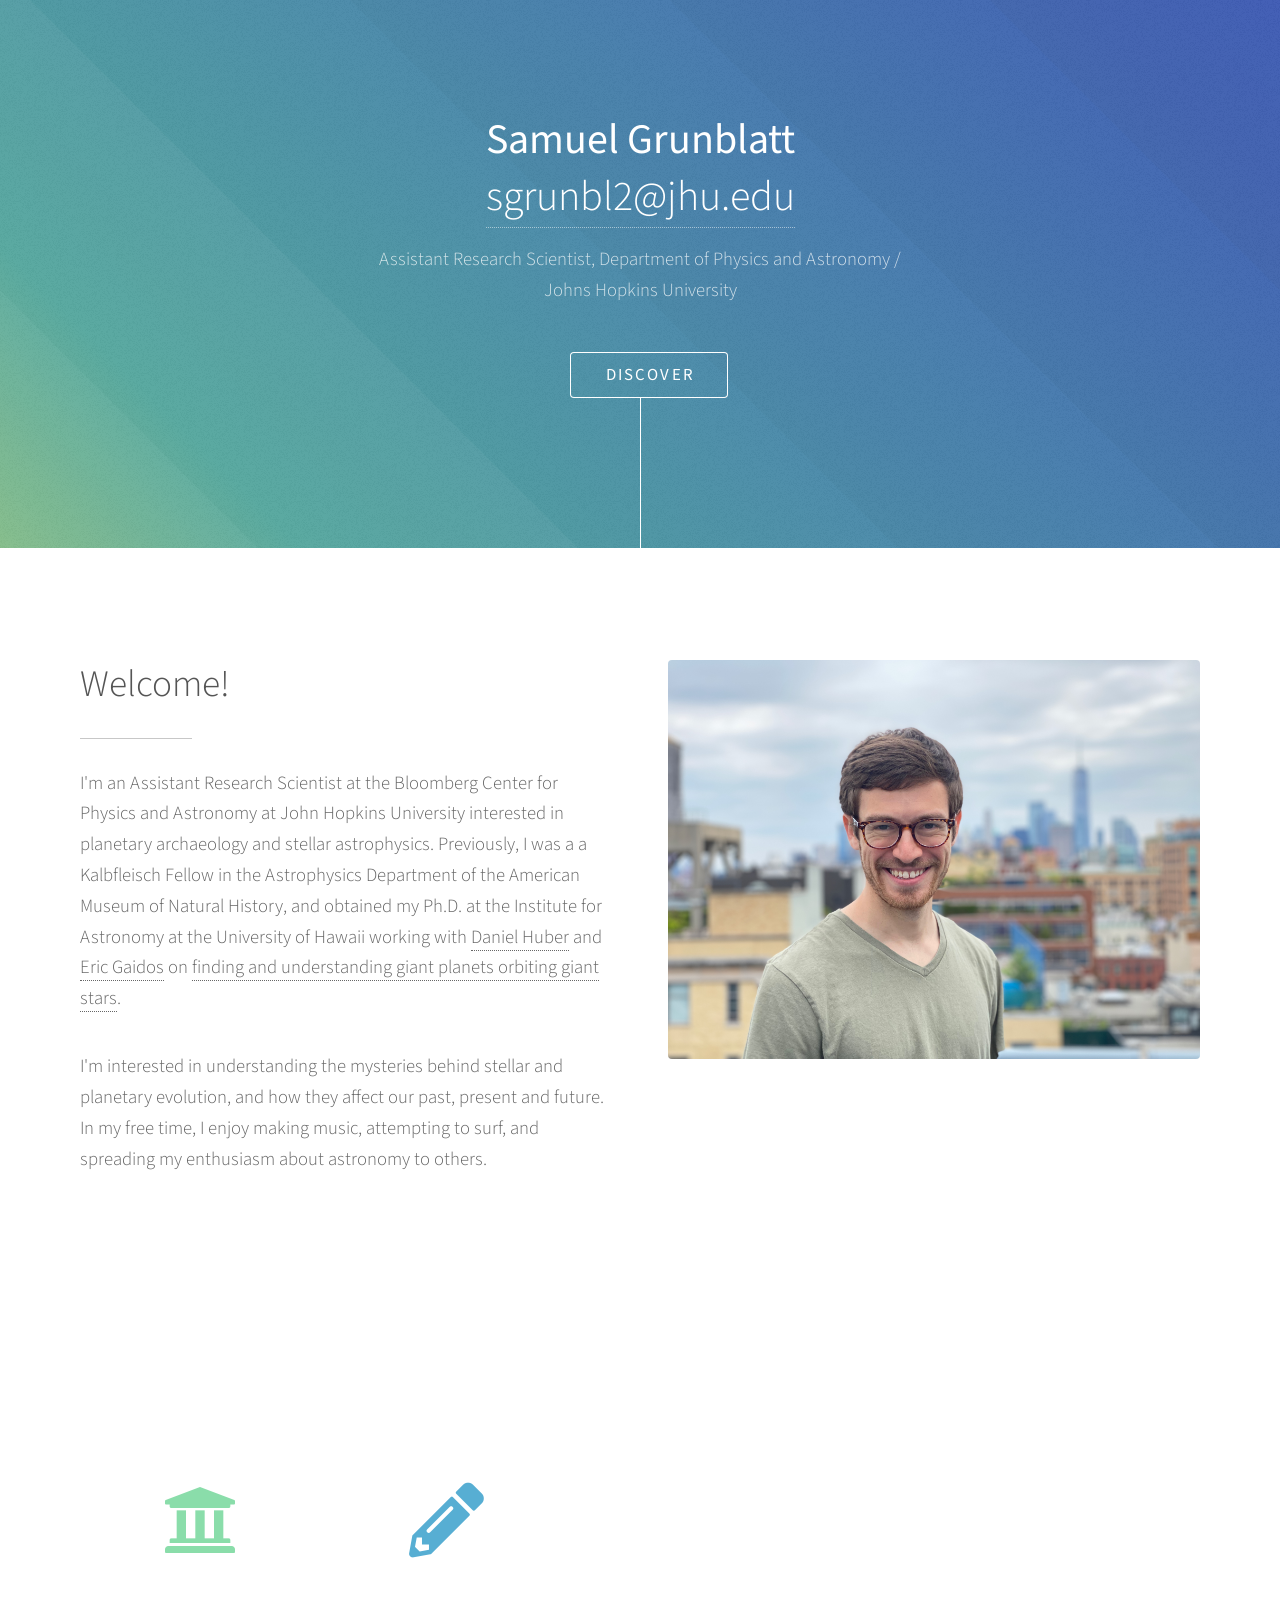
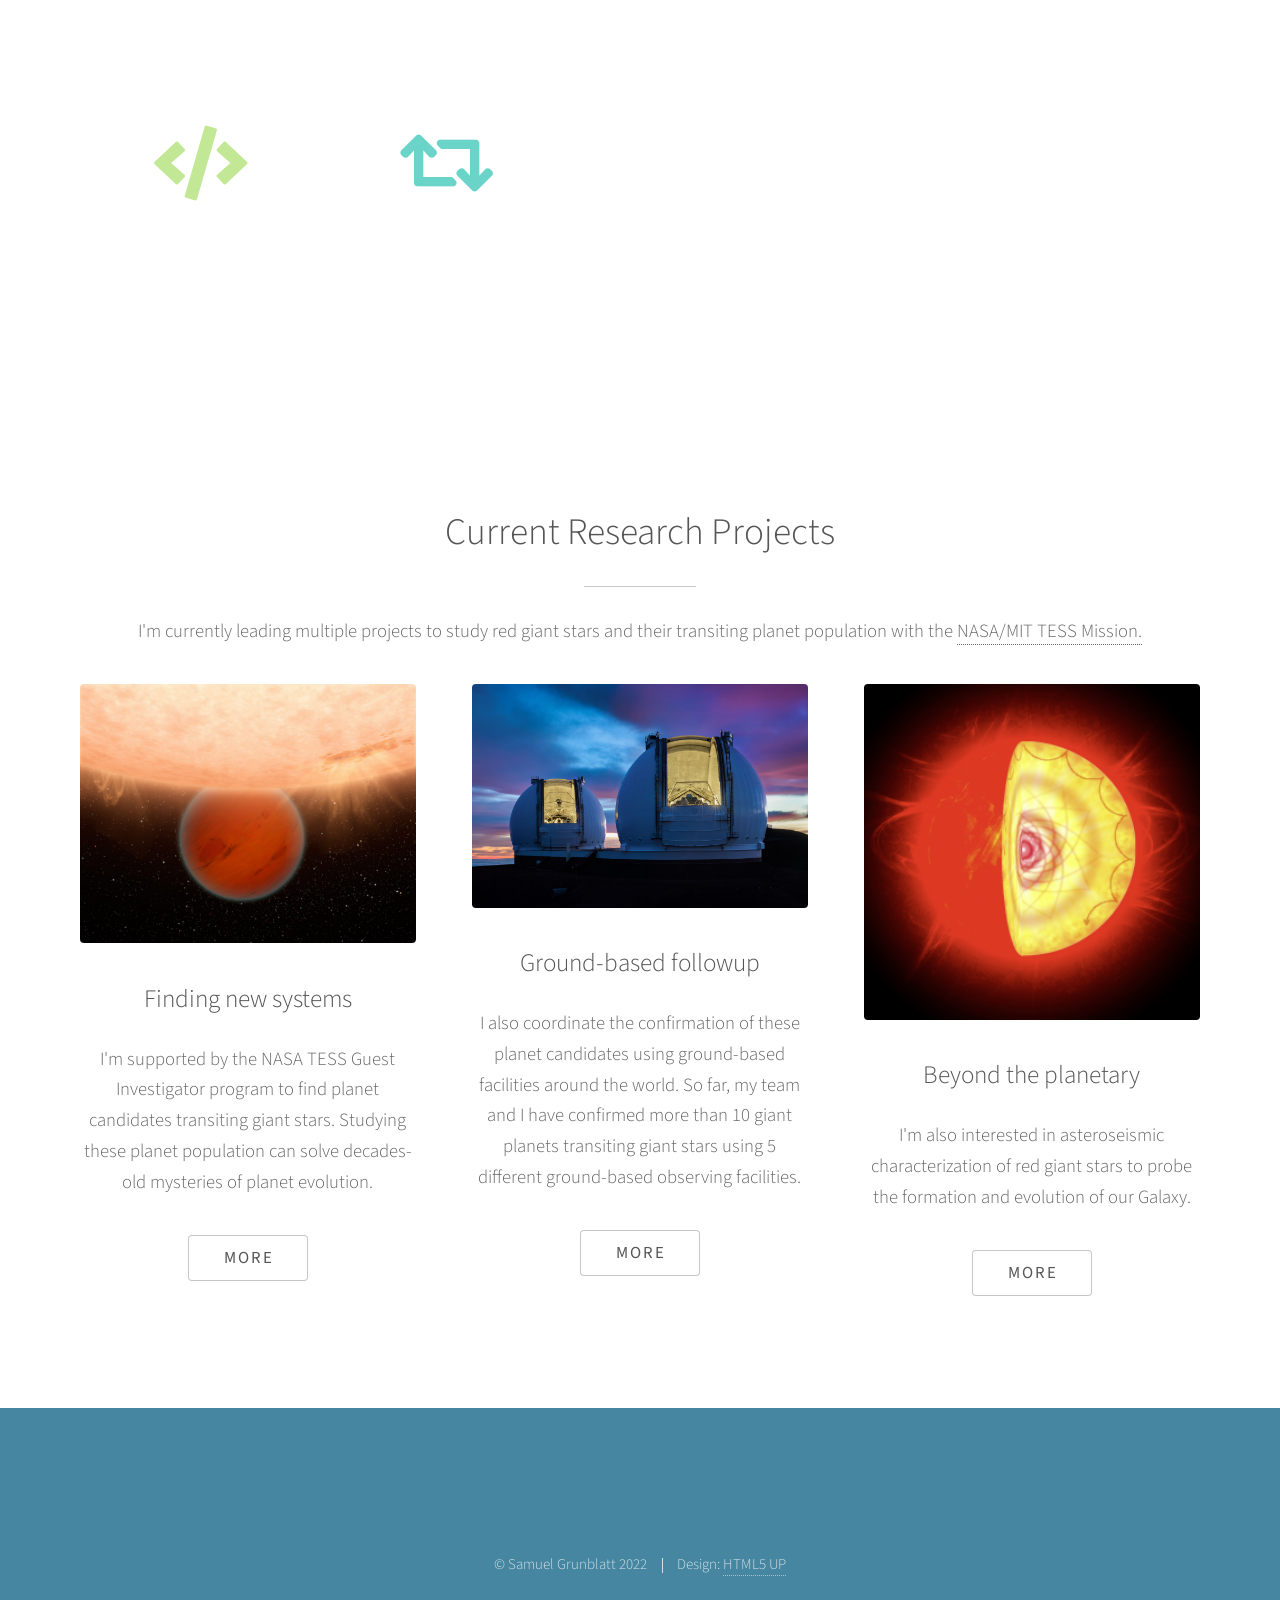
==== commit 5baf6af4: "updated webpage" ====
--- a/index.html
+++ b/index.html
@@ -19,9 +19,9 @@
 				<div class="inner">
 					<!--span class="icon solid major fa-cloud"></span>-->
 					<h1><strong>Samuel Grunblatt</strong><br />
-					<a href="mailto:sgrunblatt@amnh.org">sgrunblatt@amnh.org</h1>
-					<p>Astrophysics Department, American Museum of Natural History / <br />
-					Center for Computational Astrophysics, Simons Foundation</p>
+					<a href="mailto:sgrunbl2@jhu.edu">sgrunbl2@jhu.edu</h1>
+					<p>Assistant Research Scientist, Department of Physics and Astronomy / <br />
+					Johns Hopkins University</p>
 					<ul class="actions special">
 						<li><a href="#one" class="button scrolly">Discover</a></li>
 					</ul>
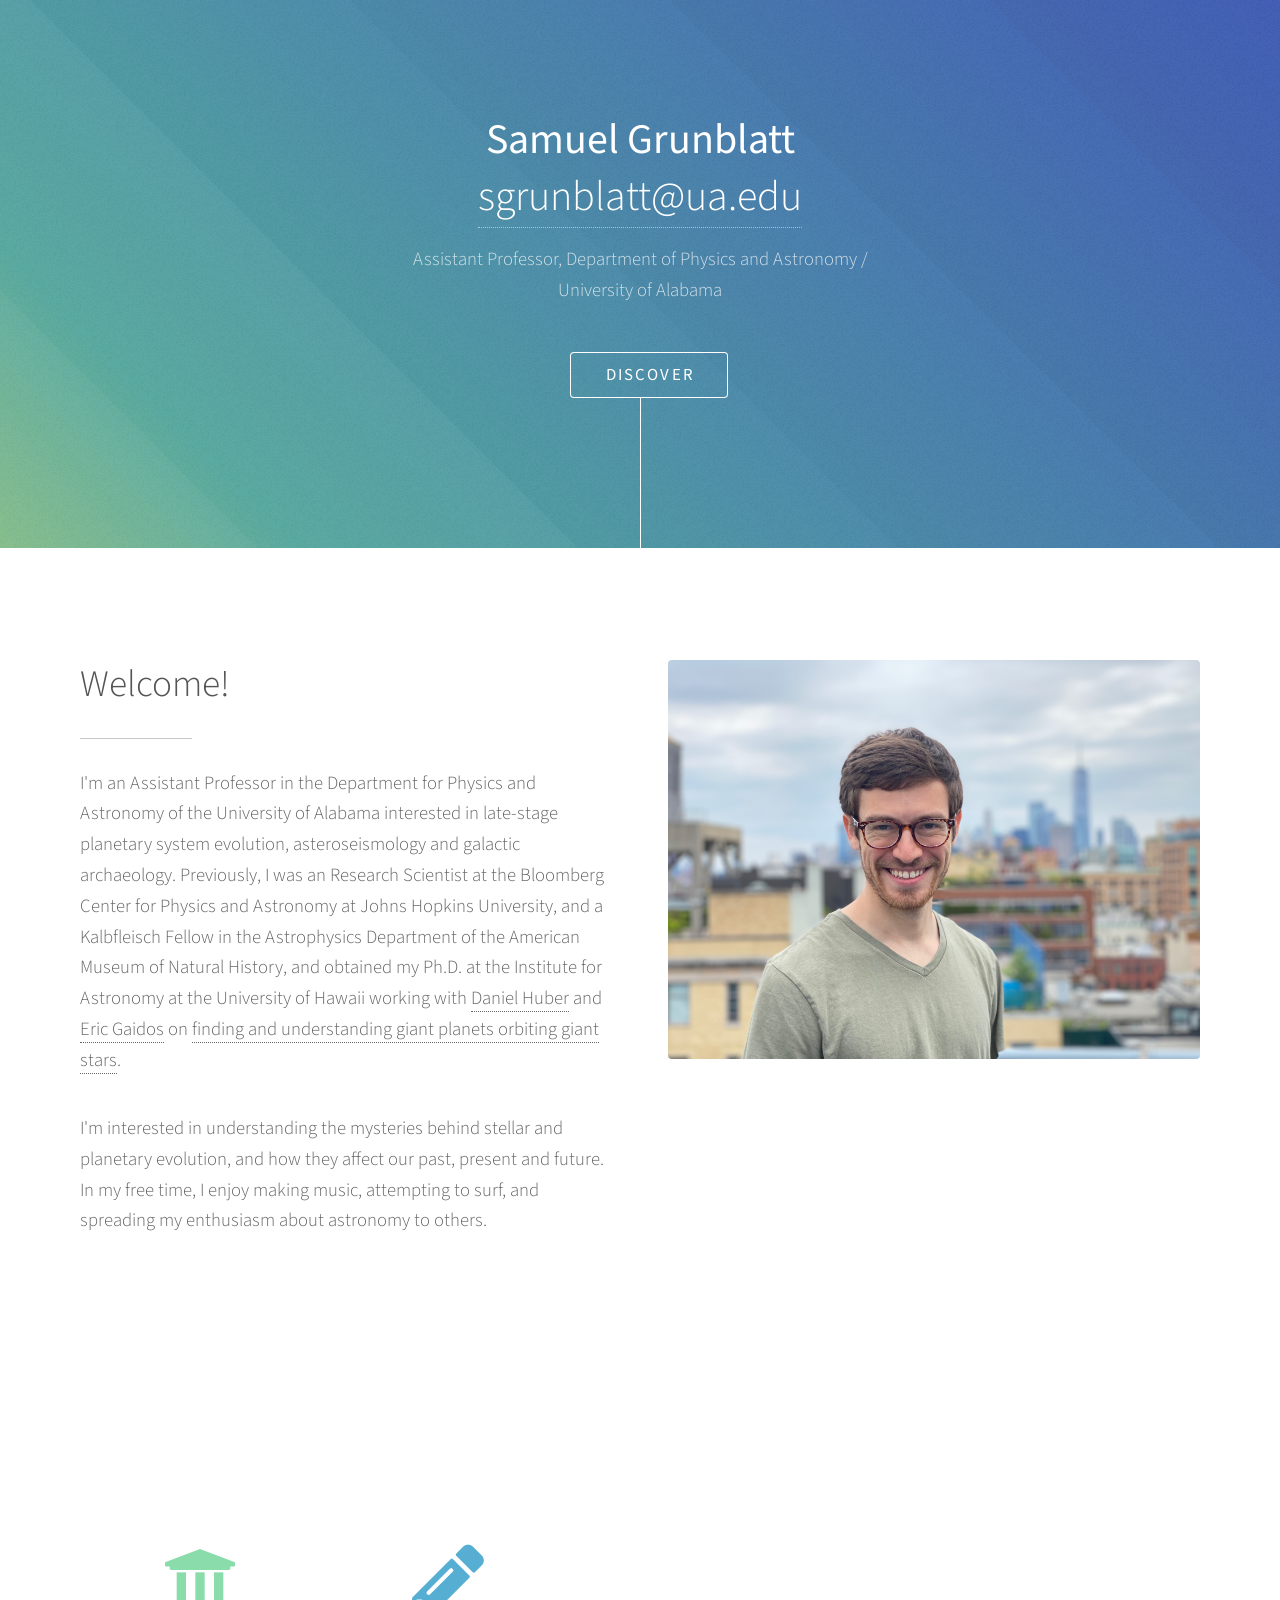
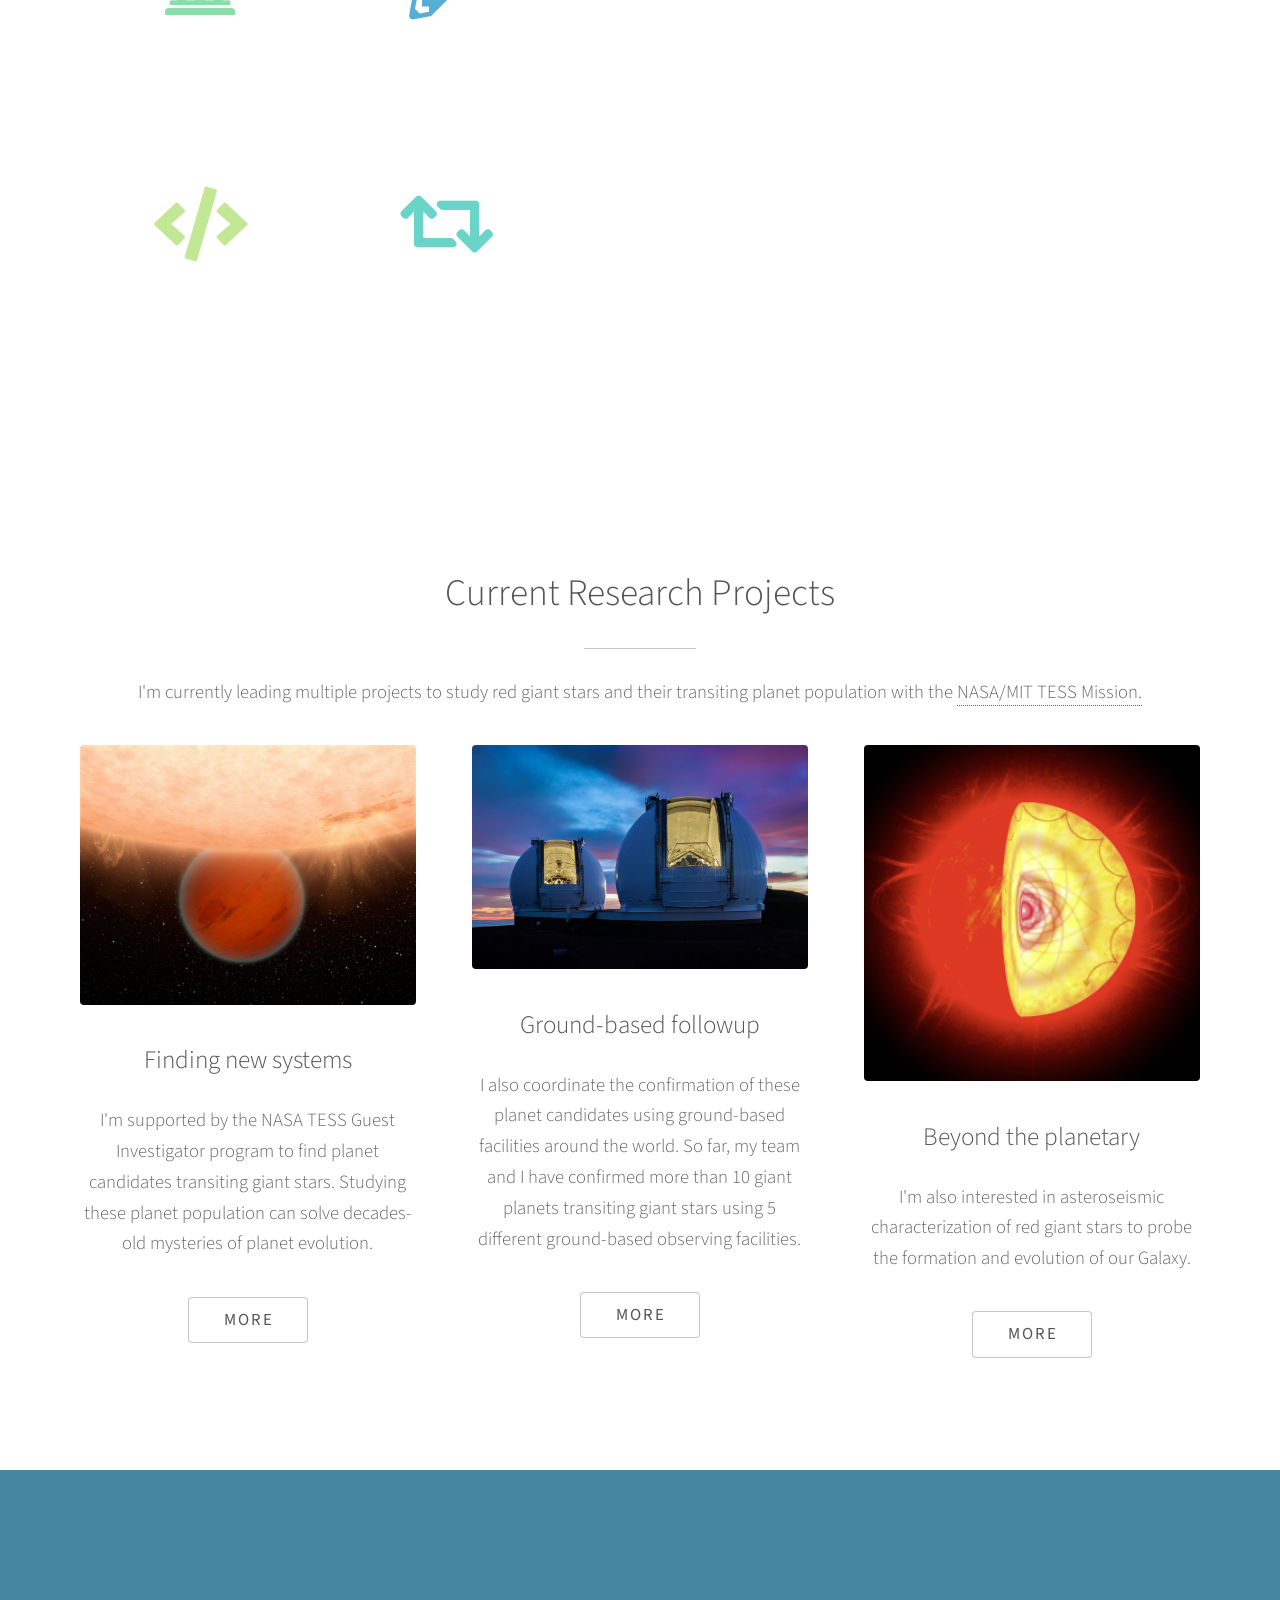
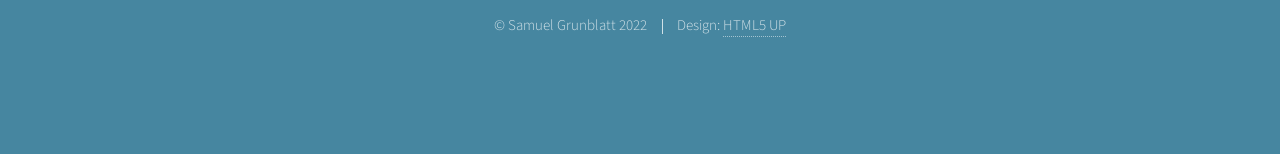
==== commit dd952678: "Updated index.html updated to list UA position" ====
--- a/index.html
+++ b/index.html
@@ -19,9 +19,9 @@
 				<div class="inner">
 					<!--span class="icon solid major fa-cloud"></span>-->
 					<h1><strong>Samuel Grunblatt</strong><br />
-					<a href="mailto:sgrunbl2@jhu.edu">sgrunbl2@jhu.edu</h1>
-					<p>Assistant Research Scientist, Department of Physics and Astronomy / <br />
-					Johns Hopkins University</p>
+					<a href="mailto:sgrunblatt@ua.edu">sgrunblatt@ua.edu</h1>
+					<p>Assistant Professor, Department of Physics and Astronomy / <br />
+					University of Alabama</p>
 					<ul class="actions special">
 						<li><a href="#one" class="button scrolly">Discover</a></li>
 					</ul>
@@ -36,18 +36,17 @@
 							<header class="major">
 								<h2>Welcome!</h2>
 							</header>
-							I'm an Assistant Research Scientist at the Bloomberg Center for Physics and Astronomy at John Hopkins University
-				interested in planetary archaeology and
-				stellar astrophysics. Previously, I was a a Kalbfleisch Fellow in the Astrophysics Department of the American Museum
-			  of Natural History, and obtained my Ph.D. at the Institute
+							I'm an Assistant Professor in the Department for Physics and Astronomy of the University of Alabama
+		interested in late-stage planetary system evolution, asteroseismology and galactic archaeology. Previously, I was an Research Scientist at the Bloomberg Center for Physics and Astronomy at Johns Hopkins University, and a 
+		Kalbfleisch Fellow in the Astrophysics Department of the American Museum
+		of Natural History, and obtained my Ph.D. at the Institute
 	        for Astronomy at the University of Hawaii working with <a
 	        href="https://www.ifa.hawaii.edu/users/dhuber">Daniel Huber</a>
 	        and <a
 	        href="http://www.soest.hawaii.edu/GG/FACULTY/GAIDOS/pebl.html">
 	        Eric Gaidos</a> on <a
 				href="https://www.newscientist.com/article/2107068-puffed-up-exoplanets-inflate-with-heat-from-their-stars-alone/">finding
-				and understanding giant planets orbiting giant
-	        stars</a>. </p>
+				and understanding giant planets orbiting giant stars</a>. </p>
 						<p> I'm interested in understanding the mysteries behind stellar
 		and planetary evolution, and how they affect our
 		past, present and future. In my free time, I enjoy making music,
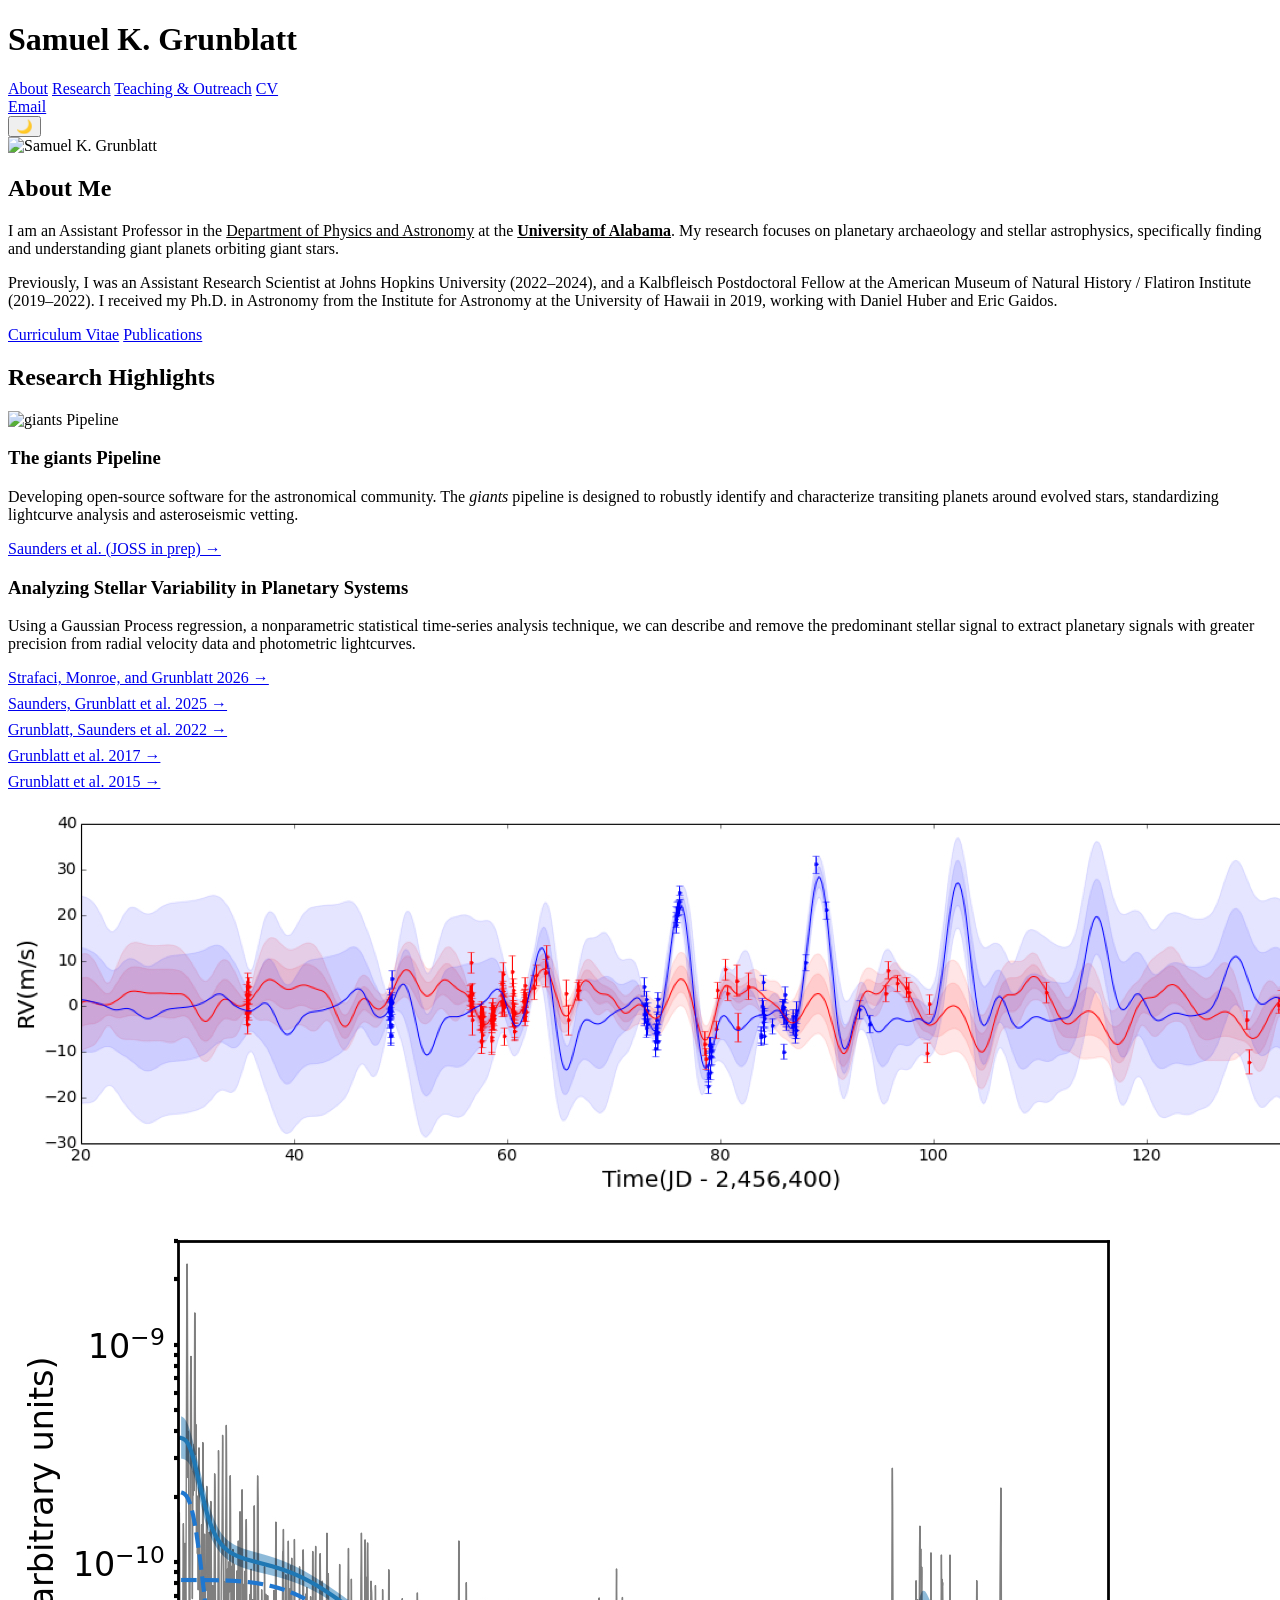
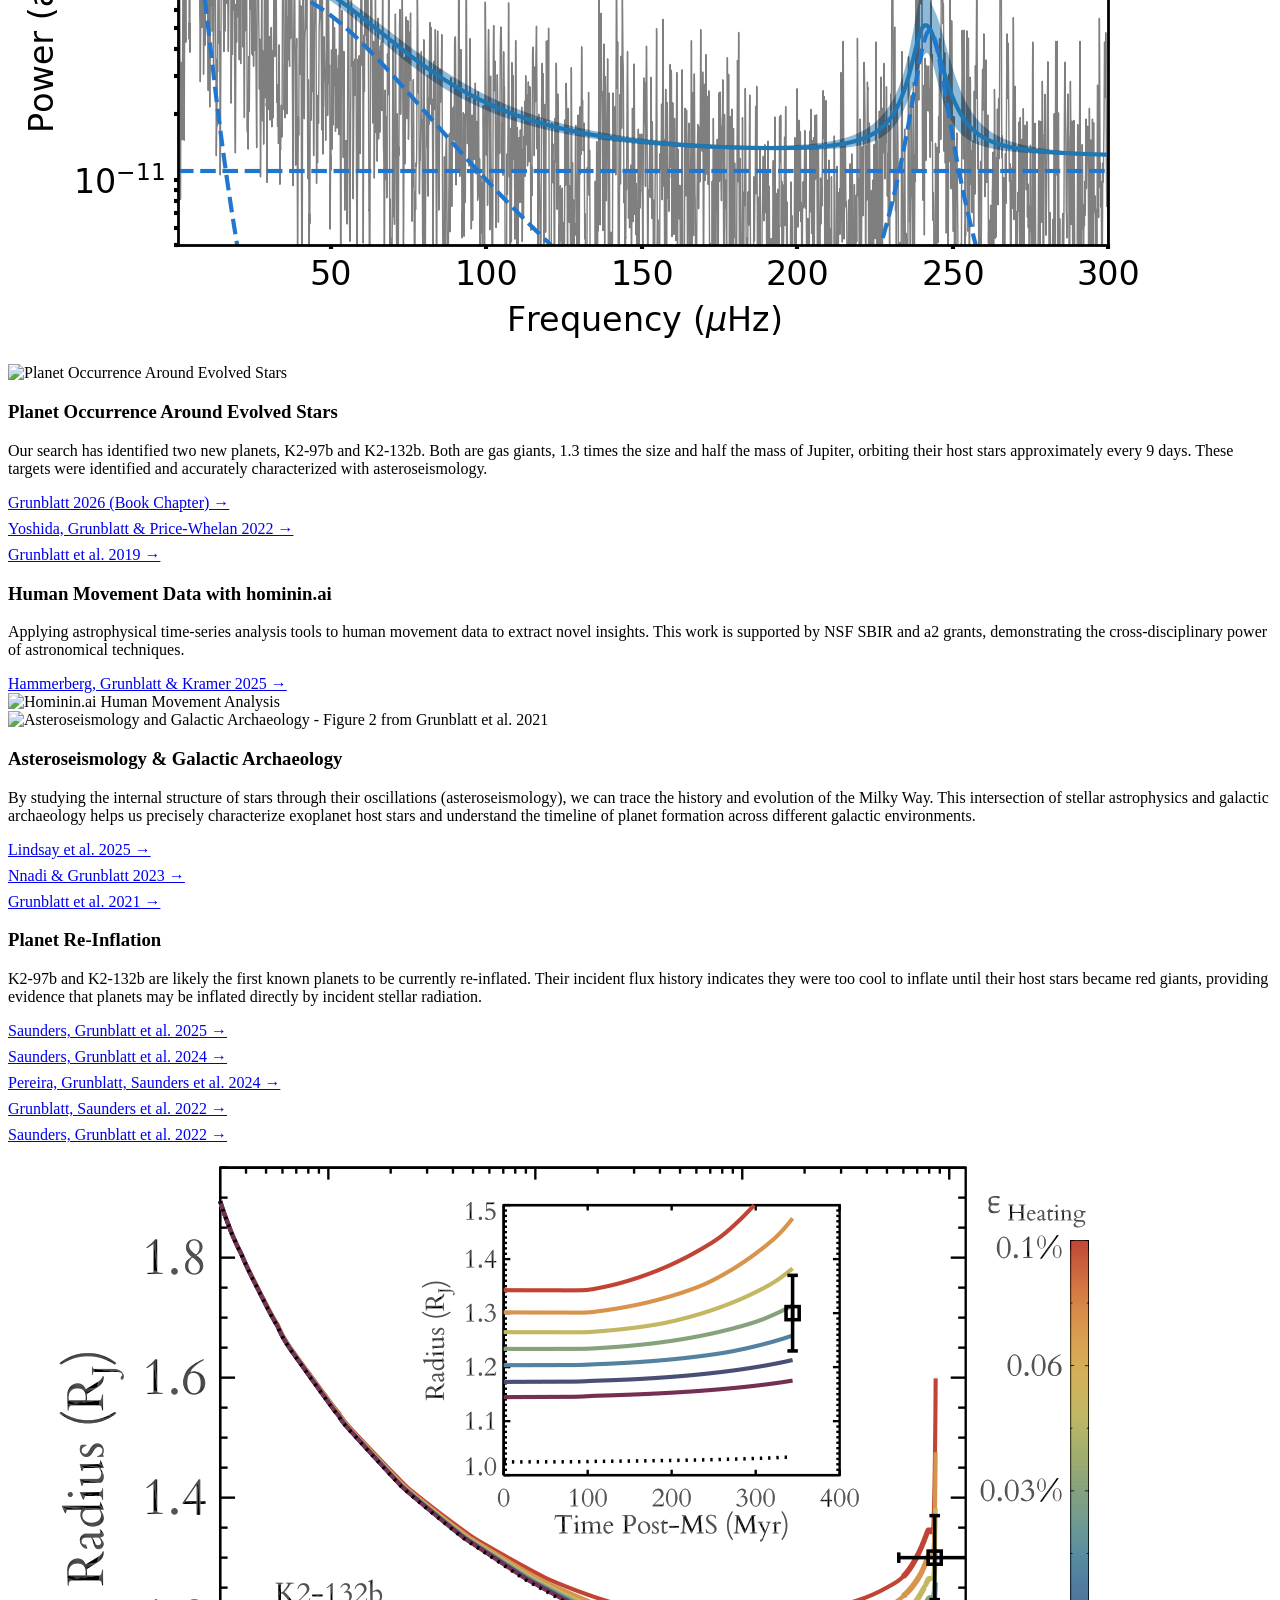
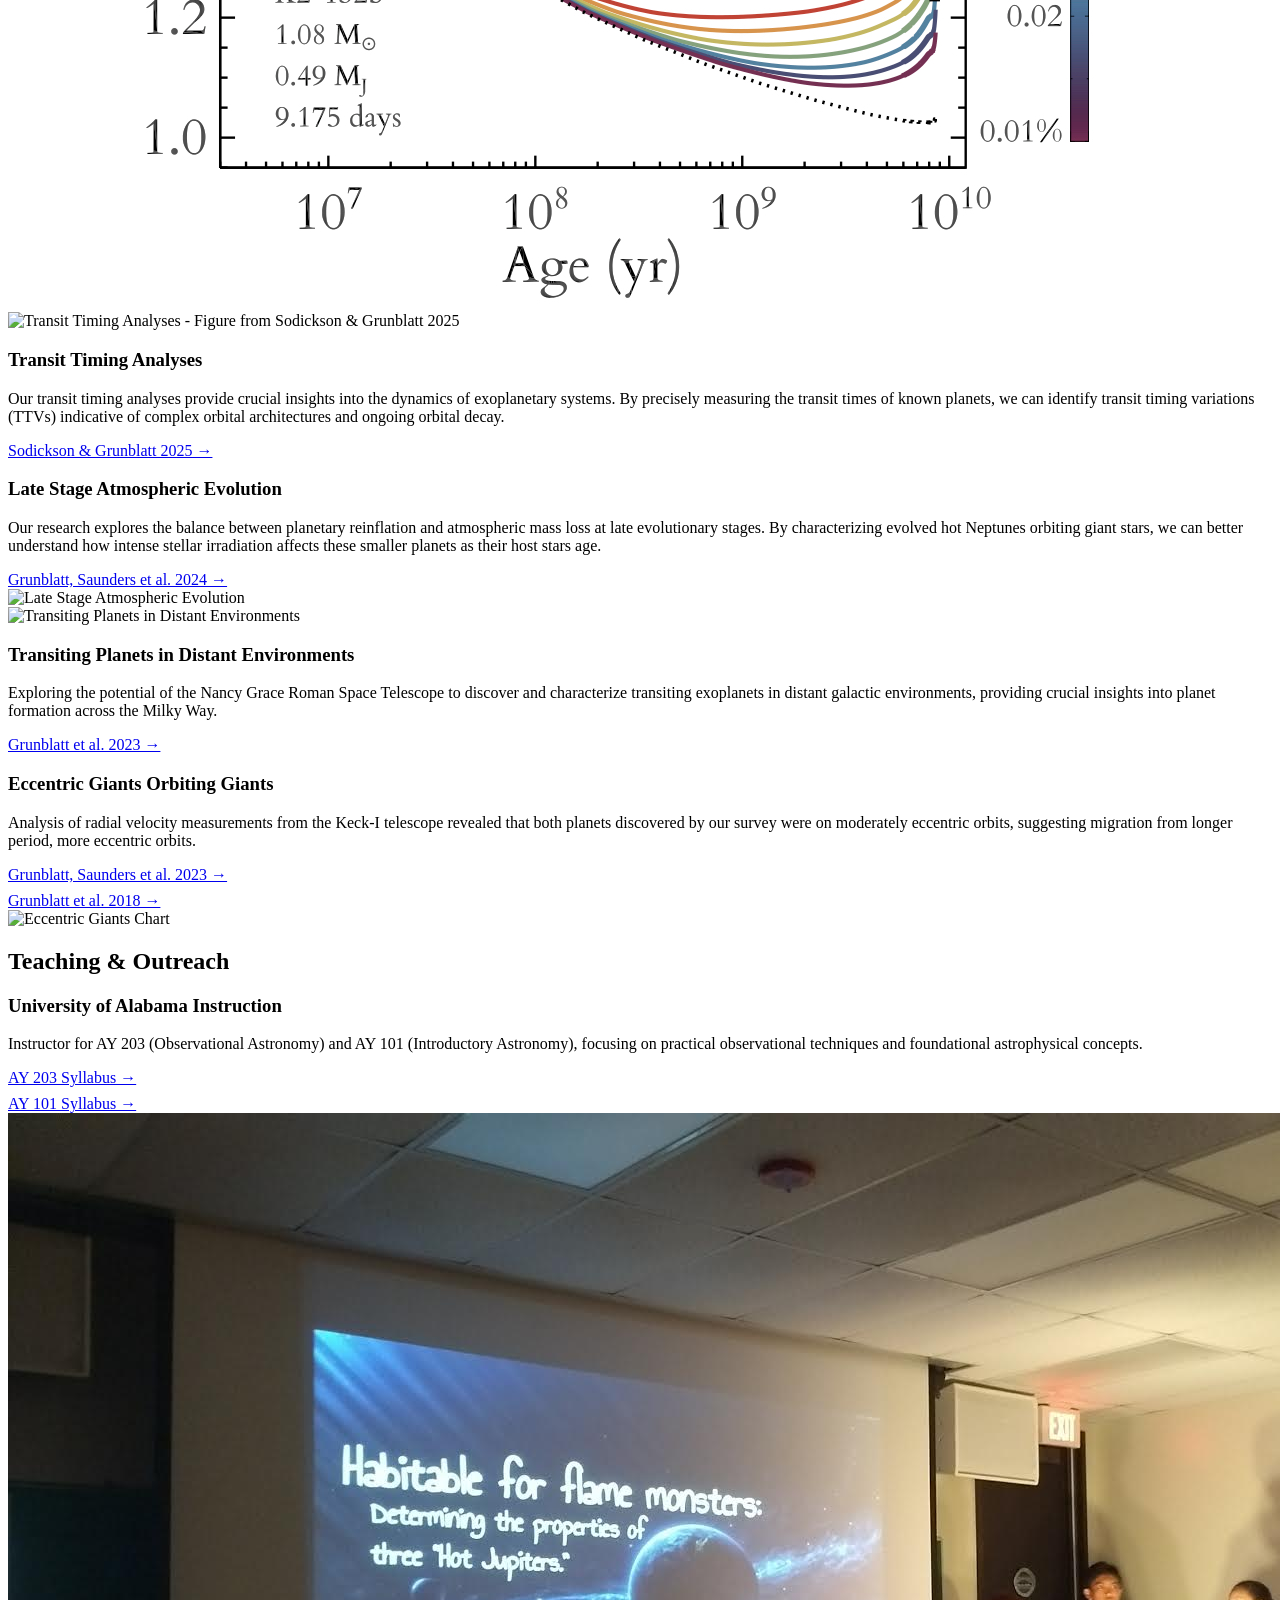
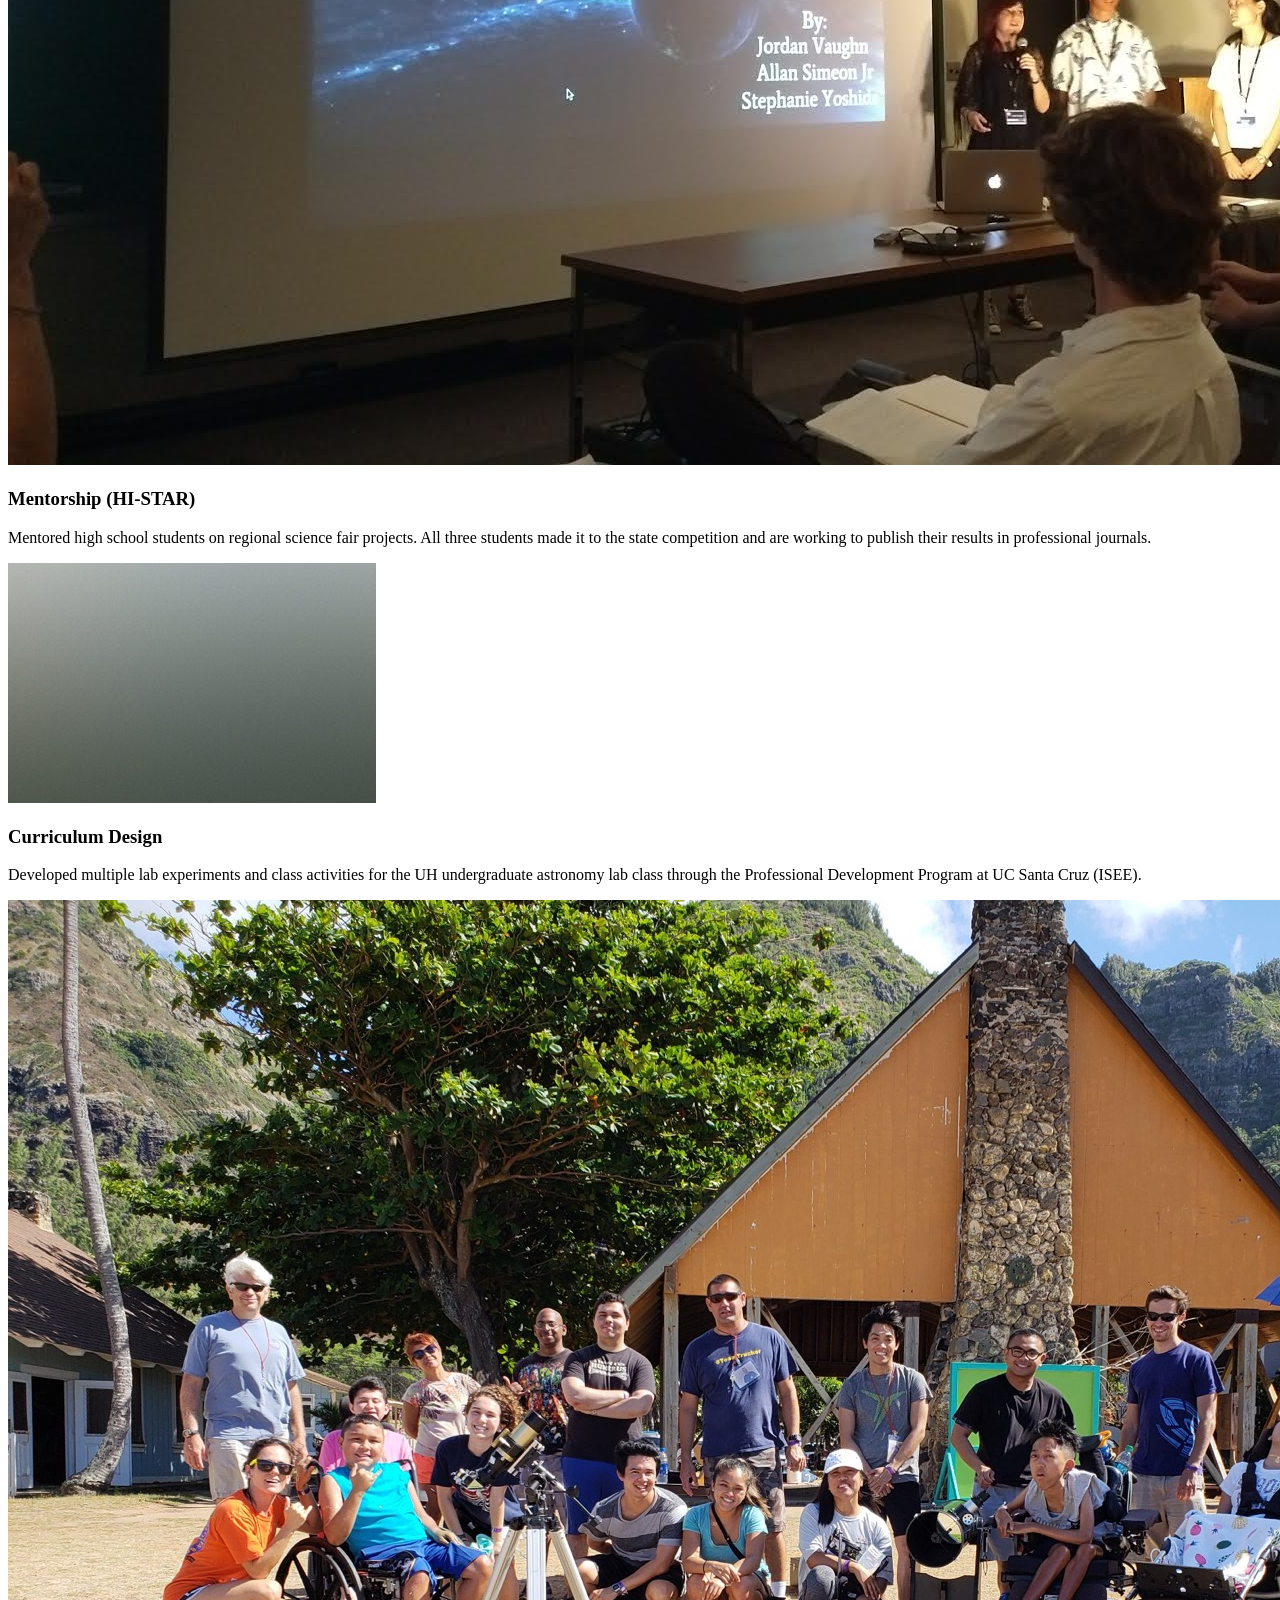
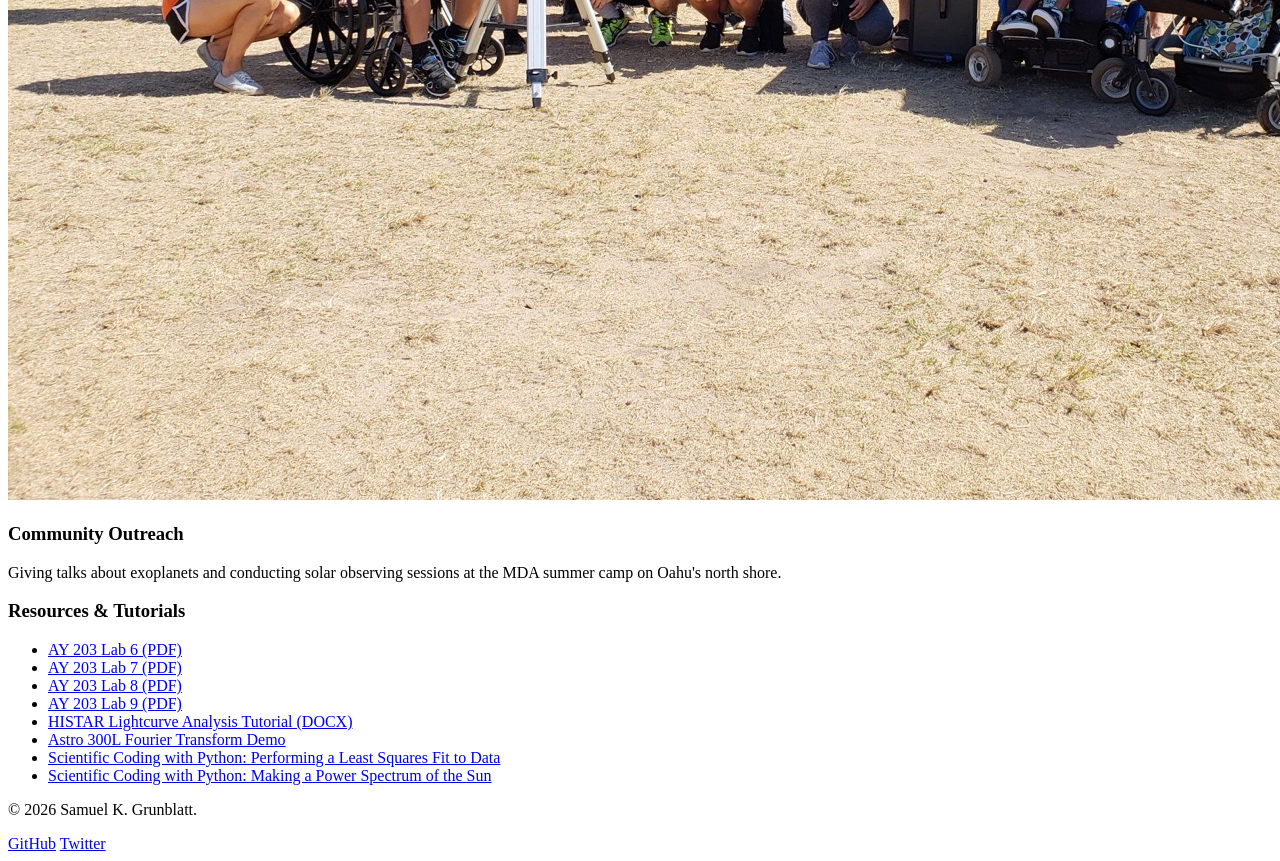
==== commit c9f87edd: "Add files via upload" ====
--- a/index.html
+++ b/index.html
@@ -1,476 +1,312 @@
-<!DOCTYPE HTML>
-<!--
-	Photon by HTML5 UP
-	html5up.net | @ajlkn
-	Free for personal and commercial use under the CCA 3.0 license (html5up.net/license)
--->
-<html>
-	<head>
-		<title>Samuel K. Grunblatt</title>
-		<meta charset="utf-8" />
-		<meta name="viewport" content="width=device-width, initial-scale=1, user-scalable=no" />
-		<link rel="stylesheet" href="assets/css/main.css" />
-		<noscript><link rel="stylesheet" href="assets/css/noscript.css" /></noscript>
-	</head>
-	<body class="is-preload">
-
-		<!-- Header -->
-			<section id="header">
-				<div class="inner">
-					<!--span class="icon solid major fa-cloud"></span>-->
-					<h1><strong>Samuel Grunblatt</strong><br />
-					<a href="mailto:sgrunblatt@ua.edu">sgrunblatt@ua.edu</h1>
-					<p>Assistant Professor, Department of Physics and Astronomy / <br />
-					University of Alabama</p>
-					<ul class="actions special">
-						<li><a href="#one" class="button scrolly">Discover</a></li>
-					</ul>
-				</div>
-			</section>
-
-		<!-- One -->
-			<section id="one" class="main style1">
-				<div class="container">
-					<div class="row gtr-150">
-						<div class="col-6 col-12-medium">
-							<header class="major">
-								<h2>Welcome!</h2>
-							</header>
-							I'm an Assistant Professor in the Department for Physics and Astronomy of the University of Alabama
-		interested in late-stage planetary system evolution, asteroseismology and galactic archaeology. Previously, I was an Research Scientist at the Bloomberg Center for Physics and Astronomy at Johns Hopkins University, and a 
-		Kalbfleisch Fellow in the Astrophysics Department of the American Museum
-		of Natural History, and obtained my Ph.D. at the Institute
-	        for Astronomy at the University of Hawaii working with <a
-	        href="https://www.ifa.hawaii.edu/users/dhuber">Daniel Huber</a>
-	        and <a
-	        href="http://www.soest.hawaii.edu/GG/FACULTY/GAIDOS/pebl.html">
-	        Eric Gaidos</a> on <a
-				href="https://www.newscientist.com/article/2107068-puffed-up-exoplanets-inflate-with-heat-from-their-stars-alone/">finding
-				and understanding giant planets orbiting giant stars</a>. </p>
-						<p> I'm interested in understanding the mysteries behind stellar
-		and planetary evolution, and how they affect our
-		past, present and future. In my free time, I enjoy making music,
-		attempting to surf, and spreading my enthusiasm about
-				astronomy to others.</p>						</div>
-						<div class="col-6 col-12-medium imp-medium">
-							<span class="image fit"><img src="images/pic01.jpeg" alt="" /></span>
-						</div>
-					</div>
-				</div>
-			</section>
-
-		<!-- Two -->
-			<section id="two" class="main style2">
-				<div class="container">
-					<div class="row gtr-150">
-						<div class="col-6 col-12-medium">
-
-							<ul class="major-icons">
-								<li><a href="SGrunblatt_cv.pdf"<span class="icon solid style2 major fa-university"></span></a></li>
-								<li><a href="http://adsabs.harvard.edu/cgi-bin/basic_connect?qsearch=grunblatt%2C+samuel&version=1"<span class="icon solid style4 major fa-pencil-alt"></span></a></li>
-								<li><a href="https://github.com/skgrunblatt/"<span class="icon solid style1 major fa-code"></span></a></li>
-								<li><a href="https://twitter.com/SKGrunblatt"<span class="icon solid style3 major fa-retweet"></span></a></li>
-							</ul>
-						</div>
-						<div class="col-6 col-12-medium">
-							<header class="major">
-								<h2>Check out my CV, publications, Github and Twitter here.</h2>
-							</header>
-							<p>Click on the icons to the left to learn more. Otherwise, feel free to reach out to me via email!</p>
-						</div>
-					</div>
-				</div>
-			</section>
-
-		<!-- Three -->
-			<section id="three" class="main style1 special">
-				<div class="container">
-					<header class="major">
-						<h2>Current Research Projects</h2>
-					</header>
-					<p>I'm currently leading multiple projects to study red giant stars and their transiting planet population with the <a href="http://tess.mit.edu"> NASA/MIT TESS Mission.</a></p>
-					<div class="row gtr-150">
-						<div class="col-4 col-12-medium">
-							<span class="image fit"><img src="images/pic02.jpg" alt="" /></span>
-							<h3>Finding new systems</h3>
-							<p>I'm supported by the NASA TESS Guest Investigator program to find planet candidates transiting giant stars. Studying these planet population can solve decades-old mysteries of planet evolution.</p>
-							<ul class="actions special">
-								<li><a href="https://ui.adsabs.harvard.edu/abs/2019AJ....158..227G/abstract" class="button">More</a></li>
-							</ul>
-						</div>
-						<div class="col-4 col-12-medium">
-							<span class="image fit"><img src="images/keck.jpeg" alt="" /></span>
-							<h3>Ground-based followup</h3>
-							<p>I also coordinate the confirmation of these planet candidates using ground-based facilities around the world. So far, my team and I have confirmed more than 10 giant planets transiting giant stars using 5 different ground-based observing facilities.</p>
-							<ul class="actions special">
-								<li><a href="https://ui.adsabs.harvard.edu/abs/2022AJ....163..120G/abstract" class="button">More</a></li>
-							</ul>
-						</div>
-						<div class="col-4 col-12-medium">
-							<span class="image fit"><img src="images/asteroseismology.png" alt="" /></span>
-							<h3>Beyond the planetary</h3>
-							<p>I'm also interested in asteroseismic characterization of red giant stars to probe the formation and evolution of our Galaxy. </p>
-							<ul class="actions special">
-								<li><a href="https://ui.adsabs.harvard.edu/abs/2021ApJ...916...88G/abstract" class="button">More</a></li>
-							</ul>
-						</div>
-					</div>
-				</div>
-			</section>
-
-		<!-- Four -->
-			<!-- <section id="four" class="main style2 special">
-				<div class="container">
-					<header class="major">
-						<h2>Ipsum feugiat consequat?</h2>
-					</header>
-					<p>Sed lacus nascetur ac ante amet sapien.</p>
-					<ul class="actions special">
-						<li><a href="#" class="button wide primary">Sign Up</a></li>
-						<li><a href="#" class="button wide">Learn More</a></li>
-					</ul>
-				</div>
-			</section> -->
-
-		<!-- Five -->
-		<!--
-			<section id="five" class="main style1">
-				<div class="container">
-					<header class="major special">
-						<h2>Elements</h2>
-					</header>
-
-					<section>
-						<h4>Text</h4>
-						<p>This is <b>bold</b> and this is <strong>strong</strong>. This is <i>italic</i> and this is <em>emphasized</em>.
-						This is <sup>superscript</sup> text and this is <sub>subscript</sub> text.
-						This is <u>underlined</u> and this is code: <code>for (;;) { ... }</code>. Finally, <a href="#">this is a link</a>.</p>
-						<hr />
-						<header>
-							<h4>Heading with a Subtitle</h4>
-							<p>Lorem ipsum dolor sit amet nullam id egestas urna aliquam</p>
-						</header>
-						<p>Nunc lacinia ante nunc ac lobortis. Interdum adipiscing gravida odio porttitor sem non mi integer non faucibus ornare mi ut ante amet placerat aliquet. Volutpat eu sed ante lacinia sapien lorem accumsan varius montes viverra nibh in adipiscing blandit tempus accumsan.</p>
-						<header>
-							<h5>Heading with a Subtitle</h5>
-							<p>Lorem ipsum dolor sit amet nullam id egestas urna aliquam</p>
-						</header>
-						<p>Nunc lacinia ante nunc ac lobortis. Interdum adipiscing gravida odio porttitor sem non mi integer non faucibus ornare mi ut ante amet placerat aliquet. Volutpat eu sed ante lacinia sapien lorem accumsan varius montes viverra nibh in adipiscing blandit tempus accumsan.</p>
-						<hr />
-						<h2>Heading Level 2</h2>
-						<h3>Heading Level 3</h3>
-						<h4>Heading Level 4</h4>
-						<h5>Heading Level 5</h5>
-						<h6>Heading Level 6</h6>
-						<hr />
-						<h5>Blockquote</h5>
-						<blockquote>Fringilla nisl. Donec accumsan interdum nisi, quis tincidunt felis sagittis eget tempus euismod. Vestibulum ante ipsum primis in faucibus vestibulum. Blandit adipiscing eu felis iaculis volutpat ac adipiscing accumsan faucibus. Vestibulum ante ipsum primis in faucibus lorem ipsum dolor sit amet nullam adipiscing eu felis.</blockquote>
-						<h5>Preformatted</h5>
-						<pre><code>i = 0;
-
-while (!deck.isInOrder()) {
-print 'Iteration ' + i;
-deck.shuffle();
-i++;
-}
-
-print 'It took ' + i + ' iterations to sort the deck.';</code></pre>
-					</section>
-
-					<section>
-						<h4>Lists</h4>
-						<div class="row">
-							<div class="col-6 col-12-medium">
-								<h5>Unordered</h5>
-								<ul>
-									<li>Dolor pulvinar etiam.</li>
-									<li>Sagittis adipiscing.</li>
-									<li>Felis enim feugiat.</li>
-								</ul>
-								<h5>Alternate</h5>
-								<ul class="alt">
-									<li>Dolor pulvinar etiam.</li>
-									<li>Sagittis adipiscing.</li>
-									<li>Felis enim feugiat.</li>
-								</ul>
-							</div>
-							<div class="col-6 col-12-medium">
-								<h5>Ordered</h5>
-								<ol>
-									<li>Dolor pulvinar etiam.</li>
-									<li>Etiam vel felis viverra.</li>
-									<li>Felis enim feugiat.</li>
-									<li>Dolor pulvinar etiam.</li>
-									<li>Etiam vel felis lorem.</li>
-									<li>Felis enim et feugiat.</li>
-								</ol>
-								<h5>Icons</h5>
-								<ul class="icons">
-									<li><a href="#" class="icon brands fa-twitter"><span class="label">Twitter</span></a></li>
-									<li><a href="#" class="icon brands fa-facebook-f"><span class="label">Facebook</span></a></li>
-									<li><a href="#" class="icon brands fa-instagram"><span class="label">Instagram</span></a></li>
-									<li><a href="#" class="icon brands fa-github"><span class="label">Github</span></a></li>
-								</ul>
-							</div>
-						</div>
-						<h5>Actions</h5>
-						<div class="row">
-							<div class="col-6 col-12-medium">
-								<ul class="actions">
-									<li><a href="#" class="button primary">Default</a></li>
-									<li><a href="#" class="button">Default</a></li>
-								</ul>
-								<ul class="actions small">
-									<li><a href="#" class="button primary small">Small</a></li>
-									<li><a href="#" class="button small">Small</a></li>
-								</ul>
-								<ul class="actions stacked">
-									<li><a href="#" class="button primary">Default</a></li>
-									<li><a href="#" class="button">Default</a></li>
-								</ul>
-								<ul class="actions stacked">
-									<li><a href="#" class="button primary small">Small</a></li>
-									<li><a href="#" class="button small">Small</a></li>
-								</ul>
-							</div>
-							<div class="col-6 col-12-medium">
-								<ul class="actions stacked">
-									<li><a href="#" class="button primary fit">Default</a></li>
-									<li><a href="#" class="button fit">Default</a></li>
-								</ul>
-								<ul class="actions stacked">
-									<li><a href="#" class="button primary small fit">Small</a></li>
-									<li><a href="#" class="button small fit">Small</a></li>
-								</ul>
-							</div>
-						</div>
-					</section>
-
-					<section>
-						<h4>Table</h4>
-						<h5>Default</h5>
-						<div class="table-wrapper">
-							<table>
-								<thead>
-									<tr>
-										<th>Name</th>
-										<th>Description</th>
-										<th>Price</th>
-									</tr>
-								</thead>
-								<tbody>
-									<tr>
-										<td>Item One</td>
-										<td>Ante turpis integer aliquet porttitor.</td>
-										<td>29.99</td>
-									</tr>
-									<tr>
-										<td>Item Two</td>
-										<td>Vis ac commodo adipiscing arcu aliquet.</td>
-										<td>19.99</td>
-									</tr>
-									<tr>
-										<td>Item Three</td>
-										<td> Morbi faucibus arcu accumsan lorem.</td>
-										<td>29.99</td>
-									</tr>
-									<tr>
-										<td>Item Four</td>
-										<td>Vitae integer tempus condimentum.</td>
-										<td>19.99</td>
-									</tr>
-									<tr>
-										<td>Item Five</td>
-										<td>Ante turpis integer aliquet porttitor.</td>
-										<td>29.99</td>
-									</tr>
-								</tbody>
-								<tfoot>
-									<tr>
-										<td colspan="2"></td>
-										<td>100.00</td>
-									</tr>
-								</tfoot>
-							</table>
-						</div>
-
-						<h5>Alternate</h5>
-						<div class="table-wrapper">
-							<table class="alt">
-								<thead>
-									<tr>
-										<th>Name</th>
-										<th>Description</th>
-										<th>Price</th>
-									</tr>
-								</thead>
-								<tbody>
-									<tr>
-										<td>Item One</td>
-										<td>Ante turpis integer aliquet porttitor.</td>
-										<td>29.99</td>
-									</tr>
-									<tr>
-										<td>Item Two</td>
-										<td>Vis ac commodo adipiscing arcu aliquet.</td>
-										<td>19.99</td>
-									</tr>
-									<tr>
-										<td>Item Three</td>
-										<td> Morbi faucibus arcu accumsan lorem.</td>
-										<td>29.99</td>
-									</tr>
-									<tr>
-										<td>Item Four</td>
-										<td>Vitae integer tempus condimentum.</td>
-										<td>19.99</td>
-									</tr>
-									<tr>
-										<td>Item Five</td>
-										<td>Ante turpis integer aliquet porttitor.</td>
-										<td>29.99</td>
-									</tr>
-								</tbody>
-								<tfoot>
-									<tr>
-										<td colspan="2"></td>
-										<td>100.00</td>
-									</tr>
-								</tfoot>
-							</table>
-						</div>
-					</section>
-
-					<section>
-						<h4>Buttons</h4>
-						<ul class="actions">
-							<li><a href="#" class="button primary">Primary</a></li>
-							<li><a href="#" class="button">Default</a></li>
-						</ul>
-						<ul class="actions">
-							<li><a href="#" class="button large">Large</a></li>
-							<li><a href="#" class="button">Default</a></li>
-							<li><a href="#" class="button small">Small</a></li>
-						</ul>
-						<ul class="actions fit">
-							<li><a href="#" class="button fit">Fit</a></li>
-							<li><a href="#" class="button primary fit">Fit</a></li>
-							<li><a href="#" class="button fit">Fit</a></li>
-						</ul>
-						<ul class="actions fit small">
-							<li><a href="#" class="button primary fit small">Fit + Small</a></li>
-							<li><a href="#" class="button fit small">Fit + Small</a></li>
-							<li><a href="#" class="button primary fit small">Fit + Small</a></li>
-						</ul>
-						<ul class="actions">
-							<li><a href="#" class="button primary icon solid fa-download">Icon</a></li>
-							<li><a href="#" class="button icon solid fa-download">Icon</a></li>
-						</ul>
-						<ul class="actions">
-							<li><span class="button primary disabled">Disabled</span></li>
-							<li><span class="button disabled">Disabled</span></li>
-						</ul>
-					</section>
-
-					<section>
-						<h4>Form</h4>
-						<form method="post" action="#">
-							<div class="row gtr-uniform gtr-50">
-								<div class="col-6 col-12-xsmall">
-									<input type="text" name="demo-name" id="demo-name" value="" placeholder="Name" />
-								</div>
-								<div class="col-6 col-12-xsmall">
-									<input type="email" name="demo-email" id="demo-email" value="" placeholder="Email" />
-								</div>
-								<div class="col-12">
-									<select name="demo-category" id="demo-category">
-										<option value="">- Category -</option>
-										<option value="1">Manufacturing</option>
-										<option value="1">Shipping</option>
-										<option value="1">Administration</option>
-										<option value="1">Human Resources</option>
-									</select>
-								</div>
-								<div class="col-4 col-12-small">
-									<input type="radio" id="demo-priority-low" name="demo-priority" checked>
-									<label for="demo-priority-low">Low</label>
-								</div>
-								<div class="col-4 col-12-small">
-									<input type="radio" id="demo-priority-normal" name="demo-priority">
-									<label for="demo-priority-normal">Normal</label>
-								</div>
-								<div class="col-4 col-12-small">
-									<input type="radio" id="demo-priority-high" name="demo-priority">
-									<label for="demo-priority-high">High</label>
-								</div>
-								<div class="col-6 col-12-small">
-									<input type="checkbox" id="demo-copy" name="demo-copy">
-									<label for="demo-copy">Email me a copy</label>
-								</div>
-								<div class="col-6 col-12-small">
-									<input type="checkbox" id="demo-human" name="demo-human" checked>
-									<label for="demo-human">Not a robot</label>
-								</div>
-								<div class="col-12">
-									<textarea name="demo-message" id="demo-message" placeholder="Enter your message" rows="6"></textarea>
-								</div>
-								<div class="col-12">
-									<ul class="actions">
-										<li><input type="submit" value="Send Message" class="primary" /></li>
-										<li><input type="reset" value="Reset" /></li>
-									</ul>
-								</div>
-							</div>
-						</form>
-					</section>
-
-					<section>
-						<h4>Image</h4>
-						<h5>Fit</h5>
-						<div class="box alt">
-							<div class="row gtr-uniform gtr-50">
-								<div class="col-12"><span class="image fit"><img src="images/pic06.jpg" alt="" /></span></div>
-								<div class="col-4"><span class="image fit"><img src="images/pic02.jpg" alt="" /></span></div>
-								<div class="col-4"><span class="image fit"><img src="images/pic03.jpg" alt="" /></span></div>
-								<div class="col-4"><span class="image fit"><img src="images/pic04.jpg" alt="" /></span></div>
-								<div class="col-4"><span class="image fit"><img src="images/pic03.jpg" alt="" /></span></div>
-								<div class="col-4"><span class="image fit"><img src="images/pic04.jpg" alt="" /></span></div>
-								<div class="col-4"><span class="image fit"><img src="images/pic02.jpg" alt="" /></span></div>
-								<div class="col-4"><span class="image fit"><img src="images/pic04.jpg" alt="" /></span></div>
-								<div class="col-4"><span class="image fit"><img src="images/pic02.jpg" alt="" /></span></div>
-								<div class="col-4"><span class="image fit"><img src="images/pic03.jpg" alt="" /></span></div>
-							</div>
-						</div>
-						<h5>Left &amp; Right</h5>
-						<p><span class="image left"><img src="images/pic05.jpg" alt="" /></span>Fringilla nisl. Donec accumsan interdum nisi, quis tincidunt felis sagittis eget. tempus euismod. Vestibulum ante ipsum primis in faucibus vestibulum. Blandit adipiscing eu felis iaculis volutpat ac adipiscing accumsan eu faucibus. Integer ac pellentesque praesent tincidunt felis sagittis eget. tempus euismod. Vestibulum ante ipsum primis in faucibus vestibulum. Blandit adipiscing eu felis iaculis volutpat ac adipiscing accumsan eu faucibus. Integer ac pellentesque praesent. Donec accumsan interdum nisi, quis tincidunt felis sagittis eget. tempus euismod. Vestibulum ante ipsum primis in faucibus vestibulum. Blandit adipiscing eu felis iaculis volutpat ac adipiscing accumsan eu faucibus. Integer ac pellentesque praesent tincidunt felis sagittis eget. tempus euismod. Vestibulum ante ipsum primis in faucibus vestibulum. Blandit adipiscing eu felis iaculis volutpat ac adipiscing accumsan eu faucibus. Integer ac pellentesque praesent. Blandit adipiscing eu felis iaculis volutpat ac adipiscing accumsan eu faucibus. Integer ac pellentesque praesent tincidunt felis sagittis eget. tempus euismod. Vestibulum ante ipsum primis in faucibus vestibulum. Blandit adipiscing eu felis iaculis volutpat ac adipiscing accumsan eu faucibus. Integer ac pellentesque praesent.</p>
-						<p><span class="image right"><img src="images/pic05.jpg" alt="" /></span>Fringilla nisl. Donec accumsan interdum nisi, quis tincidunt felis sagittis eget. tempus euismod. Vestibulum ante ipsum primis in faucibus vestibulum. Blandit adipiscing eu felis iaculis volutpat ac adipiscing accumsan eu faucibus. Integer ac pellentesque praesent tincidunt felis sagittis eget. tempus euismod. Vestibulum ante ipsum primis in faucibus vestibulum. Blandit adipiscing eu felis iaculis volutpat ac adipiscing accumsan eu faucibus. Integer ac pellentesque praesent. Donec accumsan interdum nisi, quis tincidunt felis sagittis eget. tempus euismod. Vestibulum ante ipsum primis in faucibus vestibulum. Blandit adipiscing eu felis iaculis volutpat ac adipiscing accumsan eu faucibus. Integer ac pellentesque praesent tincidunt felis sagittis eget. tempus euismod. Vestibulum ante ipsum primis in faucibus vestibulum. Blandit adipiscing eu felis iaculis volutpat ac adipiscing accumsan eu faucibus. Integer ac pellentesque praesent. Blandit adipiscing eu felis iaculis volutpat ac adipiscing accumsan eu faucibus. Integer ac pellentesque praesent tincidunt felis sagittis eget. tempus euismod. Vestibulum ante ipsum primis in faucibus vestibulum. Blandit adipiscing eu felis iaculis volutpat ac adipiscing accumsan eu faucibus. Integer ac pellentesque praesent.</p>
-					</section>
-
-				</div>
-			</section>
-		-->
-
-		<!-- Footer -->
-			<section id="footer">
-				<!-- <ul class="icons">
-					<li><a href="#" class="icon brands alt fa-twitter"><span class="label">Twitter</span></a></li>
-					<li><a href="#" class="icon brands alt fa-facebook-f"><span class="label">Facebook</span></a></li>
-					<li><a href="#" class="icon brands alt fa-instagram"><span class="label">Instagram</span></a></li>
-					<li><a href="#" class="icon brands alt fa-github"><span class="label">GitHub</span></a></li>
-					<li><a href="#" class="icon solid alt fa-envelope"><span class="label">Email</span></a></li>
-				</ul> -->
-				<ul class="copyright">
-					<li>&copy; Samuel Grunblatt 2022</li><li>Design: <a href="http://html5up.net">HTML5 UP</a></li>
-				</ul>
-			</section>
-
-		<!-- Scripts -->
-			<script src="assets/js/jquery.min.js"></script>
-			<script src="assets/js/jquery.scrolly.min.js"></script>
-			<script src="assets/js/browser.min.js"></script>
-			<script src="assets/js/breakpoints.min.js"></script>
-			<script src="assets/js/util.js"></script>
-			<script src="assets/js/main.js"></script>
-
-	</body>
-</html>
+<!DOCTYPE html>
+<html lang="en">
+<head>
+    <meta charset="UTF-8">
+    <meta name="viewport" content="width=device-width, initial-scale=1.0">
+    <title>Samuel K. Grunblatt</title>
+    <link rel="stylesheet" href="assets/css/style.css">
+    <link rel="preconnect" href="https://fonts.googleapis.com">
+    <link rel="preconnect" href="https://fonts.gstatic.com" crossorigin>
+    <link href="https://fonts.googleapis.com/css2?family=Inter:wght@400;500;600;700&family=Newsreader:ital,wght@0,400;0,600;1,400&family=JetBrains+Mono:wght@400;500&display=swap" rel="stylesheet">
+</head>
+<body>
+    <header class="site-header">
+        <div class="header-content">
+            <h1>Samuel K. Grunblatt</h1>
+            <nav class="nav-links">
+                <a href="#about">About</a>
+                <a href="#research">Research</a>
+                <a href="#teaching">Teaching & Outreach</a>
+                <a href="SGrunblatt_cv.pdf" target="_blank">CV</a>
+            </nav>
+            <div class="header-actions">
+                <div class="social-links">
+                    <a href="mailto:sgrunblatt@ua.edu">Email</a>
+                </div>
+                <button id="theme-toggle" class="theme-toggle" aria-label="Toggle dark mode">🌙</button>
+            </div>
+        </div>
+    </header>
+
+    <main class="container">
+        <!-- Hero / About Section -->
+        <section id="about" class="bento-box hero">
+            <div class="hero-image">
+                <img src="images/IMG_8638%20(2).jpeg" alt="Samuel K. Grunblatt">
+            </div>
+            <div class="hero-text">
+                <h2>About Me</h2>
+                <p>I am an Assistant Professor in the <a href="https://physics.ua.edu/" target="_blank" style="color: inherit; text-decoration: underline;">Department of Physics and Astronomy</a> at the <a href="https://www.ua.edu/" target="_blank" style="color: inherit; text-decoration: underline;"><strong>University of Alabama</strong></a>. My research focuses on planetary archaeology and stellar astrophysics, specifically finding and understanding giant planets orbiting giant stars.</p>
+                <p>Previously, I was an Assistant Research Scientist at Johns Hopkins University (2022–2024), and a Kalbfleisch Postdoctoral Fellow at the American Museum of Natural History / Flatiron Institute (2019–2022). I received my Ph.D. in Astronomy from the Institute for Astronomy at the University of Hawaii in 2019, working with Daniel Huber and Eric Gaidos.</p>
+                <div class="action-buttons">
+                    <a href="SGrunblatt_cv.pdf" class="btn">Curriculum Vitae</a>
+                    <a href="https://ui.adsabs.harvard.edu/search/q=%20author%3A%22Grunblatt%2C%20Samuel%22&sort=date%20desc%2C%20bibcode%20desc&p_=0" class="btn" target="_blank">Publications</a>
+                </div>
+            </div>
+        </section>
+
+        <!-- Research Section (Bento Grid) -->
+        <section id="research" class="section-heading">
+            <h2>Research Highlights</h2>
+        </section>
+        
+        <div class="bento-grid">
+            <!-- Card 1 -->
+            <article class="bento-card span-2">
+                <div class="card-split alt">
+                    <div class="card-image">
+                        <img src="images/paper_fig1.png" alt="giants Pipeline">
+                    </div>
+                    <div class="card-content">
+                        <h3>The giants Pipeline</h3>
+                        <p>Developing open-source software for the astronomical community. The <em>giants</em> pipeline is designed to robustly identify and characterize transiting planets around evolved stars, standardizing lightcurve analysis and asteroseismic vetting.</p>
+                        <div style="margin-top: 1rem;">
+                            <a href="https://github.com/nksaunders/giants/blob/joss/paper.md" class="read-more" style="display: block;" target="_blank">Saunders et al. (JOSS in prep) &rarr;</a>
+                        </div>
+                    </div>
+                </div>
+            </article>
+
+            <!-- Card 2 -->
+            <article class="bento-card span-2">
+                 <div class="card-split">
+                     <div class="card-content">
+                        <h3>Analyzing Stellar Variability in Planetary Systems</h3>
+                        <p>Using a Gaussian Process regression, a nonparametric statistical time-series analysis technique, we can describe and remove the predominant stellar signal to extract planetary signals with greater precision from radial velocity data and photometric lightcurves.</p>
+                        <div style="margin-top: 1rem;">
+                            <a href="https://iopscience.iop.org/article/10.3847/2515-5172/ae7074" class="read-more" style="display: block; margin-bottom: 0.5rem;" target="_blank">Strafaci, Monroe, and Grunblatt 2026 &rarr;</a>
+                            <a href="https://ui.adsabs.harvard.edu/" class="read-more" style="display: block; margin-bottom: 0.5rem;" target="_blank">Saunders, Grunblatt et al. 2025 &rarr;</a>
+                            <a href="https://ui.adsabs.harvard.edu/" class="read-more" style="display: block; margin-bottom: 0.5rem;" target="_blank">Grunblatt, Saunders et al. 2022 &rarr;</a>
+                            <a href="https://ui.adsabs.harvard.edu/" class="read-more" style="display: block; margin-bottom: 0.5rem;" target="_blank">Grunblatt et al. 2017 &rarr;</a>
+                            <a href="http://adsabs.harvard.edu/abs/2015ApJ...808..127G" class="read-more" style="display: block;" target="_blank">Grunblatt et al. 2015 &rarr;</a>
+                        </div>
+                    </div>
+                     <div class="card-image">
+                        <img src="images/f2.jpg" alt="Radial velocity measurements of Kepler-78" style="margin-bottom: 0.75rem;">
+                        <img src="images/SHOGPpowspec.jpg" alt="Power spectral density of K2-132">
+                    </div>
+                </div>
+            </article>
+
+            <!-- Card 2 -->
+            <article class="bento-card span-2">
+                <div class="card-split alt">
+                    <div class="card-image">
+                        <img src="images/ajab4c35f9_hr.jpg" alt="Planet Occurrence Around Evolved Stars">
+                    </div>
+                    <div class="card-content">
+                        <h3>Planet Occurrence Around Evolved Stars</h3>
+                        <p>Our search has identified two new planets, K2-97b and K2-132b. Both are gas giants, 1.3 times the size and half the mass of Jupiter, orbiting their host stars approximately every 9 days. These targets were identified and accurately characterized with asteroseismology.</p>
+                        <div style="margin-top: 1rem;">
+                            <a href="https://scixplorer.org/abs/2026enap....1..520G/abstract" class="read-more" style="display: block; margin-bottom: 0.5rem;" target="_blank">Grunblatt 2026 (Book Chapter) &rarr;</a>
+                            <a href="https://ui.adsabs.harvard.edu/" class="read-more" style="display: block; margin-bottom: 0.5rem;" target="_blank">Yoshida, Grunblatt & Price-Whelan 2022 &rarr;</a>
+                            <a href="https://ui.adsabs.harvard.edu/" class="read-more" style="display: block;" target="_blank">Grunblatt et al. 2019 &rarr;</a>
+                        </div>
+                    </div>
+                </div>
+            </article>
+
+            <!-- Card 3 -->
+            <article class="bento-card span-2">
+                <div class="card-split">
+                    <div class="card-content">
+                        <h3>Human Movement Data with hominin.ai</h3>
+                        <p>Applying astrophysical time-series analysis tools to human movement data to extract novel insights. This work is supported by NSF SBIR and a2 grants, demonstrating the cross-disciplinary power of astronomical techniques.</p>
+                        <div style="margin-top: 1rem;">
+                            <a href="https://ui.adsabs.harvard.edu/" class="read-more" style="display: block;" target="_blank">Hammerberg, Grunblatt & Kramer 2025 &rarr;</a>
+                        </div>
+                    </div>
+                    <div class="card-image">
+                        <img src="images/index.png" alt="Hominin.ai Human Movement Analysis">
+                    </div>
+                </div>
+            </article>
+
+            <!-- Card 4 -->
+            <article class="bento-card span-2">
+                <div class="card-split alt">
+                    <div class="card-image">
+                        <img src="images/apjac0532f2_hr.jpg" alt="Asteroseismology and Galactic Archaeology - Figure 2 from Grunblatt et al. 2021">
+                    </div>
+                    <div class="card-content">
+                        <h3>Asteroseismology & Galactic Archaeology</h3>
+                        <p>By studying the internal structure of stars through their oscillations (asteroseismology), we can trace the history and evolution of the Milky Way. This intersection of stellar astrophysics and galactic archaeology helps us precisely characterize exoplanet host stars and understand the timeline of planet formation across different galactic environments.</p>
+                        <div style="margin-top: 1rem;">
+                            <a href="https://ui.adsabs.harvard.edu/" class="read-more" style="display: block; margin-bottom: 0.5rem;" target="_blank">Lindsay et al. 2025 &rarr;</a>
+                            <a href="https://ui.adsabs.harvard.edu/" class="read-more" style="display: block; margin-bottom: 0.5rem;" target="_blank">Nnadi & Grunblatt 2023 &rarr;</a>
+                            <a href="https://ui.adsabs.harvard.edu/abs/2021AJ....161..163G/abstract" class="read-more" style="display: block;" target="_blank">Grunblatt et al. 2021 &rarr;</a>
+                        </div>
+                    </div>
+                </div>
+            </article>
+
+            <!-- Card 5 -->
+            <article class="bento-card span-2">
+                <div class="card-split">
+                    <div class="card-content">
+                        <h3>Planet Re-Inflation</h3>
+                        <p>K2-97b and K2-132b are likely the first known planets to be currently re-inflated. Their incident flux history indicates they were too cool to inflate until their host stars became red giants, providing evidence that planets may be inflated directly by incident stellar radiation.</p>
+                        <div style="margin-top: 1rem;">
+                            <a href="https://ui.adsabs.harvard.edu/" class="read-more" style="display: block; margin-bottom: 0.5rem;" target="_blank">Saunders, Grunblatt et al. 2025 &rarr;</a>
+                            <a href="https://ui.adsabs.harvard.edu/" class="read-more" style="display: block; margin-bottom: 0.5rem;" target="_blank">Saunders, Grunblatt et al. 2024 &rarr;</a>
+                            <a href="https://ui.adsabs.harvard.edu/" class="read-more" style="display: block; margin-bottom: 0.5rem;" target="_blank">Pereira, Grunblatt, Saunders et al. 2024 &rarr;</a>
+                            <a href="https://ui.adsabs.harvard.edu/" class="read-more" style="display: block; margin-bottom: 0.5rem;" target="_blank">Grunblatt, Saunders et al. 2022 &rarr;</a>
+                            <a href="https://ui.adsabs.harvard.edu/" class="read-more" style="display: block;" target="_blank">Saunders, Grunblatt et al. 2022 &rarr;</a>
+                        </div>
+                    </div>
+                    <div class="card-image">
+                        <img src="images/K2_132b_reinftrack_0.48MJ_10core.jpg" alt="Radius evolution of K2-132b">
+                    </div>
+                </div>
+            </article>
+
+            <!-- Card 6 -->
+            <article class="bento-card span-2">
+                <div class="card-split alt">
+                    <div class="card-image">
+                        <img src="images/apjadfd60f7_hr.jpg" alt="Transit Timing Analyses - Figure from Sodickson & Grunblatt 2025">
+                    </div>
+                    <div class="card-content">
+                        <h3>Transit Timing Analyses</h3>
+                        <p>Our transit timing analyses provide crucial insights into the dynamics of exoplanetary systems. By precisely measuring the transit times of known planets, we can identify transit timing variations (TTVs) indicative of complex orbital architectures and ongoing orbital decay.</p>
+                        <div style="margin-top: 1rem;">
+                            <a href="https://ui.adsabs.harvard.edu/" class="read-more" style="display: block;" target="_blank">Sodickson & Grunblatt 2025 &rarr;</a>
+                        </div>
+                    </div>
+                </div>
+            </article>
+
+            <!-- Card 7 -->
+            <article class="bento-card span-2">
+                <div class="card-split">
+                    <div class="card-content">
+                        <h3>Late Stage Atmospheric Evolution</h3>
+                        <p>Our research explores the balance between planetary reinflation and atmospheric mass loss at late evolutionary stages. By characterizing evolved hot Neptunes orbiting giant stars, we can better understand how intense stellar irradiation affects these smaller planets as their host stars age.</p>
+                        <div style="margin-top: 1rem;">
+                            <a href="https://ui.adsabs.harvard.edu/" class="read-more" style="display: block;" target="_blank">Grunblatt, Saunders et al. 2024 &rarr;</a>
+                        </div>
+                    </div>
+                    <div class="card-image">
+                        <img src="images/ajad4149f9_hr.jpg" alt="Late Stage Atmospheric Evolution">
+                    </div>
+                </div>
+            </article>
+
+            <!-- Card 8 -->
+            <article class="bento-card span-2">
+                 <div class="card-split alt">
+                     <div class="card-image">
+                        <img src="images/whitepaper.png" alt="Transiting Planets in Distant Environments">
+                    </div>
+                    <div class="card-content">
+                        <h3>Transiting Planets in Distant Environments</h3>
+                        <p>Exploring the potential of the Nancy Grace Roman Space Telescope to discover and characterize transiting exoplanets in distant galactic environments, providing crucial insights into planet formation across the Milky Way.</p>
+                        <div style="margin-top: 1rem;">
+                            <a href="https://scixplorer.org/abs/2023arXiv230610647G/abstract" class="read-more" style="display: block;" target="_blank">Grunblatt et al. 2023 &rarr;</a>
+                        </div>
+                    </div>
+                </div>
+            </article>
+
+            <!-- Card 9 -->
+            <article class="bento-card span-2">
+                <div class="card-split">
+                    <div class="card-content">
+                        <h3>Eccentric Giants Orbiting Giants</h3>
+                        <p>Analysis of radial velocity measurements from the Keck-I telescope revealed that both planets discovered by our survey were on moderately eccentric orbits, suggesting migration from longer period, more eccentric orbits.</p>
+                        <div style="margin-top: 1rem;">
+                            <a href="https://ui.adsabs.harvard.edu/" class="read-more" style="display: block; margin-bottom: 0.5rem;" target="_blank">Grunblatt, Saunders et al. 2023 &rarr;</a>
+                            <a href="http://adsabs.harvard.edu/abs/2018ApJ...861L...5G" class="read-more" style="display: block;" target="_blank">Grunblatt et al. 2018 &rarr;</a>
+                        </div>
+                    </div>
+                    <div class="card-image">
+                        <img src="images/ajaca670f6_hr.jpg" alt="Eccentric Giants Chart">
+                    </div>
+                </div>
+            </article>
+        </div>
+
+        <!-- Teaching / Outreach Section -->
+        <section id="teaching" class="section-heading">
+            <h2>Teaching & Outreach</h2>
+        </section>
+
+        <div class="bento-grid">
+            <article class="bento-card">
+                <h3>University of Alabama Instruction</h3>
+                <p>Instructor for AY 203 (Observational Astronomy) and AY 101 (Introductory Astronomy), focusing on practical observational techniques and foundational astrophysical concepts.</p>
+                <div style="margin-top: 1rem;">
+                    <a href="https://ua.simplesyllabus.com/en-US/doc/cl2j9g0cf/Fall-2026-AY-203-320?mode=view" class="read-more" style="display: block; margin-bottom: 0.5rem;" target="_blank">AY 203 Syllabus &rarr;</a>
+                    <a href="https://ua.simplesyllabus.com/en-US/doc/1fu28w35z/Spring-2026-AY-101-001?mode=view" class="read-more" style="display: block;" target="_blank">AY 101 Syllabus &rarr;</a>
+                </div>
+            </article>
+
+            <article class="bento-card">
+                <img src="images/01.jpeg" alt="HI-STAR Program" class="card-img-top">
+                <h3>Mentorship (HI-STAR)</h3>
+                <p>Mentored high school students on regional science fair projects. All three students made it to the state competition and are working to publish their results in professional journals.</p>
+            </article>
+
+            <article class="bento-card">
+                <img src="images/pic03.jpg" alt="Intro to Astro Lab" class="card-img-top">
+                <h3>Curriculum Design</h3>
+                <p>Developed multiple lab experiments and class activities for the UH undergraduate astronomy lab class through the Professional Development Program at UC Santa Cruz (ISEE).</p>
+            </article>
+
+             <article class="bento-card">
+                <img src="images/MDAoutreach.jpg" alt="MDA Outreach" class="card-img-top">
+                <h3>Community Outreach</h3>
+                <p>Giving talks about exoplanets and conducting solar observing sessions at the MDA summer camp on Oahu's north shore.</p>
+            </article>
+            
+            <article class="bento-card span-3 resource-links">
+                <h3>Resources & Tutorials</h3>
+                <ul>
+                    <li><a href="AY203_week6_lab.pdf" target="_blank">AY 203 Lab 6 (PDF)</a></li>
+                    <li><a href="AY203_week7_lab.pdf" target="_blank">AY 203 Lab 7 (PDF)</a></li>
+                    <li><a href="AY203_week8_lab.pdf" target="_blank">AY 203 Lab 8 (PDF)</a></li>
+                    <li><a href="AY203_week9_2026.pdf" target="_blank">AY 203 Lab 9 (PDF)</a></li>
+                    <li><a href="http://www.ifa.hawaii.edu/users/skg/histartutorial.docx">HISTAR Lightcurve Analysis Tutorial (DOCX)</a></li>
+                    <li><a href="frequencylab.html">Astro 300L Fourier Transform Demo</a></li>
+                    <li><a href="http://genius.it/nbviewer.ipython.org/github/skgrunblatt/research/blob/master/ArtificialWaveletWalkThru.ipynb">Scientific Coding with Python: Performing a Least Squares Fit to Data</a></li>
+                    <li><a href="http://genius.it/nbviewer.ipython.org/github/skgrunblatt/research/blob/master/PowSpecWalkthru.ipynb">Scientific Coding with Python: Making a Power Spectrum of the Sun</a></li>
+                </ul>
+            </article>
+        </div>
+    </main>
+
+    <footer class="site-footer">
+        <div class="container">
+            <p>&copy; 2026 Samuel K. Grunblatt.</p>
+            <div class="footer-links">
+                <a href="https://github.com/skgrunblatt/">GitHub</a>
+                <a href="https://twitter.com/SKGrunblatt">Twitter</a>
+            </div>
+        </div>
+    </footer>
+
+    <script>
+        const themeToggle = document.getElementById('theme-toggle');
+        
+        // Check for saved theme preference or use OS default
+        const savedTheme = localStorage.getItem('theme');
+        const prefersDark = window.matchMedia('(prefers-color-scheme: dark)').matches;
+        
+        if (savedTheme === 'dark' || (!savedTheme && prefersDark)) {
+            document.documentElement.classList.add('dark-theme');
+            themeToggle.textContent = '☀️';
+        }
+
+        themeToggle.addEventListener('click', () => {
+            document.documentElement.classList.toggle('dark-theme');
+            if (document.documentElement.classList.contains('dark-theme')) {
+                localStorage.setItem('theme', 'dark');
+                themeToggle.textContent = '☀️';
+            } else {
+                localStorage.setItem('theme', 'light');
+                themeToggle.textContent = '🌙';
+            }
+        });
+    </script>
+</body>
+</html>
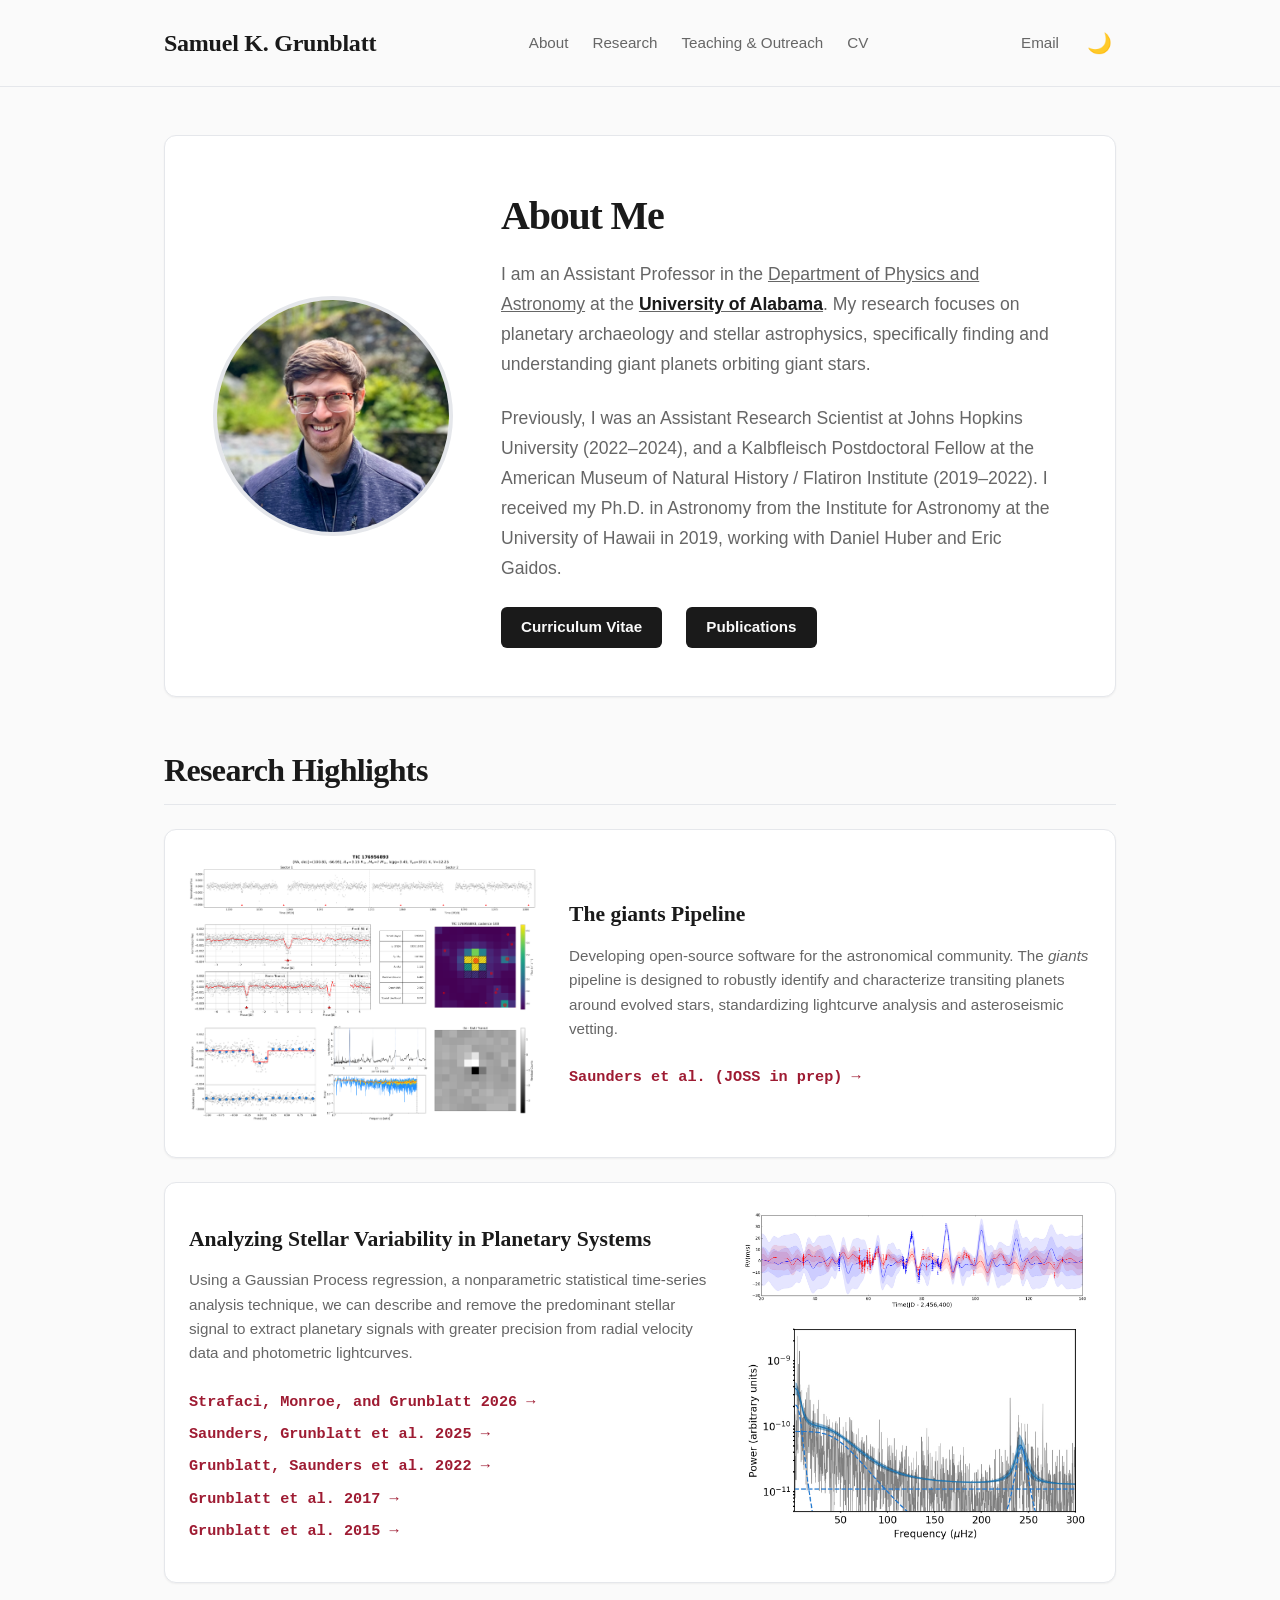
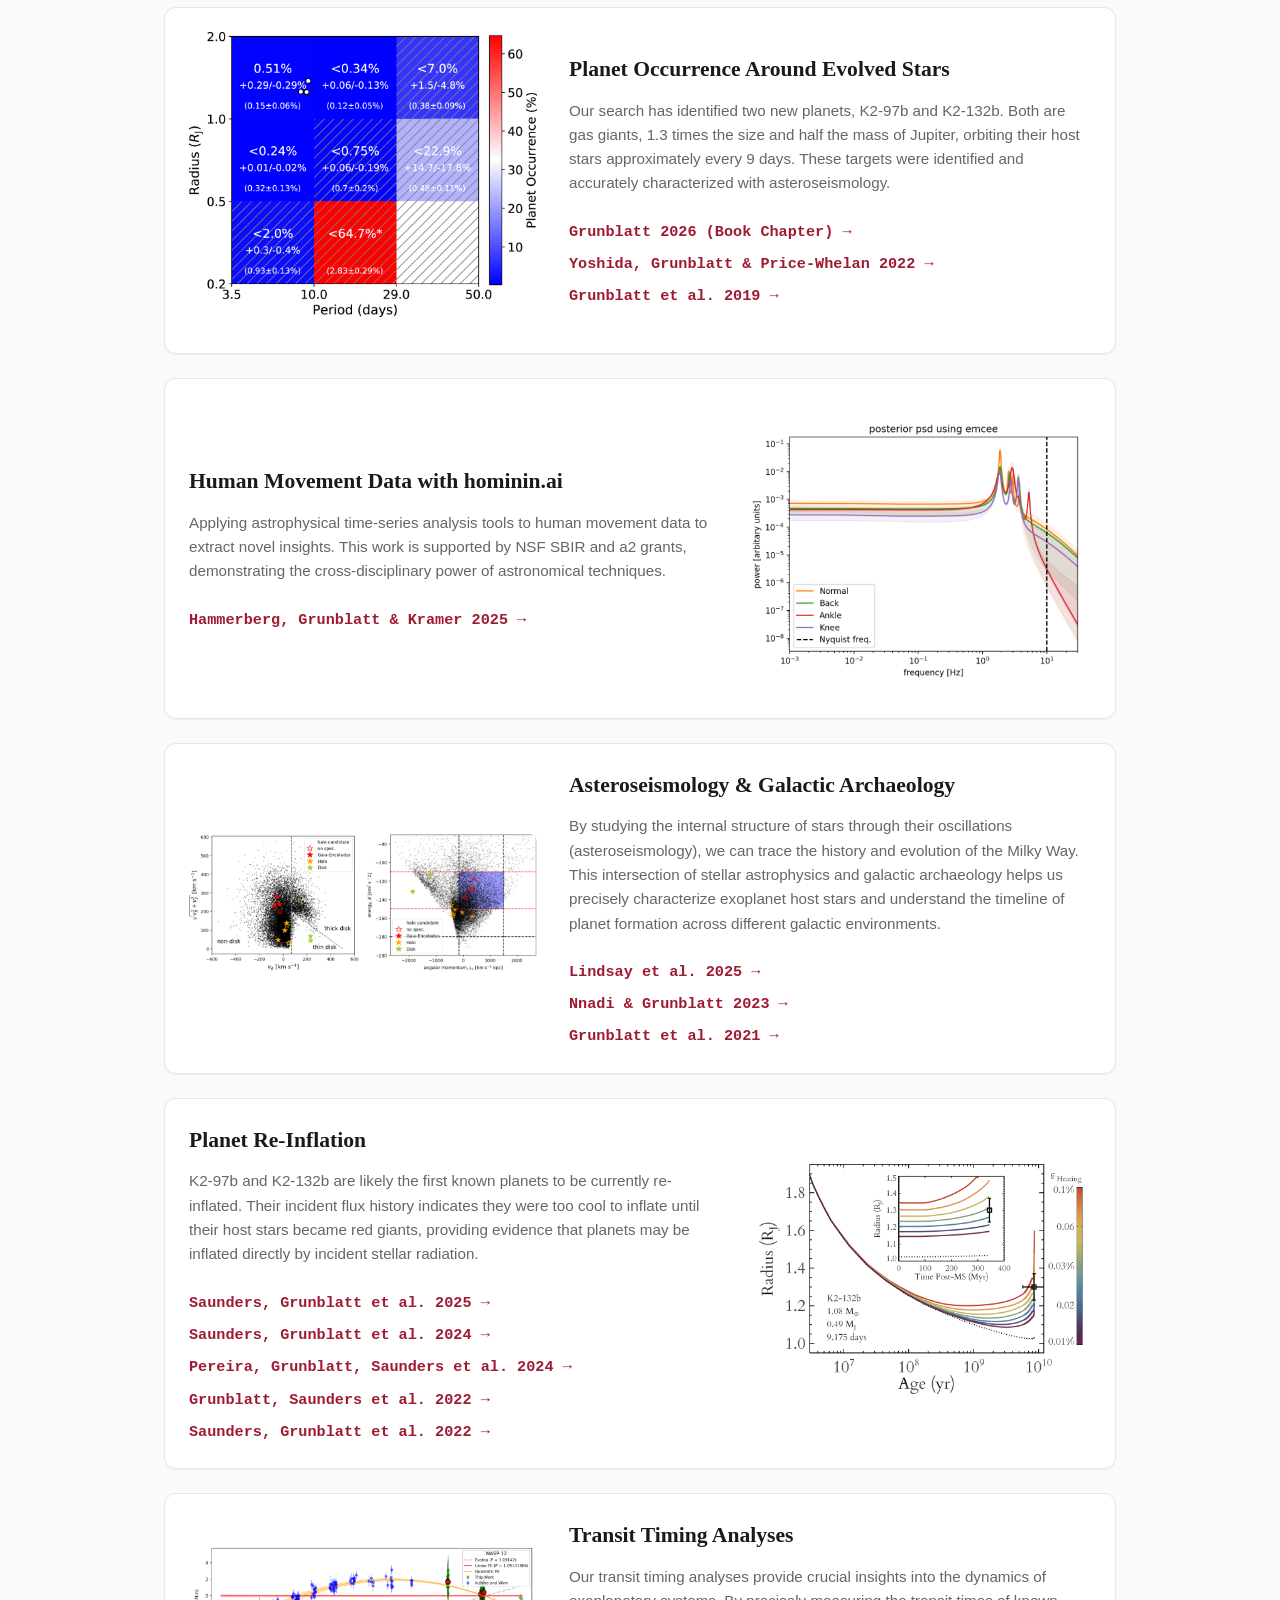
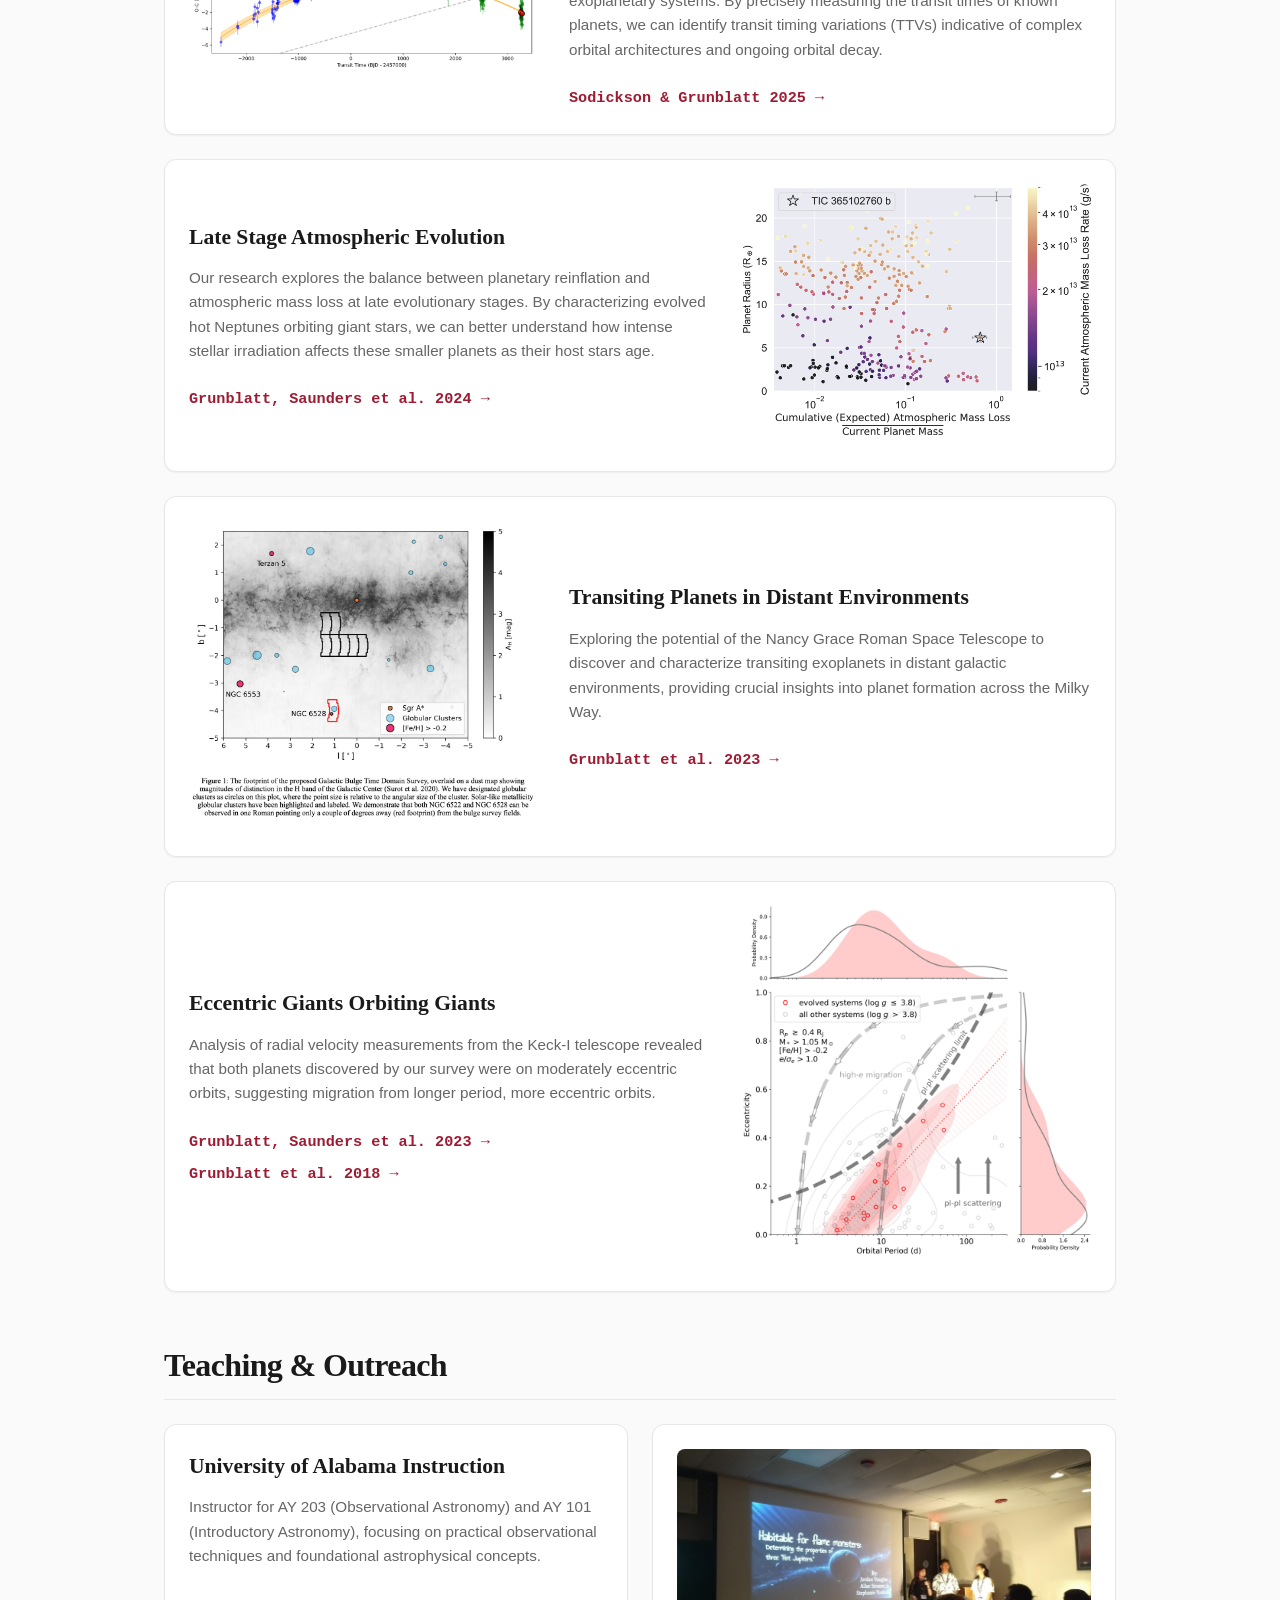
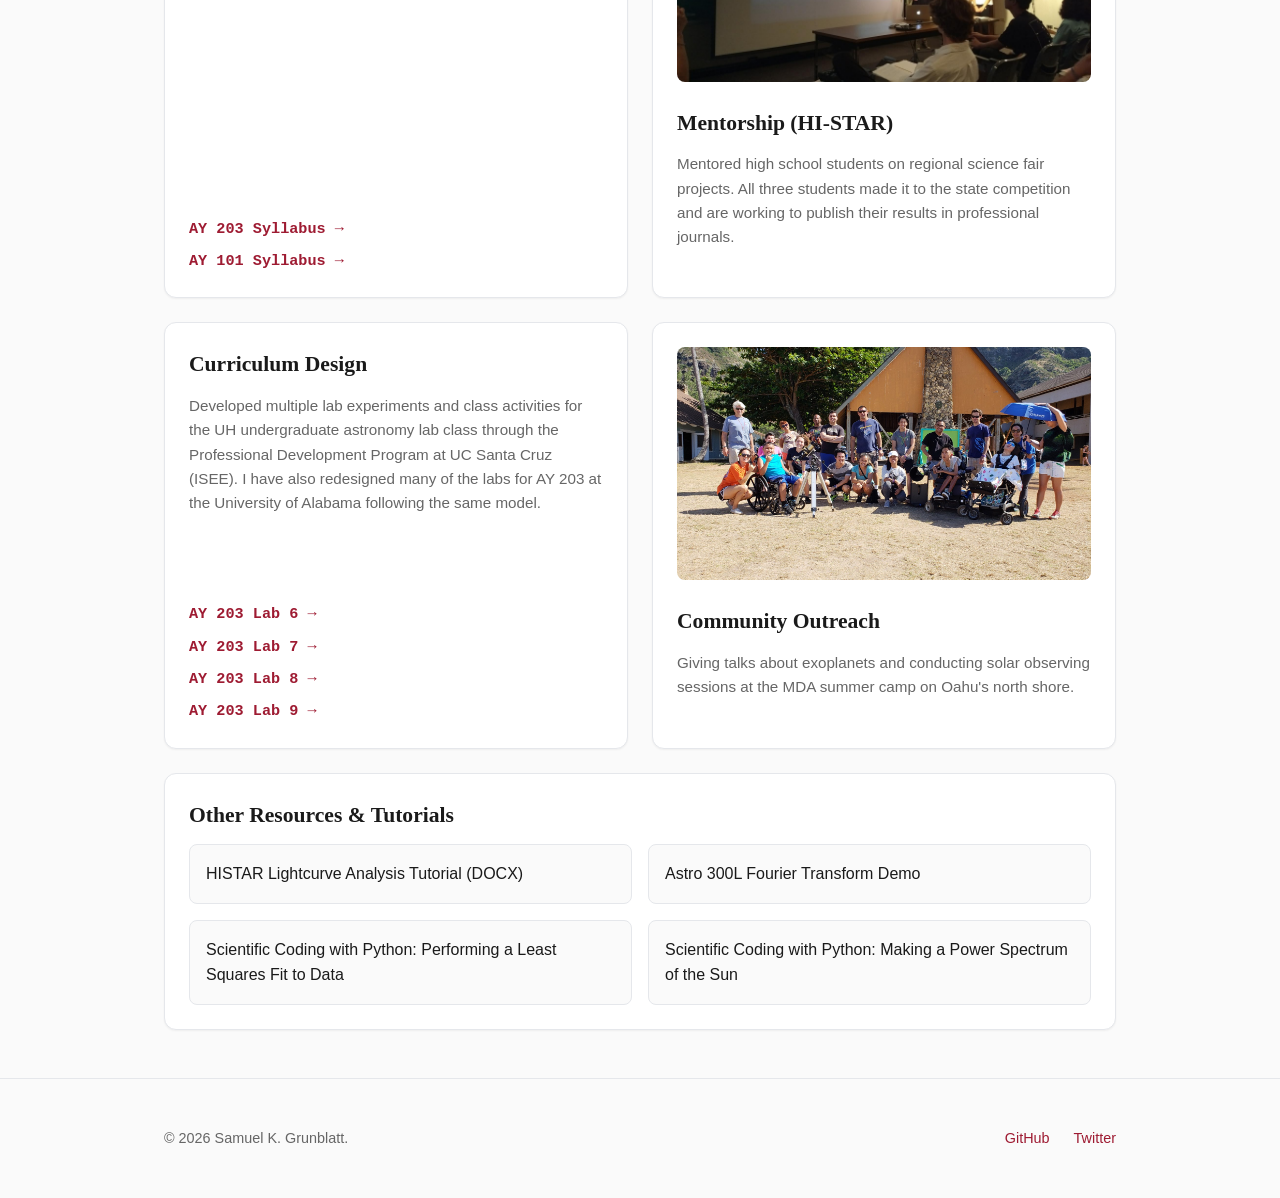
==== commit a4288058: "Add files via upload updated location of labs" ====
--- a/index.html
+++ b/index.html
@@ -248,9 +248,14 @@
             </article>
 
             <article class="bento-card">
-                <img src="images/pic03.jpg" alt="Intro to Astro Lab" class="card-img-top">
                 <h3>Curriculum Design</h3>
-                <p>Developed multiple lab experiments and class activities for the UH undergraduate astronomy lab class through the Professional Development Program at UC Santa Cruz (ISEE).</p>
+                <p>Developed multiple lab experiments and class activities for the UH undergraduate astronomy lab class through the Professional Development Program at UC Santa Cruz (ISEE). I have also redesigned many of the labs for AY 203 at the University of Alabama following the same model.</p>
+                <div style="margin-top: 1rem;">
+                    <a href="AY203_week6_lab.pdf" class="read-more" style="display: block; margin-bottom: 0.5rem;" target="_blank">AY 203 Lab 6 &rarr;</a>
+                    <a href="AY203_week7_lab.pdf" class="read-more" style="display: block; margin-bottom: 0.5rem;" target="_blank">AY 203 Lab 7 &rarr;</a>
+                    <a href="AY203_week8_lab.pdf" class="read-more" style="display: block; margin-bottom: 0.5rem;" target="_blank">AY 203 Lab 8 &rarr;</a>
+                    <a href="AY203_week9_2026.pdf" class="read-more" style="display: block;" target="_blank">AY 203 Lab 9 &rarr;</a>
+                </div>
             </article>
 
              <article class="bento-card">
@@ -260,12 +265,8 @@
             </article>
             
             <article class="bento-card span-3 resource-links">
-                <h3>Resources & Tutorials</h3>
+                <h3>Other Resources & Tutorials</h3>
                 <ul>
-                    <li><a href="AY203_week6_lab.pdf" target="_blank">AY 203 Lab 6 (PDF)</a></li>
-                    <li><a href="AY203_week7_lab.pdf" target="_blank">AY 203 Lab 7 (PDF)</a></li>
-                    <li><a href="AY203_week8_lab.pdf" target="_blank">AY 203 Lab 8 (PDF)</a></li>
-                    <li><a href="AY203_week9_2026.pdf" target="_blank">AY 203 Lab 9 (PDF)</a></li>
                     <li><a href="http://www.ifa.hawaii.edu/users/skg/histartutorial.docx">HISTAR Lightcurve Analysis Tutorial (DOCX)</a></li>
                     <li><a href="frequencylab.html">Astro 300L Fourier Transform Demo</a></li>
                     <li><a href="http://genius.it/nbviewer.ipython.org/github/skgrunblatt/research/blob/master/ArtificialWaveletWalkThru.ipynb">Scientific Coding with Python: Performing a Least Squares Fit to Data</a></li>
--- a/assets/css/style.css
+++ b/assets/css/style.css
@@ -0,0 +1,392 @@
+:root {
+    --bg-color: #fafafa;
+    --text-color: #1a1a1a;
+    --text-muted: #666666;
+    --card-bg: #ffffff;
+    --accent-color: #9E1B32;
+    --accent-hover: #821629;
+    --border-color: #e5e7eb;
+    
+    --spacing-sm: 0.75rem;
+    --spacing-md: 1.5rem;
+    --spacing-lg: 3rem;
+    --border-radius: 12px;
+    --shadow-sm: 0 1px 2px 0 rgba(0, 0, 0, 0.05);
+    --shadow-md: 0 4px 6px -1px rgba(0, 0, 0, 0.1), 0 2px 4px -1px rgba(0, 0, 0, 0.06);
+
+    --font-main: 'Inter', -apple-system, BlinkMacSystemFont, "Segoe UI", Roboto, Helvetica, Arial, sans-serif;
+    --font-serif: 'Newsreader', serif;
+    --font-mono: 'JetBrains Mono', monospace;
+}
+
+:root.dark-theme {
+    --bg-color: #121212;
+    --text-color: #f5f5f5;
+    --text-muted: #a0a0a0;
+    --card-bg: #1e1e1e;
+    --accent-color: #E33C57;
+    --accent-hover: #F25A73;
+    --border-color: #333333;
+    --shadow-sm: 0 1px 2px 0 rgba(0, 0, 0, 0.5);
+    --shadow-md: 0 4px 6px -1px rgba(0, 0, 0, 0.6), 0 2px 4px -1px rgba(0, 0, 0, 0.4);
+}
+
+* {
+    box-sizing: border-box;
+    margin: 0;
+    padding: 0;
+}
+
+body {
+    font-family: var(--font-main);
+    background-color: var(--bg-color);
+    color: var(--text-color);
+    line-height: 1.6;
+    font-size: 16px;
+    -webkit-font-smoothing: antialiased;
+    transition: background-color 0.3s ease, color 0.3s ease;
+}
+
+h1, h2, h3, h4, h5, h6 {
+    font-family: var(--font-serif);
+    font-weight: 600;
+}
+
+a {
+    color: var(--accent-color);
+    text-decoration: none;
+    transition: color 0.2s ease;
+}
+
+a:hover {
+    color: var(--accent-hover);
+    text-decoration: underline;
+}
+
+img {
+    max-width: 100%;
+    height: auto;
+    border-radius: calc(var(--border-radius) - 4px);
+    display: block;
+}
+
+/* Container */
+.container {
+    max-width: 1000px; /* Slimmer max-width to match the academic column look */
+    margin: 0 auto;
+    padding: 0 24px;
+}
+
+/* Header */
+.site-header {
+    background-color: var(--bg-color);
+    border-bottom: 1px solid var(--border-color);
+    padding: var(--spacing-md) 0;
+    position: sticky;
+    top: 0;
+    z-index: 100;
+    transition: background-color 0.3s ease, border-color 0.3s ease;
+}
+
+.header-content {
+    max-width: 1000px;
+    margin: 0 auto;
+    padding: 0 24px;
+    display: flex;
+    justify-content: space-between;
+    align-items: center;
+    flex-wrap: wrap;
+    gap: var(--spacing-md);
+}
+
+.site-header h1 {
+    font-size: 1.5rem;
+    font-weight: 600;
+    margin: 0;
+    letter-spacing: -0.01em;
+}
+
+.header-actions {
+    display: flex;
+    align-items: center;
+    gap: var(--spacing-md);
+}
+
+.nav-links, .social-links {
+    display: flex;
+    gap: var(--spacing-md);
+    align-items: center;
+}
+
+.nav-links a, .social-links a {
+    color: var(--text-muted);
+    font-family: var(--font-main);
+    font-weight: 500;
+    font-size: 0.95rem;
+}
+
+.nav-links a:hover, .social-links a:hover {
+    color: var(--text-color);
+    text-decoration: none;
+}
+
+.theme-toggle {
+    background: none;
+    border: none;
+    font-size: 1.25rem;
+    cursor: pointer;
+    padding: 4px;
+    border-radius: 50%;
+    color: var(--text-color);
+    transition: transform 0.2s;
+}
+
+.theme-toggle:hover {
+    transform: scale(1.1);
+}
+
+/* Section Headings */
+.section-heading {
+    margin: var(--spacing-lg) 0 var(--spacing-md);
+}
+
+.section-heading h2 {
+    font-size: 2rem;
+    letter-spacing: -0.02em;
+    border-bottom: 1px solid var(--border-color);
+    padding-bottom: 8px;
+}
+
+/* Bento Hero / About */
+.bento-box.hero {
+    display: grid;
+    grid-template-columns: 240px 1fr;
+    gap: var(--spacing-lg);
+    background-color: var(--card-bg);
+    border: 1px solid var(--border-color);
+    border-radius: var(--border-radius);
+    padding: var(--spacing-lg);
+    margin-top: var(--spacing-lg);
+    box-shadow: var(--shadow-sm);
+    align-items: center;
+    transition: background-color 0.3s ease, border-color 0.3s ease;
+}
+
+.hero-image img {
+    width: 100%;
+    border-radius: 50%;
+    object-fit: cover;
+    aspect-ratio: 1/1;
+    border: 4px solid var(--border-color);
+}
+
+.hero-text h2 {
+    margin-bottom: var(--spacing-sm);
+    font-size: 2.5rem;
+    letter-spacing: -0.03em;
+}
+
+.hero-text p {
+    margin-bottom: var(--spacing-md);
+    color: var(--text-muted);
+    font-size: 1.1rem;
+    line-height: 1.7;
+}
+
+.hero-text strong {
+    color: var(--text-color);
+    font-weight: 600;
+}
+
+.action-buttons {
+    display: flex;
+    gap: var(--spacing-md);
+    margin-top: var(--spacing-md);
+}
+
+.btn {
+    display: inline-block;
+    background-color: var(--text-color);
+    color: var(--bg-color) !important;
+    padding: 8px 20px;
+    border-radius: 6px;
+    font-weight: 600;
+    font-size: 0.95rem;
+    text-decoration: none;
+    transition: opacity 0.2s;
+}
+
+.btn:hover {
+    opacity: 0.85;
+    text-decoration: none;
+}
+
+/* Bento Grid System */
+.bento-grid {
+    display: grid;
+    grid-template-columns: repeat(auto-fit, minmax(320px, 1fr));
+    gap: 24px;
+    margin-bottom: var(--spacing-lg);
+}
+
+.bento-card {
+    background-color: var(--card-bg);
+    border: 1px solid var(--border-color);
+    border-radius: var(--border-radius);
+    padding: 24px;
+    display: flex;
+    flex-direction: column;
+    box-shadow: var(--shadow-sm);
+    transition: transform 0.2s, box-shadow 0.2s, background-color 0.3s ease, border-color 0.3s ease;
+}
+
+.bento-card:hover {
+    transform: translateY(-2px);
+    box-shadow: var(--shadow-md);
+}
+
+.bento-card h3 {
+    margin-bottom: var(--spacing-sm);
+    font-size: 1.35rem;
+    color: var(--text-color);
+}
+
+.bento-card p {
+    color: var(--text-muted);
+    margin-bottom: var(--spacing-md);
+    flex-grow: 1;
+    font-size: 0.95rem;
+}
+
+.bento-card.span-2 {
+    grid-column: span 2;
+}
+
+.bento-card.span-3 {
+    grid-column: 1 / -1;
+}
+
+.card-img-top {
+    margin-bottom: var(--spacing-md);
+    aspect-ratio: 16/9;
+    object-fit: cover;
+    width: 100%;
+}
+
+.card-image-row {
+    display: flex;
+    gap: var(--spacing-sm);
+    margin-bottom: var(--spacing-md);
+}
+
+.card-image-row img {
+    width: calc(50% - var(--spacing-sm) / 2);
+    object-fit: cover;
+}
+
+.card-split {
+    display: grid;
+    grid-template-columns: 1.5fr 1fr;
+    gap: 32px;
+    align-items: center;
+}
+
+.card-split.alt {
+    grid-template-columns: 1fr 1.5fr;
+}
+
+.card-split .card-image img {
+    margin-bottom: var(--spacing-sm);
+    width: 100%;
+}
+
+.read-more {
+    font-weight: 600;
+    font-size: 0.95rem;
+    display: inline-block;
+    margin-top: auto;
+    text-decoration: none;
+    font-family: var(--font-mono);
+}
+
+.resource-links ul {
+    list-style-type: none;
+    padding-left: 0;
+    display: grid;
+    grid-template-columns: repeat(auto-fit, minmax(300px, 1fr));
+    gap: 16px;
+}
+
+.resource-links li {
+    background: var(--bg-color);
+    border: 1px solid var(--border-color);
+    padding: 16px;
+    border-radius: 8px;
+    transition: background-color 0.3s ease, border-color 0.3s ease;
+}
+
+.resource-links a {
+    font-weight: 500;
+    color: var(--text-color);
+    display: block;
+}
+
+.resource-links a:hover {
+    color: var(--accent-color);
+}
+
+/* Footer */
+.site-footer {
+    border-top: 1px solid var(--border-color);
+    padding: var(--spacing-lg) 0;
+    margin-top: var(--spacing-lg);
+    color: var(--text-muted);
+    font-size: 0.9rem;
+    transition: border-color 0.3s ease;
+}
+
+.site-footer .container {
+    display: flex;
+    justify-content: space-between;
+    align-items: center;
+    flex-wrap: wrap;
+    gap: var(--spacing-md);
+}
+
+.footer-links {
+    display: flex;
+    gap: var(--spacing-md);
+}
+
+/* Responsive Adjustments */
+@media (max-width: 900px) {
+    .bento-box.hero {
+        grid-template-columns: 1fr;
+        text-align: center;
+    }
+    
+    .hero-image img {
+        max-width: 200px;
+        margin: 0 auto;
+    }
+
+    .action-buttons {
+        justify-content: center;
+    }
+
+    .bento-card.span-2 {
+        grid-column: span 1;
+    }
+
+    .card-split, .card-split.alt {
+        grid-template-columns: 1fr;
+    }
+    
+    .nav-links {
+        display: none; /* simple mobile nav for now */
+    }
+    
+    .header-content {
+        justify-content: space-between;
+    }
+}
